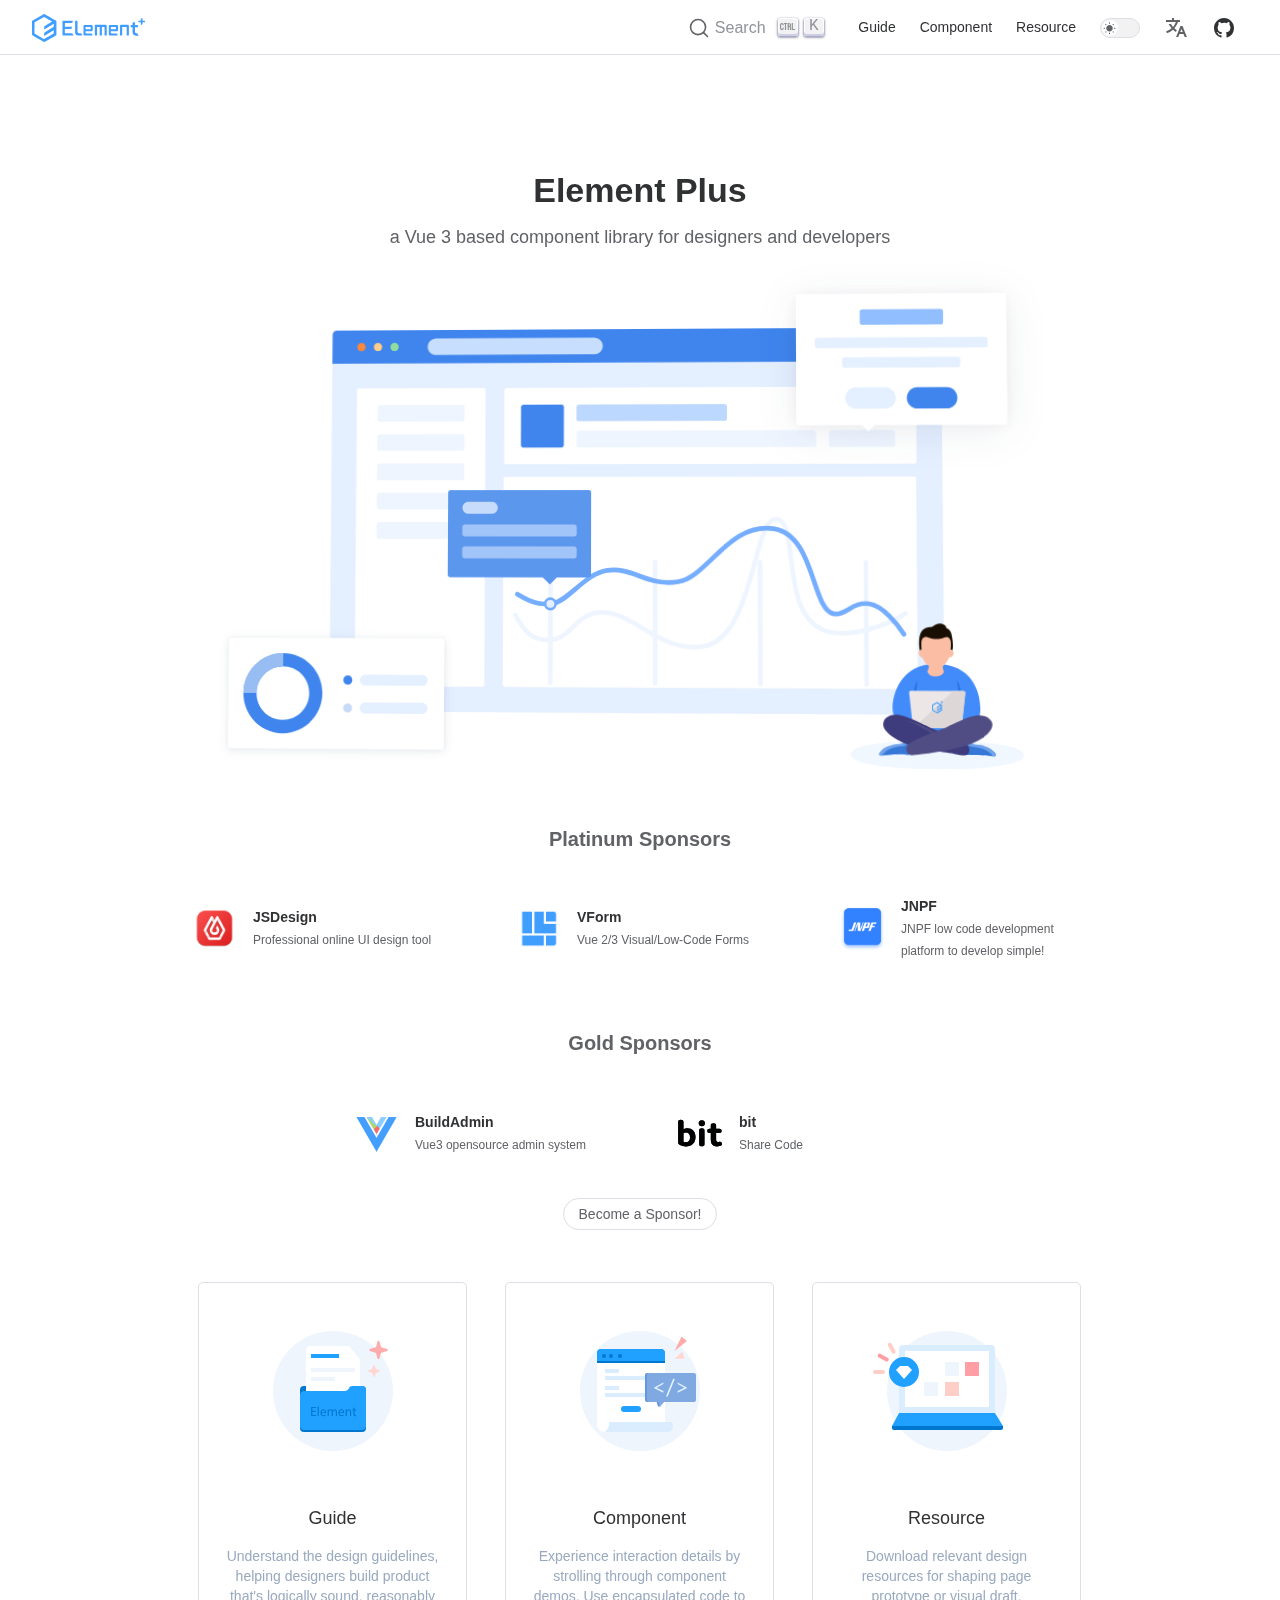
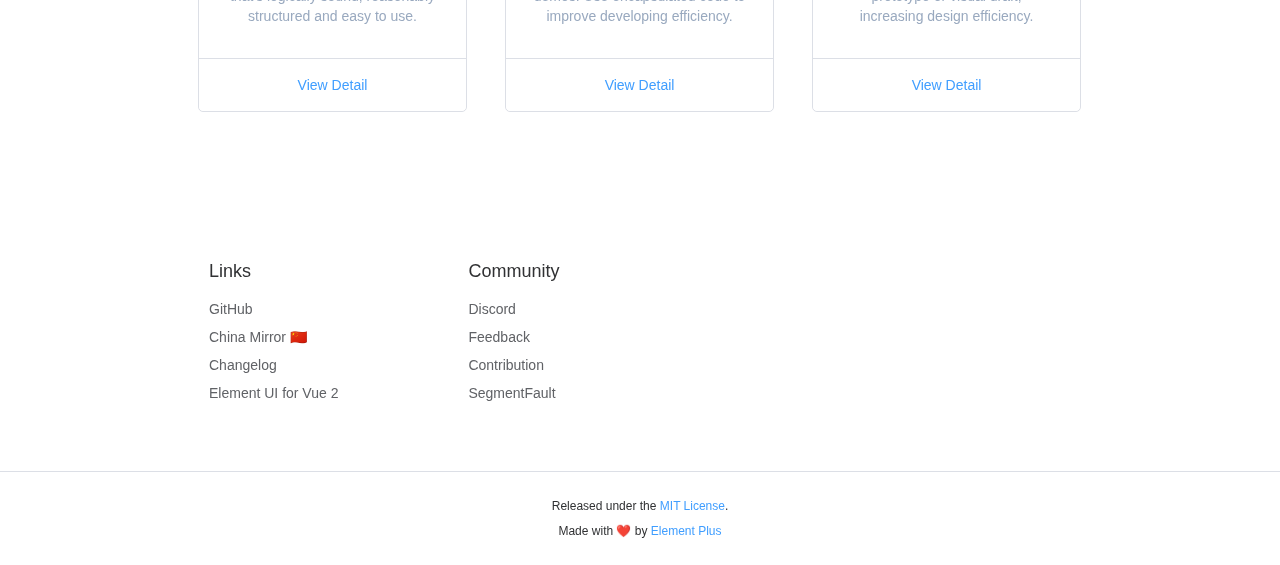
==== en-US/index.html @ cdda9762 "add cercel-pulish" ====
<!DOCTYPE html>
<html lang="en-US">
  <head>
    <meta charset="utf-8">
    <meta name="viewport" content="width=device-width,initial-scale=1">
    <title>A Vue 3 UI Framework | Fast Plus</title>
    <meta name="description" content="a Vue 3 based component library for designers and developers">
    <link rel="stylesheet" href="/assets/style.f3d5a8fe.css">
    <link rel="modulepreload" href="/assets/app.9ded7948.js">
    <link rel="modulepreload" href="/assets/en-US_index.md.66455cb7.lean.js">
    
    <link rel="icon" href="/images/element-plus-logo-small.svg" type="image/svg+xm">
  <link rel="apple-touch-icon" href="/apple-touch-icon.png" sizes="180x180">
  <link rel="mask-icon" href="/safari-pinned-tab.svg" color="#5bbad5">
  <meta name="theme-color" content="#ffffff">
  <meta name="msapplication-TileColor" content="#409eff">
  <meta name="msapplication-config" content="/browserconfig.xml">
  <script>window.supportedLangs=["en-US"];</script>
  <script>(()=>{const o=window.supportedLangs,a="preferred_lang",r="en-US",s={en:"en-US",fr:"fr-FR",es:"es-ES"};let e=localStorage.getItem(a)||navigator.language;const n=s[e]||(o.includes(e)?e:r);if(localStorage.setItem(a,n),e=n,!location.pathname.startsWith(`/${e}`)){const t=[`/${e}`].concat(location.pathname.split("/").slice(2)).join("/");location.pathname=t.endsWith(".html")||t.endsWith("/")?t:t.concat("/")}navigator&&navigator.serviceWorker?.controller&&navigator.serviceWorker.controller.postMessage({type:"LANG",lang:e})})();</script>
  <script async="true" src="https://www.googletagmanager.com/gtag/js?id=UA-175337989-1"></script>
  <script>"serviceWorker"in navigator&&navigator.serviceWorker.register("/sw.js").then(function(o){console.log(o)}).catch(function(o){console.log(o)});</script>
  <script async="true">window.dataLayer=window.dataLayer||[];function gtag(){dataLayer.push(arguments)}gtag("js",new Date),gtag("config","UA-175337989-1");</script>
  <script async="true" src="https://www.googletagmanager.com/gtag/js?id=G-M74ZHEQ1M1"></script>
  <script>window.dataLayer=window.dataLayer||[];function gtag(){dataLayer.push(arguments)}gtag("js",new Date),gtag("config","G-M74ZHEQ1M1");</script>
  <script>(function(t,s,n,h,j,e){t.hj=t.hj||function(){(t.hj.q=t.hj.q||[]).push(arguments)},t._hjSettings={hjid:2894908,hjsv:6},j=s.getElementsByTagName("head")[0],e=s.createElement("script"),e.async=1,e.src=n+t._hjSettings.hjid+h+t._hjSettings.hjsv,j.appendChild(e)})(window,document,"https://static.hotjar.com/c/hotjar-",".js?sv=");</script>
  <script async="true">var resource=document.createElement("link");resource.setAttribute("rel","stylesheet"),resource.setAttribute("href","//fonts.loli.net/css?family=Inter:300,400,500,600|Open+Sans:400,600;display=swap"),resource.setAttribute("type","text/css");var head=document.querySelector("head");head.appendChild(resource);</script>
  <script>(()=>{const e=localStorage.getItem("el-theme-appearance");(e==="auto"?window.matchMedia("(prefers-color-scheme: dark)").matches:e==="dark")&&document.documentElement.classList.add("dark")})();</script>
  <meta name="twitter:title" content="A Vue 3 UI Framework | Fast Plus">
  <meta property="og:title" content="A Vue 3 UI Framework | Fast Plus">
  </head>
  <body>
    <div id="app"><div class="App"><!--[--><span tabindex="-1" data-v-d2e1b550></span><a href="#page-content" class="skip-link visually-hidden" data-v-d2e1b550>Skip to content</a><!--]--><!----><header class="navbar"><div class="navbar-wrapper" data-v-0baf1018><div class="header-container" data-v-0baf1018><div class="logo-container" data-v-0baf1018><a href="/en-US/" data-v-0baf1018><img class="logo" src="/images/element-plus-logo.svg" alt="Element Plus Logo" data-v-0baf1018></a></div><div class="content" data-v-0baf1018><div id="docsearch" class="algolia-search-box search" data-v-0baf1018></div><nav class="navbar-menu menu" data-v-0baf1018><!--[--><a class="link-item link is-menu-link" href="/en-US/guide/installation" data-v-76aa4338 data-v-36735cb0><!--[--><!--[-->Guide<!--]--><!--]--><!----></a><a class="link-item link is-menu-link" href="/en-US/component/sku" data-v-76aa4338 data-v-36735cb0><!--[--><!--[-->Component<!--]--><!--]--><!----></a><a class="link-item link is-menu-link" href="/en-US/resource/index" data-v-76aa4338 data-v-36735cb0><!--[--><!--[-->Resource<!--]--><!--]--><!----></a><!--]--></nav><div class="theme-toggler-content theme-toggler" data-v-0baf1018 data-v-36b198f3><button class="switch" role="switch" aria-label="toggle dark mode" aria-checked="false" data-v-36b198f3 data-v-3de418c2><div class="switch__action"><div class="switch__icon"><!--[--><i class="el-icon" style="font-size:13px;" data-v-3de418c2><!--[--><svg viewbox="0 0 24 24" class="dark-icon" data-v-3de418c2><path d="M11.01 3.05C6.51 3.54 3 7.36 3 12a9 9 0 0 0 9 9c4.63 0 8.45-3.5 8.95-8c.09-.79-.78-1.42-1.54-.95A5.403 5.403 0 0 1 11.1 7.5c0-1.06.31-2.06.84-2.89c.45-.67-.04-1.63-.93-1.56z" fill="currentColor"></path></svg><svg viewbox="0 0 24 24" class="light-icon" data-v-3de418c2><path d="M6.05 4.14l-.39-.39a.993.993 0 0 0-1.4 0l-.01.01a.984.984 0 0 0 0 1.4l.39.39c.39.39 1.01.39 1.4 0l.01-.01a.984.984 0 0 0 0-1.4zM3.01 10.5H1.99c-.55 0-.99.44-.99.99v.01c0 .55.44.99.99.99H3c.56.01 1-.43 1-.98v-.01c0-.56-.44-1-.99-1zm9-9.95H12c-.56 0-1 .44-1 .99v.96c0 .55.44.99.99.99H12c.56.01 1-.43 1-.98v-.97c0-.55-.44-.99-.99-.99zm7.74 3.21c-.39-.39-1.02-.39-1.41-.01l-.39.39a.984.984 0 0 0 0 1.4l.01.01c.39.39 1.02.39 1.4 0l.39-.39a.984.984 0 0 0 0-1.4zm-1.81 15.1l.39.39a.996.996 0 1 0 1.41-1.41l-.39-.39a.993.993 0 0 0-1.4 0c-.4.4-.4 1.02-.01 1.41zM20 11.49v.01c0 .55.44.99.99.99H22c.55 0 .99-.44.99-.99v-.01c0-.55-.44-.99-.99-.99h-1.01c-.55 0-.99.44-.99.99zM12 5.5c-3.31 0-6 2.69-6 6s2.69 6 6 6s6-2.69 6-6s-2.69-6-6-6zm-.01 16.95H12c.55 0 .99-.44.99-.99v-.96c0-.55-.44-.99-.99-.99h-.01c-.55 0-.99.44-.99.99v.96c0 .55.44.99.99.99zm-7.74-3.21c.39.39 1.02.39 1.41 0l.39-.39a.993.993 0 0 0 0-1.4l-.01-.01a.996.996 0 0 0-1.41 0l-.39.39c-.38.4-.38 1.02.01 1.41z" fill="currentColor"></path></svg><!--]--></i><!--]--></div></div></button></div><div class="translation-container translation" data-v-0baf1018 data-v-12008bb2><!----></div><div class="social-links" data-v-0baf1018 data-v-76aa5200><!--[--><a href="https://github.com/lixiaofa/fast-plus" title="GitHub" target="_blank" rel="noreferrer noopener" class="social-link" data-v-76aa5200 data-v-6c8d2bba><i class="el-icon" style="font-size:24px;" data-v-6c8d2bba><!--[--><svg preserveAspectRatio="xMidYMid meet" viewBox="0 0 24 24" width="1.2em" height="1.2em" data-v-6c8d2bba><path fill="currentColor" d="M12 2C6.475 2 2 6.475 2 12a9.994 9.994 0 0 0 6.838 9.488c.5.087.687-.213.687-.476c0-.237-.013-1.024-.013-1.862c-2.512.463-3.162-.612-3.362-1.175c-.113-.288-.6-1.175-1.025-1.413c-.35-.187-.85-.65-.013-.662c.788-.013 1.35.725 1.538 1.025c.9 1.512 2.338 1.087 2.912.825c.088-.65.35-1.087.638-1.337c-2.225-.25-4.55-1.113-4.55-4.938c0-1.088.387-1.987 1.025-2.688c-.1-.25-.45-1.275.1-2.65c0 0 .837-.262 2.75 1.026a9.28 9.28 0 0 1 2.5-.338c.85 0 1.7.112 2.5.337c1.912-1.3 2.75-1.024 2.75-1.024c.55 1.375.2 2.4.1 2.65c.637.7 1.025 1.587 1.025 2.687c0 3.838-2.337 4.688-4.562 4.938c.362.312.675.912.675 1.85c0 1.337-.013 2.412-.013 2.75c0 .262.188.574.688.474A10.016 10.016 0 0 0 22 12c0-5.525-4.475-10-10-10z"></path></svg><!--]--></i></a><!--]--></div><button class="reset-btn menu-hamburger hamburger" aria-label="mobile navigation" aria-expanded="false" aria-controls="full-screen" data-v-0baf1018><span class="hamburger-1"></span><span class="hamburger-2"></span><span class="hamburger-3"></span></button></div></div></div><!----></header><!----><!----><main id="page-content" class="page-content"><!--[--><div class="hero-content"><div style="position:relative;"><div><!----></div></div></div><div class="el-divider el-divider--horizontal" style="--el-border-style:solid;margin-bottom:0;" role="separator"><!--v-if--></div><div class="text-center py-6 text-xs"><p class="mb-1"> Released under the <a href="https://opensource.org/licenses/MIT" target="_blank" rel="noopener noreferer">MIT License</a>. </p><p class="mt-1"> Made with ❤️ by <a href="https://github.com/element-plus" target="_blank" rel="noopener noreferer">Element Plus</a></p></div><!--]--><!----></main><!----></div></div>
    <script>__VP_HASH_MAP__ = JSON.parse("{\"en-us_component_sku.md\":\"f47adbb1\",\"en-us_guide_installation.md\":\"76ff5d7b\",\"en-us_guide_quickstart.md\":\"00482221\",\"en-us_index.md\":\"66455cb7\",\"en-us_resource_index.md\":\"76a2e0fa\",\"index.md\":\"269d75ba\"}")</script>
    <script type="module" async src="/assets/app.9ded7948.js"></script>
    
  </body>
</html>
---- assets/style.f3d5a8fe.css ----
.st0[data-v-37de047c]{fill:#f2f8fe}.st1[data-v-37de047c]{fill:#1abcfe}.st2[data-v-37de047c]{fill:#0acf83}.st3[data-v-37de047c]{fill:#ff7262}.st4[data-v-37de047c]{fill:#f24e1e}.st5[data-v-37de047c]{fill:#a259ff}.st6[data-v-37de047c]{fill:#20a0ff}.st7[data-v-37de047c]{fill:#fff}.st8[data-v-37de047c]{fill-rule:evenodd;clip-rule:evenodd;fill:#deecf9}.dark .st0[data-v-37de047c]{fill:#272829}.dark .st8[data-v-37de047c]{fill-rule:evenodd;clip-rule:evenodd;fill:#373f48}.st0[data-v-6a529de1]{fill:#f2f8fe}.st1[data-v-6a529de1]{fill:#ffd6d2}.st2[data-v-6a529de1]{fill:#20a0ff}.st3[data-v-6a529de1]{fill:#6496dc}.st4[data-v-6a529de1]{fill:#afc8ea}.st5[data-v-6a529de1]{fill:#80a8e1}.st6[data-v-6a529de1]{fill:#93b8ee}.st7[data-v-6a529de1]{fill:#afc8eb}.dark .st0[data-v-6a529de1]{fill:#3e444a}.el-card{--el-card-border-color:var(--el-border-color-light);--el-card-border-radius:4px;--el-card-padding:20px;--el-card-bg-color:var(--el-fill-color-blank)}.el-card{border-radius:var(--el-card-border-radius);border:1px solid var(--el-card-border-color);background-color:var(--el-card-bg-color);overflow:hidden;color:var(--el-text-color-primary);transition:var(--el-transition-duration)}.el-card.is-always-shadow{box-shadow:var(--el-box-shadow-light)}.el-card.is-hover-shadow:focus,.el-card.is-hover-shadow:hover{box-shadow:var(--el-box-shadow-light)}.el-card__header{padding:calc(var(--el-card-padding) - 2px) var(--el-card-padding);border-bottom:1px solid var(--el-card-border-color);box-sizing:border-box}.el-card__body{padding:var(--el-card-padding)}.st0[data-v-3732c2a3]{fill:#f2f8fe}.st1[data-v-3732c2a3]{fill-rule:evenodd;clip-rule:evenodd;fill:#ddeafc}.st2[data-v-3732c2a3]{fill:#fff}.st3[data-v-3732c2a3]{fill:#20a0ff}.st4[data-v-3732c2a3]{fill:#0d89e5}.st5[data-v-3732c2a3]{fill:#80a8e1}.st6[data-v-3732c2a3]{fill:#5289d6}.st7[data-v-3732c2a3]{fill:#ffd6d2}.st8[data-v-3732c2a3]{fill:#f8a3a4}.st9[data-v-3732c2a3]{fill:#dbedff}.st10[data-v-3732c2a3]{fill:#a2c6eb}.st11[data-v-3732c2a3]{fill-rule:evenodd;clip-rule:evenodd;fill:#deebfd}.dark .st0[data-v-3732c2a3]{fill:#272829}.dark .st1[data-v-3732c2a3]{fill-rule:evenodd;clip-rule:evenodd;fill:#494c52}.dark .st2[data-v-3732c2a3]{fill:#33383d}.dark .st3[data-v-3732c2a3]{fill:#20a0ff}.dark .st4[data-v-3732c2a3]{fill:#0d89e5}.dark .st5[data-v-3732c2a3]{fill:#80a8e1}.dark .st6[data-v-3732c2a3]{fill:#5289d6}.dark .st7[data-v-3732c2a3]{fill:#ffd6d2}.dark .st8[data-v-3732c2a3]{fill:#f8a3a4}.dark .st9[data-v-3732c2a3]{fill:#5d6874}.dark .st10[data-v-3732c2a3]{fill:#a2c6eb}.dark .st11[data-v-3732c2a3]{fill-rule:evenodd;clip-rule:evenodd;fill:#3e4652}.page-resource[data-v-d693eadc]{box-sizing:border-box;padding:0 40px}.page-resource h1[data-v-d693eadc]{color:var(--text-color);margin-bottom:24px}.page-resource p[data-v-d693eadc]{color:var(--text-color-light);line-height:24px;margin:0}.page-resource p[data-v-d693eadc]:last-of-type{margin-top:8px}.card[data-v-d693eadc]{text-align:center;padding:32px 0}.card img[data-v-d693eadc]{margin:auto auto 16px;height:87px}.card h3[data-v-d693eadc]{margin:10px;font-size:18px;font-weight:400}.card p[data-v-d693eadc]{font-size:14px;color:#99a9bf;padding:0 30px;margin:0 0 16px;word-break:break-word;line-height:1.8;min-height:75px}@charset "UTF-8";:root{--el-popup-modal-bg-color:var(--el-color-black);--el-popup-modal-opacity:.5}.v-modal-enter{-webkit-animation:v-modal-in var(--el-transition-duration-fast) ease;animation:v-modal-in var(--el-transition-duration-fast) ease}.v-modal-leave{-webkit-animation:v-modal-out var(--el-transition-duration-fast) ease forwards;animation:v-modal-out var(--el-transition-duration-fast) ease forwards}@-webkit-keyframes v-modal-in{0%{opacity:0}}@keyframes v-modal-in{0%{opacity:0}}@-webkit-keyframes v-modal-out{to{opacity:0}}@keyframes v-modal-out{to{opacity:0}}.v-modal{position:fixed;left:0;top:0;width:100%;height:100%;opacity:var(--el-popup-modal-opacity);background:var(--el-popup-modal-bg-color)}.el-popup-parent--hidden{overflow:hidden}.el-dialog{--el-dialog-width:50%;--el-dialog-margin-top:15vh;--el-dialog-bg-color:var(--el-bg-color);--el-dialog-box-shadow:var(--el-box-shadow);--el-dialog-title-font-size:var(--el-font-size-large);--el-dialog-content-font-size:14px;--el-dialog-font-line-height:var(--el-font-line-height-primary);--el-dialog-padding-primary:20px;--el-dialog-border-radius:var(--el-border-radius-small);position:relative;margin:var(--el-dialog-margin-top,15vh) auto 50px;background:var(--el-dialog-bg-color);border-radius:var(--el-dialog-border-radius);box-shadow:var(--el-dialog-box-shadow);box-sizing:border-box;width:var(--el-dialog-width,50%)}.el-dialog:focus{outline:0!important}.el-dialog.is-align-center{margin:auto}.el-dialog.is-fullscreen{--el-dialog-width:100%;--el-dialog-margin-top:0;margin-bottom:0;height:100%;overflow:auto}.el-dialog__wrapper{position:fixed;top:0;right:0;bottom:0;left:0;overflow:auto;margin:0}.el-dialog.is-draggable .el-dialog__header{cursor:move;-webkit-user-select:none;-moz-user-select:none;-ms-user-select:none;user-select:none}.el-dialog__header{padding:var(--el-dialog-padding-primary);padding-bottom:10px;margin-right:16px}.el-dialog__headerbtn{position:absolute;top:6px;right:0;padding:0;width:54px;height:54px;background:0 0;border:none;outline:0;cursor:pointer;font-size:var(--el-message-close-size,16px)}.el-dialog__headerbtn .el-dialog__close{color:var(--el-color-info);font-size:inherit}.el-dialog__headerbtn:focus .el-dialog__close,.el-dialog__headerbtn:hover .el-dialog__close{color:var(--el-color-primary)}.el-dialog__title{line-height:var(--el-dialog-font-line-height);font-size:var(--el-dialog-title-font-size);color:var(--el-text-color-primary)}.el-dialog__body{padding:calc(var(--el-dialog-padding-primary) + 10px) var(--el-dialog-padding-primary);color:var(--el-text-color-regular);font-size:var(--el-dialog-content-font-size)}.el-dialog__footer{padding:var(--el-dialog-padding-primary);padding-top:10px;text-align:right;box-sizing:border-box}.el-dialog--center{text-align:center}.el-dialog--center .el-dialog__body{text-align:initial;padding:25px calc(var(--el-dialog-padding-primary) + 5px) 30px}.el-dialog--center .el-dialog__footer{text-align:inherit}.el-overlay-dialog{position:fixed;top:0;right:0;bottom:0;left:0;overflow:auto}.dialog-fade-enter-active{-webkit-animation:modal-fade-in var(--el-transition-duration);animation:modal-fade-in var(--el-transition-duration)}.dialog-fade-enter-active .el-overlay-dialog{-webkit-animation:dialog-fade-in var(--el-transition-duration);animation:dialog-fade-in var(--el-transition-duration)}.dialog-fade-leave-active{-webkit-animation:modal-fade-out var(--el-transition-duration);animation:modal-fade-out var(--el-transition-duration)}.dialog-fade-leave-active .el-overlay-dialog{-webkit-animation:dialog-fade-out var(--el-transition-duration);animation:dialog-fade-out var(--el-transition-duration)}@-webkit-keyframes dialog-fade-in{0%{transform:translate3d(0,-20px,0);opacity:0}to{transform:translateZ(0);opacity:1}}@keyframes dialog-fade-in{0%{transform:translate3d(0,-20px,0);opacity:0}to{transform:translateZ(0);opacity:1}}@-webkit-keyframes dialog-fade-out{0%{transform:translateZ(0);opacity:1}to{transform:translate3d(0,-20px,0);opacity:0}}@keyframes dialog-fade-out{0%{transform:translateZ(0);opacity:1}to{transform:translate3d(0,-20px,0);opacity:0}}@-webkit-keyframes modal-fade-in{0%{opacity:0}to{opacity:1}}@keyframes modal-fade-in{0%{opacity:0}to{opacity:1}}@-webkit-keyframes modal-fade-out{0%{opacity:1}to{opacity:0}}@keyframes modal-fade-out{0%{opacity:1}to{opacity:0}}.el-overlay{position:fixed;top:0;right:0;bottom:0;left:0;z-index:2000;height:100%;background-color:var(--el-overlay-color-lighter);overflow:auto}.el-overlay .el-overlay-root{height:0}.dialog-footer button[data-v-ff8edcbe]:first-child{margin-right:10px}:root{--fs-color-white:#ffffff;--fs-color-black:#000000;--fs-color-primary-rgb:64,158,255;--fs-color-success-rgb:103,194,58;--fs-color-warning-rgb:230,162,60;--fs-color-danger-rgb:245,108,108;--fs-color-error-rgb:245,108,108;--fs-color-info-rgb:144,147,153;--fs-font-size-extra-large-max:22px;--fs-font-size-extra-large:20px;--fs-font-size-large:18px;--fs-font-size-medium:16px;--fs-font-size-base:14px;--fs-font-size-small:13px;--fs-font-size-extra-small:12px;--fs-font-family:"Helvetica Neue",Helvetica,"PingFang SC","Hiragino Sans GB","Microsoft YaHei","\5fae\8f6f\96c5\9ed1",Arial,sans-serif;--fs-font-weight-primary:500;--fs-font-line-height-primary:24px;--fs-index-normal:1;--fs-index-top:1000;--fs-index-popper:2000;--fs-border-radius-base:4px;--fs-border-radius-small:2px;--fs-border-radius-round:20px;--fs-border-radius-circle:100%;--fs-transition-duration:.3s;--fs-transition-duration-fast:.2s;--fs-transition-function-ease-in-out-bezier:cubic-bezier(.645, .045, .355, 1);--fs-transition-function-fast-bezier:cubic-bezier(.23, 1, .32, 1);--fs-transition-all:all var(--fs-transition-duration) var(--fs-transition-function-ease-in-out-bezier);--fs-transition-fade:opacity var(--fs-transition-duration) var(--fs-transition-function-fast-bezier);--fs-transition-md-fade:transform var(--fs-transition-duration) var(--fs-transition-function-fast-bezier),opacity var(--fs-transition-duration) var(--fs-transition-function-fast-bezier);--fs-transition-fade-linear:opacity var(--fs-transition-duration-fast) linear;--fs-transition-border:border-color var(--fs-transition-duration-fast) var(--fs-transition-function-ease-in-out-bezier);--fs-transition-box-shadow:box-shadow var(--fs-transition-duration-fast) var(--fs-transition-function-ease-in-out-bezier);--fs-transition-color:color var(--fs-transition-duration-fast) var(--fs-transition-function-ease-in-out-bezier);--fs-component-size-large:40px;--fs-component-size:32px;--fs-component-size-small:24px}:root{color-scheme:light;--fs-color-white:#ffffff;--fs-color-black:#000000;--fs-color-primary:#409eff;--fs-color-primary-light-3:#79bbff;--fs-color-primary-light-5:#a0cfff;--fs-color-primary-light-7:#c6e2ff;--fs-color-primary-light-8:#d9ecff;--fs-color-primary-light-9:#ecf5ff;--fs-color-primary-dark-2:#337ecc;--fs-color-success:#67c23a;--fs-color-success-light-3:#95d475;--fs-color-success-light-5:#b3e19d;--fs-color-success-light-7:#d1edc4;--fs-color-success-light-8:#e1f3d8;--fs-color-success-light-9:#f0f9eb;--fs-color-success-dark-2:#529b2e;--fs-color-warning:#e6a23c;--fs-color-warning-light-3:#eebe77;--fs-color-warning-light-5:#f3d19e;--fs-color-warning-light-7:#f8e3c5;--fs-color-warning-light-8:#faecd8;--fs-color-warning-light-9:#fdf6ec;--fs-color-warning-dark-2:#b88230;--fs-color-danger:#f56c6c;--fs-color-danger-light-3:#f89898;--fs-color-danger-light-5:#fab6b6;--fs-color-danger-light-7:#fcd3d3;--fs-color-danger-light-8:#fde2e2;--fs-color-danger-light-9:#fef0f0;--fs-color-danger-dark-2:#c45656;--fs-color-error:#f56c6c;--fs-color-error-light-3:#f89898;--fs-color-error-light-5:#fab6b6;--fs-color-error-light-7:#fcd3d3;--fs-color-error-light-8:#fde2e2;--fs-color-error-light-9:#fef0f0;--fs-color-error-dark-2:#c45656;--fs-color-info:#909399;--fs-color-info-light-3:#b1b3b8;--fs-color-info-light-5:#c8c9cc;--fs-color-info-light-7:#dedfe0;--fs-color-info-light-8:#e9e9eb;--fs-color-info-light-9:#f4f4f5;--fs-color-info-dark-2:#73767a;--fs-bg-color:#ffffff;--fs-bg-color-page:#f2f3f5;--fs-bg-color-overlay:#ffffff;--fs-text-color-extra-primary:#323233;--fs-text-color-primary:#303133;--fs-text-color-regular:#606266;--fs-text-color-secondary:#909399;--fs-text-color-extra-secondary:#969799;--fs-text-color-placeholder:#a8abb2;--fs-text-color-extra-placeholder:#c8c9cc;--fs-text-color-disabled:#c0c4cc;--fs-text-color-active:#ee0a24;--fs-border-color:#dcdfe6;--fs-border-color-light:#e4e7ed;--fs-border-color-lighter:#ebeef5;--fs-border-color-extra-light:#f2f6fc;--fs-border-color-dark:#d4d7de;--fs-border-color-darker:#cdd0d6;--fs-fill-color:#f0f2f5;--fs-fill-color-light:#f5f7fa;--fs-fill-color-lighter:#fafafa;--fs-fill-color-extra-lighter:#f2f3f5;--fs-fill-color-extra-light:#fafcff;--fs-fill-color-ext-extra-light:#f7f8fa;--fs-fill-color-dark:#ebedf0;--fs-fill-color-darker:#e6e8eb;--fs-fill-color-blank:#ffffff;--fs-box-shadow:0px 12px 32px 4px rgba(0, 0, 0, .04),0px 8px 20px rgba(0, 0, 0, .08);--fs-box-shadow-light:0px 0px 12px rgba(0, 0, 0, .12);--fs-box-shadow-lighter:0px 0px 6px rgba(0, 0, 0, .12);--fs-box-shadow-dark:0px 16px 48px 16px rgba(0, 0, 0, .08),0px 12px 32px rgba(0, 0, 0, .12),0px 8px 16px -8px rgba(0, 0, 0, .16);--fs-disabled-bg-color:var(--fs-fill-color-light);--fs-disabled-extra-bg-color:var(--fs-fill-color-extra-lighter);--fs-disabled-text-color:var(--fs-text-color-placeholder);--fs-disabled-extra-text-color:var(--fs-text-color-extra-placeholder);--fs-disabled-border-color:var(--fs-border-color-light);--fs-overlay-color:rgba(0, 0, 0, .8);--fs-overlay-color-light:rgba(0, 0, 0, .7);--fs-overlay-color-lighter:rgba(0, 0, 0, .5);--fs-mask-color:rgba(255, 255, 255, .9);--fs-mask-color-extra-light:rgba(255, 255, 255, .3);--fs-border-width:1px;--fs-border-style:solid;--fs-border-color-hover:var(--fs-text-color-disabled);--fs-border:var(--fs-border-width) var(--fs-border-style) var(--fs-border-color);--fs-svg-monochrome-grey:var(--fs-border-color)}.fade-in-linear-enter-active,.fade-in-linear-leave-active{transition:var(--fs-transition-fade-linear)}.fade-in-linear-enter-from,.fade-in-linear-leave-to{opacity:0}.fs-fade-in-linear-enter-active,.fs-fade-in-linear-leave-active{transition:var(--fs-transition-fade-linear)}.fs-fade-in-linear-enter-from,.fs-fade-in-linear-leave-to{opacity:0}.fs-fade-in-enter-active,.fs-fade-in-leave-active{transition:all var(--fs-transition-duration) cubic-bezier(.55,0,.1,1)}.fs-fade-in-enter-from,.fs-fade-in-leave-active{opacity:0}.fs-zoom-in-center-enter-active,.fs-zoom-in-center-leave-active{transition:all var(--fs-transition-duration) cubic-bezier(.55,0,.1,1)}.fs-zoom-in-center-enter-from,.fs-zoom-in-center-leave-active{opacity:0;transform:scaleX(0)}.fs-zoom-in-top-enter-active,.fs-zoom-in-top-leave-active{opacity:1;transform:scaleY(1);transition:var(--fs-transition-md-fade);transform-origin:center top}.fs-zoom-in-top-enter-active[data-popper-placement^=top],.fs-zoom-in-top-leave-active[data-popper-placement^=top]{transform-origin:center bottom}.fs-zoom-in-top-enter-from,.fs-zoom-in-top-leave-active{opacity:0;transform:scaleY(0)}.fs-zoom-in-bottom-enter-active,.fs-zoom-in-bottom-leave-active{opacity:1;transform:scaleY(1);transition:var(--fs-transition-md-fade);transform-origin:center bottom}.fs-zoom-in-bottom-enter-from,.fs-zoom-in-bottom-leave-active{opacity:0;transform:scaleY(0)}.fs-zoom-in-left-enter-active,.fs-zoom-in-left-leave-active{opacity:1;transform:scale(1);transition:var(--fs-transition-md-fade);transform-origin:top left}.fs-zoom-in-left-enter-from,.fs-zoom-in-left-leave-active{opacity:0;transform:scale(.45)}.collapse-transition{transition:var(--fs-transition-duration) height ease-in-out,var(--fs-transition-duration) padding-top ease-in-out,var(--fs-transition-duration) padding-bottom ease-in-out}.fs-collapse-transition-enter-active,.fs-collapse-transition-leave-active{transition:var(--fs-transition-duration) max-height ease-in-out,var(--fs-transition-duration) padding-top ease-in-out,var(--fs-transition-duration) padding-bottom ease-in-out}.horizontal-collapse-transition{transition:var(--fs-transition-duration) width ease-in-out,var(--fs-transition-duration) padding-left ease-in-out,var(--fs-transition-duration) padding-right ease-in-out}.fs-list-enter-active,.fs-list-leave-active{transition:all 1s}.fs-list-enter-from,.fs-list-leave-to{opacity:0;transform:translateY(-30px)}.fs-list-leave-active{position:absolute!important}.fs-opacity-transition{transition:opacity var(--fs-transition-duration) cubic-bezier(.55,0,.1,1)}.fs-icon-loading{animation:rotating 2s linear infinite}.fs-icon--right{margin-left:5px}.fs-icon--left{margin-right:5px}@keyframes rotating{0%{transform:rotate(0)}to{transform:rotate(360deg)}}.fs-icon{--color:inherit;height:1em;width:1em;line-height:1em;display:inline-flex;justify-content:center;align-items:center;position:relative;fill:currentColor;color:var(--color);font-size:inherit}.fs-icon.is-loading{animation:rotating 2s linear infinite}.fs-icon svg{height:1em;width:1em}.fs-sku{--fs-sku-font-size-small:var(--fs-font-size-small);--fs-sku-font-size:var(--fs-font-size-base);--fs-sku-font-size-medium:var(--fs-font-size-medium);--fs-sku-font-size-extra-large-max:var(--fs-font-size-extra-large-max);--fs-sku-text-color:var(--fs-text-color-extra-primary);--fs-sku-header-text-color:var(--fs-text-color-extra-secondary);--fs-sku-border-radius-small:var(--fs-border-radius-small);--fs-sku-row-bg-color:var(--fs-fill-color-ext-extra-light);--fs-sku-active-row-bg-color:var(--fs-color-danger-light-8);--fs-sku-active-row-text-color:var(--fs-text-color-active);--fs-sku-disabled-row-bg-color:var(--fs-disabled-extra-bg-color);--fs-sku-disabled-row-text-color:var(--fs-disabled-extra-text-color)}.fs-sku{display:flex;flex-direction:column;align-items:stretch;padding:15px 15px 70px;min-height:50%;max-height:80%;overflow-y:visible;font-size:var(--fs-sku-font-size)}.fs-sku ::-webkit-scrollbar{display:none}.fs-sku__symbol{font-size:var(--fs-sku-font-size-medium);vertical-align:bottom}.fs-sku__num{font-weight:var(--fs-font-weight-primary);font-size:var(--fs-sku-font-size-extra-large-max);vertical-align:bottom;word-wrap:break-word}.fs-sku__img{margin:4px 0 4px 4px;border-radius:var(--fs-sku-border-radius-small)}.fs-sku__name{padding:8px}.fs-sku--active{background:var(--fs-sku-active-row-bg-color)!important;color:var(--fs-sku-active-row-text-color)!important}.fs-sku--disabled{background:var(--fs-sku-disabled-row-bg-color);color:var(--fs-sku-disabled-row-text-color);cursor:not-allowed}.fs-sku-header{display:flex}.fs-sku-header__wrapper{display:grid;align-content:end;margin-left:15px}.fs-sku-header__price{margin-left:-2px;color:var(--fs-sku-active-row-text-color)}.fs-sku-body__wrapper{flex:1 1 auto;min-height:44px;overflow-y:scroll;-webkit-overflow-scrolling:touch}.fs-sku-header-item{margin-top:8px;color:var(--fs-sku-header-text-color);font-size:12px;line-height:16px}.fs-sku-row__label{padding-bottom:12px}.fs-sku-row--multiple{color:var(--fs-sku-header-text-color)}.fs-sku-row-item{display:inline-flex;align-items:center;justify-content:center;min-width:40px;margin:0 12px -5px 0;font-size:var(--fs-sku-font-size-small);line-height:16px;vertical-align:middle;position:relative;overflow:hidden;color:var(--fs-sku-text-color);border-radius:4px;cursor:pointer;background:var(--fs-sku-row-bg-color)}.fs-sku-stepper{display:flex;justify-content:space-between}.fs-sku-stepper--quota{color:var(--fs-sku-active-row-text-color);font-size:12px;margin-right:8px}.dialog-footer button[data-v-33a7ccb6]:first-child{margin-right:10px}.el-form{--el-form-label-font-size:var(--el-font-size-base);--el-form-inline-content-width:220px}.el-form--label-left .el-form-item__label{justify-content:flex-start}.el-form--label-top .el-form-item{display:block}.el-form--label-top .el-form-item .el-form-item__label{display:block;height:auto;text-align:left;margin-bottom:8px;line-height:22px}.el-form--inline .el-form-item{display:inline-flex;vertical-align:middle;margin-right:32px}.el-form--inline.el-form--label-top{display:flex;flex-wrap:wrap}.el-form--inline.el-form--label-top .el-form-item{display:block}.el-form--large.el-form--label-top .el-form-item .el-form-item__label{margin-bottom:12px;line-height:22px}.el-form--default.el-form--label-top .el-form-item .el-form-item__label{margin-bottom:8px;line-height:22px}.el-form--small.el-form--label-top .el-form-item .el-form-item__label{margin-bottom:4px;line-height:20px}.el-form-item{display:flex;--font-size:14px;margin-bottom:18px}.el-form-item .el-form-item{margin-bottom:0}.el-form-item .el-input__validateIcon{display:none}.el-form-item--large{--font-size:14px;--el-form-label-font-size:var(--font-size);margin-bottom:22px}.el-form-item--large .el-form-item__label{height:40px;line-height:40px}.el-form-item--large .el-form-item__content{line-height:40px}.el-form-item--large .el-form-item__error{padding-top:4px}.el-form-item--default{--font-size:14px;--el-form-label-font-size:var(--font-size);margin-bottom:18px}.el-form-item--default .el-form-item__label{height:32px;line-height:32px}.el-form-item--default .el-form-item__content{line-height:32px}.el-form-item--default .el-form-item__error{padding-top:2px}.el-form-item--small{--font-size:12px;--el-form-label-font-size:var(--font-size);margin-bottom:18px}.el-form-item--small .el-form-item__label{height:24px;line-height:24px}.el-form-item--small .el-form-item__content{line-height:24px}.el-form-item--small .el-form-item__error{padding-top:2px}.el-form-item__label-wrap{display:flex}.el-form-item__label{display:inline-flex;justify-content:flex-end;align-items:flex-start;flex:0 0 auto;font-size:var(--el-form-label-font-size);color:var(--el-text-color-regular);height:32px;line-height:32px;padding:0 12px 0 0;box-sizing:border-box}.el-form-item__content{display:flex;flex-wrap:wrap;align-items:center;flex:1;line-height:32px;position:relative;font-size:var(--font-size);min-width:0}.el-form-item__content .el-input-group{vertical-align:top}.el-form-item__error{color:var(--el-color-danger);font-size:12px;line-height:1;padding-top:2px;position:absolute;top:100%;left:0}.el-form-item__error--inline{position:relative;top:auto;left:auto;display:inline-block;margin-left:10px}.el-form-item.is-required:not(.is-no-asterisk).asterisk-left>.el-form-item__label-wrap>.el-form-item__label:before,.el-form-item.is-required:not(.is-no-asterisk).asterisk-left>.el-form-item__label:before{content:"*";color:var(--el-color-danger);margin-right:4px}.el-form-item.is-required:not(.is-no-asterisk).asterisk-right>.el-form-item__label-wrap>.el-form-item__label:after,.el-form-item.is-required:not(.is-no-asterisk).asterisk-right>.el-form-item__label:after{content:"*";color:var(--el-color-danger);margin-left:4px}.el-form-item.is-error .el-select-v2__wrapper.is-focused{border-color:transparent}.el-form-item.is-error .el-select-v2__wrapper,.el-form-item.is-error .el-select-v2__wrapper:focus,.el-form-item.is-error .el-textarea__inner,.el-form-item.is-error .el-textarea__inner:focus{box-shadow:0 0 0 1px var(--el-color-danger) inset}.el-form-item.is-error .el-input__wrapper{box-shadow:0 0 0 1px var(--el-color-danger) inset}.el-form-item.is-error .el-input-group__append .el-input__wrapper,.el-form-item.is-error .el-input-group__prepend .el-input__wrapper{box-shadow:0 0 0 1px transparent inset}.el-form-item.is-error .el-input__validateIcon{color:var(--el-color-danger)}.el-form-item--feedback .el-input__validateIcon{display:inline-flex}.el-textarea{--el-input-text-color:var(--el-text-color-regular);--el-input-border:var(--el-border);--el-input-hover-border:var(--el-border-color-hover);--el-input-focus-border:var(--el-color-primary);--el-input-transparent-border:0 0 0 1px transparent inset;--el-input-border-color:var(--el-border-color);--el-input-border-radius:var(--el-border-radius-base);--el-input-bg-color:var(--el-fill-color-blank);--el-input-icon-color:var(--el-text-color-placeholder);--el-input-placeholder-color:var(--el-text-color-placeholder);--el-input-hover-border-color:var(--el-border-color-hover);--el-input-clear-hover-color:var(--el-text-color-secondary);--el-input-focus-border-color:var(--el-color-primary);--el-input-width:100%}.el-textarea{position:relative;display:inline-block;width:100%;vertical-align:bottom;font-size:var(--el-font-size-base)}.el-textarea__inner{position:relative;display:block;resize:vertical;padding:5px 11px;line-height:1.5;box-sizing:border-box;width:100%;font-size:inherit;font-family:inherit;color:var(--el-input-text-color,var(--el-text-color-regular));background-color:var(--el-input-bg-color,var(--el-fill-color-blank));background-image:none;-webkit-appearance:none;box-shadow:0 0 0 1px var(--el-input-border-color,var(--el-border-color)) inset;border-radius:var(--el-input-border-radius,var(--el-border-radius-base));transition:var(--el-transition-box-shadow);border:none}.el-textarea__inner::-moz-placeholder{color:var(--el-input-placeholder-color,var(--el-text-color-placeholder))}.el-textarea__inner:-ms-input-placeholder{color:var(--el-input-placeholder-color,var(--el-text-color-placeholder))}.el-textarea__inner::placeholder{color:var(--el-input-placeholder-color,var(--el-text-color-placeholder))}.el-textarea__inner:hover{box-shadow:0 0 0 1px var(--el-input-hover-border-color) inset}.el-textarea__inner:focus{outline:0;box-shadow:0 0 0 1px var(--el-input-focus-border-color) inset}.el-textarea .el-input__count{color:var(--el-color-info);background:var(--el-fill-color-blank);position:absolute;font-size:12px;line-height:14px;bottom:5px;right:10px}.el-textarea.is-disabled .el-textarea__inner{box-shadow:0 0 0 1px var(--el-disabled-border-color) inset;background-color:var(--el-disabled-bg-color);color:var(--el-disabled-text-color);cursor:not-allowed}.el-textarea.is-disabled .el-textarea__inner::-moz-placeholder{color:var(--el-text-color-placeholder)}.el-textarea.is-disabled .el-textarea__inner:-ms-input-placeholder{color:var(--el-text-color-placeholder)}.el-textarea.is-disabled .el-textarea__inner::placeholder{color:var(--el-text-color-placeholder)}.el-textarea.is-exceed .el-textarea__inner{box-shadow:0 0 0 1px var(--el-color-danger) inset}.el-textarea.is-exceed .el-input__count{color:var(--el-color-danger)}.el-input{--el-input-text-color:var(--el-text-color-regular);--el-input-border:var(--el-border);--el-input-hover-border:var(--el-border-color-hover);--el-input-focus-border:var(--el-color-primary);--el-input-transparent-border:0 0 0 1px transparent inset;--el-input-border-color:var(--el-border-color);--el-input-border-radius:var(--el-border-radius-base);--el-input-bg-color:var(--el-fill-color-blank);--el-input-icon-color:var(--el-text-color-placeholder);--el-input-placeholder-color:var(--el-text-color-placeholder);--el-input-hover-border-color:var(--el-border-color-hover);--el-input-clear-hover-color:var(--el-text-color-secondary);--el-input-focus-border-color:var(--el-color-primary);--el-input-width:100%}.el-input{--el-input-height:var(--el-component-size);position:relative;font-size:var(--el-font-size-base);display:inline-flex;width:var(--el-input-width);line-height:var(--el-input-height);box-sizing:border-box;vertical-align:middle}.el-input::-webkit-scrollbar{z-index:11;width:6px}.el-input::-webkit-scrollbar:horizontal{height:6px}.el-input::-webkit-scrollbar-thumb{border-radius:5px;width:6px;background:var(--el-text-color-disabled)}.el-input::-webkit-scrollbar-corner{background:var(--el-fill-color-blank)}.el-input::-webkit-scrollbar-track{background:var(--el-fill-color-blank)}.el-input::-webkit-scrollbar-track-piece{background:var(--el-fill-color-blank);width:6px}.el-input .el-input__clear,.el-input .el-input__password{color:var(--el-input-icon-color);font-size:14px;cursor:pointer}.el-input .el-input__clear:hover,.el-input .el-input__password:hover{color:var(--el-input-clear-hover-color)}.el-input .el-input__count{height:100%;display:inline-flex;align-items:center;color:var(--el-color-info);font-size:12px}.el-input .el-input__count .el-input__count-inner{background:var(--el-fill-color-blank);line-height:initial;display:inline-block;padding-left:8px}.el-input__wrapper{display:inline-flex;flex-grow:1;align-items:center;justify-content:center;padding:1px 11px;background-color:var(--el-input-bg-color,var(--el-fill-color-blank));background-image:none;border-radius:var(--el-input-border-radius,var(--el-border-radius-base));cursor:text;transition:var(--el-transition-box-shadow);transform:translateZ(0);box-shadow:0 0 0 1px var(--el-input-border-color,var(--el-border-color)) inset}.el-input__wrapper:hover{box-shadow:0 0 0 1px var(--el-input-hover-border-color) inset}.el-input__wrapper.is-focus{box-shadow:0 0 0 1px var(--el-input-focus-border-color) inset}.el-input__inner{--el-input-inner-height:calc(var(--el-input-height, 32px) - 2px);width:100%;flex-grow:1;-webkit-appearance:none;color:var(--el-input-text-color,var(--el-text-color-regular));font-size:inherit;height:var(--el-input-inner-height);line-height:var(--el-input-inner-height);padding:0;outline:0;border:none;background:0 0;box-sizing:border-box}.el-input__inner:focus{outline:0}.el-input__inner::-moz-placeholder{color:var(--el-input-placeholder-color,var(--el-text-color-placeholder))}.el-input__inner:-ms-input-placeholder{color:var(--el-input-placeholder-color,var(--el-text-color-placeholder))}.el-input__inner::placeholder{color:var(--el-input-placeholder-color,var(--el-text-color-placeholder))}.el-input__inner[type=password]::-ms-reveal{display:none}.el-input__prefix{display:inline-flex;white-space:nowrap;flex-shrink:0;flex-wrap:nowrap;height:100%;text-align:center;color:var(--el-input-icon-color,var(--el-text-color-placeholder));transition:all var(--el-transition-duration);pointer-events:none}.el-input__prefix-inner{pointer-events:all;display:inline-flex;align-items:center;justify-content:center}.el-input__prefix-inner>:last-child{margin-right:8px}.el-input__prefix-inner>:first-child,.el-input__prefix-inner>:first-child.el-input__icon{margin-left:0}.el-input__suffix{display:inline-flex;white-space:nowrap;flex-shrink:0;flex-wrap:nowrap;height:100%;text-align:center;color:var(--el-input-icon-color,var(--el-text-color-placeholder));transition:all var(--el-transition-duration);pointer-events:none}.el-input__suffix-inner{pointer-events:all;display:inline-flex;align-items:center;justify-content:center}.el-input__suffix-inner>:first-child{margin-left:8px}.el-input .el-input__icon{height:inherit;line-height:inherit;display:flex;justify-content:center;align-items:center;transition:all var(--el-transition-duration);margin-left:8px}.el-input__validateIcon{pointer-events:none}.el-input.is-active .el-input__wrapper{box-shadow:0 0 0 1px var(--el-input-focus-color,) inset}.el-input.is-disabled{cursor:not-allowed}.el-input.is-disabled .el-input__wrapper{background-color:var(--el-disabled-bg-color);box-shadow:0 0 0 1px var(--el-disabled-border-color) inset}.el-input.is-disabled .el-input__inner{color:var(--el-disabled-text-color);-webkit-text-fill-color:var(--el-disabled-text-color);cursor:not-allowed}.el-input.is-disabled .el-input__inner::-moz-placeholder{color:var(--el-text-color-placeholder)}.el-input.is-disabled .el-input__inner:-ms-input-placeholder{color:var(--el-text-color-placeholder)}.el-input.is-disabled .el-input__inner::placeholder{color:var(--el-text-color-placeholder)}.el-input.is-disabled .el-input__icon{cursor:not-allowed}.el-input.is-exceed .el-input__wrapper{box-shadow:0 0 0 1px var(--el-color-danger) inset}.el-input.is-exceed .el-input__suffix .el-input__count{color:var(--el-color-danger)}.el-input--large{--el-input-height:var(--el-component-size-large);font-size:14px}.el-input--large .el-input__wrapper{padding:1px 15px}.el-input--large .el-input__inner{--el-input-inner-height:calc(var(--el-input-height, 40px) - 2px)}.el-input--small{--el-input-height:var(--el-component-size-small);font-size:12px}.el-input--small .el-input__wrapper{padding:1px 7px}.el-input--small .el-input__inner{--el-input-inner-height:calc(var(--el-input-height, 24px) - 2px)}.el-input-group{display:inline-flex;width:100%;align-items:stretch}.el-input-group__append,.el-input-group__prepend{background-color:var(--el-fill-color-light);color:var(--el-color-info);position:relative;display:inline-flex;align-items:center;justify-content:center;min-height:100%;border-radius:var(--el-input-border-radius);padding:0 20px;white-space:nowrap}.el-input-group__append:focus,.el-input-group__prepend:focus{outline:0}.el-input-group__append .el-button,.el-input-group__append .el-select,.el-input-group__prepend .el-button,.el-input-group__prepend .el-select{display:inline-block;margin:0 -20px}.el-input-group__append button.el-button,.el-input-group__append button.el-button:hover,.el-input-group__append div.el-select .el-input__wrapper,.el-input-group__append div.el-select:hover .el-input__wrapper,.el-input-group__prepend button.el-button,.el-input-group__prepend button.el-button:hover,.el-input-group__prepend div.el-select .el-input__wrapper,.el-input-group__prepend div.el-select:hover .el-input__wrapper{border-color:transparent;background-color:transparent;color:inherit}.el-input-group__append .el-button,.el-input-group__append .el-input,.el-input-group__prepend .el-button,.el-input-group__prepend .el-input{font-size:inherit}.el-input-group__prepend{border-right:0;border-top-right-radius:0;border-bottom-right-radius:0;box-shadow:1px 0 0 0 var(--el-input-border-color) inset,0 1px 0 0 var(--el-input-border-color) inset,0 -1px 0 0 var(--el-input-border-color) inset}.el-input-group__append{border-left:0;border-top-left-radius:0;border-bottom-left-radius:0;box-shadow:0 1px 0 0 var(--el-input-border-color) inset,0 -1px 0 0 var(--el-input-border-color) inset,-1px 0 0 0 var(--el-input-border-color) inset}.el-input-group--prepend>.el-input__wrapper{border-top-left-radius:0;border-bottom-left-radius:0}.el-input-group--prepend .el-input-group__prepend .el-select .el-input .el-input__inner{box-shadow:none!important}.el-input-group--prepend .el-input-group__prepend .el-select .el-input .el-input__wrapper{border-top-right-radius:0;border-bottom-right-radius:0;box-shadow:1px 0 0 0 var(--el-input-border-color) inset,0 1px 0 0 var(--el-input-border-color) inset,0 -1px 0 0 var(--el-input-border-color) inset}.el-input-group--prepend .el-input-group__prepend .el-select .el-input.is-focus .el-input__inner{box-shadow:none!important}.el-input-group--prepend .el-input-group__prepend .el-select .el-input.is-focus .el-input__wrapper{box-shadow:1px 0 0 0 var(--el-input-focus-border-color) inset,1px 0 0 0 var(--el-input-focus-border-color),0 1px 0 0 var(--el-input-focus-border-color) inset,0 -1px 0 0 var(--el-input-focus-border-color) inset!important;z-index:2}.el-input-group--prepend .el-input-group__prepend .el-select .el-input.is-focus .el-input__wrapper:focus{outline:0;z-index:2;box-shadow:1px 0 0 0 var(--el-input-focus-border-color) inset,1px 0 0 0 var(--el-input-focus-border-color),0 1px 0 0 var(--el-input-focus-border-color) inset,0 -1px 0 0 var(--el-input-focus-border-color) inset!important}.el-input-group--prepend .el-input-group__prepend .el-select:hover .el-input__inner{box-shadow:none!important}.el-input-group--prepend .el-input-group__prepend .el-select:hover .el-input__wrapper{z-index:1;box-shadow:1px 0 0 0 var(--el-input-hover-border-color) inset,1px 0 0 0 var(--el-input-hover-border-color),0 1px 0 0 var(--el-input-hover-border-color) inset,0 -1px 0 0 var(--el-input-hover-border-color) inset!important}.el-input-group--append>.el-input__wrapper{border-top-right-radius:0;border-bottom-right-radius:0}.el-input-group--append .el-input-group__append .el-select .el-input .el-input__inner{box-shadow:none!important}.el-input-group--append .el-input-group__append .el-select .el-input .el-input__wrapper{border-top-left-radius:0;border-bottom-left-radius:0;box-shadow:0 1px 0 0 var(--el-input-border-color) inset,0 -1px 0 0 var(--el-input-border-color) inset,-1px 0 0 0 var(--el-input-border-color) inset}.el-input-group--append .el-input-group__append .el-select .el-input.is-focus .el-input__inner{box-shadow:none!important}.el-input-group--append .el-input-group__append .el-select .el-input.is-focus .el-input__wrapper{z-index:2;box-shadow:-1px 0 0 0 var(--el-input-focus-border-color),-1px 0 0 0 var(--el-input-focus-border-color) inset,0 1px 0 0 var(--el-input-focus-border-color) inset,0 -1px 0 0 var(--el-input-focus-border-color) inset!important}.el-input-group--append .el-input-group__append .el-select:hover .el-input__inner{box-shadow:none!important}.el-input-group--append .el-input-group__append .el-select:hover .el-input__wrapper{z-index:1;box-shadow:-1px 0 0 0 var(--el-input-hover-border-color),-1px 0 0 0 var(--el-input-hover-border-color) inset,0 1px 0 0 var(--el-input-hover-border-color) inset,0 -1px 0 0 var(--el-input-hover-border-color) inset!important}.el-select-dropdown__item{font-size:var(--el-font-size-base);padding:0 32px 0 20px;position:relative;white-space:nowrap;overflow:hidden;text-overflow:ellipsis;color:var(--el-text-color-regular);height:34px;line-height:34px;box-sizing:border-box;cursor:pointer}.el-select-dropdown__item.is-disabled{color:var(--el-text-color-placeholder);cursor:not-allowed}.el-select-dropdown__item.hover,.el-select-dropdown__item:hover{background-color:var(--el-fill-color-light)}.el-select-dropdown__item.selected{color:var(--el-color-primary);font-weight:700}.el-select-group{margin:0;padding:0}.el-select-group__wrap{position:relative;list-style:none;margin:0;padding:0}.el-select-group__wrap:not(:last-of-type){padding-bottom:24px}.el-select-group__wrap:not(:last-of-type):after{content:"";position:absolute;display:block;left:20px;right:20px;bottom:12px;height:1px;background:var(--el-border-color-light)}.el-select-group__split-dash{position:absolute;left:20px;right:20px;height:1px;background:var(--el-border-color-light)}.el-select-group__title{padding-left:20px;font-size:12px;color:var(--el-color-info);line-height:30px}.el-select-group .el-select-dropdown__item{padding-left:20px}.el-select-dropdown{z-index:calc(var(--el-index-top) + 1);border-radius:var(--el-border-radius-base);box-sizing:border-box}.el-select-dropdown.is-multiple .el-select-dropdown__item.selected{color:var(--el-color-primary);background-color:var(--el-bg-color-overlay)}.el-select-dropdown.is-multiple .el-select-dropdown__item.selected.hover{background-color:var(--el-fill-color-light)}.el-select-dropdown.is-multiple .el-select-dropdown__item.selected:after{content:"";position:absolute;top:50%;right:20px;border-top:none;border-right:none;background-repeat:no-repeat;background-position:center;background-color:var(--el-color-primary);-webkit-mask:url("data:image/svg+xml;utf8,%3Csvg class='icon' width='200' height='200' viewBox='0 0 1024 1024' xmlns='http://www.w3.org/2000/svg'%3E%3Cpath fill='currentColor' d='M406.656 706.944L195.84 496.256a32 32 0 10-45.248 45.248l256 256 512-512a32 32 0 00-45.248-45.248L406.592 706.944z'%3E%3C/path%3E%3C/svg%3E") no-repeat;mask:url("data:image/svg+xml;utf8,%3Csvg class='icon' width='200' height='200' viewBox='0 0 1024 1024' xmlns='http://www.w3.org/2000/svg'%3E%3Cpath fill='currentColor' d='M406.656 706.944L195.84 496.256a32 32 0 10-45.248 45.248l256 256 512-512a32 32 0 00-45.248-45.248L406.592 706.944z'%3E%3C/path%3E%3C/svg%3E") no-repeat;mask-size:100% 100%;-webkit-mask:url("data:image/svg+xml;utf8,%3Csvg class='icon' width='200' height='200' viewBox='0 0 1024 1024' xmlns='http://www.w3.org/2000/svg'%3E%3Cpath fill='currentColor' d='M406.656 706.944L195.84 496.256a32 32 0 10-45.248 45.248l256 256 512-512a32 32 0 00-45.248-45.248L406.592 706.944z'%3E%3C/path%3E%3C/svg%3E") no-repeat;-webkit-mask-size:100% 100%;transform:translateY(-50%);width:12px;height:12px}.el-select-dropdown.is-multiple .el-select-dropdown__item.selected.is-disabled:after{background-color:var(--el-text-color-disabled)}.el-select-dropdown .el-select-dropdown__option-item.is-selected:after{content:"";position:absolute;top:50%;right:20px;border-top:none;border-right:none;background-repeat:no-repeat;background-position:center;background-color:var(--el-color-primary);-webkit-mask:url("data:image/svg+xml;utf8,%3Csvg class='icon' width='200' height='200' viewBox='0 0 1024 1024' xmlns='http://www.w3.org/2000/svg'%3E%3Cpath fill='currentColor' d='M406.656 706.944L195.84 496.256a32 32 0 10-45.248 45.248l256 256 512-512a32 32 0 00-45.248-45.248L406.592 706.944z'%3E%3C/path%3E%3C/svg%3E") no-repeat;mask:url("data:image/svg+xml;utf8,%3Csvg class='icon' width='200' height='200' viewBox='0 0 1024 1024' xmlns='http://www.w3.org/2000/svg'%3E%3Cpath fill='currentColor' d='M406.656 706.944L195.84 496.256a32 32 0 10-45.248 45.248l256 256 512-512a32 32 0 00-45.248-45.248L406.592 706.944z'%3E%3C/path%3E%3C/svg%3E") no-repeat;mask-size:100% 100%;-webkit-mask:url("data:image/svg+xml;utf8,%3Csvg class='icon' width='200' height='200' viewBox='0 0 1024 1024' xmlns='http://www.w3.org/2000/svg'%3E%3Cpath fill='currentColor' d='M406.656 706.944L195.84 496.256a32 32 0 10-45.248 45.248l256 256 512-512a32 32 0 00-45.248-45.248L406.592 706.944z'%3E%3C/path%3E%3C/svg%3E") no-repeat;-webkit-mask-size:100% 100%;transform:translateY(-50%);width:12px;height:12px}.el-select-dropdown .el-scrollbar.is-empty .el-select-dropdown__list{padding:0}.el-select-dropdown .el-select-dropdown__item.is-disabled:hover{background-color:unset}.el-select-dropdown .el-select-dropdown__item.is-disabled.selected{color:var(--el-text-color-disabled)}.el-select-dropdown__empty{padding:10px 0;margin:0;text-align:center;color:var(--el-text-color-secondary);font-size:var(--el-select-font-size)}.el-select-dropdown__wrap{max-height:274px}.el-select-dropdown__list{list-style:none;padding:6px 0;margin:0;box-sizing:border-box}.el-select{--el-select-border-color-hover:var(--el-border-color-hover);--el-select-disabled-border:var(--el-disabled-border-color);--el-select-font-size:var(--el-font-size-base);--el-select-close-hover-color:var(--el-text-color-secondary);--el-select-input-color:var(--el-text-color-placeholder);--el-select-multiple-input-color:var(--el-text-color-regular);--el-select-input-focus-border-color:var(--el-color-primary);--el-select-input-font-size:14px}.el-select{display:inline-block;position:relative;vertical-align:middle;line-height:32px}.el-select__popper.el-popper{background:var(--el-bg-color-overlay);border:1px solid var(--el-border-color-light);box-shadow:var(--el-box-shadow-light)}.el-select__popper.el-popper .el-popper__arrow:before{border:1px solid var(--el-border-color-light)}.el-select__popper.el-popper[data-popper-placement^=top] .el-popper__arrow:before{border-top-color:transparent;border-left-color:transparent}.el-select__popper.el-popper[data-popper-placement^=bottom] .el-popper__arrow:before{border-bottom-color:transparent;border-right-color:transparent}.el-select__popper.el-popper[data-popper-placement^=left] .el-popper__arrow:before{border-left-color:transparent;border-bottom-color:transparent}.el-select__popper.el-popper[data-popper-placement^=right] .el-popper__arrow:before{border-right-color:transparent;border-top-color:transparent}.el-select .el-select-tags-wrapper.has-prefix{margin-left:6px}.el-select--large{line-height:40px}.el-select--large .el-select-tags-wrapper.has-prefix{margin-left:8px}.el-select--small{line-height:24px}.el-select--small .el-select-tags-wrapper.has-prefix{margin-left:4px}.el-select .el-select__tags>span{display:inline-block}.el-select:hover:not(.el-select--disabled) .el-input__wrapper{box-shadow:0 0 0 1px var(--el-select-border-color-hover) inset}.el-select .el-select__tags-text{display:inline-block;line-height:normal;overflow:hidden;text-overflow:ellipsis;white-space:nowrap}.el-select .el-input__wrapper{cursor:pointer}.el-select .el-input__wrapper.is-focus{box-shadow:0 0 0 1px var(--el-select-input-focus-border-color) inset!important}.el-select .el-input__inner{cursor:pointer}.el-select .el-input{display:flex}.el-select .el-input .el-select__caret{color:var(--el-select-input-color);font-size:var(--el-select-input-font-size);transition:transform var(--el-transition-duration);transform:rotate(0);cursor:pointer}.el-select .el-input .el-select__caret.is-reverse{transform:rotate(-180deg)}.el-select .el-input .el-select__caret.is-show-close{font-size:var(--el-select-font-size);text-align:center;transform:rotate(0);border-radius:var(--el-border-radius-circle);color:var(--el-select-input-color);transition:var(--el-transition-color)}.el-select .el-input .el-select__caret.is-show-close:hover{color:var(--el-select-close-hover-color)}.el-select .el-input .el-select__caret.el-icon{position:relative;height:inherit;z-index:2}.el-select .el-input.is-disabled .el-input__wrapper{cursor:not-allowed}.el-select .el-input.is-disabled .el-input__wrapper:hover{box-shadow:0 0 0 1px var(--el-select-disabled-border) inset}.el-select .el-input.is-disabled .el-input__inner,.el-select .el-input.is-disabled .el-select__caret{cursor:not-allowed}.el-select .el-input.is-focus .el-input__wrapper{box-shadow:0 0 0 1px var(--el-select-input-focus-border-color) inset!important}.el-select__input{border:none;outline:0;padding:0;margin-left:15px;color:var(--el-select-multiple-input-color);font-size:var(--el-select-font-size);-webkit-appearance:none;-moz-appearance:none;appearance:none;height:28px;background-color:transparent}.el-select__input.is-disabled{cursor:not-allowed}.el-select__input--iOS{position:absolute;left:0;top:0;z-index:6}.el-select__input.is-small{height:14px}.el-select__close{cursor:pointer;position:absolute;top:8px;z-index:var(--el-index-top);right:25px;color:var(--el-select-input-color);line-height:18px;font-size:var(--el-select-input-font-size)}.el-select__close:hover{color:var(--el-select-close-hover-color)}.el-select__tags{position:absolute;line-height:normal;top:50%;transform:translateY(-50%);white-space:normal;z-index:var(--el-index-normal);display:flex;align-items:center;flex-wrap:wrap;cursor:pointer}.el-select__tags .el-tag{box-sizing:border-box;border-color:transparent;margin:2px 6px 2px 0}.el-select__tags .el-tag:last-child{margin-right:0}.el-select__tags .el-tag .el-icon-close{background-color:var(--el-text-color-placeholder);right:-7px;top:0;color:#fff}.el-select__tags .el-tag .el-icon-close:hover{background-color:var(--el-text-color-secondary)}.el-select__tags .el-tag .el-icon-close:before{display:block;transform:translateY(.5px)}.el-select__tags .el-tag--info{background-color:var(--el-fill-color)}.el-select__tags.is-disabled{cursor:not-allowed}.el-select__collapse-tags{white-space:normal;z-index:var(--el-index-normal);display:flex;align-items:center;flex-wrap:wrap;cursor:pointer}.el-select__collapse-tags .el-tag{box-sizing:border-box;border-color:transparent;margin:2px 6px 2px 0}.el-select__collapse-tags .el-tag:last-child{margin-right:0}.el-select__collapse-tags .el-tag .el-icon-close{background-color:var(--el-text-color-placeholder);right:-7px;top:0;color:#fff}.el-select__collapse-tags .el-tag .el-icon-close:hover{background-color:var(--el-text-color-secondary)}.el-select__collapse-tags .el-tag .el-icon-close:before{display:block;transform:translateY(.5px)}.el-select__collapse-tags .el-tag--info{background-color:var(--el-fill-color)}.el-select__collapse-tag{line-height:inherit;height:inherit;display:flex}.el-table{--el-table-border-color:var(--el-border-color-lighter);--el-table-border:1px solid var(--el-table-border-color);--el-table-text-color:var(--el-text-color-regular);--el-table-header-text-color:var(--el-text-color-secondary);--el-table-row-hover-bg-color:var(--el-fill-color-light);--el-table-current-row-bg-color:var(--el-color-primary-light-9);--el-table-header-bg-color:var(--el-bg-color);--el-table-fixed-box-shadow:var(--el-box-shadow-light);--el-table-bg-color:var(--el-fill-color-blank);--el-table-tr-bg-color:var(--el-fill-color-blank);--el-table-expanded-cell-bg-color:var(--el-fill-color-blank);--el-table-fixed-left-column:inset 10px 0 10px -10px rgba(0, 0, 0, .15);--el-table-fixed-right-column:inset -10px 0 10px -10px rgba(0, 0, 0, .15)}.el-table{position:relative;overflow:hidden;box-sizing:border-box;height:-webkit-fit-content;height:-moz-fit-content;height:fit-content;width:100%;max-width:100%;background-color:var(--el-table-bg-color);font-size:14px;color:var(--el-table-text-color)}.el-table__inner-wrapper{position:relative;display:flex;flex-direction:column;height:100%}.el-table__inner-wrapper:before{left:0;bottom:0;width:100%;height:1px}.el-table.has-footer.el-table--fluid-height tr:last-child td.el-table__cell,.el-table.has-footer.el-table--scrollable-y tr:last-child td.el-table__cell{border-bottom-color:transparent}.el-table__empty-block{position:-webkit-sticky;position:sticky;left:0;min-height:60px;text-align:center;width:100%;display:flex;justify-content:center;align-items:center}.el-table__empty-text{line-height:60px;width:50%;color:var(--el-text-color-secondary)}.el-table__expand-column .cell{padding:0;text-align:center;-webkit-user-select:none;-moz-user-select:none;-ms-user-select:none;user-select:none}.el-table__expand-icon{position:relative;cursor:pointer;color:var(--el-text-color-regular);font-size:12px;transition:transform var(--el-transition-duration-fast) ease-in-out;height:20px}.el-table__expand-icon--expanded{transform:rotate(90deg)}.el-table__expand-icon>.el-icon{font-size:12px}.el-table__expanded-cell{background-color:var(--el-table-expanded-cell-bg-color)}.el-table__expanded-cell[class*=cell]{padding:20px 50px}.el-table__expanded-cell:hover{background-color:transparent!important}.el-table__placeholder{display:inline-block;width:20px}.el-table__append-wrapper{overflow:hidden}.el-table--fit{border-right:0;border-bottom:0}.el-table--fit .el-table__cell.gutter{border-right-width:1px}.el-table thead{color:var(--el-table-header-text-color)}.el-table thead th{font-weight:600}.el-table thead.is-group th.el-table__cell{background:var(--el-fill-color-light)}.el-table .el-table__cell{padding:8px 0;min-width:0;box-sizing:border-box;text-overflow:ellipsis;vertical-align:middle;position:relative;text-align:left;z-index:1}.el-table .el-table__cell.is-center{text-align:center}.el-table .el-table__cell.is-right{text-align:right}.el-table .el-table__cell.gutter{width:15px;border-right-width:0;border-bottom-width:0;padding:0}.el-table .el-table__cell.is-hidden>*{visibility:hidden}.el-table .cell{box-sizing:border-box;overflow:hidden;text-overflow:ellipsis;white-space:normal;word-break:break-all;line-height:23px;padding:0 12px}.el-table .cell.el-tooltip{white-space:nowrap;min-width:50px}.el-table--large{font-size:var(--el-font-size-base)}.el-table--large .el-table__cell{padding:12px 0}.el-table--large .cell{padding:0 16px}.el-table--default{font-size:14px}.el-table--default .el-table__cell{padding:8px 0}.el-table--default .cell{padding:0 12px}.el-table--small{font-size:12px}.el-table--small .el-table__cell{padding:4px 0}.el-table--small .cell{padding:0 8px}.el-table tr{background-color:var(--el-table-tr-bg-color)}.el-table tr input[type=checkbox]{margin:0}.el-table td.el-table__cell,.el-table th.el-table__cell.is-leaf{border-bottom:var(--el-table-border)}.el-table th.el-table__cell.is-sortable{cursor:pointer}.el-table th.el-table__cell{-webkit-user-select:none;-moz-user-select:none;-ms-user-select:none;user-select:none;background-color:var(--el-table-header-bg-color)}.el-table th.el-table__cell>.cell.highlight{color:var(--el-color-primary)}.el-table th.el-table__cell.required>div:before{display:inline-block;content:"";width:8px;height:8px;border-radius:50%;background:#ff4d51;margin-right:5px;vertical-align:middle}.el-table td.el-table__cell div{box-sizing:border-box}.el-table td.el-table__cell.gutter{width:0}.el-table__footer-wrapper{border-top:var(--el-table-border)}.el-table--border .el-table__inner-wrapper:after,.el-table--border:after,.el-table--border:before,.el-table__inner-wrapper:before{content:"";position:absolute;background-color:var(--el-table-border-color);z-index:3}.el-table--border .el-table__inner-wrapper:after{left:0;top:0;width:100%;height:1px}.el-table--border:before{top:-1px;left:0;width:1px;height:100%}.el-table--border:after{top:-1px;right:0;width:1px;height:100%}.el-table--border .el-table__inner-wrapper{border-right:none;border-bottom:none}.el-table--border .el-table__footer-wrapper{position:relative;flex-shrink:0}.el-table--border .el-table__cell{border-right:var(--el-table-border)}.el-table--border th.el-table__cell.gutter:last-of-type{border-bottom:var(--el-table-border);border-bottom-width:1px}.el-table--border th.el-table__cell{border-bottom:var(--el-table-border)}.el-table--hidden{visibility:hidden}.el-table__body-wrapper,.el-table__footer-wrapper,.el-table__header-wrapper{width:100%}.el-table__body-wrapper tr td.el-table-fixed-column--left,.el-table__body-wrapper tr td.el-table-fixed-column--right,.el-table__body-wrapper tr th.el-table-fixed-column--left,.el-table__body-wrapper tr th.el-table-fixed-column--right,.el-table__footer-wrapper tr td.el-table-fixed-column--left,.el-table__footer-wrapper tr td.el-table-fixed-column--right,.el-table__footer-wrapper tr th.el-table-fixed-column--left,.el-table__footer-wrapper tr th.el-table-fixed-column--right,.el-table__header-wrapper tr td.el-table-fixed-column--left,.el-table__header-wrapper tr td.el-table-fixed-column--right,.el-table__header-wrapper tr th.el-table-fixed-column--left,.el-table__header-wrapper tr th.el-table-fixed-column--right{position:-webkit-sticky!important;position:sticky!important;z-index:2;background:var(--el-bg-color)}.el-table__body-wrapper tr td.el-table-fixed-column--left.is-first-column:before,.el-table__body-wrapper tr td.el-table-fixed-column--left.is-last-column:before,.el-table__body-wrapper tr td.el-table-fixed-column--right.is-first-column:before,.el-table__body-wrapper tr td.el-table-fixed-column--right.is-last-column:before,.el-table__body-wrapper tr th.el-table-fixed-column--left.is-first-column:before,.el-table__body-wrapper tr th.el-table-fixed-column--left.is-last-column:before,.el-table__body-wrapper tr th.el-table-fixed-column--right.is-first-column:before,.el-table__body-wrapper tr th.el-table-fixed-column--right.is-last-column:before,.el-table__footer-wrapper tr td.el-table-fixed-column--left.is-first-column:before,.el-table__footer-wrapper tr td.el-table-fixed-column--left.is-last-column:before,.el-table__footer-wrapper tr td.el-table-fixed-column--right.is-first-column:before,.el-table__footer-wrapper tr td.el-table-fixed-column--right.is-last-column:before,.el-table__footer-wrapper tr th.el-table-fixed-column--left.is-first-column:before,.el-table__footer-wrapper tr th.el-table-fixed-column--left.is-last-column:before,.el-table__footer-wrapper tr th.el-table-fixed-column--right.is-first-column:before,.el-table__footer-wrapper tr th.el-table-fixed-column--right.is-last-column:before,.el-table__header-wrapper tr td.el-table-fixed-column--left.is-first-column:before,.el-table__header-wrapper tr td.el-table-fixed-column--left.is-last-column:before,.el-table__header-wrapper tr td.el-table-fixed-column--right.is-first-column:before,.el-table__header-wrapper tr td.el-table-fixed-column--right.is-last-column:before,.el-table__header-wrapper tr th.el-table-fixed-column--left.is-first-column:before,.el-table__header-wrapper tr th.el-table-fixed-column--left.is-last-column:before,.el-table__header-wrapper tr th.el-table-fixed-column--right.is-first-column:before,.el-table__header-wrapper tr th.el-table-fixed-column--right.is-last-column:before{content:"";position:absolute;top:0;width:10px;bottom:-1px;overflow-x:hidden;overflow-y:hidden;box-shadow:none;touch-action:none;pointer-events:none}.el-table__body-wrapper tr td.el-table-fixed-column--left.is-first-column:before,.el-table__body-wrapper tr td.el-table-fixed-column--right.is-first-column:before,.el-table__body-wrapper tr th.el-table-fixed-column--left.is-first-column:before,.el-table__body-wrapper tr th.el-table-fixed-column--right.is-first-column:before,.el-table__footer-wrapper tr td.el-table-fixed-column--left.is-first-column:before,.el-table__footer-wrapper tr td.el-table-fixed-column--right.is-first-column:before,.el-table__footer-wrapper tr th.el-table-fixed-column--left.is-first-column:before,.el-table__footer-wrapper tr th.el-table-fixed-column--right.is-first-column:before,.el-table__header-wrapper tr td.el-table-fixed-column--left.is-first-column:before,.el-table__header-wrapper tr td.el-table-fixed-column--right.is-first-column:before,.el-table__header-wrapper tr th.el-table-fixed-column--left.is-first-column:before,.el-table__header-wrapper tr th.el-table-fixed-column--right.is-first-column:before{left:-10px}.el-table__body-wrapper tr td.el-table-fixed-column--left.is-last-column:before,.el-table__body-wrapper tr td.el-table-fixed-column--right.is-last-column:before,.el-table__body-wrapper tr th.el-table-fixed-column--left.is-last-column:before,.el-table__body-wrapper tr th.el-table-fixed-column--right.is-last-column:before,.el-table__footer-wrapper tr td.el-table-fixed-column--left.is-last-column:before,.el-table__footer-wrapper tr td.el-table-fixed-column--right.is-last-column:before,.el-table__footer-wrapper tr th.el-table-fixed-column--left.is-last-column:before,.el-table__footer-wrapper tr th.el-table-fixed-column--right.is-last-column:before,.el-table__header-wrapper tr td.el-table-fixed-column--left.is-last-column:before,.el-table__header-wrapper tr td.el-table-fixed-column--right.is-last-column:before,.el-table__header-wrapper tr th.el-table-fixed-column--left.is-last-column:before,.el-table__header-wrapper tr th.el-table-fixed-column--right.is-last-column:before{right:-10px;box-shadow:none}.el-table__body-wrapper tr td.el-table__fixed-right-patch,.el-table__body-wrapper tr th.el-table__fixed-right-patch,.el-table__footer-wrapper tr td.el-table__fixed-right-patch,.el-table__footer-wrapper tr th.el-table__fixed-right-patch,.el-table__header-wrapper tr td.el-table__fixed-right-patch,.el-table__header-wrapper tr th.el-table__fixed-right-patch{position:-webkit-sticky!important;position:sticky!important;z-index:2;background:#fff;right:0}.el-table__header-wrapper{flex-shrink:0}.el-table__header-wrapper tr th.el-table-fixed-column--left,.el-table__header-wrapper tr th.el-table-fixed-column--right{background-color:var(--el-table-header-bg-color)}.el-table__body,.el-table__footer,.el-table__header{table-layout:fixed;border-collapse:separate}.el-table__footer-wrapper,.el-table__header-wrapper{overflow:hidden}.el-table__footer-wrapper tbody td.el-table__cell,.el-table__header-wrapper tbody td.el-table__cell{background-color:var(--el-table-row-hover-bg-color);color:var(--el-table-text-color)}.el-table__body-wrapper .el-table-column--selection>.cell,.el-table__header-wrapper .el-table-column--selection>.cell{display:inline-flex;align-items:center;height:23px}.el-table__body-wrapper .el-table-column--selection .el-checkbox,.el-table__header-wrapper .el-table-column--selection .el-checkbox{height:unset}.el-table.is-scrolling-left .el-table-fixed-column--right.is-first-column:before{box-shadow:var(--el-table-fixed-right-column)}.el-table.is-scrolling-left.el-table--border .el-table-fixed-column--left.is-last-column.el-table__cell{border-right:var(--el-table-border)}.el-table.is-scrolling-left th.el-table-fixed-column--left{background-color:var(--el-table-header-bg-color)}.el-table.is-scrolling-right .el-table-fixed-column--left.is-last-column:before{box-shadow:var(--el-table-fixed-left-column)}.el-table.is-scrolling-right .el-table-fixed-column--left.is-last-column.el-table__cell{border-right:none}.el-table.is-scrolling-right th.el-table-fixed-column--right{background-color:var(--el-table-header-bg-color)}.el-table.is-scrolling-middle .el-table-fixed-column--left.is-last-column.el-table__cell{border-right:none}.el-table.is-scrolling-middle .el-table-fixed-column--right.is-first-column:before{box-shadow:var(--el-table-fixed-right-column)}.el-table.is-scrolling-middle .el-table-fixed-column--left.is-last-column:before{box-shadow:var(--el-table-fixed-left-column)}.el-table.is-scrolling-none .el-table-fixed-column--left.is-first-column:before,.el-table.is-scrolling-none .el-table-fixed-column--left.is-last-column:before,.el-table.is-scrolling-none .el-table-fixed-column--right.is-first-column:before,.el-table.is-scrolling-none .el-table-fixed-column--right.is-last-column:before{box-shadow:none}.el-table.is-scrolling-none th.el-table-fixed-column--left,.el-table.is-scrolling-none th.el-table-fixed-column--right{background-color:var(--el-table-header-bg-color)}.el-table__body-wrapper{overflow:hidden;position:relative;flex:1}.el-table__body-wrapper .el-scrollbar__bar{z-index:2}.el-table .caret-wrapper{display:inline-flex;flex-direction:column;align-items:center;height:14px;width:24px;vertical-align:middle;cursor:pointer;overflow:initial;position:relative}.el-table .sort-caret{width:0;height:0;border:solid 5px transparent;position:absolute;left:7px}.el-table .sort-caret.ascending{border-bottom-color:var(--el-text-color-placeholder);top:-5px}.el-table .sort-caret.descending{border-top-color:var(--el-text-color-placeholder);bottom:-3px}.el-table .ascending .sort-caret.ascending{border-bottom-color:var(--el-color-primary)}.el-table .descending .sort-caret.descending{border-top-color:var(--el-color-primary)}.el-table .hidden-columns{visibility:hidden;position:absolute;z-index:-1}.el-table--striped .el-table__body tr.el-table__row--striped td.el-table__cell{background:var(--el-fill-color-lighter)}.el-table--striped .el-table__body tr.el-table__row--striped.current-row td.el-table__cell{background-color:var(--el-table-current-row-bg-color)}.el-table__body tr.hover-row.current-row>td.el-table__cell,.el-table__body tr.hover-row.el-table__row--striped.current-row>td.el-table__cell,.el-table__body tr.hover-row.el-table__row--striped>td.el-table__cell,.el-table__body tr.hover-row>td.el-table__cell{background-color:var(--el-table-row-hover-bg-color)}.el-table__body tr.current-row>td.el-table__cell{background-color:var(--el-table-current-row-bg-color)}.el-table__column-resize-proxy{position:absolute;left:200px;top:0;bottom:0;width:0;border-left:var(--el-table-border);z-index:10}.el-table__column-filter-trigger{display:inline-block;cursor:pointer}.el-table__column-filter-trigger i{color:var(--el-color-info);font-size:14px;vertical-align:middle}.el-table__border-left-patch{top:0;left:0;width:1px;height:100%;z-index:3;position:absolute;background-color:var(--el-table-border-color)}.el-table__border-bottom-patch{left:0;height:1px;z-index:3;position:absolute;background-color:var(--el-table-border-color)}.el-table__border-right-patch{top:0;height:100%;width:1px;z-index:3;position:absolute;background-color:var(--el-table-border-color)}.el-table--enable-row-transition .el-table__body td.el-table__cell{transition:background-color .25s ease}.el-table--enable-row-hover .el-table__body tr:hover>td.el-table__cell{background-color:var(--el-table-row-hover-bg-color)}.el-table [class*=el-table__row--level] .el-table__expand-icon{display:inline-block;width:12px;line-height:12px;height:12px;text-align:center;margin-right:8px}.el-table .el-table.el-table--border .el-table__cell{border-right:var(--el-table-border)}.el-table:not(.el-table--border) .el-table__cell{border-right:none}.el-table:not(.el-table--border)>.el-table__inner-wrapper:after{content:none}.el-checkbox{--el-checkbox-font-size:14px;--el-checkbox-font-weight:var(--el-font-weight-primary);--el-checkbox-text-color:var(--el-text-color-regular);--el-checkbox-input-height:14px;--el-checkbox-input-width:14px;--el-checkbox-border-radius:var(--el-border-radius-small);--el-checkbox-bg-color:var(--el-fill-color-blank);--el-checkbox-input-border:var(--el-border);--el-checkbox-disabled-border-color:var(--el-border-color);--el-checkbox-disabled-input-fill:var(--el-fill-color-light);--el-checkbox-disabled-icon-color:var(--el-text-color-placeholder);--el-checkbox-disabled-checked-input-fill:var(--el-border-color-extra-light);--el-checkbox-disabled-checked-input-border-color:var(--el-border-color);--el-checkbox-disabled-checked-icon-color:var(--el-text-color-placeholder);--el-checkbox-checked-text-color:var(--el-color-primary);--el-checkbox-checked-input-border-color:var(--el-color-primary);--el-checkbox-checked-bg-color:var(--el-color-primary);--el-checkbox-checked-icon-color:var(--el-color-white);--el-checkbox-input-border-color-hover:var(--el-color-primary)}.el-checkbox{color:var(--el-checkbox-text-color);font-weight:var(--el-checkbox-font-weight);font-size:var(--el-font-size-base);position:relative;cursor:pointer;display:inline-flex;align-items:center;white-space:nowrap;-webkit-user-select:none;-moz-user-select:none;-ms-user-select:none;user-select:none;margin-right:30px;height:var(--el-checkbox-height,32px)}.el-checkbox.is-disabled{cursor:not-allowed}.el-checkbox.is-bordered{padding:0 15px 0 9px;border-radius:var(--el-border-radius-base);border:var(--el-border);box-sizing:border-box}.el-checkbox.is-bordered.is-checked{border-color:var(--el-color-primary)}.el-checkbox.is-bordered.is-disabled{border-color:var(--el-border-color-lighter)}.el-checkbox.is-bordered.el-checkbox--large{padding:0 19px 0 11px;border-radius:var(--el-border-radius-base)}.el-checkbox.is-bordered.el-checkbox--large .el-checkbox__label{font-size:var(--el-font-size-base)}.el-checkbox.is-bordered.el-checkbox--large .el-checkbox__inner{height:14px;width:14px}.el-checkbox.is-bordered.el-checkbox--small{padding:0 11px 0 7px;border-radius:calc(var(--el-border-radius-base) - 1px)}.el-checkbox.is-bordered.el-checkbox--small .el-checkbox__label{font-size:12px}.el-checkbox.is-bordered.el-checkbox--small .el-checkbox__inner{height:12px;width:12px}.el-checkbox.is-bordered.el-checkbox--small .el-checkbox__inner:after{height:6px;width:2px}.el-checkbox input:focus-visible+.el-checkbox__inner{outline:2px solid var(--el-checkbox-input-border-color-hover);outline-offset:1px;border-radius:var(--el-checkbox-border-radius)}.el-checkbox__input{white-space:nowrap;cursor:pointer;outline:0;display:inline-flex;position:relative}.el-checkbox__input.is-disabled .el-checkbox__inner{background-color:var(--el-checkbox-disabled-input-fill);border-color:var(--el-checkbox-disabled-border-color);cursor:not-allowed}.el-checkbox__input.is-disabled .el-checkbox__inner:after{cursor:not-allowed;border-color:var(--el-checkbox-disabled-icon-color)}.el-checkbox__input.is-disabled.is-checked .el-checkbox__inner{background-color:var(--el-checkbox-disabled-checked-input-fill);border-color:var(--el-checkbox-disabled-checked-input-border-color)}.el-checkbox__input.is-disabled.is-checked .el-checkbox__inner:after{border-color:var(--el-checkbox-disabled-checked-icon-color)}.el-checkbox__input.is-disabled.is-indeterminate .el-checkbox__inner{background-color:var(--el-checkbox-disabled-checked-input-fill);border-color:var(--el-checkbox-disabled-checked-input-border-color)}.el-checkbox__input.is-disabled.is-indeterminate .el-checkbox__inner:before{background-color:var(--el-checkbox-disabled-checked-icon-color);border-color:var(--el-checkbox-disabled-checked-icon-color)}.el-checkbox__input.is-disabled+span.el-checkbox__label{color:var(--el-disabled-text-color);cursor:not-allowed}.el-checkbox__input.is-checked .el-checkbox__inner{background-color:var(--el-checkbox-checked-bg-color);border-color:var(--el-checkbox-checked-input-border-color)}.el-checkbox__input.is-checked .el-checkbox__inner:after{transform:rotate(45deg) scaleY(1);border-color:var(--el-checkbox-checked-icon-color)}.el-checkbox__input.is-checked+.el-checkbox__label{color:var(--el-checkbox-checked-text-color)}.el-checkbox__input.is-focus:not(.is-checked) .el-checkbox__original:not(:focus-visible){border-color:var(--el-checkbox-input-border-color-hover)}.el-checkbox__input.is-indeterminate .el-checkbox__inner{background-color:var(--el-checkbox-checked-bg-color);border-color:var(--el-checkbox-checked-input-border-color)}.el-checkbox__input.is-indeterminate .el-checkbox__inner:before{content:"";position:absolute;display:block;background-color:var(--el-checkbox-checked-icon-color);height:2px;transform:scale(.5);left:0;right:0;top:5px}.el-checkbox__input.is-indeterminate .el-checkbox__inner:after{display:none}.el-checkbox__inner{display:inline-block;position:relative;border:var(--el-checkbox-input-border);border-radius:var(--el-checkbox-border-radius);box-sizing:border-box;width:var(--el-checkbox-input-width);height:var(--el-checkbox-input-height);background-color:var(--el-checkbox-bg-color);z-index:var(--el-index-normal);transition:border-color .25s cubic-bezier(.71,-.46,.29,1.46),background-color .25s cubic-bezier(.71,-.46,.29,1.46),outline .25s cubic-bezier(.71,-.46,.29,1.46)}.el-checkbox__inner:hover{border-color:var(--el-checkbox-input-border-color-hover)}.el-checkbox__inner:after{box-sizing:content-box;content:"";border:1px solid transparent;border-left:0;border-top:0;height:7px;left:4px;position:absolute;top:1px;transform:rotate(45deg) scaleY(0);width:3px;transition:transform .15s ease-in 50ms;transform-origin:center}.el-checkbox__original{opacity:0;outline:0;position:absolute;margin:0;width:0;height:0;z-index:-1}.el-checkbox__label{display:inline-block;padding-left:8px;line-height:1;font-size:var(--el-checkbox-font-size)}.el-checkbox.el-checkbox--large{height:40px}.el-checkbox.el-checkbox--large .el-checkbox__label{font-size:14px}.el-checkbox.el-checkbox--large .el-checkbox__inner{width:14px;height:14px}.el-checkbox.el-checkbox--small{height:24px}.el-checkbox.el-checkbox--small .el-checkbox__label{font-size:12px}.el-checkbox.el-checkbox--small .el-checkbox__inner{width:12px;height:12px}.el-checkbox.el-checkbox--small .el-checkbox__input.is-indeterminate .el-checkbox__inner:before{top:4px}.el-checkbox.el-checkbox--small .el-checkbox__inner:after{width:2px;height:6px}.el-checkbox:last-of-type{margin-right:0}.el-table-column--selection .cell{padding-left:14px;padding-right:14px}.el-table-filter{border:solid 1px var(--el-border-color-lighter);border-radius:2px;background-color:#fff;box-shadow:var(--el-box-shadow-light);box-sizing:border-box}.el-table-filter__list{padding:5px 0;margin:0;list-style:none;min-width:100px}.el-table-filter__list-item{line-height:36px;padding:0 10px;cursor:pointer;font-size:var(--el-font-size-base)}.el-table-filter__list-item:hover{background-color:var(--el-color-primary-light-9);color:var(--el-color-primary)}.el-table-filter__list-item.is-active{background-color:var(--el-color-primary);color:#fff}.el-table-filter__content{min-width:100px}.el-table-filter__bottom{border-top:1px solid var(--el-border-color-lighter);padding:8px}.el-table-filter__bottom button{background:0 0;border:none;color:var(--el-text-color-regular);cursor:pointer;font-size:var(--el-font-size-small);padding:0 3px}.el-table-filter__bottom button:hover{color:var(--el-color-primary)}.el-table-filter__bottom button:focus{outline:0}.el-table-filter__bottom button.is-disabled{color:var(--el-disabled-text-color);cursor:not-allowed}.el-table-filter__wrap{max-height:280px}.el-table-filter__checkbox-group{padding:10px}.el-table-filter__checkbox-group label.el-checkbox{display:flex;align-items:center;margin-right:5px;margin-bottom:12px;margin-left:5px;height:unset}.el-table-filter__checkbox-group .el-checkbox:last-child{margin-bottom:0}.el-button--text[data-v-bd26393a]{margin-right:15px}.el-select[data-v-bd26393a],.el-input[data-v-bd26393a]{width:300px}.dialog-footer button[data-v-bd26393a]:first-child{margin-right:10px}.my-header[data-v-daf208a6]{display:flex;flex-direction:row;justify-content:space-between}.dialog-footer button[data-v-97bf75fa]:first-child,.dialog-footer button[data-v-7697387b]:first-child,.dialog-footer button[data-v-1bd6b874]:first-child{margin-right:10px}.link[data-v-1f6f6b9e]{color:var(--text-color-light)}.link[data-v-1f6f6b9e]:hover{color:var(--brand-color)}.right-layer[data-v-6433ef6f]{--rl-c-0: white;--rl-c-1: #e4efff;filter:drop-shadow(0px 0px 6px rgba(10,34,59,.04)) drop-shadow(0px 6px 20px rgba(10,34,59,.08))}.dark .right-layer[data-v-6433ef6f]{--rl-c-0: #1e2835;--rl-c-1: #444f5d;filter:drop-shadow(0px 0px 6px rgba(6,15,26,.24)) drop-shadow(0px 6px 20px rgba(6,15,26,.48))}.left-bottom-layer[data-v-30184cf1]{--lbl-c-0: white;--lbl-c-1: #c7dbf8;--lbl-c-2: #98bdf2;--lbl-c-3: #e4efff}.dark .left-bottom-layer[data-v-30184cf1]{--lbl-c-0: #1e2835;--lbl-c-1: #58677a;--lbl-c-2: #2f5790;--lbl-c-3: #444f5d}.left-layer-svg[data-v-289a1ee8]{--ll-c-0: #5c97ee}.dark .left-layer-svg[data-v-289a1ee8]{--ll-c-0: #4372b6}.people-svg[data-v-006549dc]{--people-c-0: #ece6e6;--people-c-1: #ddd7d7;--people-c-2: #fbbda4;--people-c-3: #190e02;--people-c-4: #70a2eb;--people-c-5: #3f3c7e;--people-c-6: #504d84;--people-c-7: #504d84;--people-c-8: #70a2eb;--people-c-9: #f1f7ff}.dark .people-svg[data-v-006549dc]{--people-c-0: #2e2929;--people-c-1: #3a3838;--people-c-2: #c19a8b;--people-c-3: #252938;--people-c-4: #42597a;--people-c-5: #222045;--people-c-6: #27235e;--people-c-7: #29274f;--people-c-8: #42597a;--people-c-9: #1e1f1f}.screen-svg[data-v-f4464888]{--screen-c-0: #e4efff;--screen-c-1: #c7deff;--screen-c-2: white;--screen-c-3: #eff5ff;--screen-c-4: var(--screen-c-3);--screen-c-5: #bdd8ff;--screen-c-6: #eff5ff}.dark .screen-svg[data-v-f4464888]{--screen-c-0: #0d1014;--screen-c-1: #7fabee;--screen-c-2: #14181e;--screen-c-3: #303c4b;--screen-c-4: #1d242c;--screen-c-5: #5f7ca5;--screen-c-6: #313c4b}.home-page .sponsors-container{margin-top:72px}.home-page .sponsors-container .join{text-align:center;margin:0 0 52px}.home-page .sponsor-list{--min-width: 100%;grid-template-columns:repeat(auto-fit,minmax(var(--min-width),320px));justify-content:center}.home-page .sponsor-list.platinum{--min-width: 220px}.home-page .sponsor-list.gold{--min-width: 140px}@media (max-width: 720px){.home-page .sponsor-list.gold{--min-width: 160px}}.home-page .sponsor{margin:0 20px 10px;height:calc(var(--min-width) / 2);align-items:center}.home-page .sponsor .name{font-weight:700;color:var(--text-color);font-size:14px}.home-page .sponsor img{margin-right:16px}.home-page .sponsor div{display:flex;flex-direction:column;justify-content:center}.home-page .sponsor p{margin:0;line-height:1.8;color:var(--text-color-light);font-size:12px}.resource-svg[data-v-bfc972c6]{--resource-c-0: #eff5fd;--resource-c-1: #d9edfe;--resource-c-2: white;--resource-c-3: #eff5fd}.dark .resource-svg[data-v-bfc972c6]{--resource-c-0: #272b31;--resource-c-1: #3b6a92;--resource-c-2: #273751;--resource-c-3: #3a5a88}.component-svg[data-v-6775947e]{--component-c-0: #eff5fd;--component-c-1: white;--component-c-2: #d9edfe;--component-c-3: var(--component-c-2);--component-c-4: var(--component-c-2);--component-c-5: #6496dc;--component-c-6: #80a8e1;--component-c-7: #dff2ff}.dark .component-svg[data-v-6775947e]{--component-c-0: #272b31;--component-c-1: #273751;--component-c-2: #394c68;--component-c-3: #20a0ff;--component-c-4: #384692;--component-c-5: #263346;--component-c-6: #3a5a88;--component-c-7: white}.guide-svg[data-v-108d5ecd]{--guide-c-0: #eff5fd;--guide-c-1: white;--guide-c-2: #d9edfe;--guide-c-3: #eff5fd}.dark .guide-svg[data-v-108d5ecd]{--guide-c-0: #272b31;--guide-c-1: #273751;--guide-c-2: #394c68;--guide-c-3: #384962}.home-page .cards{margin:0 auto 110px;max-width:900px}.home-page .cards .container{padding:0;margin:0 -11px;width:auto}.home-page .cards .container:before,.home-page .cards .container:after{display:table;content:""}.home-page .cards .container:after{clear:both}.home-page .cards li{width:33.3%;padding:0 19px;box-sizing:border-box;float:left;list-style:none}.home-page .cards img{width:160px;height:120px}.home-page .card{height:430px;width:100%;background:var(--bg-color);border:1px solid var(--border-color);border-radius:5px;box-sizing:border-box;text-align:center;position:relative;transition:all .3s ease-in-out;bottom:0}.home-page .card:hover{box-shadow:0 12px 32px 4px #edeff53d,0 8px 20px #edeff57a}.home-page .card img{margin:48px auto}.home-page .card h3{margin:0;font-size:18px;color:var(--el-text-color-primary);font-weight:400}.home-page .card p{font-size:14px;color:#99a9bf;padding:0 25px;line-height:20px}.home-page .card a{height:53px;line-height:52px;font-size:14px;color:var(--brand-color);text-align:center;border:0;border-top:1px solid var(--border-color);padding:0;cursor:pointer;width:100%;position:absolute;bottom:0;left:0;background-color:var(--bg-color);border-radius:0 0 5px 5px;transition:all .3s;text-decoration:none;display:block}.home-page .card a:hover{color:#fff;background:var(--brand-color)}.home-page .card:hover{bottom:6px}@media (max-width: 1140px){.home-page .cards{width:100%}.home-page .cards .container{width:100%;margin:0}.home-page .banner .container{width:100%;box-sizing:border-box}.home-page .banner img{right:0}}.dark .home-page .card:hover{box-shadow:0 12px 32px 4px #090b103d,0 8px 20px #090b107a}.home-page .mobile-banner{display:none}.home-page .banner-dot h1 span{position:relative}.home-page .banner-dot h1 span:after{content:"";position:absolute;right:-12px;bottom:8px;background:var(--el-color-primary);height:8px;width:8px;border-radius:100%}.home-page .banner-desc h1{font-size:34px;margin:0;line-height:48px;color:var(--text-color)}.home-page .banner-desc p{font-size:18px;color:var(--text-color-light)}.home-page .count-down .cd-main{background:#f1f6fe;border-radius:10px;width:50%;margin:60px auto 120px;padding:30px 0;font-size:24px;color:#666;text-align:center;font-weight:600}.home-page .count-down .cd-date{font-size:28px}.home-page .count-down .cd-time{display:flex;justify-content:space-between;width:80%;margin:10px auto 0}.home-page .count-down .cd-num{color:var(--el-color-primary);font-size:78px;font-weight:700}.home-page .count-down .cd-num span{width:50%;display:inline-block}.home-page .count-down .cd-str{font-size:22px;margin-top:-5px}.home-page .jumbotron{width:800px;margin:20px auto;position:relative}.home-page .jumbotron img{width:100%}.home-page .jumbotron .parallax-container{width:800px}@media screen and (max-width: 959px){.home-page .jumbotron{display:none!important}.home-page .mobile-banner{display:inline-block}}@media (max-width: 768px){.home-page .jumbotron{width:50%;display:flex;margin:auto;justify-content:center;align-items:center}.home-page .jumbotron .parallax-container{width:100%}}@media (max-width: 768px){.home-page .banner-desc{padding-top:0}.home-page .cards li{width:80%;margin:0 auto 20px;float:none}.home-page .cards .card{height:auto;padding-bottom:54px}.home-page .banner-stars{display:none}.home-page .banner-desc h1{font-size:22px}.home-page .banner-desc #line2{display:none}.home-page .banner-desc h2{font-size:32px}.home-page .banner-desc p{width:auto}.home-page .banner-dot h1 span:after{right:-8px;bottom:2px;height:6px;width:6px}.home-page .count-down .cd-main{width:90%;margin:40px auto;padding:20px 0}.home-page .count-down .cd-date{font-size:22px}.home-page .count-down .cd-num{font-size:38px}.home-page .count-down .cd-str{font-size:12px;margin-top:0}.home-page .sponsors-list{display:flex;flex-direction:column;align-content:center}.home-page .sponsors-list .sponsor{justify-content:left}}.home-page .theme-intro-b{position:fixed;left:0;right:0;top:0;bottom:0;z-index:200}.home-page .theme-intro-b .intro-banner{position:absolute}.home-page .theme-intro-b img{width:300px}.home-page .theme-intro-b .title{position:absolute;top:0;bottom:0;left:0;right:0;color:#fff;text-align:center;font-weight:700;font-size:20px;display:flex;justify-content:center;align-items:center}.home-page .theme-intro-b .title p{padding:0;margin:10px 0}.home-page .theme-intro-a{position:fixed;left:0;right:0;top:0;bottom:0;z-index:200}.home-page .theme-intro-a .mask{position:fixed;left:0;right:0;top:0;bottom:0;background:#000;opacity:.5}.home-page .theme-intro-a .intro-banner{top:50%;left:50%;position:fixed;transform:translate(-50%,-50%);box-sizing:border-box;text-align:center;z-index:100}.home-page .theme-intro-a .intro-banner img{width:100%}.home-page .theme-intro-a .intro-banner .intro-text{position:absolute;top:50%;left:0;right:0}.home-page .theme-intro-a .intro-banner .intro-text p{padding:0;margin:0;font-size:48px;font-weight:700;color:#fff}@charset "UTF-8";:root{--van-black: #000;--van-white: #fff;--van-gray-1: #f7f8fa;--van-gray-2: #f2f3f5;--van-gray-3: #ebedf0;--van-gray-4: #dcdee0;--van-gray-5: #c8c9cc;--van-gray-6: #969799;--van-gray-7: #646566;--van-gray-8: #323233;--van-red: #ee0a24;--van-blue: #1989fa;--van-orange: #ff976a;--van-orange-dark: #ed6a0c;--van-orange-light: #fffbe8;--van-green: #07c160;--van-gradient-red: linear-gradient(to right, #ff6034, #ee0a24);--van-gradient-orange: linear-gradient(to right, #ffd01e, #ff8917);--van-primary-color: var(--van-blue);--van-success-color: var(--van-green);--van-danger-color: var(--van-red);--van-warning-color: var(--van-orange);--van-text-color: var(--van-gray-8);--van-text-color-2: var(--van-gray-6);--van-text-color-3: var(--van-gray-5);--van-active-color: var(--van-gray-2);--van-active-opacity: .6;--van-disabled-opacity: .5;--van-background: var(--van-gray-1);--van-background-2: var(--van-white);--van-background-3: var(--van-white);--van-padding-base: 4px;--van-padding-xs: 8px;--van-padding-sm: 12px;--van-padding-md: 16px;--van-padding-lg: 24px;--van-padding-xl: 32px;--van-font-bold: 600;--van-font-size-xs: 10px;--van-font-size-sm: 12px;--van-font-size-md: 14px;--van-font-size-lg: 16px;--van-line-height-xs: 14px;--van-line-height-sm: 18px;--van-line-height-md: 20px;--van-line-height-lg: 22px;--van-base-font: -apple-system, BlinkMacSystemFont, "Helvetica Neue", Helvetica, Segoe UI, Arial, Roboto, "PingFang SC", "miui", "Hiragino Sans GB", "Microsoft Yahei", sans-serif;--van-price-font: avenir-heavy, "PingFang SC", helvetica neue, arial, sans-serif;--van-duration-base: .3s;--van-duration-fast: .2s;--van-ease-out: ease-out;--van-ease-in: ease-in;--van-border-color: var(--van-gray-3);--van-border-width: 1px;--van-radius-sm: 2px;--van-radius-md: 4px;--van-radius-lg: 8px;--van-radius-max: 999px}.van-theme-dark{--van-text-color: #f5f5f5;--van-text-color-2: #707070;--van-text-color-3: #4d4d4d;--van-border-color: #3a3a3c;--van-active-color: #3a3a3c;--van-background: #000;--van-background-2: #1c1c1e;--van-background-3: #37363b}html{-webkit-tap-highlight-color:transparent}body{margin:0;font-family:var(--van-base-font)}a{text-decoration:none}input,button,textarea{color:inherit;font:inherit}a:focus,input:focus,button:focus,textarea:focus,[class*=van-]:focus{outline:none}ol,ul{margin:0;padding:0;list-style:none}@keyframes van-slide-up-enter{0%{transform:translate3d(0,100%,0)}}@keyframes van-slide-up-leave{to{transform:translate3d(0,100%,0)}}@keyframes van-slide-down-enter{0%{transform:translate3d(0,-100%,0)}}@keyframes van-slide-down-leave{to{transform:translate3d(0,-100%,0)}}@keyframes van-slide-left-enter{0%{transform:translate3d(-100%,0,0)}}@keyframes van-slide-left-leave{to{transform:translate3d(-100%,0,0)}}@keyframes van-slide-right-enter{0%{transform:translate3d(100%,0,0)}}@keyframes van-slide-right-leave{to{transform:translate3d(100%,0,0)}}@keyframes van-fade-in{0%{opacity:0}to{opacity:1}}@keyframes van-fade-out{0%{opacity:1}to{opacity:0}}@keyframes van-rotate{0%{transform:rotate(0)}to{transform:rotate(360deg)}}.van-fade-enter-active{animation:var(--van-duration-base) van-fade-in both var(--van-ease-out)}.van-fade-leave-active{animation:var(--van-duration-base) van-fade-out both var(--van-ease-in)}.van-slide-up-enter-active{animation:van-slide-up-enter var(--van-duration-base) both var(--van-ease-out)}.van-slide-up-leave-active{animation:van-slide-up-leave var(--van-duration-base) both var(--van-ease-in)}.van-slide-down-enter-active{animation:van-slide-down-enter var(--van-duration-base) both var(--van-ease-out)}.van-slide-down-leave-active{animation:van-slide-down-leave var(--van-duration-base) both var(--van-ease-in)}.van-slide-left-enter-active{animation:van-slide-left-enter var(--van-duration-base) both var(--van-ease-out)}.van-slide-left-leave-active{animation:van-slide-left-leave var(--van-duration-base) both var(--van-ease-in)}.van-slide-right-enter-active{animation:van-slide-right-enter var(--van-duration-base) both var(--van-ease-out)}.van-slide-right-leave-active{animation:van-slide-right-leave var(--van-duration-base) both var(--van-ease-in)}.van-clearfix:after{display:table;clear:both;content:""}.van-ellipsis{overflow:hidden;white-space:nowrap;text-overflow:ellipsis}.van-multi-ellipsis--l2{display:-webkit-box;overflow:hidden;text-overflow:ellipsis;-webkit-line-clamp:2;-webkit-box-orient:vertical}.van-multi-ellipsis--l3{display:-webkit-box;overflow:hidden;text-overflow:ellipsis;-webkit-line-clamp:3;-webkit-box-orient:vertical}.van-safe-area-top{padding-top:constant(safe-area-inset-top);padding-top:env(safe-area-inset-top)}.van-safe-area-bottom{padding-bottom:constant(safe-area-inset-bottom);padding-bottom:env(safe-area-inset-bottom)}.van-haptics-feedback{cursor:pointer}.van-haptics-feedback:active{opacity:var(--van-active-opacity)}[class*=van-hairline]:after{position:absolute;box-sizing:border-box;content:" ";pointer-events:none;top:-50%;right:-50%;bottom:-50%;left:-50%;border:0 solid var(--van-border-color);transform:scale(.5)}.van-hairline,.van-hairline--top,.van-hairline--left,.van-hairline--right,.van-hairline--bottom,.van-hairline--surround,.van-hairline--top-bottom{position:relative}.van-hairline--top:after{border-top-width:var(--van-border-width)}.van-hairline--left:after{border-left-width:var(--van-border-width)}.van-hairline--right:after{border-right-width:var(--van-border-width)}.van-hairline--bottom:after{border-bottom-width:var(--van-border-width)}.van-hairline--top-bottom:after,.van-hairline-unset--top-bottom:after{border-width:var(--van-border-width) 0}.van-hairline--surround:after{border-width:var(--van-border-width)}:root{--van-badge-size: 16px;--van-badge-color: var(--van-white);--van-badge-padding: 0 3px;--van-badge-font-size: var(--van-font-size-sm);--van-badge-font-weight: var(--van-font-bold);--van-badge-border-width: var(--van-border-width);--van-badge-background: var(--van-danger-color);--van-badge-dot-color: var(--van-danger-color);--van-badge-dot-size: 8px;--van-badge-font: -apple-system-font, helvetica neue, arial, sans-serif}.van-badge{display:inline-block;box-sizing:border-box;min-width:var(--van-badge-size);padding:var(--van-badge-padding);color:var(--van-badge-color);font-weight:var(--van-badge-font-weight);font-size:var(--van-badge-font-size);font-family:var(--van-badge-font);line-height:1.2;text-align:center;background:var(--van-badge-background);border:var(--van-badge-border-width) solid var(--van-background-2);border-radius:var(--van-radius-max)}.van-badge--fixed{position:absolute;transform-origin:100%}.van-badge--top-left{top:0;left:0;transform:translate(-50%,-50%)}.van-badge--top-right{top:0;right:0;transform:translate(50%,-50%)}.van-badge--bottom-left{bottom:0;left:0;transform:translate(-50%,50%)}.van-badge--bottom-right{bottom:0;right:0;transform:translate(50%,50%)}.van-badge--dot{width:var(--van-badge-dot-size);min-width:0;height:var(--van-badge-dot-size);background:var(--van-badge-dot-color);border-radius:100%;border:none;padding:0}.van-badge__wrapper{position:relative;display:inline-block}.van-icon{position:relative;display:inline-block;font:14px/1 vant-icon;font-size:inherit;text-rendering:auto;-webkit-font-smoothing:antialiased}.van-icon:before{display:inline-block}.van-icon-exchange:before{content:"\e6af"}.van-icon-eye:before{content:"\e6b0"}.van-icon-enlarge:before{content:"\e6b1"}.van-icon-expand-o:before{content:"\e6b2"}.van-icon-eye-o:before{content:"\e6b3"}.van-icon-expand:before{content:"\e6b4"}.van-icon-filter-o:before{content:"\e6b5"}.van-icon-fire:before{content:"\e6b6"}.van-icon-fail:before{content:"\e6b7"}.van-icon-failure:before{content:"\e6b8"}.van-icon-fire-o:before{content:"\e6b9"}.van-icon-flag-o:before{content:"\e6ba"}.van-icon-font:before{content:"\e6bb"}.van-icon-font-o:before{content:"\e6bc"}.van-icon-gem-o:before{content:"\e6bd"}.van-icon-flower-o:before{content:"\e6be"}.van-icon-gem:before{content:"\e6bf"}.van-icon-gift-card:before{content:"\e6c0"}.van-icon-friends:before{content:"\e6c1"}.van-icon-friends-o:before{content:"\e6c2"}.van-icon-gold-coin:before{content:"\e6c3"}.van-icon-gold-coin-o:before{content:"\e6c4"}.van-icon-good-job-o:before{content:"\e6c5"}.van-icon-gift:before{content:"\e6c6"}.van-icon-gift-o:before{content:"\e6c7"}.van-icon-gift-card-o:before{content:"\e6c8"}.van-icon-good-job:before{content:"\e6c9"}.van-icon-home-o:before{content:"\e6ca"}.van-icon-goods-collect:before{content:"\e6cb"}.van-icon-graphic:before{content:"\e6cc"}.van-icon-goods-collect-o:before{content:"\e6cd"}.van-icon-hot-o:before{content:"\e6ce"}.van-icon-info:before{content:"\e6cf"}.van-icon-hotel-o:before{content:"\e6d0"}.van-icon-info-o:before{content:"\e6d1"}.van-icon-hot-sale-o:before{content:"\e6d2"}.van-icon-hot:before{content:"\e6d3"}.van-icon-like:before{content:"\e6d4"}.van-icon-idcard:before{content:"\e6d5"}.van-icon-invitation:before{content:"\e6d6"}.van-icon-like-o:before{content:"\e6d7"}.van-icon-hot-sale:before{content:"\e6d8"}.van-icon-location-o:before{content:"\e6d9"}.van-icon-location:before{content:"\e6da"}.van-icon-label:before{content:"\e6db"}.van-icon-lock:before{content:"\e6dc"}.van-icon-label-o:before{content:"\e6dd"}.van-icon-map-marked:before{content:"\e6de"}.van-icon-logistics:before{content:"\e6df"}.van-icon-manager:before{content:"\e6e0"}.van-icon-more:before{content:"\e6e1"}.van-icon-live:before{content:"\e6e2"}.van-icon-manager-o:before{content:"\e6e3"}.van-icon-medal:before{content:"\e6e4"}.van-icon-more-o:before{content:"\e6e5"}.van-icon-music-o:before{content:"\e6e6"}.van-icon-music:before{content:"\e6e7"}.van-icon-new-arrival-o:before{content:"\e6e8"}.van-icon-medal-o:before{content:"\e6e9"}.van-icon-new-o:before{content:"\e6ea"}.van-icon-free-postage:before{content:"\e6eb"}.van-icon-newspaper-o:before{content:"\e6ec"}.van-icon-new-arrival:before{content:"\e6ed"}.van-icon-minus:before{content:"\e6ee"}.van-icon-orders-o:before{content:"\e6ef"}.van-icon-new:before{content:"\e6f0"}.van-icon-paid:before{content:"\e6f1"}.van-icon-notes-o:before{content:"\e6f2"}.van-icon-other-pay:before{content:"\e6f3"}.van-icon-pause-circle:before{content:"\e6f4"}.van-icon-pause:before{content:"\e6f5"}.van-icon-pause-circle-o:before{content:"\e6f6"}.van-icon-peer-pay:before{content:"\e6f7"}.van-icon-pending-payment:before{content:"\e6f8"}.van-icon-passed:before{content:"\e6f9"}.van-icon-plus:before{content:"\e6fa"}.van-icon-phone-circle-o:before{content:"\e6fb"}.van-icon-phone-o:before{content:"\e6fc"}.van-icon-printer:before{content:"\e6fd"}.van-icon-photo-fail:before{content:"\e6fe"}.van-icon-phone:before{content:"\e6ff"}.van-icon-photo-o:before{content:"\e700"}.van-icon-play-circle:before{content:"\e701"}.van-icon-play:before{content:"\e702"}.van-icon-phone-circle:before{content:"\e703"}.van-icon-point-gift-o:before{content:"\e704"}.van-icon-point-gift:before{content:"\e705"}.van-icon-play-circle-o:before{content:"\e706"}.van-icon-shrink:before{content:"\e707"}.van-icon-photo:before{content:"\e708"}.van-icon-qr:before{content:"\e709"}.van-icon-qr-invalid:before{content:"\e70a"}.van-icon-question-o:before{content:"\e70b"}.van-icon-revoke:before{content:"\e70c"}.van-icon-replay:before{content:"\e70d"}.van-icon-service:before{content:"\e70e"}.van-icon-question:before{content:"\e70f"}.van-icon-search:before{content:"\e710"}.van-icon-refund-o:before{content:"\e711"}.van-icon-service-o:before{content:"\e712"}.van-icon-scan:before{content:"\e713"}.van-icon-share:before{content:"\e714"}.van-icon-send-gift-o:before{content:"\e715"}.van-icon-share-o:before{content:"\e716"}.van-icon-setting:before{content:"\e717"}.van-icon-points:before{content:"\e718"}.van-icon-photograph:before{content:"\e719"}.van-icon-shop:before{content:"\e71a"}.van-icon-shop-o:before{content:"\e71b"}.van-icon-shop-collect-o:before{content:"\e71c"}.van-icon-shop-collect:before{content:"\e71d"}.van-icon-smile:before{content:"\e71e"}.van-icon-shopping-cart-o:before{content:"\e71f"}.van-icon-sign:before{content:"\e720"}.van-icon-sort:before{content:"\e721"}.van-icon-star-o:before{content:"\e722"}.van-icon-smile-comment-o:before{content:"\e723"}.van-icon-stop:before{content:"\e724"}.van-icon-stop-circle-o:before{content:"\e725"}.van-icon-smile-o:before{content:"\e726"}.van-icon-star:before{content:"\e727"}.van-icon-success:before{content:"\e728"}.van-icon-stop-circle:before{content:"\e729"}.van-icon-records:before{content:"\e72a"}.van-icon-shopping-cart:before{content:"\e72b"}.van-icon-tosend:before{content:"\e72c"}.van-icon-todo-list:before{content:"\e72d"}.van-icon-thumb-circle-o:before{content:"\e72e"}.van-icon-thumb-circle:before{content:"\e72f"}.van-icon-umbrella-circle:before{content:"\e730"}.van-icon-underway:before{content:"\e731"}.van-icon-upgrade:before{content:"\e732"}.van-icon-todo-list-o:before{content:"\e733"}.van-icon-tv-o:before{content:"\e734"}.van-icon-underway-o:before{content:"\e735"}.van-icon-user-o:before{content:"\e736"}.van-icon-vip-card-o:before{content:"\e737"}.van-icon-vip-card:before{content:"\e738"}.van-icon-send-gift:before{content:"\e739"}.van-icon-wap-home:before{content:"\e73a"}.van-icon-wap-nav:before{content:"\e73b"}.van-icon-volume-o:before{content:"\e73c"}.van-icon-video:before{content:"\e73d"}.van-icon-wap-home-o:before{content:"\e73e"}.van-icon-volume:before{content:"\e73f"}.van-icon-warning:before{content:"\e740"}.van-icon-weapp-nav:before{content:"\e741"}.van-icon-wechat-pay:before{content:"\e742"}.van-icon-warning-o:before{content:"\e743"}.van-icon-wechat:before{content:"\e744"}.van-icon-setting-o:before{content:"\e745"}.van-icon-youzan-shield:before{content:"\e746"}.van-icon-warn-o:before{content:"\e747"}.van-icon-smile-comment:before{content:"\e748"}.van-icon-user-circle-o:before{content:"\e749"}.van-icon-video-o:before{content:"\e74a"}.van-icon-add-square:before{content:"\e65c"}.van-icon-add:before{content:"\e65d"}.van-icon-arrow-down:before{content:"\e65e"}.van-icon-arrow-up:before{content:"\e65f"}.van-icon-arrow:before{content:"\e660"}.van-icon-after-sale:before{content:"\e661"}.van-icon-add-o:before{content:"\e662"}.van-icon-alipay:before{content:"\e663"}.van-icon-ascending:before{content:"\e664"}.van-icon-apps-o:before{content:"\e665"}.van-icon-aim:before{content:"\e666"}.van-icon-award:before{content:"\e667"}.van-icon-arrow-left:before{content:"\e668"}.van-icon-award-o:before{content:"\e669"}.van-icon-audio:before{content:"\e66a"}.van-icon-bag-o:before{content:"\e66b"}.van-icon-balance-list:before{content:"\e66c"}.van-icon-back-top:before{content:"\e66d"}.van-icon-bag:before{content:"\e66e"}.van-icon-balance-pay:before{content:"\e66f"}.van-icon-balance-o:before{content:"\e670"}.van-icon-bar-chart-o:before{content:"\e671"}.van-icon-bars:before{content:"\e672"}.van-icon-balance-list-o:before{content:"\e673"}.van-icon-birthday-cake-o:before{content:"\e674"}.van-icon-bookmark:before{content:"\e675"}.van-icon-bill:before{content:"\e676"}.van-icon-bell:before{content:"\e677"}.van-icon-browsing-history-o:before{content:"\e678"}.van-icon-browsing-history:before{content:"\e679"}.van-icon-bookmark-o:before{content:"\e67a"}.van-icon-bulb-o:before{content:"\e67b"}.van-icon-bullhorn-o:before{content:"\e67c"}.van-icon-bill-o:before{content:"\e67d"}.van-icon-calendar-o:before{content:"\e67e"}.van-icon-brush-o:before{content:"\e67f"}.van-icon-card:before{content:"\e680"}.van-icon-cart-o:before{content:"\e681"}.van-icon-cart-circle:before{content:"\e682"}.van-icon-cart-circle-o:before{content:"\e683"}.van-icon-cart:before{content:"\e684"}.van-icon-cash-on-deliver:before{content:"\e685"}.van-icon-cash-back-record:before{content:"\e686"}.van-icon-cashier-o:before{content:"\e687"}.van-icon-chart-trending-o:before{content:"\e688"}.van-icon-certificate:before{content:"\e689"}.van-icon-chat:before{content:"\e68a"}.van-icon-clear:before{content:"\e68b"}.van-icon-chat-o:before{content:"\e68c"}.van-icon-checked:before{content:"\e68d"}.van-icon-clock:before{content:"\e68e"}.van-icon-clock-o:before{content:"\e68f"}.van-icon-close:before{content:"\e690"}.van-icon-closed-eye:before{content:"\e691"}.van-icon-circle:before{content:"\e692"}.van-icon-cluster-o:before{content:"\e693"}.van-icon-column:before{content:"\e694"}.van-icon-comment-circle-o:before{content:"\e695"}.van-icon-cluster:before{content:"\e696"}.van-icon-comment:before{content:"\e697"}.van-icon-comment-o:before{content:"\e698"}.van-icon-comment-circle:before{content:"\e699"}.van-icon-completed:before{content:"\e69a"}.van-icon-credit-pay:before{content:"\e69b"}.van-icon-coupon:before{content:"\e69c"}.van-icon-debit-pay:before{content:"\e69d"}.van-icon-coupon-o:before{content:"\e69e"}.van-icon-contact:before{content:"\e69f"}.van-icon-descending:before{content:"\e6a0"}.van-icon-desktop-o:before{content:"\e6a1"}.van-icon-diamond-o:before{content:"\e6a2"}.van-icon-description:before{content:"\e6a3"}.van-icon-delete:before{content:"\e6a4"}.van-icon-diamond:before{content:"\e6a5"}.van-icon-delete-o:before{content:"\e6a6"}.van-icon-cross:before{content:"\e6a7"}.van-icon-edit:before{content:"\e6a8"}.van-icon-ellipsis:before{content:"\e6a9"}.van-icon-down:before{content:"\e6aa"}.van-icon-discount:before{content:"\e6ab"}.van-icon-ecard-pay:before{content:"\e6ac"}.van-icon-envelop-o:before{content:"\e6ae"}.van-icon-shield-o:before{content:"\e74b"}.van-icon-guide-o:before{content:"\e74c"}.van-icon-cash-o:before{content:"\e74d"}.van-icon-qq:before{content:"\e74e"}.van-icon-wechat-moments:before{content:"\e74f"}.van-icon-weibo:before{content:"\e750"}.van-icon-link-o:before{content:"\e751"}.van-icon-miniprogram-o:before{content:"\e752"}@font-face{font-weight:400;font-family:vant-icon;font-style:normal;font-display:auto;src:url([data-uri]) format("woff2"),url(//at.alicdn.com/t/c/font_2553510_ovbl29ce9ud.woff?t=1672541115585) format("woff")}.van-icon__image{display:block;width:1em;height:1em;object-fit:contain}:root{--van-overlay-z-index: 1;--van-overlay-background: rgba(0, 0, 0, .7)}.van-overlay{position:fixed;top:0;left:0;z-index:var(--van-overlay-z-index);width:100%;height:100%;background:var(--van-overlay-background)}:root{--van-popup-background: var(--van-background-2);--van-popup-transition: transform var(--van-duration-base);--van-popup-round-radius: 16px;--van-popup-close-icon-size: 22px;--van-popup-close-icon-color: var(--van-gray-5);--van-popup-close-icon-margin: 16px;--van-popup-close-icon-z-index: 1}.van-overflow-hidden{overflow:hidden!important}.van-popup{position:fixed;max-height:100%;overflow-y:auto;box-sizing:border-box;background:var(--van-popup-background);transition:var(--van-popup-transition);-webkit-overflow-scrolling:touch}.van-popup--center{top:50%;left:0;right:0;width:-webkit-fit-content;width:fit-content;max-width:calc(100vw - var(--van-padding-md) * 2);margin:0 auto;transform:translateY(-50%)}.van-popup--center.van-popup--round{border-radius:var(--van-popup-round-radius)}.van-popup--top{top:0;left:0;width:100%}.van-popup--top.van-popup--round{border-radius:0 0 var(--van-popup-round-radius) var(--van-popup-round-radius)}.van-popup--right{top:50%;right:0;transform:translate3d(0,-50%,0)}.van-popup--right.van-popup--round{border-radius:var(--van-popup-round-radius) 0 0 var(--van-popup-round-radius)}.van-popup--bottom{bottom:0;left:0;width:100%}.van-popup--bottom.van-popup--round{border-radius:var(--van-popup-round-radius) var(--van-popup-round-radius) 0 0}.van-popup--left{top:50%;left:0;transform:translate3d(0,-50%,0)}.van-popup--left.van-popup--round{border-radius:0 var(--van-popup-round-radius) var(--van-popup-round-radius) 0}.van-popup-slide-top-enter-active,.van-popup-slide-left-enter-active,.van-popup-slide-right-enter-active,.van-popup-slide-bottom-enter-active{transition-timing-function:var(--van-ease-out)}.van-popup-slide-top-leave-active,.van-popup-slide-left-leave-active,.van-popup-slide-right-leave-active,.van-popup-slide-bottom-leave-active{transition-timing-function:var(--van-ease-in)}.van-popup-slide-top-enter-from,.van-popup-slide-top-leave-active{transform:translate3d(0,-100%,0)}.van-popup-slide-right-enter-from,.van-popup-slide-right-leave-active{transform:translate3d(100%,-50%,0)}.van-popup-slide-bottom-enter-from,.van-popup-slide-bottom-leave-active{transform:translate3d(0,100%,0)}.van-popup-slide-left-enter-from,.van-popup-slide-left-leave-active{transform:translate3d(-100%,-50%,0)}.van-popup__close-icon{position:absolute;z-index:var(--van-popup-close-icon-z-index);color:var(--van-popup-close-icon-color);font-size:var(--van-popup-close-icon-size)}.van-popup__close-icon--top-left{top:var(--van-popup-close-icon-margin);left:var(--van-popup-close-icon-margin)}.van-popup__close-icon--top-right{top:var(--van-popup-close-icon-margin);right:var(--van-popup-close-icon-margin)}.van-popup__close-icon--bottom-left{bottom:var(--van-popup-close-icon-margin);left:var(--van-popup-close-icon-margin)}.van-popup__close-icon--bottom-right{right:var(--van-popup-close-icon-margin);bottom:var(--van-popup-close-icon-margin)}:root{--van-image-placeholder-text-color: var(--van-text-color-2);--van-image-placeholder-font-size: var(--van-font-size-md);--van-image-placeholder-background: var(--van-background);--van-image-loading-icon-size: 32px;--van-image-loading-icon-color: var(--van-gray-4);--van-image-error-icon-size: 32px;--van-image-error-icon-color: var(--van-gray-4)}.van-image{position:relative;display:inline-block}.van-image--round{overflow:hidden;border-radius:var(--van-radius-max)}.van-image--round .van-image__img{border-radius:inherit}.van-image--block{display:block}.van-image__img,.van-image__error,.van-image__loading{display:block;width:100%;height:100%}.van-image__error,.van-image__loading{position:absolute;top:0;left:0;display:flex;flex-direction:column;align-items:center;justify-content:center;color:var(--van-image-placeholder-text-color);font-size:var(--van-image-placeholder-font-size);background:var(--van-image-placeholder-background)}.van-image__loading-icon{color:var(--van-image-loading-icon-color);font-size:var(--van-image-loading-icon-size)}.van-image__error-icon{color:var(--van-image-error-icon-color);font-size:var(--van-image-error-icon-size)}:root{--van-loading-text-color: var(--van-text-color-2);--van-loading-text-font-size: var(--van-font-size-md);--van-loading-spinner-color: var(--van-gray-5);--van-loading-spinner-size: 30px;--van-loading-spinner-duration: .8s}.van-loading{position:relative;color:var(--van-loading-spinner-color);font-size:0;vertical-align:middle}.van-loading__spinner{position:relative;display:inline-block;width:var(--van-loading-spinner-size);max-width:100%;height:var(--van-loading-spinner-size);max-height:100%;vertical-align:middle;animation:van-rotate var(--van-loading-spinner-duration) linear infinite}.van-loading__spinner--spinner{animation-timing-function:steps(12)}.van-loading__spinner--circular{animation-duration:2s}.van-loading__line{position:absolute;top:0;left:0;width:100%;height:100%}.van-loading__line:before{display:block;width:2px;height:25%;margin:0 auto;background-color:currentColor;border-radius:40%;content:" "}.van-loading__circular{display:block;width:100%;height:100%}.van-loading__circular circle{animation:van-circular 1.5s ease-in-out infinite;stroke:currentColor;stroke-width:3;stroke-linecap:round}.van-loading__text{display:inline-block;margin-left:var(--van-padding-xs);color:var(--van-loading-text-color);font-size:var(--van-loading-text-font-size);vertical-align:middle}.van-loading--vertical{display:flex;flex-direction:column;align-items:center}.van-loading--vertical .van-loading__text{margin:var(--van-padding-xs) 0 0}@keyframes van-circular{0%{stroke-dasharray:1,200;stroke-dashoffset:0}50%{stroke-dasharray:90,150;stroke-dashoffset:-40}to{stroke-dasharray:90,150;stroke-dashoffset:-120}}.van-loading__line--1{transform:rotate(30deg);opacity:1}.van-loading__line--2{transform:rotate(60deg);opacity:.9375}.van-loading__line--3{transform:rotate(90deg);opacity:.875}.van-loading__line--4{transform:rotate(120deg);opacity:.8125}.van-loading__line--5{transform:rotate(150deg);opacity:.75}.van-loading__line--6{transform:rotate(180deg);opacity:.6875}.van-loading__line--7{transform:rotate(210deg);opacity:.625}.van-loading__line--8{transform:rotate(240deg);opacity:.5625}.van-loading__line--9{transform:rotate(270deg);opacity:.5}.van-loading__line--10{transform:rotate(300deg);opacity:.4375}.van-loading__line--11{transform:rotate(330deg);opacity:.375}.van-loading__line--12{transform:rotate(360deg);opacity:.3125}:root{--van-swipe-indicator-size: 6px;--van-swipe-indicator-margin: var(--van-padding-sm);--van-swipe-indicator-active-opacity: 1;--van-swipe-indicator-inactive-opacity: .3;--van-swipe-indicator-active-background: var(--van-primary-color);--van-swipe-indicator-inactive-background: var(--van-border-color)}.van-swipe{position:relative;overflow:hidden;transform:translateZ(0);cursor:-webkit-grab;cursor:grab;-webkit-user-select:none;user-select:none}.van-swipe__track{display:flex;height:100%}.van-swipe__track--vertical{flex-direction:column}.van-swipe__indicators{position:absolute;bottom:var(--van-swipe-indicator-margin);left:50%;display:flex;transform:translate(-50%)}.van-swipe__indicators--vertical{top:50%;bottom:auto;left:var(--van-swipe-indicator-margin);flex-direction:column;transform:translateY(-50%)}.van-swipe__indicators--vertical .van-swipe__indicator:not(:last-child){margin-bottom:var(--van-swipe-indicator-size)}.van-swipe__indicator{width:var(--van-swipe-indicator-size);height:var(--van-swipe-indicator-size);background-color:var(--van-swipe-indicator-inactive-background);border-radius:100%;opacity:var(--van-swipe-indicator-inactive-opacity);transition:opacity var(--van-duration-fast),background-color var(--van-duration-fast)}.van-swipe__indicator:not(:last-child){margin-right:var(--van-swipe-indicator-size)}.van-swipe__indicator--active{background-color:var(--van-swipe-indicator-active-background);opacity:var(--van-swipe-indicator-active-opacity)}.van-swipe-item{position:relative;flex-shrink:0;width:100%;height:100%}:root{--van-image-preview-index-text-color: var(--van-white);--van-image-preview-index-font-size: var(--van-font-size-md);--van-image-preview-index-line-height: var(--van-line-height-md);--van-image-preview-index-text-shadow: 0 1px 1px var(--van-gray-8);--van-image-preview-overlay-background: rgba(0, 0, 0, .9);--van-image-preview-close-icon-size: 22px;--van-image-preview-close-icon-color: var(--van-gray-5);--van-image-preview-close-icon-margin: var(--van-padding-md);--van-image-preview-close-icon-z-index: 1}.van-image-preview{position:fixed;top:0;left:0;width:100%;height:100%;max-width:none;background-color:transparent;transform:none}.van-image-preview__swipe{height:100%}.van-image-preview__swipe-item{display:flex;align-items:center;justify-content:center;overflow:hidden}.van-image-preview__cover{position:absolute;top:0;left:0}.van-image-preview__image,.van-image-preview__image-wrap{width:100%;transition-property:transform}.van-image-preview__image--vertical,.van-image-preview__image-wrap--vertical{width:auto;height:100%}.van-image-preview__image img,.van-image-preview__image-wrap img,.van-image-preview__image video,.van-image-preview__image-wrap video{-webkit-user-drag:none}.van-image-preview__image .van-image__error,.van-image-preview__image-wrap .van-image__error{top:30%;height:40%}.van-image-preview__image .van-image__error-icon,.van-image-preview__image-wrap .van-image__error-icon{font-size:36px}.van-image-preview__image .van-image__loading,.van-image-preview__image-wrap .van-image__loading{background-color:transparent}.van-image-preview__index{position:absolute;top:var(--van-padding-md);left:50%;color:var(--van-image-preview-index-text-color);font-size:var(--van-image-preview-index-font-size);line-height:var(--van-image-preview-index-line-height);text-shadow:var(--van-image-preview-index-text-shadow);transform:translate(-50%)}.van-image-preview__overlay{background:var(--van-image-preview-overlay-background)}.van-image-preview__close-icon{position:absolute;z-index:var(--van-image-preview-close-icon-z-index);color:var(--van-image-preview-close-icon-color);font-size:var(--van-image-preview-close-icon-size)}.van-image-preview__close-icon--top-left{top:var(--van-image-preview-close-icon-margin);left:var(--van-image-preview-close-icon-margin)}.van-image-preview__close-icon--top-right{top:var(--van-image-preview-close-icon-margin);right:var(--van-image-preview-close-icon-margin)}.van-image-preview__close-icon--bottom-left{bottom:var(--van-image-preview-close-icon-margin);left:var(--van-image-preview-close-icon-margin)}.van-image-preview__close-icon--bottom-right{right:var(--van-image-preview-close-icon-margin);bottom:var(--van-image-preview-close-icon-margin)}:root{--van-divider-margin: var(--van-padding-md) 0;--van-divider-vertical-margin: 0 var(--van-padding-xs);--van-divider-text-color: var(--van-text-color-2);--van-divider-font-size: var(--van-font-size-md);--van-divider-line-height: 24px;--van-divider-border-color: var(--van-border-color);--van-divider-content-padding: var(--van-padding-md);--van-divider-content-left-width: 10%;--van-divider-content-right-width: 10%}.van-divider{display:flex;align-items:center;margin:var(--van-divider-margin);color:var(--van-divider-text-color);font-size:var(--van-divider-font-size);line-height:var(--van-divider-line-height);border-color:var(--van-divider-border-color);border-style:solid;border-width:0}.van-divider:before,.van-divider:after{display:block;flex:1;box-sizing:border-box;height:1px;border-color:inherit;border-style:inherit;border-width:var(--van-border-width) 0 0}.van-divider:before{content:""}.van-divider--hairline:before,.van-divider--hairline:after{transform:scaleY(.5)}.van-divider--dashed{border-style:dashed}.van-divider--content-center:before,.van-divider--content-left:before,.van-divider--content-right:before{margin-right:var(--van-divider-content-padding)}.van-divider--content-center:after,.van-divider--content-left:after,.van-divider--content-right:after{margin-left:var(--van-divider-content-padding);content:""}.van-divider--content-left:before{max-width:var(--van-divider-content-left-width)}.van-divider--content-right:after{max-width:var(--van-divider-content-right-width)}.van-divider--vertical{display:inline-block;width:var(--van-border-width);height:1em;margin:var(--van-divider-vertical-margin);vertical-align:middle}.van-divider--vertical:before{height:100%;border-width:0 0 0 var(--van-border-width)}.van-divider--vertical:after{display:none}.van-divider--vertical.van-divider--hairline:before{transform:scaleX(.5)}:root{--van-stepper-background: var(--van-active-color);--van-stepper-button-icon-color: var(--van-text-color);--van-stepper-button-disabled-color: var(--van-background);--van-stepper-button-disabled-icon-color: var(--van-gray-5);--van-stepper-button-round-theme-color: var(--van-primary-color);--van-stepper-input-width: 32px;--van-stepper-input-height: 28px;--van-stepper-input-font-size: var(--van-font-size-md);--van-stepper-input-line-height: normal;--van-stepper-input-text-color: var(--van-text-color);--van-stepper-input-disabled-text-color: var(--van-text-color-3);--van-stepper-input-disabled-background: var(--van-active-color);--van-stepper-radius: var(--van-radius-md)}.van-stepper{display:inline-block;-webkit-user-select:none;user-select:none}.van-stepper__minus,.van-stepper__plus{position:relative;box-sizing:border-box;width:var(--van-stepper-input-height);height:var(--van-stepper-input-height);margin:0;padding:0;color:var(--van-stepper-button-icon-color);vertical-align:middle;background:var(--van-stepper-background);border:0}.van-stepper__minus:before,.van-stepper__plus:before{width:50%;height:1px}.van-stepper__minus:after,.van-stepper__plus:after{width:1px;height:50%}.van-stepper__minus:before,.van-stepper__plus:before,.van-stepper__minus:after,.van-stepper__plus:after{position:absolute;top:50%;left:50%;background-color:currentColor;transform:translate(-50%,-50%);content:""}.van-stepper__minus--disabled,.van-stepper__plus--disabled{color:var(--van-stepper-button-disabled-icon-color);background-color:var(--van-stepper-button-disabled-color);cursor:not-allowed}.van-stepper__minus{border-radius:var(--van-stepper-radius) 0 0 var(--van-stepper-radius)}.van-stepper__minus:after{display:none}.van-stepper__plus{border-radius:0 var(--van-stepper-radius) var(--van-stepper-radius) 0}.van-stepper__input{box-sizing:border-box;width:var(--van-stepper-input-width);height:var(--van-stepper-input-height);margin:0 2px;padding:0;color:var(--van-stepper-input-text-color);font-size:var(--van-stepper-input-font-size);line-height:var(--van-stepper-input-line-height);text-align:center;vertical-align:middle;background:var(--van-stepper-background);border:0;border-width:1px 0;border-radius:0;-webkit-appearance:none}.van-stepper__input:disabled{color:var(--van-stepper-input-disabled-text-color);background-color:var(--van-stepper-input-disabled-background);-webkit-text-fill-color:var(--van-stepper-input-disabled-text-color);opacity:1}.van-stepper__input:read-only{cursor:default}.van-stepper--round .van-stepper__input{background-color:transparent}.van-stepper--round .van-stepper__plus,.van-stepper--round .van-stepper__minus{border-radius:100%}.van-stepper--round .van-stepper__plus--disabled,.van-stepper--round .van-stepper__minus--disabled{opacity:.3;cursor:not-allowed}.van-stepper--round .van-stepper__plus{color:var(--van-white);background:var(--van-stepper-button-round-theme-color)}.van-stepper--round .van-stepper__minus{color:var(--van-stepper-button-round-theme-color);background-color:var(--van-background-2);border:1px solid var(--van-stepper-button-round-theme-color)}:root{--van-toast-max-width: 70%;--van-toast-font-size: var(--van-font-size-md);--van-toast-text-color: var(--van-white);--van-toast-loading-icon-color: var(--van-white);--van-toast-line-height: var(--van-line-height-md);--van-toast-radius: var(--van-radius-lg);--van-toast-background: rgba(0, 0, 0, .7);--van-toast-icon-size: 36px;--van-toast-text-min-width: 96px;--van-toast-text-padding: var(--van-padding-xs) var(--van-padding-sm);--van-toast-default-padding: var(--van-padding-md);--van-toast-default-width: 88px;--van-toast-default-min-height: 88px;--van-toast-position-top-distance: 20%;--van-toast-position-bottom-distance: 20%}.van-toast{display:flex;flex-direction:column;align-items:center;justify-content:center;box-sizing:content-box;transition:all var(--van-duration-fast);width:var(--van-toast-default-width);max-width:var(--van-toast-max-width);min-height:var(--van-toast-default-min-height);padding:var(--van-toast-default-padding);color:var(--van-toast-text-color);font-size:var(--van-toast-font-size);line-height:var(--van-toast-line-height);white-space:pre-wrap;word-break:break-all;text-align:center;background:var(--van-toast-background);border-radius:var(--van-toast-radius)}.van-toast--break-normal{word-break:normal;word-wrap:normal}.van-toast--break-word{word-break:normal;word-wrap:break-word}.van-toast--unclickable{overflow:hidden;cursor:not-allowed}.van-toast--unclickable *{pointer-events:none}.van-toast--text,.van-toast--html{width:-webkit-fit-content;width:fit-content;min-width:var(--van-toast-text-min-width);min-height:0;padding:var(--van-toast-text-padding)}.van-toast--text .van-toast__text,.van-toast--html .van-toast__text{margin-top:0}.van-toast--top{top:var(--van-toast-position-top-distance)}.van-toast--bottom{top:auto;bottom:var(--van-toast-position-bottom-distance)}.van-toast__icon{font-size:var(--van-toast-icon-size)}.van-toast__loading{padding:var(--van-padding-base);color:var(--van-toast-loading-icon-color)}.van-toast__text{margin-top:var(--van-padding-xs)}:root{--van-action-bar-background: var(--van-background-2);--van-action-bar-height: 50px}.van-action-bar{position:fixed;right:0;bottom:0;left:0;display:flex;align-items:center;box-sizing:content-box;height:var(--van-action-bar-height);background:var(--van-action-bar-background)}:root{--van-button-mini-height: 24px;--van-button-mini-padding: 0 var(--van-padding-base);--van-button-mini-font-size: var(--van-font-size-xs);--van-button-small-height: 32px;--van-button-small-padding: 0 var(--van-padding-xs);--van-button-small-font-size: var(--van-font-size-sm);--van-button-normal-padding: 0 15px;--van-button-normal-font-size: var(--van-font-size-md);--van-button-large-height: 50px;--van-button-default-height: 44px;--van-button-default-line-height: 1.2;--van-button-default-font-size: var(--van-font-size-lg);--van-button-default-color: var(--van-text-color);--van-button-default-background: var(--van-background-2);--van-button-default-border-color: var(--van-gray-4);--van-button-primary-color: var(--van-white);--van-button-primary-background: var(--van-primary-color);--van-button-primary-border-color: var(--van-primary-color);--van-button-success-color: var(--van-white);--van-button-success-background: var(--van-success-color);--van-button-success-border-color: var(--van-success-color);--van-button-danger-color: var(--van-white);--van-button-danger-background: var(--van-danger-color);--van-button-danger-border-color: var(--van-danger-color);--van-button-warning-color: var(--van-white);--van-button-warning-background: var(--van-warning-color);--van-button-warning-border-color: var(--van-warning-color);--van-button-border-width: var(--van-border-width);--van-button-radius: var(--van-radius-md);--van-button-round-radius: var(--van-radius-max);--van-button-plain-background: var(--van-white);--van-button-disabled-opacity: var(--van-disabled-opacity);--van-button-icon-size: 1.2em;--van-button-loading-icon-size: 20px}.van-theme-dark{--van-button-plain-background: transparent}.van-button{position:relative;display:inline-block;box-sizing:border-box;height:var(--van-button-default-height);margin:0;padding:0;font-size:var(--van-button-default-font-size);line-height:var(--van-button-default-line-height);text-align:center;border-radius:var(--van-button-radius);cursor:pointer;transition:opacity var(--van-duration-fast);-webkit-appearance:none;-webkit-font-smoothing:auto}.van-button:before{position:absolute;top:50%;left:50%;width:100%;height:100%;background:var(--van-black);border:inherit;border-color:var(--van-black);border-radius:inherit;transform:translate(-50%,-50%);opacity:0;content:" "}.van-button:active:before{opacity:.1}.van-button--loading:before,.van-button--disabled:before{display:none}.van-button--default{color:var(--van-button-default-color);background:var(--van-button-default-background);border:var(--van-button-border-width) solid var(--van-button-default-border-color)}.van-button--primary{color:var(--van-button-primary-color);background:var(--van-button-primary-background);border:var(--van-button-border-width) solid var(--van-button-primary-border-color)}.van-button--success{color:var(--van-button-success-color);background:var(--van-button-success-background);border:var(--van-button-border-width) solid var(--van-button-success-border-color)}.van-button--danger{color:var(--van-button-danger-color);background:var(--van-button-danger-background);border:var(--van-button-border-width) solid var(--van-button-danger-border-color)}.van-button--warning{color:var(--van-button-warning-color);background:var(--van-button-warning-background);border:var(--van-button-border-width) solid var(--van-button-warning-border-color)}.van-button--plain{background:var(--van-button-plain-background)}.van-button--plain.van-button--primary{color:var(--van-button-primary-background)}.van-button--plain.van-button--success{color:var(--van-button-success-background)}.van-button--plain.van-button--danger{color:var(--van-button-danger-background)}.van-button--plain.van-button--warning{color:var(--van-button-warning-background)}.van-button--large{width:100%;height:var(--van-button-large-height)}.van-button--normal{padding:var(--van-button-normal-padding);font-size:var(--van-button-normal-font-size)}.van-button--small{height:var(--van-button-small-height);padding:var(--van-button-small-padding);font-size:var(--van-button-small-font-size)}.van-button__loading{color:inherit;font-size:inherit}.van-button__loading .van-loading__spinner{color:currentColor;width:var(--van-button-loading-icon-size);height:var(--van-button-loading-icon-size)}.van-button--mini{height:var(--van-button-mini-height);padding:var(--van-button-mini-padding);font-size:var(--van-button-mini-font-size)}.van-button--mini+.van-button--mini{margin-left:var(--van-padding-base)}.van-button--block{display:block;width:100%}.van-button--disabled{cursor:not-allowed;opacity:var(--van-button-disabled-opacity)}.van-button--loading{cursor:default}.van-button--round{border-radius:var(--van-button-round-radius)}.van-button--square{border-radius:0}.van-button__content{display:flex;align-items:center;justify-content:center;height:100%}.van-button__content:before{content:" "}.van-button__icon{font-size:var(--van-button-icon-size);line-height:inherit}.van-button__icon+.van-button__text,.van-button__loading+.van-button__text,.van-button__text+.van-button__icon,.van-button__text+.van-button__loading{margin-left:var(--van-padding-base)}.van-button--hairline{border-width:0}.van-button--hairline:after{border-color:inherit;border-radius:calc(var(--van-button-radius) * 2)}.van-button--hairline.van-button--round:after{border-radius:var(--van-button-round-radius)}.van-button--hairline.van-button--square:after{border-radius:0}:root{--van-action-bar-button-height: 40px;--van-action-bar-button-warning-color: var(--van-gradient-orange);--van-action-bar-button-danger-color: var(--van-gradient-red)}.van-action-bar-button{flex:1;height:var(--van-action-bar-button-height);font-weight:var(--van-font-bold);font-size:var(--van-font-size-md);border:none;border-radius:0}.van-action-bar-button--first{margin-left:5px;border-top-left-radius:var(--van-radius-max);border-bottom-left-radius:var(--van-radius-max)}.van-action-bar-button--last{margin-right:5px;border-top-right-radius:var(--van-radius-max);border-bottom-right-radius:var(--van-radius-max)}.van-action-bar-button--warning{background:var(--van-action-bar-button-warning-color)}.van-action-bar-button--danger{background:var(--van-action-bar-button-danger-color)}@media (max-width: 321px){.van-action-bar-button{font-size:13px}}/*! normalize.css v8.0.1 | MIT License | github.com/necolas/normalize.css */html{line-height:1.15;-webkit-text-size-adjust:100%}body{margin:0}main{display:block}h1{font-size:2em;margin:.67em 0}hr{box-sizing:content-box;height:0;overflow:visible}pre{font-family:monospace,monospace;font-size:1em}a{background-color:transparent}abbr[title]{border-bottom:none;text-decoration:underline;text-decoration:underline dotted}b,strong{font-weight:bolder}code,kbd,samp{font-family:monospace,monospace;font-size:1em}small{font-size:80%}sub,sup{font-size:75%;line-height:0;position:relative;vertical-align:baseline}sub{bottom:-.25em}sup{top:-.5em}img{border-style:none}button,input,optgroup,select,textarea{font-family:inherit;font-size:100%;line-height:1.15;margin:0}button,input{overflow:visible}button,select{text-transform:none}button,[type=button],[type=reset],[type=submit]{-webkit-appearance:button}button::-moz-focus-inner,[type=button]::-moz-focus-inner,[type=reset]::-moz-focus-inner,[type=submit]::-moz-focus-inner{border-style:none;padding:0}button:-moz-focusring,[type=button]:-moz-focusring,[type=reset]:-moz-focusring,[type=submit]:-moz-focusring{outline:1px dotted ButtonText}fieldset{padding:.35em .75em .625em}legend{box-sizing:border-box;color:inherit;display:table;max-width:100%;padding:0;white-space:normal}progress{vertical-align:baseline}textarea{overflow:auto}[type=checkbox],[type=radio]{box-sizing:border-box;padding:0}[type=number]::-webkit-inner-spin-button,[type=number]::-webkit-outer-spin-button{height:auto}[type=search]{-webkit-appearance:textfield;outline-offset:-2px}[type=search]::-webkit-search-decoration{-webkit-appearance:none}::-webkit-file-upload-button{-webkit-appearance:button;font:inherit}details{display:block}summary{display:list-item}template{display:none}[hidden]{display:none}body{font-family:Helvetica Neue,Helvetica,PingFang SC,Hiragino Sans GB,Microsoft YaHei,\5fae\8f6f\96c5\9ed1,Arial,sans-serif;font-weight:400;font-size:var(--fs-font-size-base);color:var(--fs-text-color-primary);-webkit-font-smoothing:antialiased;-moz-osx-font-smoothing:grayscale;-webkit-tap-highlight-color:transparent}a{color:var(--fs-color-primary);text-decoration:none}a:hover,a:focus{color:var(--fs-color-primary-light-3)}a:active{color:var(--fs-color-primary-dark-2)}h1,h2,h3,h4,h5,h6{color:var(--fs-text-color-regular);font-weight:inherit}h1:first-child,h2:first-child,h3:first-child,h4:first-child,h5:first-child,h6:first-child{margin-top:0}h1:last-child,h2:last-child,h3:last-child,h4:last-child,h5:last-child,h6:last-child{margin-bottom:0}h1{font-size:calc(var(--fs-font-size-base) + 6px)}h2{font-size:calc(var(--fs-font-size-base) + 4px)}h3{font-size:calc(var(--fs-font-size-base) + 2px)}h4,h5,h6,p{font-size:inherit}p{line-height:1.8}p:first-child{margin-top:0}p:last-child{margin-bottom:0}sup,sub{font-size:calc(var(--fs-font-size-base) - 1px)}small{font-size:calc(var(--fs-font-size-base) - 2px)}hr{margin-top:20px;margin-bottom:20px;border:0;border-top:1px solid var(--fs-border-color-lighter)}:root{--fs-color-white: #ffffff;--fs-color-black: #000000;--fs-color-primary-rgb: 64, 158, 255;--fs-color-success-rgb: 103, 194, 58;--fs-color-warning-rgb: 230, 162, 60;--fs-color-danger-rgb: 245, 108, 108;--fs-color-error-rgb: 245, 108, 108;--fs-color-info-rgb: 144, 147, 153;--fs-font-size-extra-large-max: 22px;--fs-font-size-extra-large: 20px;--fs-font-size-large: 18px;--fs-font-size-medium: 16px;--fs-font-size-base: 14px;--fs-font-size-small: 13px;--fs-font-size-extra-small: 12px;--fs-font-family: "Helvetica Neue", Helvetica, "PingFang SC", "Hiragino Sans GB", "Microsoft YaHei", "\5fae\8f6f\96c5\9ed1", Arial, sans-serif;--fs-font-weight-primary: 500;--fs-font-line-height-primary: 24px;--fs-index-normal: 1;--fs-index-top: 1000;--fs-index-popper: 2000;--fs-border-radius-base: 4px;--fs-border-radius-small: 2px;--fs-border-radius-round: 20px;--fs-border-radius-circle: 100%;--fs-transition-duration: .3s;--fs-transition-duration-fast: .2s;--fs-transition-function-ease-in-out-bezier: cubic-bezier(.645, .045, .355, 1);--fs-transition-function-fast-bezier: cubic-bezier(.23, 1, .32, 1);--fs-transition-all: all var(--fs-transition-duration) var(--fs-transition-function-ease-in-out-bezier);--fs-transition-fade: opacity var(--fs-transition-duration) var(--fs-transition-function-fast-bezier);--fs-transition-md-fade: transform var(--fs-transition-duration) var(--fs-transition-function-fast-bezier), opacity var(--fs-transition-duration) var(--fs-transition-function-fast-bezier);--fs-transition-fade-linear: opacity var(--fs-transition-duration-fast) linear;--fs-transition-border: border-color var(--fs-transition-duration-fast) var(--fs-transition-function-ease-in-out-bezier);--fs-transition-box-shadow: box-shadow var(--fs-transition-duration-fast) var(--fs-transition-function-ease-in-out-bezier);--fs-transition-color: color var(--fs-transition-duration-fast) var(--fs-transition-function-ease-in-out-bezier);--fs-component-size-large: 40px;--fs-component-size: 32px;--fs-component-size-small: 24px}:root{color-scheme:light;--fs-color-white: #ffffff;--fs-color-black: #000000;--fs-color-primary: #409eff;--fs-color-primary-light-3: #79bbff;--fs-color-primary-light-5: #a0cfff;--fs-color-primary-light-7: #c6e2ff;--fs-color-primary-light-8: #d9ecff;--fs-color-primary-light-9: #ecf5ff;--fs-color-primary-dark-2: #337ecc;--fs-color-success: #67c23a;--fs-color-success-light-3: #95d475;--fs-color-success-light-5: #b3e19d;--fs-color-success-light-7: #d1edc4;--fs-color-success-light-8: #e1f3d8;--fs-color-success-light-9: #f0f9eb;--fs-color-success-dark-2: #529b2e;--fs-color-warning: #e6a23c;--fs-color-warning-light-3: #eebe77;--fs-color-warning-light-5: #f3d19e;--fs-color-warning-light-7: #f8e3c5;--fs-color-warning-light-8: #faecd8;--fs-color-warning-light-9: #fdf6ec;--fs-color-warning-dark-2: #b88230;--fs-color-danger: #f56c6c;--fs-color-danger-light-3: #f89898;--fs-color-danger-light-5: #fab6b6;--fs-color-danger-light-7: #fcd3d3;--fs-color-danger-light-8: #fde2e2;--fs-color-danger-light-9: #fef0f0;--fs-color-danger-dark-2: #c45656;--fs-color-error: #f56c6c;--fs-color-error-light-3: #f89898;--fs-color-error-light-5: #fab6b6;--fs-color-error-light-7: #fcd3d3;--fs-color-error-light-8: #fde2e2;--fs-color-error-light-9: #fef0f0;--fs-color-error-dark-2: #c45656;--fs-color-info: #909399;--fs-color-info-light-3: #b1b3b8;--fs-color-info-light-5: #c8c9cc;--fs-color-info-light-7: #dedfe0;--fs-color-info-light-8: #e9e9eb;--fs-color-info-light-9: #f4f4f5;--fs-color-info-dark-2: #73767a;--fs-bg-color: #ffffff;--fs-bg-color-page: #f2f3f5;--fs-bg-color-overlay: #ffffff;--fs-text-color-extra-primary: #323233;--fs-text-color-primary: #303133;--fs-text-color-regular: #606266;--fs-text-color-secondary: #909399;--fs-text-color-extra-secondary: #969799;--fs-text-color-placeholder: #a8abb2;--fs-text-color-extra-placeholder: #c8c9cc;--fs-text-color-disabled: #c0c4cc;--fs-text-color-active: #ee0a24;--fs-border-color: #dcdfe6;--fs-border-color-light: #e4e7ed;--fs-border-color-lighter: #ebeef5;--fs-border-color-extra-light: #f2f6fc;--fs-border-color-dark: #d4d7de;--fs-border-color-darker: #cdd0d6;--fs-fill-color: #f0f2f5;--fs-fill-color-light: #f5f7fa;--fs-fill-color-lighter: #fafafa;--fs-fill-color-extra-lighter: #f2f3f5;--fs-fill-color-extra-light: #fafcff;--fs-fill-color-ext-extra-light: #f7f8fa;--fs-fill-color-dark: #ebedf0;--fs-fill-color-darker: #e6e8eb;--fs-fill-color-blank: #ffffff;--fs-box-shadow: 0px 12px 32px 4px rgba(0, 0, 0, .04), 0px 8px 20px rgba(0, 0, 0, .08);--fs-box-shadow-light: 0px 0px 12px rgba(0, 0, 0, .12);--fs-box-shadow-lighter: 0px 0px 6px rgba(0, 0, 0, .12);--fs-box-shadow-dark: 0px 16px 48px 16px rgba(0, 0, 0, .08), 0px 12px 32px rgba(0, 0, 0, .12), 0px 8px 16px -8px rgba(0, 0, 0, .16);--fs-disabled-bg-color: var(--fs-fill-color-light);--fs-disabled-extra-bg-color: var(--fs-fill-color-extra-lighter);--fs-disabled-text-color: var(--fs-text-color-placeholder);--fs-disabled-extra-text-color: var(--fs-text-color-extra-placeholder);--fs-disabled-border-color: var(--fs-border-color-light);--fs-overlay-color: rgba(0, 0, 0, .8);--fs-overlay-color-light: rgba(0, 0, 0, .7);--fs-overlay-color-lighter: rgba(0, 0, 0, .5);--fs-mask-color: rgba(255, 255, 255, .9);--fs-mask-color-extra-light: rgba(255, 255, 255, .3);--fs-border-width: 1px;--fs-border-style: solid;--fs-border-color-hover: var(--fs-text-color-disabled);--fs-border: var(--fs-border-width) var(--fs-border-style) var(--fs-border-color);--fs-svg-monochrome-grey: var(--fs-border-color)}.fade-in-linear-enter-active,.fade-in-linear-leave-active{transition:var(--fs-transition-fade-linear)}.fade-in-linear-enter-from,.fade-in-linear-leave-to{opacity:0}.fs-fade-in-linear-enter-active,.fs-fade-in-linear-leave-active{transition:var(--fs-transition-fade-linear)}.fs-fade-in-linear-enter-from,.fs-fade-in-linear-leave-to{opacity:0}.fs-fade-in-enter-active,.fs-fade-in-leave-active{transition:all var(--fs-transition-duration) cubic-bezier(.55,0,.1,1)}.fs-fade-in-enter-from,.fs-fade-in-leave-active{opacity:0}.fs-zoom-in-center-enter-active,.fs-zoom-in-center-leave-active{transition:all var(--fs-transition-duration) cubic-bezier(.55,0,.1,1)}.fs-zoom-in-center-enter-from,.fs-zoom-in-center-leave-active{opacity:0;transform:scaleX(0)}.fs-zoom-in-top-enter-active,.fs-zoom-in-top-leave-active{opacity:1;transform:scaleY(1);transition:var(--fs-transition-md-fade);transform-origin:center top}.fs-zoom-in-top-enter-active[data-popper-placement^=top],.fs-zoom-in-top-leave-active[data-popper-placement^=top]{transform-origin:center bottom}.fs-zoom-in-top-enter-from,.fs-zoom-in-top-leave-active{opacity:0;transform:scaleY(0)}.fs-zoom-in-bottom-enter-active,.fs-zoom-in-bottom-leave-active{opacity:1;transform:scaleY(1);transition:var(--fs-transition-md-fade);transform-origin:center bottom}.fs-zoom-in-bottom-enter-from,.fs-zoom-in-bottom-leave-active{opacity:0;transform:scaleY(0)}.fs-zoom-in-left-enter-active,.fs-zoom-in-left-leave-active{opacity:1;transform:scale(1);transition:var(--fs-transition-md-fade);transform-origin:top left}.fs-zoom-in-left-enter-from,.fs-zoom-in-left-leave-active{opacity:0;transform:scale(.45)}.collapse-transition{transition:var(--fs-transition-duration) height ease-in-out,var(--fs-transition-duration) padding-top ease-in-out,var(--fs-transition-duration) padding-bottom ease-in-out}.fs-collapse-transition-leave-active,.fs-collapse-transition-enter-active{transition:var(--fs-transition-duration) max-height ease-in-out,var(--fs-transition-duration) padding-top ease-in-out,var(--fs-transition-duration) padding-bottom ease-in-out}.horizontal-collapse-transition{transition:var(--fs-transition-duration) width ease-in-out,var(--fs-transition-duration) padding-left ease-in-out,var(--fs-transition-duration) padding-right ease-in-out}.fs-list-enter-active,.fs-list-leave-active{transition:all 1s}.fs-list-enter-from,.fs-list-leave-to{opacity:0;transform:translateY(-30px)}.fs-list-leave-active{position:absolute!important}.fs-opacity-transition{transition:opacity var(--fs-transition-duration) cubic-bezier(.55,0,.1,1)}.fs-icon-loading{animation:rotating 2s linear infinite}.fs-icon--right{margin-left:5px}.fs-icon--left{margin-right:5px}@keyframes rotating{0%{transform:rotate(0)}to{transform:rotate(360deg)}}.fs-icon{--color: inherit;height:1em;width:1em;line-height:1em;display:inline-flex;justify-content:center;align-items:center;position:relative;fill:currentColor;color:var(--color);font-size:inherit}.fs-icon.is-loading{animation:rotating 2s linear infinite}.fs-icon svg{height:1em;width:1em}.fs-sku{--fs-sku-font-size-small: var(--fs-font-size-small);--fs-sku-font-size: var(--fs-font-size-base);--fs-sku-font-size-medium: var(--fs-font-size-medium);--fs-sku-font-size-extra-large-max: var(--fs-font-size-extra-large-max);--fs-sku-text-color: var(--fs-text-color-extra-primary);--fs-sku-header-text-color: var(--fs-text-color-extra-secondary);--fs-sku-border-radius-small: var(--fs-border-radius-small);--fs-sku-row-bg-color: var(--fs-fill-color-ext-extra-light);--fs-sku-active-row-bg-color: var(--fs-color-danger-light-8);--fs-sku-active-row-text-color: var(--fs-text-color-active);--fs-sku-disabled-row-bg-color: var(--fs-disabled-extra-bg-color);--fs-sku-disabled-row-text-color: var(--fs-disabled-extra-text-color)}.fs-sku{display:-webkit-box;display:-webkit-flex;display:flex;-webkit-box-orient:vertical;-webkit-box-direction:normal;-webkit-flex-direction:column;flex-direction:column;-webkit-box-align:stretch;-webkit-align-items:stretch;align-items:stretch;padding:15px 15px 70px;min-height:50%;max-height:80%;overflow-y:visible;font-size:var(--fs-sku-font-size)}.fs-sku ::-webkit-scrollbar{display:none}.fs-sku__symbol{font-size:var(--fs-sku-font-size-medium);vertical-align:bottom}.fs-sku__num{font-weight:var(--fs-font-weight-primary);font-size:var(--fs-sku-font-size-extra-large-max);vertical-align:bottom;word-wrap:break-word}.fs-sku__img{margin:4px 0 4px 4px;border-radius:var(--fs-sku-border-radius-small)}.fs-sku__name{padding:8px}.fs-sku--active{background:var(--fs-sku-active-row-bg-color)!important;color:var(--fs-sku-active-row-text-color)!important}.fs-sku--disabled{background:var(--fs-sku-disabled-row-bg-color);color:var(--fs-sku-disabled-row-text-color);cursor:not-allowed}.fs-sku-header{display:flex}.fs-sku-header__wrapper{display:grid;align-content:end;margin-left:15px}.fs-sku-header__price{margin-left:-2px;color:var(--fs-sku-active-row-text-color)}.fs-sku-body__wrapper{-webkit-box-flex:1;-webkit-flex:1 1 auto;flex:1 1 auto;min-height:44px;overflow-y:scroll;-webkit-overflow-scrolling:touch}.fs-sku-header-item{margin-top:8px;color:var(--fs-sku-header-text-color);font-size:12px;line-height:16px}.fs-sku-row__label{padding-bottom:12px}.fs-sku-row--multiple{color:var(--fs-sku-header-text-color)}.fs-sku-row-item{display:-webkit-inline-box;display:-webkit-inline-flex;display:inline-flex;-webkit-box-align:center;-webkit-align-items:center;align-items:center;-webkit-box-pack:center;-webkit-justify-content:center;justify-content:center;min-width:40px;margin:0 12px -5px 0;font-size:var(--fs-sku-font-size-small);line-height:16px;vertical-align:middle;position:relative;overflow:hidden;color:var(--fs-sku-text-color);border-radius:4px;cursor:pointer;background:var(--fs-sku-row-bg-color)}.fs-sku-stepper{display:flex;justify-content:space-between}.fs-sku-stepper--quota{color:var(--fs-sku-active-row-text-color);font-size:12px;margin-right:8px}html.dark{color-scheme:dark;--fs-color-primary: #409eff;--fs-color-primary-light-3: #3375b9;--fs-color-primary-light-5: #2a598a;--fs-color-primary-light-7: #213d5b;--fs-color-primary-light-8: #1d3043;--fs-color-primary-light-9: #18222c;--fs-color-primary-dark-2: #66b1ff;--fs-color-success: #67c23a;--fs-color-success-light-3: #4e8e2f;--fs-color-success-light-5: #3e6b27;--fs-color-success-light-7: #2d481f;--fs-color-success-light-8: #25371c;--fs-color-success-light-9: #1c2518;--fs-color-success-dark-2: #85ce61;--fs-color-warning: #e6a23c;--fs-color-warning-light-3: #a77730;--fs-color-warning-light-5: #7d5b28;--fs-color-warning-light-7: #533f20;--fs-color-warning-light-8: #3e301c;--fs-color-warning-light-9: #292218;--fs-color-warning-dark-2: #ebb563;--fs-color-danger: #f56c6c;--fs-color-danger-light-3: #b25252;--fs-color-danger-light-5: #854040;--fs-color-danger-light-7: #582e2e;--fs-color-danger-light-8: #412626;--fs-color-danger-light-9: #2b1d1d;--fs-color-danger-dark-2: #f78989;--fs-color-error: #f56c6c;--fs-color-error-light-3: #b25252;--fs-color-error-light-5: #854040;--fs-color-error-light-7: #582e2e;--fs-color-error-light-8: #412626;--fs-color-error-light-9: #2b1d1d;--fs-color-error-dark-2: #f78989;--fs-color-info: #909399;--fs-color-info-light-3: #6b6d71;--fs-color-info-light-5: #525457;--fs-color-info-light-7: #393a3c;--fs-color-info-light-8: #2d2d2f;--fs-color-info-light-9: #202121;--fs-color-info-dark-2: #a6a9ad;--fs-box-shadow: 0px 12px 32px 4px rgba(0, 0, 0, .36), 0px 8px 20px rgba(0, 0, 0, .72);--fs-box-shadow-light: 0px 0px 12px rgba(0, 0, 0, .72);--fs-box-shadow-lighter: 0px 0px 6px rgba(0, 0, 0, .72);--fs-box-shadow-dark: 0px 16px 48px 16px rgba(0, 0, 0, .72), 0px 12px 32px #000000, 0px 8px 16px -8px #000000;--fs-bg-color-page: #0a0a0a;--fs-bg-color: #141414;--fs-bg-color-overlay: #1d1e1f;--fs-text-color-primary: #E5EAF3;--fs-text-color-regular: #CFD3DC;--fs-text-color-secondary: #A3A6AD;--fs-text-color-placeholder: #8D9095;--fs-text-color-disabled: #6C6E72;--fs-border-color-darker: #636466;--fs-border-color-dark: #58585B;--fs-border-color: #4C4D4F;--fs-border-color-light: #414243;--fs-border-color-lighter: #363637;--fs-border-color-extra-light: #2B2B2C;--fs-fill-color-darker: #424243;--fs-fill-color-dark: #39393A;--fs-fill-color: #303030;--fs-fill-color-light: #262727;--fs-fill-color-lighter: #1D1D1D;--fs-fill-color-extra-light: #191919;--fs-fill-color-blank: transparent;--fs-mask-color: rgba(0, 0, 0, .8);--fs-mask-color-extra-light: rgba(0, 0, 0, .3)}html.dark .fs-button{--fs-button-disabled-text-color: rgba(255, 255, 255, .5)}html.dark .fs-card{--fs-card-bg-color: var(--fs-bg-color-overlay)}html.dark .fs-empty{--fs-empty-fill-color-0: var(--fs-color-black);--fs-empty-fill-color-1: #4b4b52;--fs-empty-fill-color-2: #36383d;--fs-empty-fill-color-3: #1e1e20;--fs-empty-fill-color-4: #262629;--fs-empty-fill-color-5: #202124;--fs-empty-fill-color-6: #212224;--fs-empty-fill-color-7: #1b1c1f;--fs-empty-fill-color-8: #1c1d1f;--fs-empty-fill-color-9: #18181a}:root{--vp-screen-max-width: 1376px;--text-color: var(--el-text-color-primary);--text-color-light: var(--el-text-color-regular);--text-color-lighter: var(--el-text-color-secondary);--brand-color: var(--el-color-primary);--brand-color-light: var(--el-color-primary-light-1);--bg-brand-color: var(--el-color-primary-light-9);--bg-color: var(--el-bg-color);--bg-color-rgb: 255, 255, 255;--bg-color-soft: #fafafa;--bg-color-mute: #f2f2f2;--border-color: var(--el-border-color);--border-color-light: var(--el-border-color-lighter);--font-family: var(--el-font-family);--font-family-mono: "JetBrains Mono", source-code-pro, Menlo, Monaco, Consolas, "Courier New", monospace;--success-color: var(--el-color-success);--warning-color: var(--el-color-warning);--danger-color: var(--el-color-danger);--purple-color: #6222c2;--purple-color-light: #9065db;--header-height: 55px;--nav-height: 55px;--vp-screen-max-width: 1362px;--vp-sidebar-width-mobile: 320px;--vp-sidebar-width-small: 266px;--sidebar-width-sm: 16rem;--sidebar-width-xs: 20rem;--content-min-width: 16rem;--content-max-width: 48rem;--nav-z-index: 12;--sub-nav-z-index: 11;--sidebar-z-index: 40;--overlay-z-index: 30;--code-line-height: 1.4;--code-font-size: var(--el-font-size-base);--code-bg-color: var(--el-fill-color-light);--code-text-color: var(--text-color);--code-font-family: var(--font-family-mono);--code-tooltip-bg-color: var(--code-bg-color);--code-tooltip-color: #0c61c9;--block-tip-bg-color: rgba(var(--el-color-primary-rgb), .1);--block-warning-bg-color: rgba(var(--el-color-danger-rgb), .1);--link-active-bg-color: rgba(var(--el-color-primary-rgb), .1)}@media screen and (min-width: 1440px){:root{--vp-sidebar-width-small: 234px}}@media screen and (min-width: 1680px){:root{--vp-screen-max-width: 1482px;--vp-sidebar-width-small: 290px}}.dark{--bg-color-rgb: 0, 0, 0;--bg-color-soft: #242424;--bg-color-mute: #2c2c2c;--code-tooltip-bg-color: rgba(var(--el-color-primary-rgb), .1);--code-tooltip-color: var(--brand-color);--purple-color: #9065db;--purple-color-light: #6222c2}.switch{margin:0;display:inline-block;position:relative;width:40px;height:20px;border:1px solid var(--border-color);outline:none;border-radius:10px;box-sizing:border-box;background:var(--bg-color-mute);cursor:pointer;transition:border-color var(--el-transition-duration),background-color var(--el-transition-duration)}.switch:hover{border-color:var(--border-color-light)}.switch__action{position:absolute;top:1px;left:1px;border-radius:50%;background-color:var(--bg-color);transform:translate(0);color:var(--text-color-light);transition:border-color var(--el-transition-duration),background-color var(--el-transition-duration),transform var(--el-transition-duration)}.dark .switch__action{transform:translate(20px)}.switch__icon{position:relative}.switch__icon .el-icon{position:absolute;left:1px;bottom:1px}.switch__action,.switch__icon{width:16px;height:16px}.switch:focus-visible{outline:-webkit-focus-ring-color auto 1px;outline-offset:1px}.menu-hamburger{width:20px;display:flex;flex-direction:column;cursor:pointer;justify-content:center;height:var(--nav-height);margin:0 14px}.menu-hamburger>span{background-color:var(--text-color);border-radius:10px;height:2px;margin:2px 0;transition:var(--el-transition-all);width:100%}.menu-hamburger>span.hamburger-1{width:50%}.menu-hamburger>span.hamburger-3{width:75%}.menu-hamburger.active .hamburger-1{transform-origin:bottom;transform:rotate(45deg) translate(13px)}.menu-hamburger.active .hamburger-2{transform-origin:top;transform:rotate(-45deg)}.menu-hamburger.active .hamburger-3{transform-origin:bottom;width:50%;transform:translate(2px,-10px) rotate(45deg)}@media screen and (min-width: 768px){.menu-hamburger{display:none}}.bg-transparent{color:var(--el-text-color-primary);background-image:linear-gradient(45deg,#f4f4f5 25%,rgba(255,0,0,0) 25%),linear-gradient(135deg,#f4f4f5 25%,rgba(0,0,0,0) 25%),linear-gradient(45deg,rgba(0,0,0,0) 75%,#f4f4f5 75%),linear-gradient(135deg,rgba(0,0,0,0) 75%,#f4f4f5 75%);background-size:20px 20px;background-position:0px 0px,10px 0px,10px -10px,0px 10px}.dark .bg-transparent{background-image:linear-gradient(45deg,#292929 25%,rgba(255,0,0,0) 25%),linear-gradient(135deg,#292929 25%,rgba(0,0,0,0) 25%),linear-gradient(45deg,rgba(0,0,0,0) 75%,#292929 75%),linear-gradient(135deg,rgba(0,0,0,0) 75%,#292929 75%)}*,:before,:after{box-sizing:border-box}html{line-height:1.4;font-size:16px;text-size-adjust:100%;font-family:var(--font-family);font-weight:400;-webkit-font-smoothing:antialiased;-webkit-tap-highlight-color:transparent}body{margin:0;width:100%;min-width:320px;min-height:100vh;line-height:1.4;font-size:16px;font-weight:400;color:var(--text-color);background-color:var(--bg-color);direction:ltr;font-synthesis:none;text-rendering:optimizeLegibility;-webkit-font-smoothing:antialiased;-moz-osx-font-smoothing:grayscale;transition:background-color var(--el-transition-duration-fast)}main{display:block}h1,h2,h3,h4,h5,h6{margin:0;line-height:1.25}.doc-content h1,.doc-content h2,.doc-content h3,.doc-content h4,.doc-content h5,.doc-content h6{display:flex;align-items:center;position:relative}.doc-content h1 .el-tag,.doc-content h1 .vp-tag,.doc-content h2 .el-tag,.doc-content h2 .vp-tag,.doc-content h3 .el-tag,.doc-content h3 .vp-tag,.doc-content h4 .el-tag,.doc-content h4 .vp-tag,.doc-content h5 .el-tag,.doc-content h5 .vp-tag,.doc-content h6 .el-tag,.doc-content h6 .vp-tag{margin-left:8px}h1,h2,h3,h4,h5,h6,strong,b{font-weight:600}h1:hover .header-anchor,h1:focus .header-anchor,h2:hover .header-anchor,h2:focus .header-anchor,h3:hover .header-anchor,h3:focus .header-anchor,h4:hover .header-anchor,h4:focus .header-anchor,h5:hover .header-anchor,h5:focus .header-anchor,h6:hover .header-anchor,h6:focus .header-anchor{opacity:1}h1{margin-top:1.5rem;margin-bottom:2rem;font-size:1.9rem}@media screen and (min-width: 480px){h1{font-size:2.2rem}}h2{margin-top:2.25rem;margin-bottom:1.25rem;padding-bottom:.3rem;line-height:1.25;font-size:1.65rem}h2+h3{margin-top:1.5rem}h3{margin-top:2rem;font-size:1.35rem}h4{font-size:1.15rem}p,ol,ul{margin:1rem 0;line-height:1.7}a,area,button,[role=button],input,label,select,summary,textarea{touch-action:manipulation}button.reset-btn{background:none;border:none;padding:0;margin:0;cursor:pointer}a{font-weight:500;text-decoration:inherit;color:var(--brand-color)}a.header-anchor{color:var(--brand-color)}a.header-anchor{position:absolute;margin-top:.125em;margin-left:-.87em;padding-right:.23em;font-size:.85em;opacity:0}a.header-anchor:hover,a.header-anchor :focus{text-decoration:none}figure{margin:0}img{max-width:100%}ul,ol{padding-left:1.25em}li>ul,li>ol{margin:0}.doc-content>div .vp-table{width:100%;overflow-y:hidden;overflow-x:auto;margin-bottom:45px}.doc-content>div .vp-table>table{border-collapse:collapse;width:100%;background-color:var(--bg-color);font-size:14px;line-height:1.5em}.doc-content>div .vp-table>table tr td:nth-child(2){font-family:var(--font-family)}.doc-content>div .vp-table>table th,.doc-content>div .vp-table>table td{white-space:nowrap;border-top:1px solid var(--border-color);border-bottom:1px solid var(--border-color);padding:.6em 1em;text-align:left;max-width:250px;white-space:pre-wrap}.doc-content>div .vp-table>table thead tr:first-child th{border-top:none}.doc-content>div .vp-table>table tbody tr td:first-child{font-family:var(--font-family-mono)}blockquote{margin:1rem 0;border-left:.2rem solid var(--el-border-color);padding:.25rem 0 .25rem 1rem;font-size:1rem;color:var(--text-color-lighter)}blockquote>p{margin:0}form{margin:0}details summary{margin:16px 0;font-size:18px;font-weight:600;cursor:pointer}#nprogress .bar{background:var(--brand-color)!important}.custom-block .custom-block-title{font-weight:700}.custom-block p:not(.custom-block-title){font-size:.9rem}.custom-block.tip{padding:8px 16px;background-color:var(--block-tip-bg-color);border-radius:4px;border-left:5px solid var(--el-color-primary);margin:20px 0}.custom-block.warning{padding:8px 16px;background-color:var(--block-warning-bg-color);border-radius:4px;border-left:5px solid var(--el-color-danger);margin:20px 0}.visually-hidden{clip:rect(0 0 0 0);clip-path:inset(50%);height:1px;overflow:hidden;position:absolute;white-space:nowrap;width:1px}:root{--prism-scheme: light;--prism-foreground: #6e6e6e;--prism-background: #f4f4f4;--prism-comment: #a8a8a8;--prism-string: #555555;--prism-literal: #333333;--prism-keyword: #000000;--prism-function: #4f4f4f;--prism-deleted: #333333;--prism-class: #333333;--prism-builtin: #757575;--prism-property: #333333;--prism-namespace: #4f4f4f;--prism-punctuation: #ababab;--prism-decorator: var(--prism-class);--prism-operator: var(--prism-punctuation);--prism-number: var(--prism-literal);--prism-boolean: var(--prism-literal);--prism-variable: var(--prism-literal);--prism-constant: var(--prism-literal);--prism-symbol: var(--prism-literal);--prism-interpolation: var(--prism-literal);--prism-selector: var(--prism-keyword);--prism-keyword-control: var(--prism-keyword);--prism-regex: var(--prism-string);--prism-json-property: var(--prism-property);--prism-inline-background: var(--prism-background);--prism-comment-style: italic;--prism-url-decoration: underline;--prism-line-number: #a5a5a5;--prism-line-number-gutter: #333333;--prism-line-highlight-background: #eeeeee;--prism-selection-background: #aaaaaa;--prism-marker-color: var(--prism-foreground);--prism-marker-opacity: .4;--prism-marker-font-size: .8em;--prism-font-size: 1em;--prism-line-height: 1.5em;--prism-font-family: monospace;--prism-inline-font-size: var(--prism-font-size);--prism-block-font-size: var(--prism-font-size);--prism-tab-size: 2;--prism-block-padding-x: 1em;--prism-block-padding-y: 1em;--prism-block-margin-x: 0;--prism-block-margin-y: .5em;--prism-block-radius: .3em;--prism-inline-padding-x: .3em;--prism-inline-padding-y: .1em;--prism-inline-radius: .3em}div[class*=language-],pre[class*=language-],code[class*=language-]{font-size:var(--prism-font-size);font-family:var(--prism-font-family);direction:ltr;text-align:left;white-space:pre;word-spacing:normal;word-break:normal;line-height:var(--prism-line-height);-moz-tab-size:var(--prism-tab-size);-o-tab-size:var(--prism-tab-size);tab-size:var(--prism-tab-size);-webkit-hyphens:none;-moz-hyphens:none;-ms-hyphens:none;hyphens:none;color:var(--prism-foreground)!important}div[class*=language-],pre[class*=language-]{font-size:var(--prism-block-font-size);padding:var(--prism-block-padding-y) var(--prism-block-padding-x);margin:var(--prism-block-margin-y) var(--prism-block-margin-x);border-radius:var(--prism-block-radius);overflow:auto;background:var(--prism-background)}:not(pre)>code[class*=language-]{font-size:var(--prism-inline-font-size);padding:var(--prism-inline-padding-y) var(--prism-inline-padding-x);border-radius:var(--prism-inline-radius);background:var(--prism-inline-background)}pre[class*=language-]::-moz-selection,pre[class*=language-] ::-moz-selection,code[class*=language-]::-moz-selection,code[class*=language-] ::-moz-selection{background:var(--prism-selection-background)}pre[class*=language-]::selection,pre[class*=language-] ::selection,code[class*=language-]::selection,code[class*=language-] ::selection{background:var(--prism-selection-background)}.token.comment,.token.prolog,.token.doctype,.token.cdata{color:var(--prism-comment);font-style:var(--prism-comment-style)}.token.namespace{color:var(--prism-namespace)}.token.interpolation{color:var(--prism-interpolation)}.token.string{color:var(--prism-string)}.token.punctuation{color:var(--prism-punctuation)}.token.operator{color:var(--prism-operator)}.token.keyword.module,.token.keyword.control-flow{color:var(--prism-keyword-control)}.token.url,.token.symbol,.token.inserted{color:var(--prism-symbol)}.token.constant{color:var(--prism-constant)}.token.string.url{text-decoration:var(--prism-url-decoration)}.token.boolean,.language-json .token.boolean{color:var(--prism-boolean)}.token.number,.language-json .token.number{color:var(--prism-number)}.token.variable{color:var(--prism-variable)}.token.keyword{color:var(--prism-keyword)}.token.atrule,.token.attr-value,.token.selector{color:var(--prism-selector)}.token.function{color:var(--prism-function)}.token.deleted{color:var(--prism-deleted)}.token.important,.token.bold{font-weight:700}.token.italic{font-style:italic}.token.class-name{color:var(--prism-class)}.token.tag,.token.builtin{color:var(--prism-builtin)}.token.attr-name,.token.property,.token.entity{color:var(--prism-property)}.language-json .token.property{color:var(--prism-json-property)}.token.regex{color:var(--prism-regex)}.token.decorator,.token.annotation{color:var(--prism-decorator)}.line-numbers .line-numbers-rows{border-right-color:var(--prism-line-number)}.line-numbers-rows>span:before{color:var(--prism-line-number-gutter)}.line-highlight{background:var(--prism-line-highlight-background)}[class*=language-]:before{position:absolute;top:.4em;right:.8em;z-index:2;opacity:var(--prism-marker-opacity);font-size:var(--prism-marker-font-size);color:var(--prism-marker-color)}[class~=language-html]:before,[class~=language-markup]:before{content:"html"}[class~=language-md]:before,[class~=language-markdown]:before{content:"md"}[class~=language-css]:before{content:"css"}[class~=language-sass]:before{content:"sass"}[class~=language-scss]:before{content:"scss"}[class~=language-less]:before{content:"less"}[class~=language-stylus]:before{content:"styl"}[class~=language-js]:before,[class~=language-typescript]:before{content:"js"}[class~=language-ts]:before,[class~=language-typescript]:before{content:"ts"}[class~=language-json]:before{content:"json"}[class~=language-rb]:before,[class~=language-ruby]:before{content:"rb"}[class~=language-py]:before,[class~=language-python]:before{content:"py"}[class~=language-sh]:before,[class~=language-bash]:before{content:"sh"}[class~=language-php]:before{content:"php"}[class~=language-go]:before{content:"go"}[class~=language-rust]:before{content:"rust"}[class~=language-java]:before{content:"java"}[class~=language-c]:before{content:"c"}[class~=language-yaml]:before{content:"yaml"}[class~=language-vue]:before{content:"vue"}[class~=language-dockerfile]:before{content:"dockerfile"}[class*=language-]:before{font-family:var(--code-font-family)}span[class~=language-css]:before{content:""}:root{--prism-marker-opacity: .6;--prism-marker-color: var(--code-text-color);--prism-line-height: var(--code-line-height)}html:not(.dark){--prism-builtin: #3182bd;--prism-comment: #848486;--prism-deleted: #3182bd;--prism-function: #6196cc;--prism-boolean: #c25205;--prism-number: #c25205;--prism-property: #717c11;--prism-punctuation: #a8a9cc;--prism-keyword: #c792ea;--prism-variable: #0b8235;--prism-url-decoration: #67cdcc;--prism-symbol: green;--prism-selector: #0b8235}html.dark{--prism-scheme: dark;--prism-foreground: #a6accd;--prism-background: #181818;--prism-comment: #758575;--prism-string: #c3e88d;--prism-literal: #429988;--prism-keyword: #89ddff;--prism-boolean: #6394bf;--prism-number: #6394bf;--prism-variable: #c2b36e;--prism-function: #82aaff;--prism-deleted: #bc6066;--prism-class: #54b1bf;--prism-builtin: var(--el-color-primary-light-3);--prism-property: #c792ea;--prism-namespace: #db889a;--prism-punctuation: #89ddff;--prism-decorator: #bd8f8f;--prism-regex: #ab5e3f;--prism-json-property: #6b8b9e;--prism-line-number: #888888;--prism-line-number-gutter: #eeeeee;--prism-line-highlight-background: #444444;--prism-selection-background: #444444;--prism-inline-background: #2d2d2d}code{margin:0;border-radius:4px;padding:.15rem .5rem;font-family:var(--code-font-family);font-size:var(--code-font-size);color:var(--code-text-color);line-height:var(--code-line-height);background-color:var(--code-bg-color)}pre code{background-color:transparent}a>code{color:var(--code-link-color)}code .token.deleted{color:#ec5975}code .token.inserted{color:var(--c-brand)}div[class*=language-]{position:relative;margin:1rem -1.5rem;background-color:var(--code-bg-color);overflow-x:auto}li>div[class*=language-]{border-radius:6px 0 0 6px;margin:1rem -1.5rem 1rem -1.25rem}@media (min-width: 420px){div[class*=language-]{margin:1rem 0;border-radius:6px}li>div[class*=language-]{margin:1rem 0;border-radius:6px}}[class*=language-] pre,[class*=language-] code{text-align:left;white-space:pre;word-spacing:normal;word-break:normal;word-wrap:normal;tab-size:4;hyphens:none}[class*=language-] pre{position:relative;z-index:1;margin:0;padding:.25rem;background:transparent;overflow-x:auto}[class*=language-] code{padding:0;line-height:var(--code-line-height);font-size:var(--code-font-size);color:var(--code-text-color)}.highlight-lines{position:absolute;top:0;bottom:0;left:0;padding:1.25rem 0;width:100%;line-height:var(--code-line-height);font-family:var(--code-font-family);font-size:var(--code-font-size);user-select:none;overflow:hidden}.highlight-lines .highlighted{background-color:#000000a8}div[class*=language-].line-numbers-mode{padding-left:3.5rem}.line-numbers-wrapper{position:absolute;top:0;bottom:0;left:0;z-index:3;border-right:1px solid var(--el-overlay-color-lighter);padding:1.25rem 0;width:3.5rem;text-align:center;line-height:var(--code-line-height);font-family:var(--code-font-family);font-size:var(--code-font-size);color:#888}.navbar-menu{display:none}@media screen and (min-width: 768px){.navbar-menu{display:flex}}.navbar-wrapper{position:relative;border-bottom:1px solid var(--border-color);height:var(--header-height);padding:0 12px 0 24px;background-image:radial-gradient(transparent 1px,var(--bg-color) 1px);background-size:4px 4px;backdrop-filter:saturate(50%) blur(4px);-webkit-backdrop-filter:saturate(50%) blur(4px);top:0}@media screen and (min-width: 768px){.navbar-wrapper{padding:0 12px 0 32px}}@media screen and (min-width: 1280px){.navbar-wrapper{padding:0 32px}}.navbar-wrapper .header-container{display:flex;justify-content:space-between;margin:0 auto}.navbar-wrapper .header-container .content{display:flex;justify-content:flex-end;align-items:center;flex-grow:1}@media screen and (min-width: 1440px){.navbar-wrapper .header-container{max-width:calc(var(--vp-screen-max-width))}}@media screen and (min-width: 1680px){.navbar-wrapper .header-container{max-width:calc(var(--vp-screen-max-width))}}@media screen and (min-width: 768px){.navbar-wrapper .content{padding-top:1px}}.navbar{top:0;left:0;position:relative;z-index:var(--nav-z-index)}@media screen and (min-width: 960px){.navbar{position:sticky;width:100%}}.menu+.appearance{margin-left:8px}.menu+.social-links{margin-left:12px}.appearance+.social-links{margin-left:12px}*{scrollbar-color:var(--el-scrollbar-bg-color) var(--el-fill-color-light)}::-webkit-scrollbar{width:6px}::-webkit-scrollbar:horizontal{height:6px}::-webkit-scrollbar-track{border-radius:10px}::-webkit-scrollbar-thumb{background-color:#0003;border-radius:10px;transition:all .2s ease-in-out}::-webkit-scrollbar-thumb:hover{cursor:pointer;background-color:#0000004d}.dark ::-webkit-scrollbar-thumb{background-color:#fff3}.dark ::-webkit-scrollbar-thumb:hover{background-color:#fff6}.sub-nav{border-bottom:1px solid var(--border-color);background-color:var(--bg-color);color:var(--text-color);transition:border-color var(--el-transition-duration),background-color var(--el-transition-duration-fast);position:sticky;top:0;left:0;width:100%;display:flex;padding:0 32px;justify-content:space-between;z-index:var(--sub-nav-z-index);overflow:hidden}@media (max-width: 767px){.sub-nav{padding:0 24px}}.sub-nav .go-back-top{transform:translateY(100%);opacity:0}.sub-nav .go-back-top.show{transform:translateY(0);opacity:1}@media screen and (min-width: 960px){.sub-nav{display:none!important}}.overlay{position:fixed;top:0;right:0;bottom:0;left:0;background:rgba(0,0,0,.6);transition:opacity .5s;z-index:var(--overlay-z-index)}.sidebar{position:fixed!important;top:0;bottom:0;left:0;z-index:var(--sidebar-z-index);width:var(--sidebar-width-xs);background-color:var(--bg-color);padding:48px 32px 0;overflow-y:auto;transform:translate(-100%);transition:background-color var(--el-transition-duration-fast),opacity .25s,transform .5s cubic-bezier(.19,1,.22,1)}.sidebar.open{transform:translate(0)}.sidebar .sidebar-groups{padding:0 0 5rem}.sidebar .sidebar-groups .sidebar-group__title{font-size:1rem;font-weight:700;margin-bottom:8px;line-height:24px}.sidebar .sidebar-groups .sidebar-group+.sidebar-group{padding-top:24px}@media (max-width: 767px){.sidebar{width:calc(var(--vp-sidebar-width-mobile) - 14px)}}@media screen and (min-width: 768px){.sidebar{width:calc(var(--vp-sidebar-width-small))}}@media screen and (min-width: 960px){.sidebar{top:var(--header-height);transform:translate(0)}}@media screen and (min-width: 1440px){.sidebar{padding:48px 32px 96px calc((100vw - var(--vp-screen-max-width)) / 2);width:calc((100vw - var(--vp-screen-max-width)) / 2 + var(--vp-sidebar-width-small))}}@media screen and (min-width: 1680px){.sidebar{padding:48px 48px 96px calc((100vw - var(--vp-screen-max-width)) / 2);width:calc((100vw - var(--vp-screen-max-width)) / 2 + var(--vp-sidebar-width-small))}}.toc-wrapper{display:none;padding-left:64px}.toc-wrapper .toc-content{position:sticky;top:calc(var(--header-height) + 32px);margin-top:0;padding:4px 8px 4px 12px;margin-bottom:32px;width:200px}.toc-wrapper .toc-content .toc-marker{opacity:0;position:absolute;background-color:var(--brand-color);border-radius:4px;width:4px;height:14px;top:30px;left:0;z-index:0;transition:top .25s cubic-bezier(0,1,.5,1),opacity .25s,background-color .5s}.toc-wrapper .toc-content__heading{font-size:12px;color:var(--text-color-light);font-weight:600;text-transform:uppercase;margin-top:0}.toc-wrapper .toc-content .toc-items{list-style:none;padding:0;margin:12px 0 0;line-height:1.2}.toc-wrapper .toc-content .toc-items .toc-item{margin-top:10px;font-size:11px;color:var(--text-color-lighter);text-overflow:ellipsis;overflow:hidden;white-space:nowrap;color:inherit}.toc-wrapper .toc-content .toc-items .toc-item .toc-link{position:relative;color:var(--text-color-lighter);transition:color var(--el-transition-duration)}.toc-wrapper .toc-content .toc-items .toc-item .toc-link.active{color:var(--brand-color)}.toc-wrapper .toc-content .toc-items .toc-item.subitem{padding-left:1rem}@media screen and (min-width: 1440px){.toc-wrapper{display:block}}@media screen and (min-width: 1680px){.toc-wrapper{padding-left:96px;display:block}}.doc-content-wrapper{--vp-content-width: 800px;padding:32px 24px 96px}.doc-content-wrapper .doc-content-container .doc-content{width:100%}@media screen and (min-width: 1440px){.doc-content-wrapper .doc-content-container{width:var(--vp-content-width)}}@media screen and (min-width: 768px){.doc-content-wrapper{padding:48px 32px 42px}}@media screen and (min-width: 960px){.doc-content-wrapper{padding:64px 64px 42px}}@media screen and (min-width: 1440px){.doc-content-wrapper{padding:64px 0 42px 64px;display:flex}}@media screen and (min-width: 1680px){.doc-content-wrapper{padding:64px 0 42px 96px;display:flex}}.hero-content{padding:40px 40px 0}@media (max-width: 768px){.hero-content{padding:30px 10px 0}}.vp-tag{--vp-tag-color: var(--el-color-primary);--vp-tag-border-color: var(--el-color-primary);display:inline-block;padding:0 7px;border-radius:10px;border:1px solid var(--vp-tag-border-color);font-size:var(--el-font-size-extra-small);color:var(--vp-tag-color);line-height:18px;white-space:nowrap}.vp-tag.beta{--vp-tag-color: var(--el-color-danger);--vp-tag-border-color: var(--el-color-danger)}.vp-tag.deprecated{--vp-tag-color: var(--el-color-warning);--vp-tag-border-color: var(--el-color-warning)}.vp-tag.a11y{--vp-tag-color: var(--purple-color);--vp-tag-border-color: var(--purple-color-light)}.page-content{outline:none}@media screen and (min-width: 960px){.page-content{padding-top:var(--nav-height)}.page-content.has-sidebar{padding-left:calc(var(--sidebar-width-sm) + 10px)}}@media screen and (min-width: 960px) and (min-width: 1280px){.page-content.has-sidebar{padding-left:calc(var(--vp-sidebar-width-small) - 6px)}}@media screen and (min-width: 960px) and (min-width: 1440px){.page-content.has-sidebar{padding-left:calc((100% - var(--vp-screen-max-width)) / 2 + var(--vp-sidebar-width-small))}}.page-content .doc-content a{display:inline-flex;align-items:center}.page-content .doc-content a.vp-link{white-space:nowrap;word-break:keep-all}.page-content .doc-content a .link-icon{margin-left:.25rem;height:1em;width:1em}.container{max-width:100%;}@media (min-width: 640px){.container{max-width:640px;}}@media (min-width: 768px){.container{max-width:768px;}}@media (min-width: 1024px){.container{max-width:1024px;}}@media (min-width: 1280px){.container{max-width:1280px;}}@media (min-width: 1536px){.container{max-width:1536px;}}.visible{visibility:visible;}.absolute{position:absolute;}.fixed{position:fixed;}.relative{position:relative;}.sticky{position:sticky;}.grid{display:grid;}.m-0{margin:0rem;}.m-1{margin:0.25rem;}[m~="auto"]{margin:auto;}[m~="y-12"]{margin-top:3rem;margin-bottom:3rem;}.m-b-2px{margin-bottom:2px;}.m-r-8px{margin-right:8px;}.m-t-16px{margin-top:16px;}.m-t-2px,.mt-2px{margin-top:2px;}.mb-1{margin-bottom:0.25rem;}.mb-4{margin-bottom:1rem;}.ml-1{margin-left:0.25rem;}.ml-2{margin-left:0.5rem;}.mr-1{margin-right:0.25rem;}.mr-2{margin-right:0.5rem;}.mt-1{margin-top:0.25rem;}.mt-32px{margin-top:32px;}.mt-4,[m~="t-4"]{margin-top:1rem;}.mt-8{margin-top:2rem;}[m~="t-2"]{margin-top:0.5rem;}.inline{display:inline;}.block{display:block;}.inline-block{display:inline-block;}.hidden{display:none;}.h-32px{height:32px;}.h-40px{height:40px;}.h-56px{height:56px;}.h-8{height:2rem;}.h1{height:0.25rem;}.h2{height:0.5rem;}.h3{height:0.75rem;}.h4{height:1rem;}.w-100\%,.w-full{width:100%;}.w-32px{width:32px;}.w-8{width:2rem;}.w-89px{width:89px;}[w~="\33 0"]{width:7.5rem;}[w~="\34 0"]{width:10rem;}.flex{display:flex;}.inline-flex{display:inline-flex;}.flex-1{flex:1 1 0%;}.flex-col{flex-direction:column;}.flex-wrap{flex-wrap:wrap;}.table{display:table;}.transform{--un-rotate:0;--un-rotate-x:0;--un-rotate-y:0;--un-rotate-z:0;--un-scale-x:1;--un-scale-y:1;--un-scale-z:1;--un-skew-x:0;--un-skew-y:0;--un-translate-x:0;--un-translate-y:0;--un-translate-z:0;--un-transform:translateX(var(--un-translate-x)) translateY(var(--un-translate-y)) translateZ(var(--un-translate-z)) rotate(var(--un-rotate)) rotateX(var(--un-rotate-x)) rotateY(var(--un-rotate-y)) rotateZ(var(--un-rotate-z)) skewX(var(--un-skew-x)) skewY(var(--un-skew-y)) scaleX(var(--un-scale-x)) scaleY(var(--un-scale-y)) scaleZ(var(--un-scale-z));}.transform{transform:var(--un-transform);}.cursor-default{cursor:default;}.cursor-pointer{cursor:pointer;}.resize{resize:both;}.items-center{align-items:center;}.justify-center{justify-content:center;}.justify-between{justify-content:space-between;}.gap-1{grid-gap:0.25rem;gap:0.25rem;}.gap-2{grid-gap:0.5rem;gap:0.5rem;}.gap-4{grid-gap:1rem;gap:1rem;}.rd-0px{border-radius:0px;}.rd-4px{border-radius:4px;}.rounded-full{border-radius:9999px;}.rounded-md{border-radius:0.375rem;}.\!bg-\#262729{--un-bg-opacity:1 !important;background-color:rgba(38,39,41,var(--un-bg-opacity)) !important;}.bg-\#F9F9F9{--un-bg-opacity:1;background-color:rgba(249,249,249,var(--un-bg-opacity));}[fill~="\#0077CE"]{--un-fill-opacity:1;fill:rgba(0,119,206,var(--un-fill-opacity));}[fill~="\#20A0FF"]{--un-fill-opacity:1;fill:rgba(32,160,255,var(--un-fill-opacity));}[fill~="\#2671E5"]{--un-fill-opacity:1;fill:rgba(38,113,229,var(--un-fill-opacity));}[fill~="\#3678D8"]{--un-fill-opacity:1;fill:rgba(54,120,216,var(--un-fill-opacity));}[fill~="\#3F85ED"]{--un-fill-opacity:1;fill:rgba(63,133,237,var(--un-fill-opacity));}[fill~="\#409EFF"]{--un-fill-opacity:1;fill:rgba(64,158,255,var(--un-fill-opacity));}[fill~="\#428BFB"]{--un-fill-opacity:1;fill:rgba(66,139,251,var(--un-fill-opacity));}[fill~="\#606266"]{--un-fill-opacity:1;fill:rgba(96,98,102,var(--un-fill-opacity));}[fill~="\#91BEFF"]{--un-fill-opacity:1;fill:rgba(145,190,255,var(--un-fill-opacity));}[fill~="\#91DD9D"]{--un-fill-opacity:1;fill:rgba(145,221,157,var(--un-fill-opacity));}[fill~="\#A2C5F9"]{--un-fill-opacity:1;fill:rgba(162,197,249,var(--un-fill-opacity));}[fill~="\#C7DCFB"]{--un-fill-opacity:1;fill:rgba(199,220,251,var(--un-fill-opacity));}[fill~="\#E4EFFF"]{--un-fill-opacity:1;fill:rgba(228,239,255,var(--un-fill-opacity));}[fill~="\#FD873B"]{--un-fill-opacity:1;fill:rgba(253,135,59,var(--un-fill-opacity));}[fill~="\#FF9EA4"]{--un-fill-opacity:1;fill:rgba(255,158,164,var(--un-fill-opacity));}[fill~="\#FFACAD"]{--un-fill-opacity:1;fill:rgba(255,172,173,var(--un-fill-opacity));}[fill~="\#FFCD8A"]{--un-fill-opacity:1;fill:rgba(255,205,138,var(--un-fill-opacity));}[fill~="\#FFCFC7"]{--un-fill-opacity:1;fill:rgba(255,207,199,var(--un-fill-opacity));}[fill~="\#FFD6D2"]{--un-fill-opacity:1;fill:rgba(255,214,210,var(--un-fill-opacity));}[fill~="white"]{--un-fill-opacity:1;fill:rgba(255,255,255,var(--un-fill-opacity));}[fill~="none"]{fill:none;}[stroke-width~="\34 \.99526"]{stroke-width:4.99526px;}[stroke-width~="\38 \.88047"]{stroke-width:8.88047px;}[stroke~="\#75ADFF"]{--un-stroke-opacity:1;stroke:rgba(117,173,255,var(--un-stroke-opacity));}.p-2,[p~="\32 "]{padding:0.5rem;}.px-4{padding-left:1rem;padding-right:1rem;}.py-3{padding-top:0.75rem;padding-bottom:0.75rem;}.py-6{padding-top:1.5rem;padding-bottom:1.5rem;}.pb-16px{padding-bottom:16px;}.pl-0,[pl-0=""]{padding-left:0rem;}.pl-12px{padding-left:12px;}.pr{padding-right:1rem;}.pr-12px{padding-right:12px;}.pt-16px{padding-top:16px;}.pt-2{padding-top:0.5rem;}.text-center,[text~="center"]{text-align:center;}.text-12px{font-size:12px;}.text-13px{font-size:13px;}.text-14px{font-size:14px;}.text-4{font-size:1rem;}.text-sm,[text~="sm"]{font-size:0.875rem;line-height:1.25rem;}.text-xl{font-size:1.25rem;line-height:1.75rem;}.text-xs{font-size:0.75rem;line-height:1rem;}.font-300{font-weight:300;}.font-400{font-weight:400;}.leading-6{line-height:1.5rem;}.\!color-\#A3A6AD{--un-text-opacity:1 !important;color:rgba(163,166,173,var(--un-text-opacity)) !important;}.\!color-\#E5E9F3{--un-text-opacity:1 !important;color:rgba(229,233,243,var(--un-text-opacity)) !important;}.color-\#303133{--un-text-opacity:1;color:rgba(48,49,51,var(--un-text-opacity));}.color-\#909399{--un-text-opacity:1;color:rgba(144,147,153,var(--un-text-opacity));}.color-\#ddd{--un-text-opacity:1;color:rgba(221,221,221,var(--un-text-opacity));}.color-\$text-color-placeholder{color:var(--text-color-placeholder);}.color-\$text-color-secondary{color:var(--text-color-secondary);}.shadow{--un-shadow-inset:var(--un-empty,/*!*/ /*!*/);--un-shadow:0 0 #0000;}.shadow{--un-shadow:var(--un-shadow-inset) 0 1px 3px 0 var(--un-shadow-color, rgba(0,0,0,0.1)),var(--un-shadow-inset) 0 1px 2px -1px var(--un-shadow-color, rgba(0,0,0,0.1));box-shadow:var(--un-ring-offset-shadow, 0 0 #0000), var(--un-ring-shadow, 0 0 #0000), var(--un-shadow);}.blur,.invert,.filter{--un-blur:var(--un-empty,/*!*/ /*!*/);--un-brightness:var(--un-empty,/*!*/ /*!*/);--un-contrast:var(--un-empty,/*!*/ /*!*/);--un-drop-shadow:var(--un-empty,/*!*/ /*!*/);--un-grayscale:var(--un-empty,/*!*/ /*!*/);--un-hue-rotate:var(--un-empty,/*!*/ /*!*/);--un-invert:var(--un-empty,/*!*/ /*!*/);--un-saturate:var(--un-empty,/*!*/ /*!*/);--un-sepia:var(--un-empty,/*!*/ /*!*/);--un-filter:var(--un-blur) var(--un-brightness) var(--un-contrast) var(--un-drop-shadow) var(--un-grayscale) var(--un-hue-rotate) var(--un-invert) var(--un-saturate) var(--un-sepia);}.blur{--un-blur:blur(8px);filter:var(--un-filter);}.invert{--un-invert:invert(1);filter:var(--un-filter);}.filter{filter:var(--un-filter);}.ease-in-out{transition-timing-function:cubic-bezier(0.4, 0, 0.2, 1);}.ease-out{transition-timing-function:cubic-bezier(0, 0, 0.2, 1);}.content-bottom,[content-bottom=""]{content:"bottom";}.content-top,[content-top=""]{content:"top";}[content~="\]"]{content:"]";}[content~="copy-code"]{content:"copy-code";}[content~="edit-in-editor"]{content:"edit-in-editor";}[content~="edit-on-github"]{content:"edit-on-github";}[content~="locale\["]{content:"locale[";}[content~="view-source"]{content:"view-source";}@media (min-width: 768px){.md\:w-1\/3{width:33.3333333333%;}}.debug[data-v-02cfd42c]{box-sizing:border-box;position:fixed;right:8px;bottom:8px;z-index:9999;border-radius:4px;width:74px;height:32px;color:#eee;overflow:hidden;cursor:pointer;background-color:#000000d9;transition:all .15s ease}.debug[data-v-02cfd42c]:hover{background-color:#000000bf}.debug.open[data-v-02cfd42c]{right:0;bottom:0;width:100%;height:100%;margin-top:0;border-radius:0;padding:0;overflow:scroll}@media (min-width: 512px){.debug.open[data-v-02cfd42c]{width:512px}}.debug.open[data-v-02cfd42c]:hover{background-color:#000000d9}.title[data-v-02cfd42c]{margin:0;padding:6px 16px;line-height:20px;font-size:13px}.block[data-v-02cfd42c]{margin:2px 0 0;border-top:1px solid rgba(255,255,255,.16);padding:8px 16px;font-family:Hack,monospace;font-size:13px}.block+.block[data-v-02cfd42c]{margin-top:8px}.skip-link[data-v-d2e1b550]{top:12px;left:12px;padding:6px 12px;z-index:999;font-size:var(--el-font-size-base);font-weight:700;text-decoration:none;color:var(--text-color);background-color:var(--bg-color);border-radius:var(--el-border-radius-base)}.skip-link[data-v-d2e1b550]:focus{height:auto;width:auto;clip:auto;clip-path:none}/*! @docsearch/css 3.1.0 | MIT License | © Algolia, Inc. and contributors | https://docsearch.algolia.com */:root{--docsearch-primary-color:#5468ff;--docsearch-text-color:#1c1e21;--docsearch-spacing:12px;--docsearch-icon-stroke-width:1.4;--docsearch-highlight-color:var(--docsearch-primary-color);--docsearch-muted-color:#969faf;--docsearch-container-background:rgba(101,108,133,.8);--docsearch-logo-color:#5468ff;--docsearch-modal-width:560px;--docsearch-modal-height:600px;--docsearch-modal-background:#f5f6f7;--docsearch-modal-shadow:inset 1px 1px 0 0 hsla(0,0%,100%,.5),0 3px 8px 0 #555a64;--docsearch-searchbox-height:56px;--docsearch-searchbox-background:#ebedf0;--docsearch-searchbox-focus-background:#fff;--docsearch-searchbox-shadow:inset 0 0 0 2px var(--docsearch-primary-color);--docsearch-hit-height:56px;--docsearch-hit-color:#444950;--docsearch-hit-active-color:#fff;--docsearch-hit-background:#fff;--docsearch-hit-shadow:0 1px 3px 0 #d4d9e1;--docsearch-key-gradient:linear-gradient(-225deg,#d5dbe4,#f8f8f8);--docsearch-key-shadow:inset 0 -2px 0 0 #cdcde6,inset 0 0 1px 1px #fff,0 1px 2px 1px rgba(30,35,90,.4);--docsearch-footer-height:44px;--docsearch-footer-background:#fff;--docsearch-footer-shadow:0 -1px 0 0 #e0e3e8,0 -3px 6px 0 rgba(69,98,155,.12)}html[data-theme=dark]{--docsearch-text-color:#f5f6f7;--docsearch-container-background:rgba(9,10,17,.8);--docsearch-modal-background:#15172a;--docsearch-modal-shadow:inset 1px 1px 0 0 #2c2e40,0 3px 8px 0 #000309;--docsearch-searchbox-background:#090a11;--docsearch-searchbox-focus-background:#000;--docsearch-hit-color:#bec3c9;--docsearch-hit-shadow:none;--docsearch-hit-background:#090a11;--docsearch-key-gradient:linear-gradient(-26.5deg,#565872,#31355b);--docsearch-key-shadow:inset 0 -2px 0 0 #282d55,inset 0 0 1px 1px #51577d,0 2px 2px 0 rgba(3,4,9,.3);--docsearch-footer-background:#1e2136;--docsearch-footer-shadow:inset 0 1px 0 0 rgba(73,76,106,.5),0 -4px 8px 0 rgba(0,0,0,.2);--docsearch-logo-color:#fff;--docsearch-muted-color:#7f8497}.DocSearch-Button{align-items:center;background:var(--docsearch-searchbox-background);border:0;border-radius:40px;color:var(--docsearch-muted-color);cursor:pointer;display:flex;font-weight:500;height:36px;justify-content:space-between;margin:0 0 0 16px;padding:0 8px;user-select:none}.DocSearch-Button:active,.DocSearch-Button:focus,.DocSearch-Button:hover{background:var(--docsearch-searchbox-focus-background);box-shadow:var(--docsearch-searchbox-shadow);color:var(--docsearch-text-color);outline:none}.DocSearch-Button-Container{align-items:center;display:flex}.DocSearch-Search-Icon{stroke-width:1.6}.DocSearch-Button .DocSearch-Search-Icon{color:var(--docsearch-text-color)}.DocSearch-Button-Placeholder{font-size:1rem;padding:0 12px 0 6px}.DocSearch-Button-Keys{display:flex;min-width:calc(40px + .8em)}.DocSearch-Button-Key{align-items:center;background:var(--docsearch-key-gradient);border-radius:3px;box-shadow:var(--docsearch-key-shadow);color:var(--docsearch-muted-color);display:flex;height:18px;justify-content:center;margin-right:.4em;position:relative;padding:0 0 2px;border:0;top:-1px;width:20px}@media (max-width:750px){.DocSearch-Button-Keys,.DocSearch-Button-Placeholder{display:none}}.DocSearch--active{overflow:hidden!important}.DocSearch-Container,.DocSearch-Container *{box-sizing:border-box}.DocSearch-Container{background-color:var(--docsearch-container-background);height:100vh;left:0;position:fixed;top:0;width:100vw;z-index:200}.DocSearch-Container a{text-decoration:none}.DocSearch-Link{appearance:none;background:none;border:0;color:var(--docsearch-highlight-color);cursor:pointer;font:inherit;margin:0;padding:0}.DocSearch-Modal{background:var(--docsearch-modal-background);border-radius:6px;box-shadow:var(--docsearch-modal-shadow);flex-direction:column;margin:60px auto auto;max-width:var(--docsearch-modal-width);position:relative}.DocSearch-SearchBar{display:flex;padding:var(--docsearch-spacing) var(--docsearch-spacing) 0}.DocSearch-Form{align-items:center;background:var(--docsearch-searchbox-focus-background);border-radius:4px;box-shadow:var(--docsearch-searchbox-shadow);display:flex;height:var(--docsearch-searchbox-height);margin:0;padding:0 var(--docsearch-spacing);position:relative;width:100%}.DocSearch-Input{appearance:none;background:transparent;border:0;color:var(--docsearch-text-color);flex:1;font:inherit;font-size:1.2em;height:100%;outline:none;padding:0 0 0 8px;width:80%}.DocSearch-Input::placeholder{color:var(--docsearch-muted-color);opacity:1}.DocSearch-Input::-webkit-search-cancel-button,.DocSearch-Input::-webkit-search-decoration,.DocSearch-Input::-webkit-search-results-button,.DocSearch-Input::-webkit-search-results-decoration{display:none}.DocSearch-LoadingIndicator,.DocSearch-MagnifierLabel,.DocSearch-Reset{margin:0;padding:0}.DocSearch-MagnifierLabel,.DocSearch-Reset{align-items:center;color:var(--docsearch-highlight-color);display:flex;justify-content:center}.DocSearch-Container--Stalled .DocSearch-MagnifierLabel,.DocSearch-LoadingIndicator{display:none}.DocSearch-Container--Stalled .DocSearch-LoadingIndicator{align-items:center;color:var(--docsearch-highlight-color);display:flex;justify-content:center}@media screen and (prefers-reduced-motion:reduce){.DocSearch-Reset{animation:none;appearance:none;background:none;border:0;border-radius:50%;color:var(--docsearch-icon-color);cursor:pointer;right:0;stroke-width:var(--docsearch-icon-stroke-width)}}.DocSearch-Reset{animation:fade-in .1s ease-in forwards;appearance:none;background:none;border:0;border-radius:50%;color:var(--docsearch-icon-color);cursor:pointer;padding:2px;right:0;stroke-width:var(--docsearch-icon-stroke-width)}.DocSearch-Reset[hidden]{display:none}.DocSearch-Reset:focus{outline:none}.DocSearch-Reset:hover{color:var(--docsearch-highlight-color)}.DocSearch-LoadingIndicator svg,.DocSearch-MagnifierLabel svg{height:24px;width:24px}.DocSearch-Cancel{display:none}.DocSearch-Dropdown{max-height:calc(var(--docsearch-modal-height) - var(--docsearch-searchbox-height) - var(--docsearch-spacing) - var(--docsearch-footer-height));min-height:var(--docsearch-spacing);overflow-y:auto;overflow-y:overlay;padding:0 var(--docsearch-spacing);scrollbar-color:var(--docsearch-muted-color) var(--docsearch-modal-background);scrollbar-width:thin}.DocSearch-Dropdown::-webkit-scrollbar{width:12px}.DocSearch-Dropdown::-webkit-scrollbar-track{background:transparent}.DocSearch-Dropdown::-webkit-scrollbar-thumb{background-color:var(--docsearch-muted-color);border:3px solid var(--docsearch-modal-background);border-radius:20px}.DocSearch-Dropdown ul{list-style:none;margin:0;padding:0}.DocSearch-Label{font-size:.75em;line-height:1.6em}.DocSearch-Help,.DocSearch-Label{color:var(--docsearch-muted-color)}.DocSearch-Help{font-size:.9em;margin:0;user-select:none}.DocSearch-Title{font-size:1.2em}.DocSearch-Logo a{display:flex}.DocSearch-Logo svg{color:var(--docsearch-logo-color);margin-left:8px}.DocSearch-Hits:last-of-type{margin-bottom:24px}.DocSearch-Hits mark{background:none;color:var(--docsearch-highlight-color)}.DocSearch-HitsFooter{color:var(--docsearch-muted-color);display:flex;font-size:.85em;justify-content:center;margin-bottom:var(--docsearch-spacing);padding:var(--docsearch-spacing)}.DocSearch-HitsFooter a{border-bottom:1px solid;color:inherit}.DocSearch-Hit{border-radius:4px;display:flex;padding-bottom:4px;position:relative}@media screen and (prefers-reduced-motion:reduce){.DocSearch-Hit--deleting{transition:none}}.DocSearch-Hit--deleting{opacity:0;transition:all .25s linear}@media screen and (prefers-reduced-motion:reduce){.DocSearch-Hit--favoriting{transition:none}}.DocSearch-Hit--favoriting{transform:scale(0);transform-origin:top center;transition:all .25s linear;transition-delay:.25s}.DocSearch-Hit a{background:var(--docsearch-hit-background);border-radius:4px;box-shadow:var(--docsearch-hit-shadow);display:block;padding-left:var(--docsearch-spacing);width:100%}.DocSearch-Hit-source{background:var(--docsearch-modal-background);color:var(--docsearch-highlight-color);font-size:.85em;font-weight:600;line-height:32px;margin:0 -4px;padding:8px 4px 0;position:sticky;top:0;z-index:10}.DocSearch-Hit-Tree{color:var(--docsearch-muted-color);height:var(--docsearch-hit-height);opacity:.5;stroke-width:var(--docsearch-icon-stroke-width);width:24px}.DocSearch-Hit[aria-selected=true] a{background-color:var(--docsearch-highlight-color)}.DocSearch-Hit[aria-selected=true] mark{text-decoration:underline}.DocSearch-Hit-Container{align-items:center;color:var(--docsearch-hit-color);display:flex;flex-direction:row;height:var(--docsearch-hit-height);padding:0 var(--docsearch-spacing) 0 0}.DocSearch-Hit-icon{height:20px;width:20px}.DocSearch-Hit-action,.DocSearch-Hit-icon{color:var(--docsearch-muted-color);stroke-width:var(--docsearch-icon-stroke-width)}.DocSearch-Hit-action{align-items:center;display:flex;height:22px;width:22px}.DocSearch-Hit-action svg{display:block;height:18px;width:18px}.DocSearch-Hit-action+.DocSearch-Hit-action{margin-left:6px}.DocSearch-Hit-action-button{appearance:none;background:none;border:0;border-radius:50%;color:inherit;cursor:pointer;padding:2px}svg.DocSearch-Hit-Select-Icon{display:none}.DocSearch-Hit[aria-selected=true] .DocSearch-Hit-Select-Icon{display:block}.DocSearch-Hit-action-button:focus,.DocSearch-Hit-action-button:hover{background:rgba(0,0,0,.2);transition:background-color .1s ease-in}@media screen and (prefers-reduced-motion:reduce){.DocSearch-Hit-action-button:focus,.DocSearch-Hit-action-button:hover{transition:none}}.DocSearch-Hit-action-button:focus path,.DocSearch-Hit-action-button:hover path{fill:#fff}.DocSearch-Hit-content-wrapper{display:flex;flex:1 1 auto;flex-direction:column;font-weight:500;justify-content:center;line-height:1.2em;margin:0 8px;overflow-x:hidden;position:relative;text-overflow:ellipsis;white-space:nowrap;width:80%}.DocSearch-Hit-title{font-size:.9em}.DocSearch-Hit-path{color:var(--docsearch-muted-color);font-size:.75em}.DocSearch-Hit[aria-selected=true] .DocSearch-Hit-action,.DocSearch-Hit[aria-selected=true] .DocSearch-Hit-icon,.DocSearch-Hit[aria-selected=true] .DocSearch-Hit-path,.DocSearch-Hit[aria-selected=true] .DocSearch-Hit-text,.DocSearch-Hit[aria-selected=true] .DocSearch-Hit-title,.DocSearch-Hit[aria-selected=true] .DocSearch-Hit-Tree,.DocSearch-Hit[aria-selected=true] mark{color:var(--docsearch-hit-active-color)!important}@media screen and (prefers-reduced-motion:reduce){.DocSearch-Hit-action-button:focus,.DocSearch-Hit-action-button:hover{background:rgba(0,0,0,.2);transition:none}}.DocSearch-ErrorScreen,.DocSearch-NoResults,.DocSearch-StartScreen{font-size:.9em;margin:0 auto;padding:36px 0;text-align:center;width:80%}.DocSearch-Screen-Icon{color:var(--docsearch-muted-color);padding-bottom:12px}.DocSearch-NoResults-Prefill-List{display:inline-block;padding-bottom:24px;text-align:left}.DocSearch-NoResults-Prefill-List ul{display:inline-block;padding:8px 0 0}.DocSearch-NoResults-Prefill-List li{list-style-position:inside;list-style-type:"\bb  "}.DocSearch-Prefill{appearance:none;background:none;border:0;border-radius:1em;color:var(--docsearch-highlight-color);cursor:pointer;display:inline-block;font-size:1em;font-weight:700;padding:0}.DocSearch-Prefill:focus,.DocSearch-Prefill:hover{outline:none;text-decoration:underline}.DocSearch-Footer{align-items:center;background:var(--docsearch-footer-background);border-radius:0 0 8px 8px;box-shadow:var(--docsearch-footer-shadow);display:flex;flex-direction:row-reverse;flex-shrink:0;height:var(--docsearch-footer-height);justify-content:space-between;padding:0 var(--docsearch-spacing);position:relative;user-select:none;width:100%;z-index:300}.DocSearch-Commands{color:var(--docsearch-muted-color);display:flex;list-style:none;margin:0;padding:0}.DocSearch-Commands li{align-items:center;display:flex}.DocSearch-Commands li:not(:last-of-type){margin-right:.8em}.DocSearch-Commands-Key{align-items:center;background:var(--docsearch-key-gradient);border-radius:2px;box-shadow:var(--docsearch-key-shadow);display:flex;height:18px;justify-content:center;margin-right:.4em;padding:0 0 1px;color:var(--docsearch-muted-color);border:0;width:20px}@media (max-width:750px){:root{--docsearch-spacing:10px;--docsearch-footer-height:40px}.DocSearch-Dropdown{height:100%}.DocSearch-Container{height:100vh;height:-webkit-fill-available;height:calc(var(--docsearch-vh, 1vh)*100);position:absolute}.DocSearch-Footer{border-radius:0;bottom:0;position:absolute}.DocSearch-Hit-content-wrapper{display:flex;position:relative;width:80%}.DocSearch-Modal{border-radius:0;box-shadow:none;height:100vh;height:-webkit-fill-available;height:calc(var(--docsearch-vh, 1vh)*100);margin:0;max-width:100%;width:100%}.DocSearch-Dropdown{max-height:calc(var(--docsearch-vh, 1vh)*100 - var(--docsearch-searchbox-height) - var(--docsearch-spacing) - var(--docsearch-footer-height))}.DocSearch-Cancel{appearance:none;background:none;border:0;color:var(--docsearch-highlight-color);cursor:pointer;display:inline-block;flex:none;font:inherit;font-size:1em;font-weight:500;margin-left:var(--docsearch-spacing);outline:none;overflow:hidden;padding:0;user-select:none;white-space:nowrap}.DocSearch-Commands,.DocSearch-Hit-Tree{display:none}}@keyframes fade-in{0%{opacity:0}to{opacity:1}}@media screen and (min-width: 768px){.algolia-search-box{min-width:176.3px}}.DocSearch{--docsearch-primary-color: var(--brand-color);--docsearch-highlight-color: var(--brand-color);--docsearch-key-gradient: rgba(125, 125, 125, .1);--docsearch-footer-height: 44px;--docsearch-footer-background: var(--bg-color);--docsearch-footer-shadow: 0 -1px 0 0 #e0e3e8, 0 -3px 6px 0 rgba(69, 98, 155, .12);--docsearch-searchbox-background: rgba(var(--bg-color-rgb), .8);--docsearch-searchbox-focus-background: var(--bg-color-mute);--docsearch-searchbox-shadow: inset 0 0 0 2px var(--brand-color);--docsearch-muted-color: var(--text-color-lighter);--docsearch-text-color: var(--text-color-light);--docsearch-modal-background: var(--bg-color-soft);--docsearch-modal-shadow: var(--el-box-shadow);transition:background-color var(--el-transition-duration-fast);background-color:transparent}.DocSearch.DocSearch-Container{z-index:20000}.DocSearch.DocSearch-Button{margin-right:8px}@media (max-width: 749px){.DocSearch.DocSearch-Button{margin:0 12px;padding:0}}.dark .DocSearch{--docsearch-text-color: var(--text-color-light);--docsearch-key-shadow: none;--docsearch-modal-shadow: none;--docsearch-footer-shadow: none;--docsearch-hit-background: var(--bg-color-mute);--docsearch-hit-color: var(--text-color-lighter);--docsearch-hit-shadow: none}.dark .DocSearch .DocSearch-Button .DocSearch-Button-Key{box-shadow:unset}@media screen and (min-width: 768px){.DocSearch{background-color:var(--docsearch-searchbox-background)}}:root{--el-color-white:#ffffff;--el-color-black:#000000;--el-color-primary-rgb:64,158,255;--el-color-success-rgb:103,194,58;--el-color-warning-rgb:230,162,60;--el-color-danger-rgb:245,108,108;--el-color-error-rgb:245,108,108;--el-color-info-rgb:144,147,153;--el-font-size-extra-large:20px;--el-font-size-large:18px;--el-font-size-medium:16px;--el-font-size-base:14px;--el-font-size-small:13px;--el-font-size-extra-small:12px;--el-font-family:"Helvetica Neue",Helvetica,"PingFang SC","Hiragino Sans GB","Microsoft YaHei","\5fae\8f6f\96c5\9ed1",Arial,sans-serif;--el-font-weight-primary:500;--el-font-line-height-primary:24px;--el-index-normal:1;--el-index-top:1000;--el-index-popper:2000;--el-border-radius-base:4px;--el-border-radius-small:2px;--el-border-radius-round:20px;--el-border-radius-circle:100%;--el-transition-duration:.3s;--el-transition-duration-fast:.2s;--el-transition-function-ease-in-out-bezier:cubic-bezier(.645, .045, .355, 1);--el-transition-function-fast-bezier:cubic-bezier(.23, 1, .32, 1);--el-transition-all:all var(--el-transition-duration) var(--el-transition-function-ease-in-out-bezier);--el-transition-fade:opacity var(--el-transition-duration) var(--el-transition-function-fast-bezier);--el-transition-md-fade:transform var(--el-transition-duration) var(--el-transition-function-fast-bezier),opacity var(--el-transition-duration) var(--el-transition-function-fast-bezier);--el-transition-fade-linear:opacity var(--el-transition-duration-fast) linear;--el-transition-border:border-color var(--el-transition-duration-fast) var(--el-transition-function-ease-in-out-bezier);--el-transition-box-shadow:box-shadow var(--el-transition-duration-fast) var(--el-transition-function-ease-in-out-bezier);--el-transition-color:color var(--el-transition-duration-fast) var(--el-transition-function-ease-in-out-bezier);--el-component-size-large:40px;--el-component-size:32px;--el-component-size-small:24px}:root{color-scheme:light;--el-color-white:#ffffff;--el-color-black:#000000;--el-color-primary:#409eff;--el-color-primary-light-3:#79bbff;--el-color-primary-light-5:#a0cfff;--el-color-primary-light-7:#c6e2ff;--el-color-primary-light-8:#d9ecff;--el-color-primary-light-9:#ecf5ff;--el-color-primary-dark-2:#337ecc;--el-color-success:#67c23a;--el-color-success-light-3:#95d475;--el-color-success-light-5:#b3e19d;--el-color-success-light-7:#d1edc4;--el-color-success-light-8:#e1f3d8;--el-color-success-light-9:#f0f9eb;--el-color-success-dark-2:#529b2e;--el-color-warning:#e6a23c;--el-color-warning-light-3:#eebe77;--el-color-warning-light-5:#f3d19e;--el-color-warning-light-7:#f8e3c5;--el-color-warning-light-8:#faecd8;--el-color-warning-light-9:#fdf6ec;--el-color-warning-dark-2:#b88230;--el-color-danger:#f56c6c;--el-color-danger-light-3:#f89898;--el-color-danger-light-5:#fab6b6;--el-color-danger-light-7:#fcd3d3;--el-color-danger-light-8:#fde2e2;--el-color-danger-light-9:#fef0f0;--el-color-danger-dark-2:#c45656;--el-color-error:#f56c6c;--el-color-error-light-3:#f89898;--el-color-error-light-5:#fab6b6;--el-color-error-light-7:#fcd3d3;--el-color-error-light-8:#fde2e2;--el-color-error-light-9:#fef0f0;--el-color-error-dark-2:#c45656;--el-color-info:#909399;--el-color-info-light-3:#b1b3b8;--el-color-info-light-5:#c8c9cc;--el-color-info-light-7:#dedfe0;--el-color-info-light-8:#e9e9eb;--el-color-info-light-9:#f4f4f5;--el-color-info-dark-2:#73767a;--el-bg-color:#ffffff;--el-bg-color-page:#f2f3f5;--el-bg-color-overlay:#ffffff;--el-text-color-primary:#303133;--el-text-color-regular:#606266;--el-text-color-secondary:#909399;--el-text-color-placeholder:#a8abb2;--el-text-color-disabled:#c0c4cc;--el-border-color:#dcdfe6;--el-border-color-light:#e4e7ed;--el-border-color-lighter:#ebeef5;--el-border-color-extra-light:#f2f6fc;--el-border-color-dark:#d4d7de;--el-border-color-darker:#cdd0d6;--el-fill-color:#f0f2f5;--el-fill-color-light:#f5f7fa;--el-fill-color-lighter:#fafafa;--el-fill-color-extra-light:#fafcff;--el-fill-color-dark:#ebedf0;--el-fill-color-darker:#e6e8eb;--el-fill-color-blank:#ffffff;--el-box-shadow:0px 12px 32px 4px rgba(0, 0, 0, .04),0px 8px 20px rgba(0, 0, 0, .08);--el-box-shadow-light:0px 0px 12px rgba(0, 0, 0, .12);--el-box-shadow-lighter:0px 0px 6px rgba(0, 0, 0, .12);--el-box-shadow-dark:0px 16px 48px 16px rgba(0, 0, 0, .08),0px 12px 32px rgba(0, 0, 0, .12),0px 8px 16px -8px rgba(0, 0, 0, .16);--el-disabled-bg-color:var(--el-fill-color-light);--el-disabled-text-color:var(--el-text-color-placeholder);--el-disabled-border-color:var(--el-border-color-light);--el-overlay-color:rgba(0, 0, 0, .8);--el-overlay-color-light:rgba(0, 0, 0, .7);--el-overlay-color-lighter:rgba(0, 0, 0, .5);--el-mask-color:rgba(255, 255, 255, .9);--el-mask-color-extra-light:rgba(255, 255, 255, .3);--el-border-width:1px;--el-border-style:solid;--el-border-color-hover:var(--el-text-color-disabled);--el-border:var(--el-border-width) var(--el-border-style) var(--el-border-color);--el-svg-monochrome-grey:var(--el-border-color)}.fade-in-linear-enter-active,.fade-in-linear-leave-active{transition:var(--el-transition-fade-linear)}.fade-in-linear-enter-from,.fade-in-linear-leave-to{opacity:0}.el-fade-in-linear-enter-active,.el-fade-in-linear-leave-active{transition:var(--el-transition-fade-linear)}.el-fade-in-linear-enter-from,.el-fade-in-linear-leave-to{opacity:0}.el-fade-in-enter-active,.el-fade-in-leave-active{transition:all var(--el-transition-duration) cubic-bezier(.55,0,.1,1)}.el-fade-in-enter-from,.el-fade-in-leave-active{opacity:0}.el-zoom-in-center-enter-active,.el-zoom-in-center-leave-active{transition:all var(--el-transition-duration) cubic-bezier(.55,0,.1,1)}.el-zoom-in-center-enter-from,.el-zoom-in-center-leave-active{opacity:0;transform:scaleX(0)}.el-zoom-in-top-enter-active,.el-zoom-in-top-leave-active{opacity:1;transform:scaleY(1);transition:var(--el-transition-md-fade);transform-origin:center top}.el-zoom-in-top-enter-active[data-popper-placement^=top],.el-zoom-in-top-leave-active[data-popper-placement^=top]{transform-origin:center bottom}.el-zoom-in-top-enter-from,.el-zoom-in-top-leave-active{opacity:0;transform:scaleY(0)}.el-zoom-in-bottom-enter-active,.el-zoom-in-bottom-leave-active{opacity:1;transform:scaleY(1);transition:var(--el-transition-md-fade);transform-origin:center bottom}.el-zoom-in-bottom-enter-from,.el-zoom-in-bottom-leave-active{opacity:0;transform:scaleY(0)}.el-zoom-in-left-enter-active,.el-zoom-in-left-leave-active{opacity:1;transform:scale(1);transition:var(--el-transition-md-fade);transform-origin:top left}.el-zoom-in-left-enter-from,.el-zoom-in-left-leave-active{opacity:0;transform:scale(.45)}.collapse-transition{transition:var(--el-transition-duration) height ease-in-out,var(--el-transition-duration) padding-top ease-in-out,var(--el-transition-duration) padding-bottom ease-in-out}.el-collapse-transition-enter-active,.el-collapse-transition-leave-active{transition:var(--el-transition-duration) max-height ease-in-out,var(--el-transition-duration) padding-top ease-in-out,var(--el-transition-duration) padding-bottom ease-in-out}.horizontal-collapse-transition{transition:var(--el-transition-duration) width ease-in-out,var(--el-transition-duration) padding-left ease-in-out,var(--el-transition-duration) padding-right ease-in-out}.el-list-enter-active,.el-list-leave-active{transition:all 1s}.el-list-enter-from,.el-list-leave-to{opacity:0;transform:translateY(-30px)}.el-list-leave-active{position:absolute!important}.el-opacity-transition{transition:opacity var(--el-transition-duration) cubic-bezier(.55,0,.1,1)}.el-icon-loading{-webkit-animation:rotating 2s linear infinite;animation:rotating 2s linear infinite}.el-icon--right{margin-left:5px}.el-icon--left{margin-right:5px}@-webkit-keyframes rotating{0%{transform:rotate(0)}to{transform:rotate(360deg)}}@keyframes rotating{0%{transform:rotate(0)}to{transform:rotate(360deg)}}.el-icon{--color:inherit;height:1em;width:1em;line-height:1em;display:inline-flex;justify-content:center;align-items:center;position:relative;fill:currentColor;color:var(--color);font-size:inherit}.el-icon.is-loading{-webkit-animation:rotating 2s linear infinite;animation:rotating 2s linear infinite}.el-icon svg{height:1em;width:1em}.el-badge{--el-badge-bg-color:var(--el-color-danger);--el-badge-radius:10px;--el-badge-font-size:12px;--el-badge-padding:6px;--el-badge-size:18px;position:relative;vertical-align:middle;display:inline-block;width:-webkit-fit-content;width:-moz-fit-content;width:fit-content}.el-badge__content{background-color:var(--el-badge-bg-color);border-radius:var(--el-badge-radius);color:var(--el-color-white);display:inline-flex;justify-content:center;align-items:center;font-size:var(--el-badge-font-size);height:var(--el-badge-size);padding:0 var(--el-badge-padding);white-space:nowrap;border:1px solid var(--el-bg-color)}.el-badge__content.is-fixed{position:absolute;top:0;right:calc(1px + var(--el-badge-size)/ 2);transform:translateY(-50%) translate(100%);z-index:var(--el-index-normal)}.el-badge__content.is-fixed.is-dot{right:5px}.el-badge__content.is-dot{height:8px;width:8px;padding:0;right:0;border-radius:50%}.el-badge__content--primary{background-color:var(--el-color-primary)}.el-badge__content--success{background-color:var(--el-color-success)}.el-badge__content--warning{background-color:var(--el-color-warning)}.el-badge__content--info{background-color:var(--el-color-info)}.el-badge__content--danger{background-color:var(--el-color-danger)}.el-icon-loading{-webkit-animation:rotating 2s linear infinite;animation:rotating 2s linear infinite}.el-icon--right{margin-left:5px}.el-icon--left{margin-right:5px}@-webkit-keyframes rotating{0%{transform:rotate(0)}to{transform:rotate(360deg)}}@keyframes rotating{0%{transform:rotate(0)}to{transform:rotate(360deg)}}.el-icon{--color:inherit;height:1em;width:1em;line-height:1em;display:inline-flex;justify-content:center;align-items:center;position:relative;fill:currentColor;color:var(--color);font-size:inherit}.el-icon.is-loading{-webkit-animation:rotating 2s linear infinite;animation:rotating 2s linear infinite}.el-icon svg{height:1em;width:1em}.link-item[data-v-36735cb0]{display:flex;align-items:center}.el-icon[data-v-36735cb0]{margin-left:4px}.is-menu-link[data-v-76aa4338]{display:block;padding:0 12px;line-height:calc(var(--nav-height) - 3px);font-size:14px;font-weight:500;color:var(--text-color);transition:color var(--el-transition-duration);border-bottom:2px solid transparent}.is-menu-link.active[data-v-76aa4338]{border-bottom-color:var(--brand-color)}.is-menu-link[data-v-76aa4338]:hover{color:var(--brand-color)}.is-menu-link .badge[data-v-76aa4338]{display:inline;vertical-align:unset}.is-menu-link .badge[data-v-76aa4338] .is-dot{right:0}.el-icon[data-v-3de418c2]{cursor:pointer}.dark-icon[data-v-3de418c2],.light-icon[data-v-3de418c2]{transition:color var(--el-transition-duration),opacity var(--el-transition-duration)}.light-icon[data-v-3de418c2]{opacity:1;position:absolute;top:0;left:0}.dark-icon[data-v-3de418c2]{opacity:0;position:absolute;top:0;left:0}.dark .dark-icon[data-v-3de418c2]{opacity:1}.dark .light-icon[data-v-3de418c2]{opacity:0}.theme-toggler-content[data-v-36b198f3]{background-color:var(--bg-color);color:var(--text-color);transition:border-color var(--el-transition-duration),background-color var(--el-transition-duration-fast);background-color:transparent;display:none;border-radius:50%;height:24px;padding:0 12px}@media screen and (min-width: 768px){.theme-toggler-content[data-v-36b198f3]{display:flex;align-items:center}}.el-button{--el-button-font-weight:var(--el-font-weight-primary);--el-button-border-color:var(--el-border-color);--el-button-bg-color:var(--el-fill-color-blank);--el-button-text-color:var(--el-text-color-regular);--el-button-disabled-text-color:var(--el-disabled-text-color);--el-button-disabled-bg-color:var(--el-fill-color-blank);--el-button-disabled-border-color:var(--el-border-color-light);--el-button-divide-border-color:rgba(255, 255, 255, .5);--el-button-hover-text-color:var(--el-color-primary);--el-button-hover-bg-color:var(--el-color-primary-light-9);--el-button-hover-border-color:var(--el-color-primary-light-7);--el-button-active-text-color:var(--el-button-hover-text-color);--el-button-active-border-color:var(--el-color-primary);--el-button-active-bg-color:var(--el-button-hover-bg-color);--el-button-outline-color:var(--el-color-primary-light-5);--el-button-hover-link-text-color:var(--el-color-info);--el-button-active-color:var(--el-text-color-primary)}.el-button{display:inline-flex;justify-content:center;align-items:center;line-height:1;height:32px;white-space:nowrap;cursor:pointer;color:var(--el-button-text-color);text-align:center;box-sizing:border-box;outline:0;transition:.1s;font-weight:var(--el-button-font-weight);-webkit-user-select:none;-moz-user-select:none;-ms-user-select:none;user-select:none;vertical-align:middle;-webkit-appearance:none;background-color:var(--el-button-bg-color);border:var(--el-border);border-color:var(--el-button-border-color);padding:8px 15px;font-size:var(--el-font-size-base);border-radius:var(--el-border-radius-base)}.el-button:focus,.el-button:hover{color:var(--el-button-hover-text-color);border-color:var(--el-button-hover-border-color);background-color:var(--el-button-hover-bg-color);outline:0}.el-button:active{color:var(--el-button-active-text-color);border-color:var(--el-button-active-border-color);background-color:var(--el-button-active-bg-color);outline:0}.el-button:focus-visible{outline:2px solid var(--el-button-outline-color);outline-offset:1px}.el-button>span{display:inline-flex;align-items:center}.el-button+.el-button{margin-left:12px}.el-button.is-round{padding:8px 15px}.el-button::-moz-focus-inner{border:0}.el-button [class*=el-icon]+span{margin-left:6px}.el-button [class*=el-icon] svg{vertical-align:bottom}.el-button.is-plain{--el-button-hover-text-color:var(--el-color-primary);--el-button-hover-bg-color:var(--el-fill-color-blank);--el-button-hover-border-color:var(--el-color-primary)}.el-button.is-active{color:var(--el-button-active-text-color);border-color:var(--el-button-active-border-color);background-color:var(--el-button-active-bg-color);outline:0}.el-button.is-disabled,.el-button.is-disabled:focus,.el-button.is-disabled:hover{color:var(--el-button-disabled-text-color);cursor:not-allowed;background-image:none;background-color:var(--el-button-disabled-bg-color);border-color:var(--el-button-disabled-border-color)}.el-button.is-loading{position:relative;pointer-events:none}.el-button.is-loading:before{z-index:1;pointer-events:none;content:"";position:absolute;left:-1px;top:-1px;right:-1px;bottom:-1px;border-radius:inherit;background-color:var(--el-mask-color-extra-light)}.el-button.is-round{border-radius:var(--el-border-radius-round)}.el-button.is-circle{border-radius:50%;padding:8px}.el-button.is-text{color:var(--el-button-text-color);border:0 solid transparent;background-color:transparent}.el-button.is-text.is-disabled{color:var(--el-button-disabled-text-color);background-color:transparent!important}.el-button.is-text:not(.is-disabled):focus,.el-button.is-text:not(.is-disabled):hover{background-color:var(--el-fill-color-light)}.el-button.is-text:not(.is-disabled):focus-visible{outline:2px solid var(--el-button-outline-color);outline-offset:1px}.el-button.is-text:not(.is-disabled):active{background-color:var(--el-fill-color)}.el-button.is-text:not(.is-disabled).is-has-bg{background-color:var(--el-fill-color-light)}.el-button.is-text:not(.is-disabled).is-has-bg:focus,.el-button.is-text:not(.is-disabled).is-has-bg:hover{background-color:var(--el-fill-color)}.el-button.is-text:not(.is-disabled).is-has-bg:active{background-color:var(--el-fill-color-dark)}.el-button__text--expand{letter-spacing:.3em;margin-right:-.3em}.el-button.is-link{border-color:transparent;color:var(--el-button-text-color);background:0 0;padding:2px;height:auto}.el-button.is-link:focus,.el-button.is-link:hover{color:var(--el-button-hover-link-text-color)}.el-button.is-link.is-disabled{color:var(--el-button-disabled-text-color);background-color:transparent!important;border-color:transparent!important}.el-button.is-link:not(.is-disabled):focus,.el-button.is-link:not(.is-disabled):hover{border-color:transparent;background-color:transparent}.el-button.is-link:not(.is-disabled):active{color:var(--el-button-active-color);border-color:transparent;background-color:transparent}.el-button--text{border-color:transparent;background:0 0;color:var(--el-color-primary);padding-left:0;padding-right:0}.el-button--text.is-disabled{color:var(--el-button-disabled-text-color);background-color:transparent!important;border-color:transparent!important}.el-button--text:not(.is-disabled):focus,.el-button--text:not(.is-disabled):hover{color:var(--el-color-primary-light-3);border-color:transparent;background-color:transparent}.el-button--text:not(.is-disabled):active{color:var(--el-color-primary-dark-2);border-color:transparent;background-color:transparent}.el-button__link--expand{letter-spacing:.3em;margin-right:-.3em}.el-button--primary{--el-button-text-color:var(--el-color-white);--el-button-bg-color:var(--el-color-primary);--el-button-border-color:var(--el-color-primary);--el-button-outline-color:var(--el-color-primary-light-5);--el-button-active-color:var(--el-color-primary-dark-2);--el-button-hover-text-color:var(--el-color-white);--el-button-hover-link-text-color:var(--el-color-primary-light-5);--el-button-hover-bg-color:var(--el-color-primary-light-3);--el-button-hover-border-color:var(--el-color-primary-light-3);--el-button-active-bg-color:var(--el-color-primary-dark-2);--el-button-active-border-color:var(--el-color-primary-dark-2);--el-button-disabled-text-color:var(--el-color-white);--el-button-disabled-bg-color:var(--el-color-primary-light-5);--el-button-disabled-border-color:var(--el-color-primary-light-5)}.el-button--primary.is-link,.el-button--primary.is-plain,.el-button--primary.is-text{--el-button-text-color:var(--el-color-primary);--el-button-bg-color:var(--el-color-primary-light-9);--el-button-border-color:var(--el-color-primary-light-5);--el-button-hover-text-color:var(--el-color-white);--el-button-hover-bg-color:var(--el-color-primary);--el-button-hover-border-color:var(--el-color-primary);--el-button-active-text-color:var(--el-color-white)}.el-button--primary.is-link.is-disabled,.el-button--primary.is-link.is-disabled:active,.el-button--primary.is-link.is-disabled:focus,.el-button--primary.is-link.is-disabled:hover,.el-button--primary.is-plain.is-disabled,.el-button--primary.is-plain.is-disabled:active,.el-button--primary.is-plain.is-disabled:focus,.el-button--primary.is-plain.is-disabled:hover,.el-button--primary.is-text.is-disabled,.el-button--primary.is-text.is-disabled:active,.el-button--primary.is-text.is-disabled:focus,.el-button--primary.is-text.is-disabled:hover{color:var(--el-color-primary-light-5);background-color:var(--el-color-primary-light-9);border-color:var(--el-color-primary-light-8)}.el-button--success{--el-button-text-color:var(--el-color-white);--el-button-bg-color:var(--el-color-success);--el-button-border-color:var(--el-color-success);--el-button-outline-color:var(--el-color-success-light-5);--el-button-active-color:var(--el-color-success-dark-2);--el-button-hover-text-color:var(--el-color-white);--el-button-hover-link-text-color:var(--el-color-success-light-5);--el-button-hover-bg-color:var(--el-color-success-light-3);--el-button-hover-border-color:var(--el-color-success-light-3);--el-button-active-bg-color:var(--el-color-success-dark-2);--el-button-active-border-color:var(--el-color-success-dark-2);--el-button-disabled-text-color:var(--el-color-white);--el-button-disabled-bg-color:var(--el-color-success-light-5);--el-button-disabled-border-color:var(--el-color-success-light-5)}.el-button--success.is-link,.el-button--success.is-plain,.el-button--success.is-text{--el-button-text-color:var(--el-color-success);--el-button-bg-color:var(--el-color-success-light-9);--el-button-border-color:var(--el-color-success-light-5);--el-button-hover-text-color:var(--el-color-white);--el-button-hover-bg-color:var(--el-color-success);--el-button-hover-border-color:var(--el-color-success);--el-button-active-text-color:var(--el-color-white)}.el-button--success.is-link.is-disabled,.el-button--success.is-link.is-disabled:active,.el-button--success.is-link.is-disabled:focus,.el-button--success.is-link.is-disabled:hover,.el-button--success.is-plain.is-disabled,.el-button--success.is-plain.is-disabled:active,.el-button--success.is-plain.is-disabled:focus,.el-button--success.is-plain.is-disabled:hover,.el-button--success.is-text.is-disabled,.el-button--success.is-text.is-disabled:active,.el-button--success.is-text.is-disabled:focus,.el-button--success.is-text.is-disabled:hover{color:var(--el-color-success-light-5);background-color:var(--el-color-success-light-9);border-color:var(--el-color-success-light-8)}.el-button--warning{--el-button-text-color:var(--el-color-white);--el-button-bg-color:var(--el-color-warning);--el-button-border-color:var(--el-color-warning);--el-button-outline-color:var(--el-color-warning-light-5);--el-button-active-color:var(--el-color-warning-dark-2);--el-button-hover-text-color:var(--el-color-white);--el-button-hover-link-text-color:var(--el-color-warning-light-5);--el-button-hover-bg-color:var(--el-color-warning-light-3);--el-button-hover-border-color:var(--el-color-warning-light-3);--el-button-active-bg-color:var(--el-color-warning-dark-2);--el-button-active-border-color:var(--el-color-warning-dark-2);--el-button-disabled-text-color:var(--el-color-white);--el-button-disabled-bg-color:var(--el-color-warning-light-5);--el-button-disabled-border-color:var(--el-color-warning-light-5)}.el-button--warning.is-link,.el-button--warning.is-plain,.el-button--warning.is-text{--el-button-text-color:var(--el-color-warning);--el-button-bg-color:var(--el-color-warning-light-9);--el-button-border-color:var(--el-color-warning-light-5);--el-button-hover-text-color:var(--el-color-white);--el-button-hover-bg-color:var(--el-color-warning);--el-button-hover-border-color:var(--el-color-warning);--el-button-active-text-color:var(--el-color-white)}.el-button--warning.is-link.is-disabled,.el-button--warning.is-link.is-disabled:active,.el-button--warning.is-link.is-disabled:focus,.el-button--warning.is-link.is-disabled:hover,.el-button--warning.is-plain.is-disabled,.el-button--warning.is-plain.is-disabled:active,.el-button--warning.is-plain.is-disabled:focus,.el-button--warning.is-plain.is-disabled:hover,.el-button--warning.is-text.is-disabled,.el-button--warning.is-text.is-disabled:active,.el-button--warning.is-text.is-disabled:focus,.el-button--warning.is-text.is-disabled:hover{color:var(--el-color-warning-light-5);background-color:var(--el-color-warning-light-9);border-color:var(--el-color-warning-light-8)}.el-button--danger{--el-button-text-color:var(--el-color-white);--el-button-bg-color:var(--el-color-danger);--el-button-border-color:var(--el-color-danger);--el-button-outline-color:var(--el-color-danger-light-5);--el-button-active-color:var(--el-color-danger-dark-2);--el-button-hover-text-color:var(--el-color-white);--el-button-hover-link-text-color:var(--el-color-danger-light-5);--el-button-hover-bg-color:var(--el-color-danger-light-3);--el-button-hover-border-color:var(--el-color-danger-light-3);--el-button-active-bg-color:var(--el-color-danger-dark-2);--el-button-active-border-color:var(--el-color-danger-dark-2);--el-button-disabled-text-color:var(--el-color-white);--el-button-disabled-bg-color:var(--el-color-danger-light-5);--el-button-disabled-border-color:var(--el-color-danger-light-5)}.el-button--danger.is-link,.el-button--danger.is-plain,.el-button--danger.is-text{--el-button-text-color:var(--el-color-danger);--el-button-bg-color:var(--el-color-danger-light-9);--el-button-border-color:var(--el-color-danger-light-5);--el-button-hover-text-color:var(--el-color-white);--el-button-hover-bg-color:var(--el-color-danger);--el-button-hover-border-color:var(--el-color-danger);--el-button-active-text-color:var(--el-color-white)}.el-button--danger.is-link.is-disabled,.el-button--danger.is-link.is-disabled:active,.el-button--danger.is-link.is-disabled:focus,.el-button--danger.is-link.is-disabled:hover,.el-button--danger.is-plain.is-disabled,.el-button--danger.is-plain.is-disabled:active,.el-button--danger.is-plain.is-disabled:focus,.el-button--danger.is-plain.is-disabled:hover,.el-button--danger.is-text.is-disabled,.el-button--danger.is-text.is-disabled:active,.el-button--danger.is-text.is-disabled:focus,.el-button--danger.is-text.is-disabled:hover{color:var(--el-color-danger-light-5);background-color:var(--el-color-danger-light-9);border-color:var(--el-color-danger-light-8)}.el-button--info{--el-button-text-color:var(--el-color-white);--el-button-bg-color:var(--el-color-info);--el-button-border-color:var(--el-color-info);--el-button-outline-color:var(--el-color-info-light-5);--el-button-active-color:var(--el-color-info-dark-2);--el-button-hover-text-color:var(--el-color-white);--el-button-hover-link-text-color:var(--el-color-info-light-5);--el-button-hover-bg-color:var(--el-color-info-light-3);--el-button-hover-border-color:var(--el-color-info-light-3);--el-button-active-bg-color:var(--el-color-info-dark-2);--el-button-active-border-color:var(--el-color-info-dark-2);--el-button-disabled-text-color:var(--el-color-white);--el-button-disabled-bg-color:var(--el-color-info-light-5);--el-button-disabled-border-color:var(--el-color-info-light-5)}.el-button--info.is-link,.el-button--info.is-plain,.el-button--info.is-text{--el-button-text-color:var(--el-color-info);--el-button-bg-color:var(--el-color-info-light-9);--el-button-border-color:var(--el-color-info-light-5);--el-button-hover-text-color:var(--el-color-white);--el-button-hover-bg-color:var(--el-color-info);--el-button-hover-border-color:var(--el-color-info);--el-button-active-text-color:var(--el-color-white)}.el-button--info.is-link.is-disabled,.el-button--info.is-link.is-disabled:active,.el-button--info.is-link.is-disabled:focus,.el-button--info.is-link.is-disabled:hover,.el-button--info.is-plain.is-disabled,.el-button--info.is-plain.is-disabled:active,.el-button--info.is-plain.is-disabled:focus,.el-button--info.is-plain.is-disabled:hover,.el-button--info.is-text.is-disabled,.el-button--info.is-text.is-disabled:active,.el-button--info.is-text.is-disabled:focus,.el-button--info.is-text.is-disabled:hover{color:var(--el-color-info-light-5);background-color:var(--el-color-info-light-9);border-color:var(--el-color-info-light-8)}.el-button--large{--el-button-size:40px;height:var(--el-button-size);padding:12px 19px;font-size:var(--el-font-size-base);border-radius:var(--el-border-radius-base)}.el-button--large [class*=el-icon]+span{margin-left:8px}.el-button--large.is-round{padding:12px 19px}.el-button--large.is-circle{width:var(--el-button-size);padding:12px}.el-button--small{--el-button-size:24px;height:var(--el-button-size);padding:5px 11px;font-size:12px;border-radius:calc(var(--el-border-radius-base) - 1px)}.el-button--small [class*=el-icon]+span{margin-left:4px}.el-button--small.is-round{padding:5px 11px}.el-button--small.is-circle{width:var(--el-button-size);padding:5px}.el-button-group{display:inline-block;vertical-align:middle}.el-button-group:after,.el-button-group:before{display:table;content:""}.el-button-group:after{clear:both}.el-button-group>.el-button{float:left;position:relative}.el-button-group>.el-button+.el-button{margin-left:0}.el-button-group>.el-button:first-child{border-top-right-radius:0;border-bottom-right-radius:0}.el-button-group>.el-button:last-child{border-top-left-radius:0;border-bottom-left-radius:0}.el-button-group>.el-button:first-child:last-child{border-top-right-radius:var(--el-border-radius-base);border-bottom-right-radius:var(--el-border-radius-base);border-top-left-radius:var(--el-border-radius-base);border-bottom-left-radius:var(--el-border-radius-base)}.el-button-group>.el-button:first-child:last-child.is-round{border-radius:var(--el-border-radius-round)}.el-button-group>.el-button:first-child:last-child.is-circle{border-radius:50%}.el-button-group>.el-button:not(:first-child):not(:last-child){border-radius:0}.el-button-group>.el-button:not(:last-child){margin-right:-1px}.el-button-group>.el-button:active,.el-button-group>.el-button:focus,.el-button-group>.el-button:hover{z-index:1}.el-button-group>.el-button.is-active{z-index:1}.el-button-group>.el-dropdown>.el-button{border-top-left-radius:0;border-bottom-left-radius:0;border-left-color:var(--el-button-divide-border-color)}.el-button-group .el-button--primary:first-child{border-right-color:var(--el-button-divide-border-color)}.el-button-group .el-button--primary:last-child{border-left-color:var(--el-button-divide-border-color)}.el-button-group .el-button--primary:not(:first-child):not(:last-child){border-left-color:var(--el-button-divide-border-color);border-right-color:var(--el-button-divide-border-color)}.el-button-group .el-button--success:first-child{border-right-color:var(--el-button-divide-border-color)}.el-button-group .el-button--success:last-child{border-left-color:var(--el-button-divide-border-color)}.el-button-group .el-button--success:not(:first-child):not(:last-child){border-left-color:var(--el-button-divide-border-color);border-right-color:var(--el-button-divide-border-color)}.el-button-group .el-button--warning:first-child{border-right-color:var(--el-button-divide-border-color)}.el-button-group .el-button--warning:last-child{border-left-color:var(--el-button-divide-border-color)}.el-button-group .el-button--warning:not(:first-child):not(:last-child){border-left-color:var(--el-button-divide-border-color);border-right-color:var(--el-button-divide-border-color)}.el-button-group .el-button--danger:first-child{border-right-color:var(--el-button-divide-border-color)}.el-button-group .el-button--danger:last-child{border-left-color:var(--el-button-divide-border-color)}.el-button-group .el-button--danger:not(:first-child):not(:last-child){border-left-color:var(--el-button-divide-border-color);border-right-color:var(--el-button-divide-border-color)}.el-button-group .el-button--info:first-child{border-right-color:var(--el-button-divide-border-color)}.el-button-group .el-button--info:last-child{border-left-color:var(--el-button-divide-border-color)}.el-button-group .el-button--info:not(:first-child):not(:last-child){border-left-color:var(--el-button-divide-border-color);border-right-color:var(--el-button-divide-border-color)}.el-popper{--el-popper-border-radius:var(--el-popover-border-radius, 4px)}.el-popper{position:absolute;border-radius:var(--el-popper-border-radius);padding:5px 11px;z-index:2000;font-size:12px;line-height:20px;min-width:10px;word-wrap:break-word;visibility:visible}.el-popper.is-dark{color:var(--el-bg-color);background:var(--el-text-color-primary);border:1px solid var(--el-text-color-primary)}.el-popper.is-dark .el-popper__arrow:before{border:1px solid var(--el-text-color-primary);background:var(--el-text-color-primary);right:0}.el-popper.is-light{background:var(--el-bg-color-overlay);border:1px solid var(--el-border-color-light)}.el-popper.is-light .el-popper__arrow:before{border:1px solid var(--el-border-color-light);background:var(--el-bg-color-overlay);right:0}.el-popper.is-pure{padding:0}.el-popper__arrow{position:absolute;width:10px;height:10px;z-index:-1}.el-popper__arrow:before{position:absolute;width:10px;height:10px;z-index:-1;content:" ";transform:rotate(45deg);background:var(--el-text-color-primary);box-sizing:border-box}.el-popper[data-popper-placement^=top]>.el-popper__arrow{bottom:-5px}.el-popper[data-popper-placement^=top]>.el-popper__arrow:before{border-bottom-right-radius:2px}.el-popper[data-popper-placement^=bottom]>.el-popper__arrow{top:-5px}.el-popper[data-popper-placement^=bottom]>.el-popper__arrow:before{border-top-left-radius:2px}.el-popper[data-popper-placement^=left]>.el-popper__arrow{right:-5px}.el-popper[data-popper-placement^=left]>.el-popper__arrow:before{border-top-right-radius:2px}.el-popper[data-popper-placement^=right]>.el-popper__arrow{left:-5px}.el-popper[data-popper-placement^=right]>.el-popper__arrow:before{border-bottom-left-radius:2px}.el-popper[data-popper-placement^=top] .el-popper__arrow:before{border-top-color:transparent!important;border-left-color:transparent!important}.el-popper[data-popper-placement^=bottom] .el-popper__arrow:before{border-bottom-color:transparent!important;border-right-color:transparent!important}.el-popper[data-popper-placement^=left] .el-popper__arrow:before{border-left-color:transparent!important;border-bottom-color:transparent!important}.el-popper[data-popper-placement^=right] .el-popper__arrow:before{border-right-color:transparent!important;border-top-color:transparent!important}.el-scrollbar{--el-scrollbar-opacity:.3;--el-scrollbar-bg-color:var(--el-text-color-secondary);--el-scrollbar-hover-opacity:.5;--el-scrollbar-hover-bg-color:var(--el-text-color-secondary)}.el-scrollbar{overflow:hidden;position:relative;height:100%}.el-scrollbar__wrap{overflow:auto;height:100%}.el-scrollbar__wrap--hidden-default{scrollbar-width:none}.el-scrollbar__wrap--hidden-default::-webkit-scrollbar{display:none}.el-scrollbar__thumb{position:relative;display:block;width:0;height:0;cursor:pointer;border-radius:inherit;background-color:var(--el-scrollbar-bg-color,var(--el-text-color-secondary));transition:var(--el-transition-duration) background-color;opacity:var(--el-scrollbar-opacity,.3)}.el-scrollbar__thumb:hover{background-color:var(--el-scrollbar-hover-bg-color,var(--el-text-color-secondary));opacity:var(--el-scrollbar-hover-opacity,.5)}.el-scrollbar__bar{position:absolute;right:2px;bottom:2px;z-index:1;border-radius:4px}.el-scrollbar__bar.is-vertical{width:6px;top:2px}.el-scrollbar__bar.is-vertical>div{width:100%}.el-scrollbar__bar.is-horizontal{height:6px;left:2px}.el-scrollbar__bar.is-horizontal>div{height:100%}.el-scrollbar-fade-enter-active{transition:opacity .34s ease-out}.el-scrollbar-fade-leave-active{transition:opacity .12s ease-out}.el-scrollbar-fade-enter-from,.el-scrollbar-fade-leave-active{opacity:0}.el-dropdown{--el-dropdown-menu-box-shadow:var(--el-box-shadow-light);--el-dropdown-menuItem-hover-fill:var(--el-color-primary-light-9);--el-dropdown-menuItem-hover-color:var(--el-color-primary);--el-dropdown-menu-index:10;display:inline-flex;position:relative;color:var(--el-text-color-regular);font-size:var(--el-font-size-base);line-height:1;vertical-align:top}.el-dropdown.is-disabled{color:var(--el-text-color-placeholder);cursor:not-allowed}.el-dropdown__popper{--el-dropdown-menu-box-shadow:var(--el-box-shadow-light);--el-dropdown-menuItem-hover-fill:var(--el-color-primary-light-9);--el-dropdown-menuItem-hover-color:var(--el-color-primary);--el-dropdown-menu-index:10}.el-dropdown__popper.el-popper{background:var(--el-bg-color-overlay);border:1px solid var(--el-border-color-light);box-shadow:var(--el-dropdown-menu-box-shadow)}.el-dropdown__popper.el-popper .el-popper__arrow:before{border:1px solid var(--el-border-color-light)}.el-dropdown__popper.el-popper[data-popper-placement^=top] .el-popper__arrow:before{border-top-color:transparent;border-left-color:transparent}.el-dropdown__popper.el-popper[data-popper-placement^=bottom] .el-popper__arrow:before{border-bottom-color:transparent;border-right-color:transparent}.el-dropdown__popper.el-popper[data-popper-placement^=left] .el-popper__arrow:before{border-left-color:transparent;border-bottom-color:transparent}.el-dropdown__popper.el-popper[data-popper-placement^=right] .el-popper__arrow:before{border-right-color:transparent;border-top-color:transparent}.el-dropdown__popper .el-dropdown-menu{border:none}.el-dropdown__popper .el-dropdown__popper-selfdefine{outline:0}.el-dropdown__popper .el-scrollbar__bar{z-index:calc(var(--el-dropdown-menu-index) + 1)}.el-dropdown__popper .el-dropdown__list{list-style:none;padding:0;margin:0;box-sizing:border-box}.el-dropdown .el-dropdown__caret-button{padding-left:0;padding-right:0;display:inline-flex;justify-content:center;align-items:center;width:32px;border-left:none}.el-dropdown .el-dropdown__caret-button>span{display:inline-flex}.el-dropdown .el-dropdown__caret-button:before{content:"";position:absolute;display:block;width:1px;top:-1px;bottom:-1px;left:0;background:var(--el-overlay-color-lighter)}.el-dropdown .el-dropdown__caret-button.el-button:before{background:var(--el-border-color);opacity:.5}.el-dropdown .el-dropdown__caret-button .el-dropdown__icon{font-size:inherit;padding-left:0}.el-dropdown .el-dropdown-selfdefine{outline:0}.el-dropdown--large .el-dropdown__caret-button{width:40px}.el-dropdown--small .el-dropdown__caret-button{width:24px}.el-dropdown-menu{position:relative;top:0;left:0;z-index:var(--el-dropdown-menu-index);padding:5px 0;margin:0;background-color:var(--el-bg-color-overlay);border:none;border-radius:var(--el-border-radius-base);box-shadow:none;list-style:none}.el-dropdown-menu__item{display:flex;align-items:center;white-space:nowrap;list-style:none;line-height:22px;padding:5px 16px;margin:0;font-size:var(--el-font-size-base);color:var(--el-text-color-regular);cursor:pointer;outline:0}.el-dropdown-menu__item:not(.is-disabled):focus{background-color:var(--el-dropdown-menuItem-hover-fill);color:var(--el-dropdown-menuItem-hover-color)}.el-dropdown-menu__item i{margin-right:5px}.el-dropdown-menu__item--divided{margin:6px 0;border-top:1px solid var(--el-border-color-lighter)}.el-dropdown-menu__item.is-disabled{cursor:not-allowed;color:var(--el-text-color-disabled)}.el-dropdown-menu--large{padding:7px 0}.el-dropdown-menu--large .el-dropdown-menu__item{padding:7px 20px;line-height:22px;font-size:14px}.el-dropdown-menu--large .el-dropdown-menu__item--divided{margin:8px 0}.el-dropdown-menu--small{padding:3px 0}.el-dropdown-menu--small .el-dropdown-menu__item{padding:2px 12px;line-height:20px;font-size:12px}.el-dropdown-menu--small .el-dropdown-menu__item--divided{margin:4px 0}.translation-container[data-v-12008bb2]{display:none;height:24px;padding:0 12px}@media screen and (min-width: 768px){.translation-container[data-v-12008bb2]{display:block}}.el-dropdown__popper.translation-popup{--el-bg-color-overlay: var(--bg-color);--el-popper-border-radius: 8px;--el-border-color-light: transparent;padding:7px 0;min-width:192px;transition:background-color .5s}.el-dropdown__popper.translation-popup .el-popper__arrow{display:none}.el-dropdown__popper.translation-popup .language{padding:0 16px;line-height:28px}.el-dropdown__popper.translation-popup .language.selected{--el-text-color-regular: var(--brand-color)}.social-link[data-v-6c8d2bba]{color:var(--text-color)}.social-links[data-v-76aa5200]{height:24px;padding:0 12px}.logo-container[data-v-0baf1018]{display:flex;align-items:center;height:var(--header-height)}.logo-container>a[data-v-0baf1018]{height:28px;width:128px}.logo-container .logo[data-v-0baf1018]{position:relative;height:100%}.is-menu-link[data-v-4768c412]{display:block;font-size:13px;font-weight:500;line-height:24px;color:var(--text-color);transition:color var(--el-transition-duration)}.is-menu-link.active[data-v-4768c412]{border-bottom:2px solid var(--brand-color)}.is-menu-link[data-v-4768c412]:hover{color:var(--brand-color)}.full-screen-menu__item[data-v-b5c1329c]{padding:12px 0;border-bottom:1px solid var(--border-color)}.full-screen-translation[data-v-7e4eafe2]{border-bottom:1px solid var(--border-color)}.translation-toggler[data-v-7e4eafe2]{width:100%;display:flex;align-items:center;justify-content:space-between;line-height:24px}.translation-toggler .toggle-icon[data-v-7e4eafe2]{transition:transform var(--el-transition-duration);transform:rotate(180deg)}.translation-toggler .toggle-icon.expanded[data-v-7e4eafe2]{transform:rotate(0)}.translation-items[data-v-7e4eafe2]{padding-bottom:12px}.translation-items .translation-item[data-v-7e4eafe2]{cursor:pointer;margin:0;font-size:14px;line-height:32px}.translation-items .translation-item.active[data-v-7e4eafe2]{font-weight:500;color:var(--brand-color)}.translation-items .translation-item .link-item[data-v-7e4eafe2]{font-weight:500}.full-screen-theme-toggler[data-v-e701a824]{display:flex;padding:12px 14px;align-items:center;justify-content:space-between;margin-top:16px;font-size:13px;background-color:var(--bg-color-soft);border-radius:8px}.full-screen[data-v-340416bd]{position:fixed;top:var(--nav-height);right:0;bottom:0;left:0;padding:0 32px;width:100%;background-color:var(--bg-color);transition:background-color .5s;overflow-y:auto}.full-screen.el-fade-in-enter-active .full-screen-container[data-v-340416bd],.full-screen.el-fade-in-leave-active .full-screen-container[data-v-340416bd]{transition:transform var(--el-transition-duration) var(--el-transition-function-ease-in-out-bezier)}.full-screen.el-fade-in-enter-from .full-screen-container[data-v-340416bd],.full-screen.el-fade-in-leave-to .full-screen-container[data-v-340416bd]{transform:translateY(-8px)}.full-screen .full-screen-container[data-v-340416bd]{margin:0 auto;padding:24px 0 96px;max-width:18rem}.sidebar-button{cursor:pointer;color:var(--text-color)}.sidebar-button .icon{display:block;width:1.25rem;height:1.25rem}.el-tag{--el-tag-font-size:12px;--el-tag-border-radius:4px;--el-tag-border-radius-rounded:9999px}.el-tag{--el-tag-bg-color:var(--el-color-primary-light-9);--el-tag-border-color:var(--el-color-primary-light-8);--el-tag-hover-color:var(--el-color-primary);--el-tag-text-color:var(--el-color-primary);background-color:var(--el-tag-bg-color);border-color:var(--el-tag-border-color);color:var(--el-tag-text-color);display:inline-flex;justify-content:center;align-items:center;vertical-align:middle;height:24px;padding:0 9px;font-size:var(--el-tag-font-size);line-height:1;border-width:1px;border-style:solid;border-radius:var(--el-tag-border-radius);box-sizing:border-box;white-space:nowrap;--el-icon-size:14px}.el-tag.el-tag--primary{--el-tag-bg-color:var(--el-color-primary-light-9);--el-tag-border-color:var(--el-color-primary-light-8);--el-tag-hover-color:var(--el-color-primary)}.el-tag.el-tag--success{--el-tag-bg-color:var(--el-color-success-light-9);--el-tag-border-color:var(--el-color-success-light-8);--el-tag-hover-color:var(--el-color-success)}.el-tag.el-tag--warning{--el-tag-bg-color:var(--el-color-warning-light-9);--el-tag-border-color:var(--el-color-warning-light-8);--el-tag-hover-color:var(--el-color-warning)}.el-tag.el-tag--danger{--el-tag-bg-color:var(--el-color-danger-light-9);--el-tag-border-color:var(--el-color-danger-light-8);--el-tag-hover-color:var(--el-color-danger)}.el-tag.el-tag--error{--el-tag-bg-color:var(--el-color-error-light-9);--el-tag-border-color:var(--el-color-error-light-8);--el-tag-hover-color:var(--el-color-error)}.el-tag.el-tag--info{--el-tag-bg-color:var(--el-color-info-light-9);--el-tag-border-color:var(--el-color-info-light-8);--el-tag-hover-color:var(--el-color-info)}.el-tag.el-tag--primary{--el-tag-text-color:var(--el-color-primary)}.el-tag.el-tag--success{--el-tag-text-color:var(--el-color-success)}.el-tag.el-tag--warning{--el-tag-text-color:var(--el-color-warning)}.el-tag.el-tag--danger{--el-tag-text-color:var(--el-color-danger)}.el-tag.el-tag--error{--el-tag-text-color:var(--el-color-error)}.el-tag.el-tag--info{--el-tag-text-color:var(--el-color-info)}.el-tag.is-hit{border-color:var(--el-color-primary)}.el-tag.is-round{border-radius:var(--el-tag-border-radius-rounded)}.el-tag .el-tag__close{color:var(--el-tag-text-color)}.el-tag .el-tag__close:hover{color:var(--el-color-white);background-color:var(--el-tag-hover-color)}.el-tag .el-icon{border-radius:50%;cursor:pointer;font-size:calc(var(--el-icon-size) - 2px);height:var(--el-icon-size);width:var(--el-icon-size)}.el-tag .el-tag__close{margin-left:6px}.el-tag--dark{--el-tag-bg-color:var(--el-color-primary);--el-tag-border-color:var(--el-color-primary);--el-tag-hover-color:var(--el-color-primary-light-3);--el-tag-text-color:var(--el-color-white)}.el-tag--dark.el-tag--primary{--el-tag-bg-color:var(--el-color-primary);--el-tag-border-color:var(--el-color-primary);--el-tag-hover-color:var(--el-color-primary-light-3)}.el-tag--dark.el-tag--success{--el-tag-bg-color:var(--el-color-success);--el-tag-border-color:var(--el-color-success);--el-tag-hover-color:var(--el-color-success-light-3)}.el-tag--dark.el-tag--warning{--el-tag-bg-color:var(--el-color-warning);--el-tag-border-color:var(--el-color-warning);--el-tag-hover-color:var(--el-color-warning-light-3)}.el-tag--dark.el-tag--danger{--el-tag-bg-color:var(--el-color-danger);--el-tag-border-color:var(--el-color-danger);--el-tag-hover-color:var(--el-color-danger-light-3)}.el-tag--dark.el-tag--error{--el-tag-bg-color:var(--el-color-error);--el-tag-border-color:var(--el-color-error);--el-tag-hover-color:var(--el-color-error-light-3)}.el-tag--dark.el-tag--info{--el-tag-bg-color:var(--el-color-info);--el-tag-border-color:var(--el-color-info);--el-tag-hover-color:var(--el-color-info-light-3)}.el-tag--dark.el-tag--primary,.el-tag--dark.el-tag--success,.el-tag--dark.el-tag--warning,.el-tag--dark.el-tag--danger,.el-tag--dark.el-tag--error,.el-tag--dark.el-tag--info{--el-tag-text-color:var(--el-color-white)}.el-tag--plain{--el-tag-border-color:var(--el-color-primary-light-5);--el-tag-hover-color:var(--el-color-primary);--el-tag-bg-color:var(--el-fill-color-blank)}.el-tag--plain.el-tag--primary{--el-tag-bg-color:var(--el-fill-color-blank);--el-tag-border-color:var(--el-color-primary-light-5);--el-tag-hover-color:var(--el-color-primary)}.el-tag--plain.el-tag--success{--el-tag-bg-color:var(--el-fill-color-blank);--el-tag-border-color:var(--el-color-success-light-5);--el-tag-hover-color:var(--el-color-success)}.el-tag--plain.el-tag--warning{--el-tag-bg-color:var(--el-fill-color-blank);--el-tag-border-color:var(--el-color-warning-light-5);--el-tag-hover-color:var(--el-color-warning)}.el-tag--plain.el-tag--danger{--el-tag-bg-color:var(--el-fill-color-blank);--el-tag-border-color:var(--el-color-danger-light-5);--el-tag-hover-color:var(--el-color-danger)}.el-tag--plain.el-tag--error{--el-tag-bg-color:var(--el-fill-color-blank);--el-tag-border-color:var(--el-color-error-light-5);--el-tag-hover-color:var(--el-color-error)}.el-tag--plain.el-tag--info{--el-tag-bg-color:var(--el-fill-color-blank);--el-tag-border-color:var(--el-color-info-light-5);--el-tag-hover-color:var(--el-color-info)}.el-tag.is-closable{padding-right:5px}.el-tag--large{padding:0 11px;height:32px;--el-icon-size:16px}.el-tag--large .el-tag__close{margin-left:8px}.el-tag--large.is-closable{padding-right:7px}.el-tag--small{padding:0 7px;height:20px;--el-icon-size:12px}.el-tag--small .el-tag__close{margin-left:4px}.el-tag--small.is-closable{padding-right:3px}.el-tag--small .el-icon-close{transform:scale(.8)}.el-tag.el-tag--primary.is-hit{border-color:var(--el-color-primary)}.el-tag.el-tag--success.is-hit{border-color:var(--el-color-success)}.el-tag.el-tag--warning.is-hit{border-color:var(--el-color-warning)}.el-tag.el-tag--danger.is-hit{border-color:var(--el-color-danger)}.el-tag.el-tag--error.is-hit{border-color:var(--el-color-error)}.el-tag.el-tag--info.is-hit{border-color:var(--el-color-info)}.link[data-v-189bd8ba]:not(.flex){display:block}.link[data-v-189bd8ba]{padding:10px 16px;line-height:1.5;font-size:.9rem;border-radius:8px}.link .link-text[data-v-189bd8ba]{margin:0}.link:hover .link-text[data-v-189bd8ba]{color:var(--brand-color);transition:color .25s}.link.active[data-v-189bd8ba]{background-color:var(--link-active-bg-color)}.link.active .link-text[data-v-189bd8ba]{font-weight:600;color:var(--brand-color);transition:color .25s}.link-text[data-v-189bd8ba]{line-height:20px;font-size:13px;font-weight:500;color:var(--text-color-light);transition:color .5s}.el-divider{position:relative}.el-divider--horizontal{display:block;height:1px;width:100%;margin:24px 0;border-top:1px var(--el-border-color) var(--el-border-style)}.el-divider--vertical{display:inline-block;width:1px;height:1em;margin:0 8px;vertical-align:middle;position:relative;border-left:1px var(--el-border-color) var(--el-border-style)}.el-divider__text{position:absolute;background-color:var(--el-bg-color);padding:0 20px;font-weight:500;color:var(--el-text-color-primary);font-size:14px}.el-divider__text.is-left{left:20px;transform:translateY(-50%)}.el-divider__text.is-center{left:50%;transform:translate(-50%) translateY(-50%)}.el-divider__text.is-right{right:20px;transform:translateY(-50%)}.link[data-v-7d4aa2c8]{display:inline-block;font-weight:500}.link[data-v-7d4aa2c8]:hover{text-decoration:none;color:var(--brand-color)}.page-footer[data-v-3e2f3e7f]{padding-top:1rem;padding-bottom:1rem;overflow:auto}.page-footer .updated[data-v-3e2f3e7f]{padding-top:4px}@media screen and (min-width: 960px){.page-footer[data-v-3e2f3e7f]{display:flex;justify-content:space-between;align-items:center}.updated[data-v-3e2f3e7f]{padding-top:0}}.next-and-prev-link[data-v-8ad25866]{padding-top:1rem}.container[data-v-8ad25866]{display:flex;justify-content:space-between;border-top:1px solid var(--border-color);padding-top:1rem}.prev[data-v-8ad25866],.next[data-v-8ad25866]{display:flex;flex-shrink:0;width:50%}.prev[data-v-8ad25866]{justify-content:flex-start;padding-right:12px}.next[data-v-8ad25866]{justify-content:flex-end;padding-left:12px}.link[data-v-8ad25866]{display:inline-flex;justify-content:center;align-items:center;max-width:100%;height:24px;font-size:14px;font-weight:500}.text[data-v-8ad25866]{display:inline-flex;white-space:nowrap;overflow:hidden;text-overflow:ellipsis}.el-icon[data-v-8ad25866]{display:inline-flex;flex-shrink:0;font-size:12px;color:var(--text-color);transform:translateY(1px)}.icon-prev[data-v-8ad25866]{margin-right:8px}.icon-next[data-v-8ad25866]{margin-left:8px}.sponsors-button[data-v-36b515f8] button{width:100%}.el-result{--el-result-padding:40px 30px;--el-result-icon-font-size:64px;--el-result-title-font-size:20px;--el-result-title-margin-top:20px;--el-result-subtitle-margin-top:10px;--el-result-extra-margin-top:30px}.el-result{display:flex;justify-content:center;align-items:center;flex-direction:column;text-align:center;box-sizing:border-box;padding:var(--el-result-padding)}.el-result__icon svg{width:var(--el-result-icon-font-size);height:var(--el-result-icon-font-size)}.el-result__title{margin-top:var(--el-result-title-margin-top)}.el-result__title p{margin:0;font-size:var(--el-result-title-font-size);color:var(--el-text-color-primary);line-height:1.3}.el-result__subtitle{margin-top:var(--el-result-subtitle-margin-top)}.el-result__subtitle p{margin:0;font-size:var(--el-font-size-base);color:var(--el-text-color-regular);line-height:1.3}.el-result__extra{margin-top:var(--el-result-extra-margin-top)}.el-result .icon-primary{--el-result-color:var(--el-color-primary);color:var(--el-result-color)}.el-result .icon-success{--el-result-color:var(--el-color-success);color:var(--el-result-color)}.el-result .icon-warning{--el-result-color:var(--el-color-warning);color:var(--el-result-color)}.el-result .icon-danger{--el-result-color:var(--el-color-danger);color:var(--el-result-color)}.el-result .icon-error{--el-result-color:var(--el-color-error);color:var(--el-result-color)}.el-result .icon-info{--el-result-color:var(--el-color-info);color:var(--el-result-color)}.el-result[data-v-7cbef944]{height:100vh;width:100vw}.dark .footer{background-color:var(--el-fill-color-lighter)}.footer{background-color:#f5f7fa;box-sizing:border-box;padding:42px 64px 64px}.footer.is-home{background-color:var(--bg-color);max-width:900px;margin:0 auto;padding:40px 19px}.footer .container{box-sizing:border-box;width:auto}.footer .footer-main{font-size:0;display:inline-block;vertical-align:top;margin-right:130px}.footer .footer-main h4{font-size:18px;line-height:1;margin:0 0 15px;font-weight:400;color:var(--el-text-color-primary)}.footer .footer-main .footer-main-link{display:block;margin:0;line-height:2;font-size:14px;color:var(--text-color-light)}.footer .footer-main .footer-main-link:hover{color:var(--text-color)}.footer .footer-social{float:right;text-align:right}.footer .footer-social .footer-social-title{color:var(--text-color-light);font-size:18px;line-height:1;margin:0 0 20px;padding:0;font-weight:700}.footer .footer-social .ep-icon-github{transition:.3s;display:inline-block;line-height:32px;text-align:center;color:#c8d6e8;background-color:transparent;font-size:32px;vertical-align:middle;margin-right:20px}.footer .footer-social .ep-icon-github:hover{transform:scale(1.2);color:#8d99ab}.footer .footer-social .doc-icon-gitter{margin-right:0}@media (max-width: 1140px){.footer{height:auto}}@media (max-width: 1000px){.footer-social{display:none}}@media (max-width: 768px){.footer .footer-main{margin-bottom:30px}}div[data-v-97807a40]{display:flex;align-items:center}div .sponsor-item[data-v-97807a40]{margin-right:4px;height:36px;width:36px}@media screen and (min-width: 1680px){div .sponsor-item[data-v-97807a40]{height:44px;width:44px}}@media (max-width: 767px){div .sponsor-item[data-v-97807a40]{width:44px;height:44px}}div .sponsor-item img[data-v-97807a40]{height:100%;width:100%}@media screen and (min-width:){div[data-v-97807a40]{width:196px}}.sponsor-item[data-v-23d0a532]{margin-bottom:8px;height:60px;width:196px}@media screen and (min-width: 1680px){.sponsor-item[data-v-23d0a532]{width:236px;height:72px}}@media (max-width: 767px){.sponsor-item[data-v-23d0a532]{width:236px;height:72px}}.sponsor-item img[data-v-23d0a532]{border-radius:8px;overflow:hidden;height:100%;width:100%}@media (max-width: 768px){.sponsor-item img[data-v-23d0a532]{border-radius:4px;min-height:45px}}.page-content[data-v-572119cf]{padding-bottom:10px;padding-top:0}.page-content .title[data-v-572119cf]{color:var(--text-color-secondary);font-weight:300;font-size:14px}.example-showcase[data-v-1ab1ffd8]{padding:1.5rem;margin:.5px;background-color:var(--bg-color)}.language-vue[data-v-4fb2462d]{margin:0;border-radius:0}.example[data-v-5d9e4641]{border:1px solid var(--border-color);border-radius:var(--el-border-radius-base)}.example .op-btns[data-v-5d9e4641]{padding:.5rem;display:flex;align-items:center;justify-content:flex-end;height:2.5rem}.example .op-btns .el-icon[data-v-5d9e4641]:hover{color:var(--text-color)}.example .op-btns .op-btn[data-v-5d9e4641]{margin:0 .5rem;cursor:pointer;color:var(--text-color-lighter);transition:.2s}.example .op-btns .op-btn.github a[data-v-5d9e4641]{transition:.2s;color:var(--text-color-lighter)}.example .op-btns .op-btn.github a[data-v-5d9e4641]:hover{color:var(--text-color)}.example-float-control[data-v-5d9e4641]{display:flex;align-items:center;justify-content:center;border-top:1px solid var(--border-color);height:44px;box-sizing:border-box;background-color:var(--bg-color, #fff);border-bottom-left-radius:4px;border-bottom-right-radius:4px;margin-top:-1px;color:var(--el-text-color-secondary);cursor:pointer;position:sticky;left:0;right:0;bottom:0;z-index:10}.example-float-control span[data-v-5d9e4641]{font-size:14px;margin-left:10px}.example-float-control[data-v-5d9e4641]:hover{color:var(--el-color-primary)}[data-v-336ca0fd] .el-icon{font-size:18px}.el-switch{--el-switch-on-color:var(--el-color-primary);--el-switch-off-color:var(--el-border-color)}.el-switch{display:inline-flex;align-items:center;position:relative;font-size:14px;line-height:20px;height:32px;vertical-align:middle}.el-switch.is-disabled .el-switch__core,.el-switch.is-disabled .el-switch__label{cursor:not-allowed}.el-switch__label{transition:var(--el-transition-duration-fast);height:20px;display:inline-block;font-size:14px;font-weight:500;cursor:pointer;vertical-align:middle;color:var(--el-text-color-primary)}.el-switch__label.is-active{color:var(--el-color-primary)}.el-switch__label--left{margin-right:10px}.el-switch__label--right{margin-left:10px}.el-switch__label *{line-height:1;font-size:14px;display:inline-block}.el-switch__label .el-icon{height:inherit}.el-switch__label .el-icon svg{vertical-align:middle}.el-switch__input{position:absolute;width:0;height:0;opacity:0;margin:0}.el-switch__input:focus-visible~.el-switch__core{outline:2px solid var(--el-switch-on-color);outline-offset:1px}.el-switch__core{display:inline-flex;position:relative;align-items:center;min-width:40px;height:20px;border:1px solid var(--el-switch-border-color,var(--el-switch-off-color));outline:0;border-radius:10px;box-sizing:border-box;background:var(--el-switch-off-color);cursor:pointer;transition:border-color var(--el-transition-duration),background-color var(--el-transition-duration)}.el-switch__core .el-switch__inner{width:100%;transition:all var(--el-transition-duration);height:16px;display:flex;justify-content:center;align-items:center;overflow:hidden;padding:0 4px 0 18px}.el-switch__core .el-switch__inner .is-icon,.el-switch__core .el-switch__inner .is-text{font-size:12px;color:var(--el-color-white);-webkit-user-select:none;-moz-user-select:none;-ms-user-select:none;user-select:none;overflow:hidden;text-overflow:ellipsis;white-space:nowrap}.el-switch__core .el-switch__action{position:absolute;left:1px;border-radius:var(--el-border-radius-circle);transition:all var(--el-transition-duration);width:16px;height:16px;background-color:var(--el-color-white);display:flex;justify-content:center;align-items:center;color:var(--el-switch-off-color)}.el-switch.is-checked .el-switch__core{border-color:var(--el-switch-border-color,var(--el-switch-on-color));background-color:var(--el-switch-on-color)}.el-switch.is-checked .el-switch__core .el-switch__action{left:calc(100% - 17px);color:var(--el-switch-on-color)}.el-switch.is-checked .el-switch__core .el-switch__inner{padding:0 18px 0 4px}.el-switch.is-disabled{opacity:.6}.el-switch--wide .el-switch__label.el-switch__label--left span{left:10px}.el-switch--wide .el-switch__label.el-switch__label--right span{right:10px}.el-switch .label-fade-enter-from,.el-switch .label-fade-leave-active{opacity:0}.el-switch--large{font-size:14px;line-height:24px;height:40px}.el-switch--large .el-switch__label{height:24px;font-size:14px}.el-switch--large .el-switch__label *{font-size:14px}.el-switch--large .el-switch__core{min-width:50px;height:24px;border-radius:12px}.el-switch--large .el-switch__core .el-switch__inner{height:20px;padding:0 6px 0 22px}.el-switch--large .el-switch__core .el-switch__action{width:20px;height:20px}.el-switch--large.is-checked .el-switch__core .el-switch__action{left:calc(100% - 21px)}.el-switch--large.is-checked .el-switch__core .el-switch__inner{padding:0 22px 0 6px}.el-switch--small{font-size:12px;line-height:16px;height:24px}.el-switch--small .el-switch__label{height:16px;font-size:12px}.el-switch--small .el-switch__label *{font-size:12px}.el-switch--small .el-switch__core{min-width:30px;height:16px;border-radius:8px}.el-switch--small .el-switch__core .el-switch__inner{height:12px;padding:0 2px 0 14px}.el-switch--small .el-switch__core .el-switch__action{width:12px;height:12px}.el-switch--small.is-checked .el-switch__core .el-switch__action{left:calc(100% - 13px)}.el-switch--small.is-checked .el-switch__core .el-switch__inner{padding:0 14px 0 2px}.demo-icon-item[data-v-ea893728]{margin-top:24px}.demo-icon-item[data-v-ea893728]:first-child{margin-top:0}.demo-icon-title[data-v-ea893728]{font-weight:400;font-size:18px;line-height:26px}.demo-icon-list[data-v-ea893728]{overflow:hidden;list-style:none;padding:0!important;border-top:1px solid var(--el-border-color);border-left:1px solid var(--el-border-color);border-radius:4px;display:grid;grid-template-columns:repeat(7,1fr)}.demo-icon-list .icon-item[data-v-ea893728]{text-align:center;color:var(--el-text-color-regular);height:90px;font-size:13px;border-right:1px solid var(--el-border-color);border-bottom:1px solid var(--el-border-color);transition:background-color var(--el-transition-duration)}.demo-icon-list .icon-item[data-v-ea893728]:hover{background-color:var(--el-border-color-extra-light);color:var(--brand-color-light)}.demo-icon-list .icon-item:hover .el-icon[data-v-ea893728]{color:var(--brand-color-light)}.demo-icon-list .icon-item .demo-svg-icon[data-v-ea893728]{display:flex;flex-direction:column;align-items:center;justify-content:center;height:100%;cursor:pointer}.demo-icon-list .icon-item .demo-svg-icon .icon-name[data-v-ea893728]{margin-top:8px}#nprogress{pointer-events:none}#nprogress .bar{background:#29d;position:fixed;z-index:1031;top:0;left:0;width:100%;height:2px}#nprogress .peg{display:block;position:absolute;right:0;width:100px;height:100%;box-shadow:0 0 10px #29d,0 0 5px #29d;opacity:1;-webkit-transform:rotate(3deg) translateY(-4px);-ms-transform:rotate(3deg) translateY(-4px);transform:rotate(3deg) translateY(-4px)}#nprogress .spinner{display:block;position:fixed;z-index:1031;top:15px;right:15px}#nprogress .spinner-icon{width:18px;height:18px;box-sizing:border-box;border-color:#29d transparent transparent #29d;border-style:solid;border-width:2px;border-radius:50%;-webkit-animation:nprogress-spinner .4s linear infinite;animation:nprogress-spinner .4s linear infinite}.nprogress-custom-parent{overflow:hidden;position:relative}.nprogress-custom-parent #nprogress .bar,.nprogress-custom-parent #nprogress .spinner{position:absolute}@-webkit-keyframes nprogress-spinner{0%{-webkit-transform:rotate(0deg)}to{-webkit-transform:rotate(1turn)}}@keyframes nprogress-spinner{0%{transform:rotate(0)}to{transform:rotate(1turn)}}
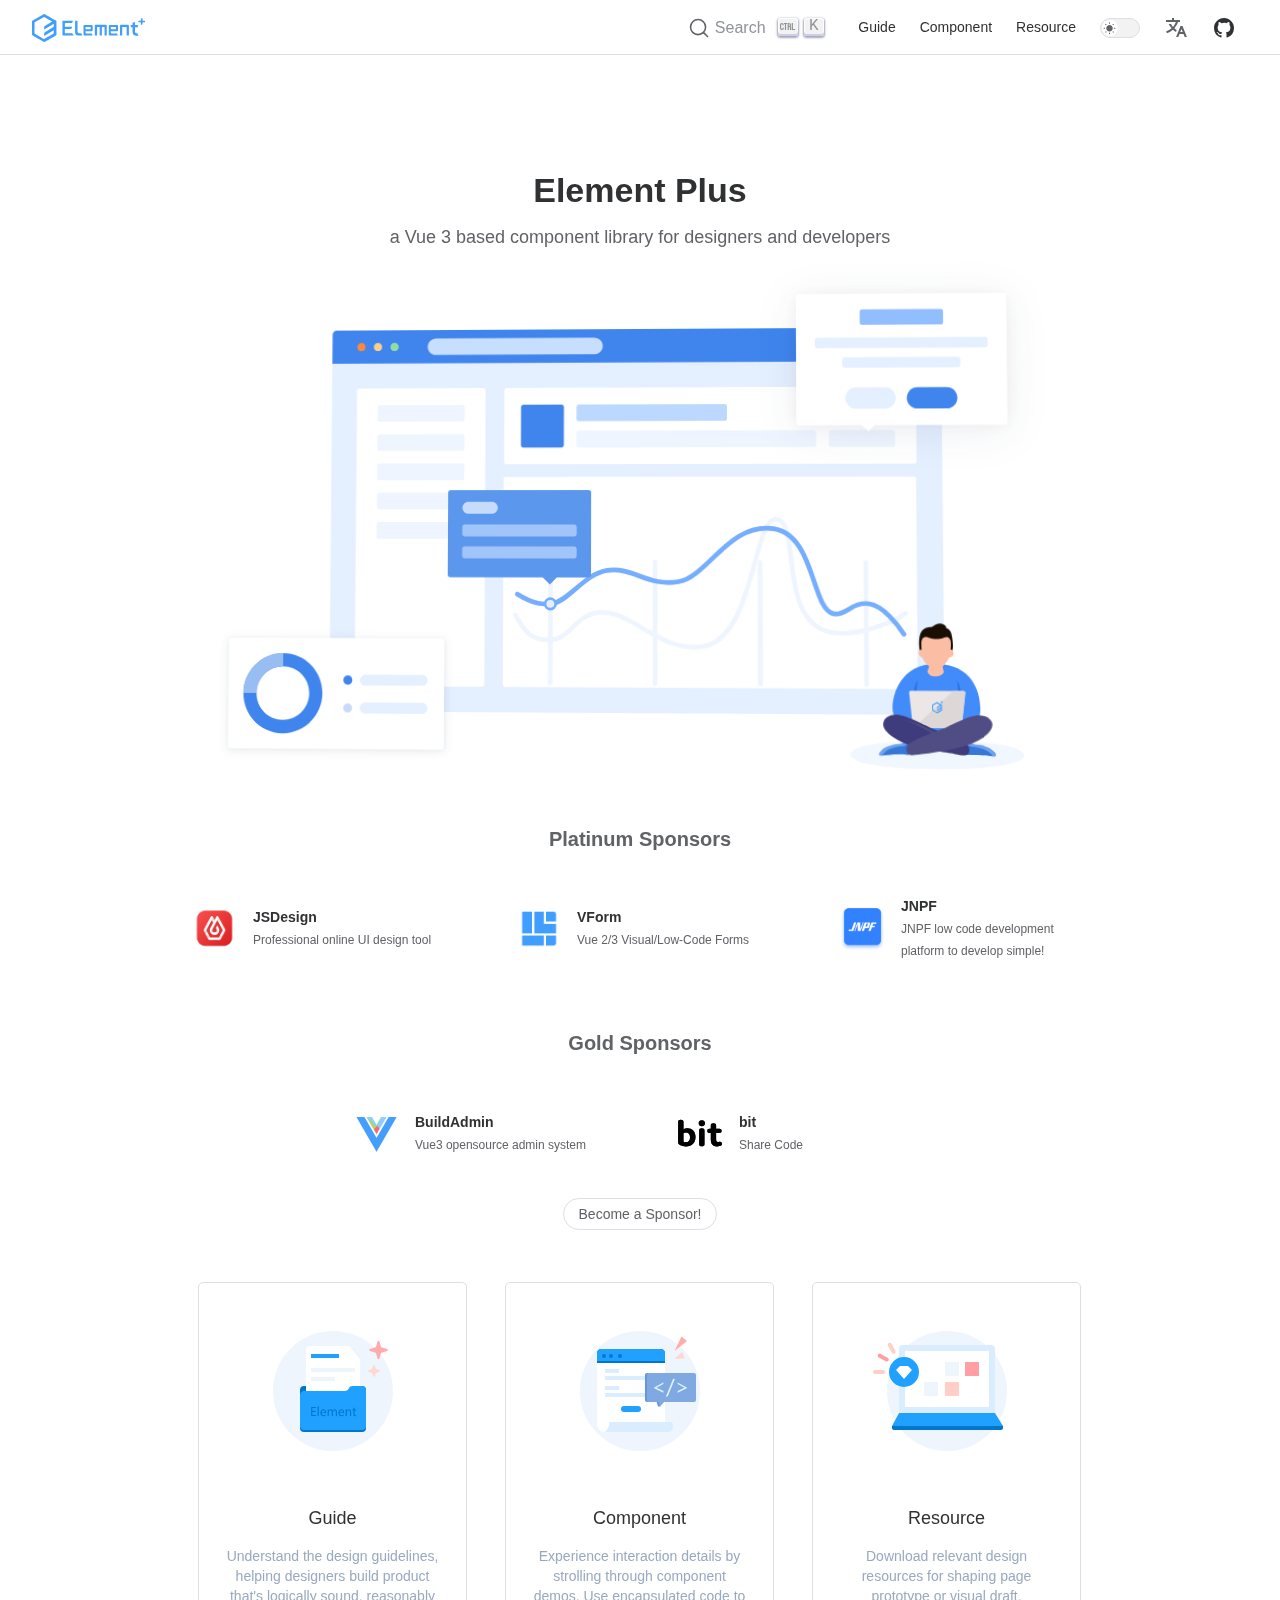
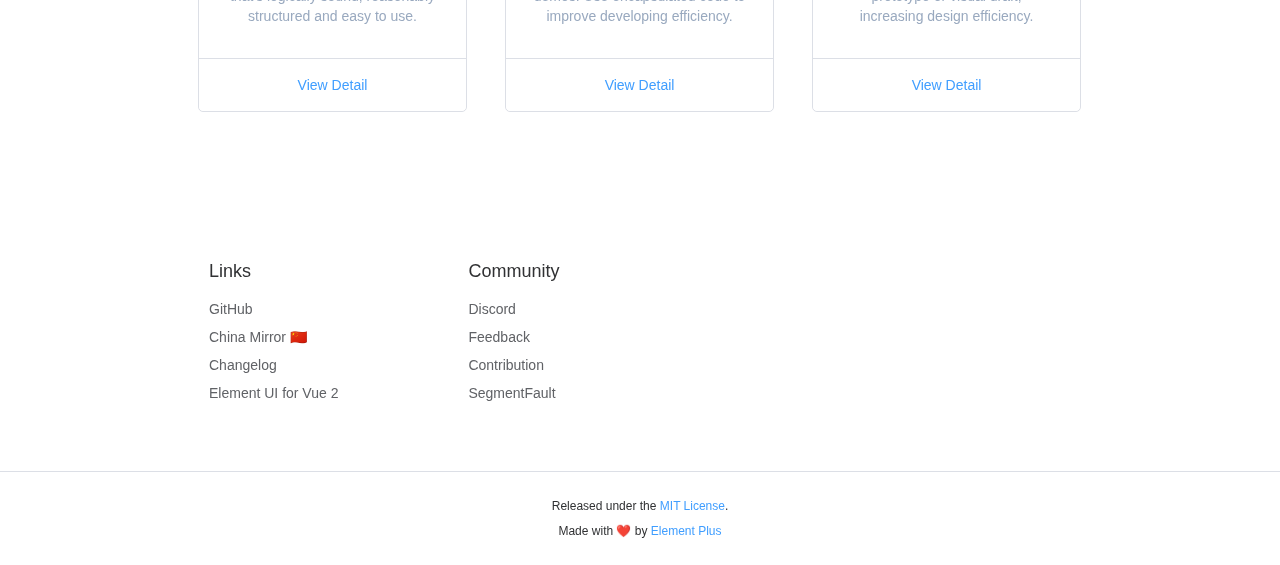
==== commit c1f4a279: "Deploying to master from @ lixiaofa/fast-plus@8de2f075616c2719709eb8762bb9a3d7f576e249 🚀" ====
--- a/en-US/index.html
+++ b/en-US/index.html
@@ -5,9 +5,9 @@
     <meta name="viewport" content="width=device-width,initial-scale=1">
     <title>A Vue 3 UI Framework | Fast Plus</title>
     <meta name="description" content="a Vue 3 based component library for designers and developers">
-    <link rel="stylesheet" href="/assets/style.f3d5a8fe.css">
-    <link rel="modulepreload" href="/assets/app.9ded7948.js">
-    <link rel="modulepreload" href="/assets/en-US_index.md.66455cb7.lean.js">
+    <link rel="stylesheet" href="/assets/style.2e3ecbad.css">
+    <link rel="modulepreload" href="/assets/app.1750d502.js">
+    <link rel="modulepreload" href="/assets/en-US_index.md.c20aa09a.lean.js">
     
     <link rel="icon" href="/images/element-plus-logo-small.svg" type="image/svg+xm">
   <link rel="apple-touch-icon" href="/apple-touch-icon.png" sizes="180x180">
@@ -29,9 +29,9 @@
   <meta property="og:title" content="A Vue 3 UI Framework | Fast Plus">
   </head>
   <body>
-    <div id="app"><div class="App"><!--[--><span tabindex="-1" data-v-d2e1b550></span><a href="#page-content" class="skip-link visually-hidden" data-v-d2e1b550>Skip to content</a><!--]--><!----><header class="navbar"><div class="navbar-wrapper" data-v-0baf1018><div class="header-container" data-v-0baf1018><div class="logo-container" data-v-0baf1018><a href="/en-US/" data-v-0baf1018><img class="logo" src="/images/element-plus-logo.svg" alt="Element Plus Logo" data-v-0baf1018></a></div><div class="content" data-v-0baf1018><div id="docsearch" class="algolia-search-box search" data-v-0baf1018></div><nav class="navbar-menu menu" data-v-0baf1018><!--[--><a class="link-item link is-menu-link" href="/en-US/guide/installation" data-v-76aa4338 data-v-36735cb0><!--[--><!--[-->Guide<!--]--><!--]--><!----></a><a class="link-item link is-menu-link" href="/en-US/component/sku" data-v-76aa4338 data-v-36735cb0><!--[--><!--[-->Component<!--]--><!--]--><!----></a><a class="link-item link is-menu-link" href="/en-US/resource/index" data-v-76aa4338 data-v-36735cb0><!--[--><!--[-->Resource<!--]--><!--]--><!----></a><!--]--></nav><div class="theme-toggler-content theme-toggler" data-v-0baf1018 data-v-36b198f3><button class="switch" role="switch" aria-label="toggle dark mode" aria-checked="false" data-v-36b198f3 data-v-3de418c2><div class="switch__action"><div class="switch__icon"><!--[--><i class="el-icon" style="font-size:13px;" data-v-3de418c2><!--[--><svg viewbox="0 0 24 24" class="dark-icon" data-v-3de418c2><path d="M11.01 3.05C6.51 3.54 3 7.36 3 12a9 9 0 0 0 9 9c4.63 0 8.45-3.5 8.95-8c.09-.79-.78-1.42-1.54-.95A5.403 5.403 0 0 1 11.1 7.5c0-1.06.31-2.06.84-2.89c.45-.67-.04-1.63-.93-1.56z" fill="currentColor"></path></svg><svg viewbox="0 0 24 24" class="light-icon" data-v-3de418c2><path d="M6.05 4.14l-.39-.39a.993.993 0 0 0-1.4 0l-.01.01a.984.984 0 0 0 0 1.4l.39.39c.39.39 1.01.39 1.4 0l.01-.01a.984.984 0 0 0 0-1.4zM3.01 10.5H1.99c-.55 0-.99.44-.99.99v.01c0 .55.44.99.99.99H3c.56.01 1-.43 1-.98v-.01c0-.56-.44-1-.99-1zm9-9.95H12c-.56 0-1 .44-1 .99v.96c0 .55.44.99.99.99H12c.56.01 1-.43 1-.98v-.97c0-.55-.44-.99-.99-.99zm7.74 3.21c-.39-.39-1.02-.39-1.41-.01l-.39.39a.984.984 0 0 0 0 1.4l.01.01c.39.39 1.02.39 1.4 0l.39-.39a.984.984 0 0 0 0-1.4zm-1.81 15.1l.39.39a.996.996 0 1 0 1.41-1.41l-.39-.39a.993.993 0 0 0-1.4 0c-.4.4-.4 1.02-.01 1.41zM20 11.49v.01c0 .55.44.99.99.99H22c.55 0 .99-.44.99-.99v-.01c0-.55-.44-.99-.99-.99h-1.01c-.55 0-.99.44-.99.99zM12 5.5c-3.31 0-6 2.69-6 6s2.69 6 6 6s6-2.69 6-6s-2.69-6-6-6zm-.01 16.95H12c.55 0 .99-.44.99-.99v-.96c0-.55-.44-.99-.99-.99h-.01c-.55 0-.99.44-.99.99v.96c0 .55.44.99.99.99zm-7.74-3.21c.39.39 1.02.39 1.41 0l.39-.39a.993.993 0 0 0 0-1.4l-.01-.01a.996.996 0 0 0-1.41 0l-.39.39c-.38.4-.38 1.02.01 1.41z" fill="currentColor"></path></svg><!--]--></i><!--]--></div></div></button></div><div class="translation-container translation" data-v-0baf1018 data-v-12008bb2><!----></div><div class="social-links" data-v-0baf1018 data-v-76aa5200><!--[--><a href="https://github.com/lixiaofa/fast-plus" title="GitHub" target="_blank" rel="noreferrer noopener" class="social-link" data-v-76aa5200 data-v-6c8d2bba><i class="el-icon" style="font-size:24px;" data-v-6c8d2bba><!--[--><svg preserveAspectRatio="xMidYMid meet" viewBox="0 0 24 24" width="1.2em" height="1.2em" data-v-6c8d2bba><path fill="currentColor" d="M12 2C6.475 2 2 6.475 2 12a9.994 9.994 0 0 0 6.838 9.488c.5.087.687-.213.687-.476c0-.237-.013-1.024-.013-1.862c-2.512.463-3.162-.612-3.362-1.175c-.113-.288-.6-1.175-1.025-1.413c-.35-.187-.85-.65-.013-.662c.788-.013 1.35.725 1.538 1.025c.9 1.512 2.338 1.087 2.912.825c.088-.65.35-1.087.638-1.337c-2.225-.25-4.55-1.113-4.55-4.938c0-1.088.387-1.987 1.025-2.688c-.1-.25-.45-1.275.1-2.65c0 0 .837-.262 2.75 1.026a9.28 9.28 0 0 1 2.5-.338c.85 0 1.7.112 2.5.337c1.912-1.3 2.75-1.024 2.75-1.024c.55 1.375.2 2.4.1 2.65c.637.7 1.025 1.587 1.025 2.687c0 3.838-2.337 4.688-4.562 4.938c.362.312.675.912.675 1.85c0 1.337-.013 2.412-.013 2.75c0 .262.188.574.688.474A10.016 10.016 0 0 0 22 12c0-5.525-4.475-10-10-10z"></path></svg><!--]--></i></a><!--]--></div><button class="reset-btn menu-hamburger hamburger" aria-label="mobile navigation" aria-expanded="false" aria-controls="full-screen" data-v-0baf1018><span class="hamburger-1"></span><span class="hamburger-2"></span><span class="hamburger-3"></span></button></div></div></div><!----></header><!----><!----><main id="page-content" class="page-content"><!--[--><div class="hero-content"><div style="position:relative;"><div><!----></div></div></div><div class="el-divider el-divider--horizontal" style="--el-border-style:solid;margin-bottom:0;" role="separator"><!--v-if--></div><div class="text-center py-6 text-xs"><p class="mb-1"> Released under the <a href="https://opensource.org/licenses/MIT" target="_blank" rel="noopener noreferer">MIT License</a>. </p><p class="mt-1"> Made with ❤️ by <a href="https://github.com/element-plus" target="_blank" rel="noopener noreferer">Element Plus</a></p></div><!--]--><!----></main><!----></div></div>
-    <script>__VP_HASH_MAP__ = JSON.parse("{\"en-us_component_sku.md\":\"f47adbb1\",\"en-us_guide_installation.md\":\"76ff5d7b\",\"en-us_guide_quickstart.md\":\"00482221\",\"en-us_index.md\":\"66455cb7\",\"en-us_resource_index.md\":\"76a2e0fa\",\"index.md\":\"269d75ba\"}")</script>
-    <script type="module" async src="/assets/app.9ded7948.js"></script>
+    <div id="app"><div class="App"><!--[--><span tabindex="-1" data-v-d2e1b550></span><a href="#page-content" class="skip-link visually-hidden" data-v-d2e1b550>Skip to content</a><!--]--><!----><header class="navbar"><div class="navbar-wrapper" data-v-0baf1018><div class="header-container" data-v-0baf1018><div class="logo-container" data-v-0baf1018><a href="/en-US/" data-v-0baf1018><img class="logo" src="/images/element-plus-logo.svg" alt="Element Plus Logo" data-v-0baf1018></a></div><div class="content" data-v-0baf1018><div id="docsearch" class="algolia-search-box search" data-v-0baf1018></div><nav class="navbar-menu menu" data-v-0baf1018><!--[--><a class="link-item link is-menu-link" href="/en-US/guide/installation" data-v-76aa4338 data-v-36735cb0><!--[--><!--[-->Guide<!--]--><!--]--><!----></a><a class="link-item link is-menu-link" href="/en-US/component/sku" data-v-76aa4338 data-v-36735cb0><!--[--><!--[-->Component<!--]--><!--]--><!----></a><a class="link-item link is-menu-link" href="/en-US/resource/index" data-v-76aa4338 data-v-36735cb0><!--[--><!--[-->Resource<!--]--><!--]--><!----></a><!--]--></nav><div class="theme-toggler-content theme-toggler" data-v-0baf1018 data-v-36b198f3><button class="switch" role="switch" aria-label="toggle dark mode" aria-checked="false" data-v-36b198f3 data-v-3de418c2><div class="switch__action"><div class="switch__icon"><!--[--><i class="el-icon" style="font-size:13px;" data-v-3de418c2><!--[--><svg viewbox="0 0 24 24" class="dark-icon" data-v-3de418c2><path d="M11.01 3.05C6.51 3.54 3 7.36 3 12a9 9 0 0 0 9 9c4.63 0 8.45-3.5 8.95-8c.09-.79-.78-1.42-1.54-.95A5.403 5.403 0 0 1 11.1 7.5c0-1.06.31-2.06.84-2.89c.45-.67-.04-1.63-.93-1.56z" fill="currentColor"></path></svg><svg viewbox="0 0 24 24" class="light-icon" data-v-3de418c2><path d="M6.05 4.14l-.39-.39a.993.993 0 0 0-1.4 0l-.01.01a.984.984 0 0 0 0 1.4l.39.39c.39.39 1.01.39 1.4 0l.01-.01a.984.984 0 0 0 0-1.4zM3.01 10.5H1.99c-.55 0-.99.44-.99.99v.01c0 .55.44.99.99.99H3c.56.01 1-.43 1-.98v-.01c0-.56-.44-1-.99-1zm9-9.95H12c-.56 0-1 .44-1 .99v.96c0 .55.44.99.99.99H12c.56.01 1-.43 1-.98v-.97c0-.55-.44-.99-.99-.99zm7.74 3.21c-.39-.39-1.02-.39-1.41-.01l-.39.39a.984.984 0 0 0 0 1.4l.01.01c.39.39 1.02.39 1.4 0l.39-.39a.984.984 0 0 0 0-1.4zm-1.81 15.1l.39.39a.996.996 0 1 0 1.41-1.41l-.39-.39a.993.993 0 0 0-1.4 0c-.4.4-.4 1.02-.01 1.41zM20 11.49v.01c0 .55.44.99.99.99H22c.55 0 .99-.44.99-.99v-.01c0-.55-.44-.99-.99-.99h-1.01c-.55 0-.99.44-.99.99zM12 5.5c-3.31 0-6 2.69-6 6s2.69 6 6 6s6-2.69 6-6s-2.69-6-6-6zm-.01 16.95H12c.55 0 .99-.44.99-.99v-.96c0-.55-.44-.99-.99-.99h-.01c-.55 0-.99.44-.99.99v.96c0 .55.44.99.99.99zm-7.74-3.21c.39.39 1.02.39 1.41 0l.39-.39a.993.993 0 0 0 0-1.4l-.01-.01a.996.996 0 0 0-1.41 0l-.39.39c-.38.4-.38 1.02.01 1.41z" fill="currentColor"></path></svg><!--]--></i><!--]--></div></div></button></div><div class="translation-container translation" data-v-0baf1018 data-v-12008bb2><!----></div><div class="social-links" data-v-0baf1018 data-v-76aa5200><!--[--><a href="https://github.com/lixiaofa/fast-plus" title="GitHub" target="_blank" rel="noreferrer noopener" class="social-link" data-v-76aa5200 data-v-6c8d2bba><i class="el-icon" style="font-size:24px;" data-v-6c8d2bba><!--[--><svg viewBox="0 0 24 24" width="1.2em" height="1.2em" data-v-6c8d2bba><path fill="currentColor" d="M12.001 2c-5.525 0-10 4.475-10 10a9.994 9.994 0 0 0 6.837 9.488c.5.087.688-.213.688-.476c0-.237-.013-1.024-.013-1.862c-2.512.463-3.162-.612-3.362-1.175c-.113-.288-.6-1.175-1.025-1.413c-.35-.187-.85-.65-.013-.662c.788-.013 1.35.725 1.538 1.025c.9 1.512 2.337 1.087 2.912.825c.088-.65.35-1.087.638-1.337c-2.225-.25-4.55-1.113-4.55-4.938c0-1.088.387-1.987 1.025-2.688c-.1-.25-.45-1.275.1-2.65c0 0 .837-.262 2.75 1.026a9.28 9.28 0 0 1 2.5-.338c.85 0 1.7.112 2.5.337c1.913-1.3 2.75-1.024 2.75-1.024c.55 1.375.2 2.4.1 2.65c.637.7 1.025 1.587 1.025 2.687c0 3.838-2.337 4.688-4.563 4.938c.363.312.676.912.676 1.85c0 1.337-.013 2.412-.013 2.75c0 .262.188.574.688.474A10.016 10.016 0 0 0 22 12c0-5.525-4.475-10-10-10Z"></path></svg><!--]--></i></a><!--]--></div><button class="reset-btn menu-hamburger hamburger" aria-label="mobile navigation" aria-expanded="false" aria-controls="full-screen" data-v-0baf1018><span class="hamburger-1"></span><span class="hamburger-2"></span><span class="hamburger-3"></span></button></div></div></div><!----></header><!----><!----><main id="page-content" class="page-content"><!--[--><div class="hero-content"><div style="position:relative;"><div><!----></div></div></div><div class="el-divider el-divider--horizontal" style="--el-border-style:solid;margin-bottom:0;" role="separator"><!--v-if--></div><div class="text-center py-6 text-xs"><p class="mb-1"> Released under the <a href="https://opensource.org/licenses/MIT" target="_blank" rel="noopener noreferer">MIT License</a>. </p><p class="mt-1"> Made with ❤️ by <a href="https://github.com/element-plus" target="_blank" rel="noopener noreferer">Element Plus</a></p></div><!--]--><!----></main><!----></div></div>
+    <script>__VP_HASH_MAP__ = JSON.parse("{\"en-us_component_sku.md\":\"9154998f\",\"en-us_guide_installation.md\":\"dbb905de\",\"en-us_guide_quickstart.md\":\"a414434e\",\"en-us_index.md\":\"c20aa09a\",\"en-us_resource_index.md\":\"d6787daf\",\"index.md\":\"628c47d2\"}")</script>
+    <script type="module" async src="/assets/app.1750d502.js"></script>
     
   </body>
 </html>--- a/assets/style.2e3ecbad.css
+++ b/assets/style.2e3ecbad.css
@@ -0,0 +1 @@
+.st0[data-v-37de047c]{fill:#f2f8fe}.st1[data-v-37de047c]{fill:#1abcfe}.st2[data-v-37de047c]{fill:#0acf83}.st3[data-v-37de047c]{fill:#ff7262}.st4[data-v-37de047c]{fill:#f24e1e}.st5[data-v-37de047c]{fill:#a259ff}.st6[data-v-37de047c]{fill:#20a0ff}.st7[data-v-37de047c]{fill:#fff}.st8[data-v-37de047c]{fill-rule:evenodd;clip-rule:evenodd;fill:#deecf9}.dark .st0[data-v-37de047c]{fill:#272829}.dark .st8[data-v-37de047c]{fill-rule:evenodd;clip-rule:evenodd;fill:#373f48}.st0[data-v-6a529de1]{fill:#f2f8fe}.st1[data-v-6a529de1]{fill:#ffd6d2}.st2[data-v-6a529de1]{fill:#20a0ff}.st3[data-v-6a529de1]{fill:#6496dc}.st4[data-v-6a529de1]{fill:#afc8ea}.st5[data-v-6a529de1]{fill:#80a8e1}.st6[data-v-6a529de1]{fill:#93b8ee}.st7[data-v-6a529de1]{fill:#afc8eb}.dark .st0[data-v-6a529de1]{fill:#3e444a}.el-card{--el-card-border-color:var(--el-border-color-light);--el-card-border-radius:4px;--el-card-padding:20px;--el-card-bg-color:var(--el-fill-color-blank)}.el-card{border-radius:var(--el-card-border-radius);border:1px solid var(--el-card-border-color);background-color:var(--el-card-bg-color);overflow:hidden;color:var(--el-text-color-primary);transition:var(--el-transition-duration)}.el-card.is-always-shadow{box-shadow:var(--el-box-shadow-light)}.el-card.is-hover-shadow:focus,.el-card.is-hover-shadow:hover{box-shadow:var(--el-box-shadow-light)}.el-card__header{padding:calc(var(--el-card-padding) - 2px) var(--el-card-padding);border-bottom:1px solid var(--el-card-border-color);box-sizing:border-box}.el-card__body{padding:var(--el-card-padding)}.st0[data-v-3732c2a3]{fill:#f2f8fe}.st1[data-v-3732c2a3]{fill-rule:evenodd;clip-rule:evenodd;fill:#ddeafc}.st2[data-v-3732c2a3]{fill:#fff}.st3[data-v-3732c2a3]{fill:#20a0ff}.st4[data-v-3732c2a3]{fill:#0d89e5}.st5[data-v-3732c2a3]{fill:#80a8e1}.st6[data-v-3732c2a3]{fill:#5289d6}.st7[data-v-3732c2a3]{fill:#ffd6d2}.st8[data-v-3732c2a3]{fill:#f8a3a4}.st9[data-v-3732c2a3]{fill:#dbedff}.st10[data-v-3732c2a3]{fill:#a2c6eb}.st11[data-v-3732c2a3]{fill-rule:evenodd;clip-rule:evenodd;fill:#deebfd}.dark .st0[data-v-3732c2a3]{fill:#272829}.dark .st1[data-v-3732c2a3]{fill-rule:evenodd;clip-rule:evenodd;fill:#494c52}.dark .st2[data-v-3732c2a3]{fill:#33383d}.dark .st3[data-v-3732c2a3]{fill:#20a0ff}.dark .st4[data-v-3732c2a3]{fill:#0d89e5}.dark .st5[data-v-3732c2a3]{fill:#80a8e1}.dark .st6[data-v-3732c2a3]{fill:#5289d6}.dark .st7[data-v-3732c2a3]{fill:#ffd6d2}.dark .st8[data-v-3732c2a3]{fill:#f8a3a4}.dark .st9[data-v-3732c2a3]{fill:#5d6874}.dark .st10[data-v-3732c2a3]{fill:#a2c6eb}.dark .st11[data-v-3732c2a3]{fill-rule:evenodd;clip-rule:evenodd;fill:#3e4652}.page-resource[data-v-d693eadc]{box-sizing:border-box;padding:0 40px}.page-resource h1[data-v-d693eadc]{color:var(--text-color);margin-bottom:24px}.page-resource p[data-v-d693eadc]{color:var(--text-color-light);line-height:24px;margin:0}.page-resource p[data-v-d693eadc]:last-of-type{margin-top:8px}.card[data-v-d693eadc]{text-align:center;padding:32px 0}.card img[data-v-d693eadc]{margin:auto auto 16px;height:87px}.card h3[data-v-d693eadc]{margin:10px;font-size:18px;font-weight:400}.card p[data-v-d693eadc]{font-size:14px;color:#99a9bf;padding:0 30px;margin:0 0 16px;word-break:break-word;line-height:1.8;min-height:75px}@charset "UTF-8";:root{--el-popup-modal-bg-color:var(--el-color-black);--el-popup-modal-opacity:.5}.v-modal-enter{-webkit-animation:v-modal-in var(--el-transition-duration-fast) ease;animation:v-modal-in var(--el-transition-duration-fast) ease}.v-modal-leave{-webkit-animation:v-modal-out var(--el-transition-duration-fast) ease forwards;animation:v-modal-out var(--el-transition-duration-fast) ease forwards}@-webkit-keyframes v-modal-in{0%{opacity:0}}@keyframes v-modal-in{0%{opacity:0}}@-webkit-keyframes v-modal-out{to{opacity:0}}@keyframes v-modal-out{to{opacity:0}}.v-modal{position:fixed;left:0;top:0;width:100%;height:100%;opacity:var(--el-popup-modal-opacity);background:var(--el-popup-modal-bg-color)}.el-popup-parent--hidden{overflow:hidden}.el-dialog{--el-dialog-width:50%;--el-dialog-margin-top:15vh;--el-dialog-bg-color:var(--el-bg-color);--el-dialog-box-shadow:var(--el-box-shadow);--el-dialog-title-font-size:var(--el-font-size-large);--el-dialog-content-font-size:14px;--el-dialog-font-line-height:var(--el-font-line-height-primary);--el-dialog-padding-primary:20px;--el-dialog-border-radius:var(--el-border-radius-small);position:relative;margin:var(--el-dialog-margin-top,15vh) auto 50px;background:var(--el-dialog-bg-color);border-radius:var(--el-dialog-border-radius);box-shadow:var(--el-dialog-box-shadow);box-sizing:border-box;width:var(--el-dialog-width,50%)}.el-dialog:focus{outline:0!important}.el-dialog.is-align-center{margin:auto}.el-dialog.is-fullscreen{--el-dialog-width:100%;--el-dialog-margin-top:0;margin-bottom:0;height:100%;overflow:auto}.el-dialog__wrapper{position:fixed;top:0;right:0;bottom:0;left:0;overflow:auto;margin:0}.el-dialog.is-draggable .el-dialog__header{cursor:move;-webkit-user-select:none;-moz-user-select:none;-ms-user-select:none;user-select:none}.el-dialog__header{padding:var(--el-dialog-padding-primary);padding-bottom:10px;margin-right:16px}.el-dialog__headerbtn{position:absolute;top:6px;right:0;padding:0;width:54px;height:54px;background:0 0;border:none;outline:0;cursor:pointer;font-size:var(--el-message-close-size,16px)}.el-dialog__headerbtn .el-dialog__close{color:var(--el-color-info);font-size:inherit}.el-dialog__headerbtn:focus .el-dialog__close,.el-dialog__headerbtn:hover .el-dialog__close{color:var(--el-color-primary)}.el-dialog__title{line-height:var(--el-dialog-font-line-height);font-size:var(--el-dialog-title-font-size);color:var(--el-text-color-primary)}.el-dialog__body{padding:calc(var(--el-dialog-padding-primary) + 10px) var(--el-dialog-padding-primary);color:var(--el-text-color-regular);font-size:var(--el-dialog-content-font-size)}.el-dialog__footer{padding:var(--el-dialog-padding-primary);padding-top:10px;text-align:right;box-sizing:border-box}.el-dialog--center{text-align:center}.el-dialog--center .el-dialog__body{text-align:initial;padding:25px calc(var(--el-dialog-padding-primary) + 5px) 30px}.el-dialog--center .el-dialog__footer{text-align:inherit}.el-overlay-dialog{position:fixed;top:0;right:0;bottom:0;left:0;overflow:auto}.dialog-fade-enter-active{-webkit-animation:modal-fade-in var(--el-transition-duration);animation:modal-fade-in var(--el-transition-duration)}.dialog-fade-enter-active .el-overlay-dialog{-webkit-animation:dialog-fade-in var(--el-transition-duration);animation:dialog-fade-in var(--el-transition-duration)}.dialog-fade-leave-active{-webkit-animation:modal-fade-out var(--el-transition-duration);animation:modal-fade-out var(--el-transition-duration)}.dialog-fade-leave-active .el-overlay-dialog{-webkit-animation:dialog-fade-out var(--el-transition-duration);animation:dialog-fade-out var(--el-transition-duration)}@-webkit-keyframes dialog-fade-in{0%{transform:translate3d(0,-20px,0);opacity:0}to{transform:translateZ(0);opacity:1}}@keyframes dialog-fade-in{0%{transform:translate3d(0,-20px,0);opacity:0}to{transform:translateZ(0);opacity:1}}@-webkit-keyframes dialog-fade-out{0%{transform:translateZ(0);opacity:1}to{transform:translate3d(0,-20px,0);opacity:0}}@keyframes dialog-fade-out{0%{transform:translateZ(0);opacity:1}to{transform:translate3d(0,-20px,0);opacity:0}}@-webkit-keyframes modal-fade-in{0%{opacity:0}to{opacity:1}}@keyframes modal-fade-in{0%{opacity:0}to{opacity:1}}@-webkit-keyframes modal-fade-out{0%{opacity:1}to{opacity:0}}@keyframes modal-fade-out{0%{opacity:1}to{opacity:0}}.el-overlay{position:fixed;top:0;right:0;bottom:0;left:0;z-index:2000;height:100%;background-color:var(--el-overlay-color-lighter);overflow:auto}.el-overlay .el-overlay-root{height:0}.dialog-footer button[data-v-ff8edcbe]:first-child{margin-right:10px}:root{--fs-color-white:#ffffff;--fs-color-black:#000000;--fs-color-primary-rgb:64,158,255;--fs-color-success-rgb:103,194,58;--fs-color-warning-rgb:230,162,60;--fs-color-danger-rgb:245,108,108;--fs-color-error-rgb:245,108,108;--fs-color-info-rgb:144,147,153;--fs-font-size-extra-large-max:22px;--fs-font-size-extra-large:20px;--fs-font-size-large:18px;--fs-font-size-medium:16px;--fs-font-size-base:14px;--fs-font-size-small:13px;--fs-font-size-extra-small:12px;--fs-font-family:"Helvetica Neue",Helvetica,"PingFang SC","Hiragino Sans GB","Microsoft YaHei","\5fae\8f6f\96c5\9ed1",Arial,sans-serif;--fs-font-weight-primary:500;--fs-font-line-height-primary:24px;--fs-index-normal:1;--fs-index-top:1000;--fs-index-popper:2000;--fs-border-radius-base:4px;--fs-border-radius-small:2px;--fs-border-radius-round:20px;--fs-border-radius-circle:100%;--fs-transition-duration:.3s;--fs-transition-duration-fast:.2s;--fs-transition-function-ease-in-out-bezier:cubic-bezier(.645, .045, .355, 1);--fs-transition-function-fast-bezier:cubic-bezier(.23, 1, .32, 1);--fs-transition-all:all var(--fs-transition-duration) var(--fs-transition-function-ease-in-out-bezier);--fs-transition-fade:opacity var(--fs-transition-duration) var(--fs-transition-function-fast-bezier);--fs-transition-md-fade:transform var(--fs-transition-duration) var(--fs-transition-function-fast-bezier),opacity var(--fs-transition-duration) var(--fs-transition-function-fast-bezier);--fs-transition-fade-linear:opacity var(--fs-transition-duration-fast) linear;--fs-transition-border:border-color var(--fs-transition-duration-fast) var(--fs-transition-function-ease-in-out-bezier);--fs-transition-box-shadow:box-shadow var(--fs-transition-duration-fast) var(--fs-transition-function-ease-in-out-bezier);--fs-transition-color:color var(--fs-transition-duration-fast) var(--fs-transition-function-ease-in-out-bezier);--fs-component-size-large:40px;--fs-component-size:32px;--fs-component-size-small:24px}:root{color-scheme:light;--fs-color-white:#ffffff;--fs-color-black:#000000;--fs-color-primary:#409eff;--fs-color-primary-light-3:#79bbff;--fs-color-primary-light-5:#a0cfff;--fs-color-primary-light-7:#c6e2ff;--fs-color-primary-light-8:#d9ecff;--fs-color-primary-light-9:#ecf5ff;--fs-color-primary-dark-2:#337ecc;--fs-color-success:#67c23a;--fs-color-success-light-3:#95d475;--fs-color-success-light-5:#b3e19d;--fs-color-success-light-7:#d1edc4;--fs-color-success-light-8:#e1f3d8;--fs-color-success-light-9:#f0f9eb;--fs-color-success-dark-2:#529b2e;--fs-color-warning:#e6a23c;--fs-color-warning-light-3:#eebe77;--fs-color-warning-light-5:#f3d19e;--fs-color-warning-light-7:#f8e3c5;--fs-color-warning-light-8:#faecd8;--fs-color-warning-light-9:#fdf6ec;--fs-color-warning-dark-2:#b88230;--fs-color-danger:#f56c6c;--fs-color-danger-light-3:#f89898;--fs-color-danger-light-5:#fab6b6;--fs-color-danger-light-7:#fcd3d3;--fs-color-danger-light-8:#fde2e2;--fs-color-danger-light-9:#fef0f0;--fs-color-danger-dark-2:#c45656;--fs-color-error:#f56c6c;--fs-color-error-light-3:#f89898;--fs-color-error-light-5:#fab6b6;--fs-color-error-light-7:#fcd3d3;--fs-color-error-light-8:#fde2e2;--fs-color-error-light-9:#fef0f0;--fs-color-error-dark-2:#c45656;--fs-color-info:#909399;--fs-color-info-light-3:#b1b3b8;--fs-color-info-light-5:#c8c9cc;--fs-color-info-light-7:#dedfe0;--fs-color-info-light-8:#e9e9eb;--fs-color-info-light-9:#f4f4f5;--fs-color-info-dark-2:#73767a;--fs-bg-color:#ffffff;--fs-bg-color-page:#f2f3f5;--fs-bg-color-overlay:#ffffff;--fs-text-color-extra-primary:#323233;--fs-text-color-primary:#303133;--fs-text-color-regular:#606266;--fs-text-color-secondary:#909399;--fs-text-color-extra-secondary:#969799;--fs-text-color-placeholder:#a8abb2;--fs-text-color-extra-placeholder:#c8c9cc;--fs-text-color-disabled:#c0c4cc;--fs-text-color-active:#ee0a24;--fs-border-color:#dcdfe6;--fs-border-color-light:#e4e7ed;--fs-border-color-lighter:#ebeef5;--fs-border-color-extra-light:#f2f6fc;--fs-border-color-dark:#d4d7de;--fs-border-color-darker:#cdd0d6;--fs-fill-color:#f0f2f5;--fs-fill-color-light:#f5f7fa;--fs-fill-color-lighter:#fafafa;--fs-fill-color-extra-lighter:#f2f3f5;--fs-fill-color-extra-light:#fafcff;--fs-fill-color-ext-extra-light:#f7f8fa;--fs-fill-color-dark:#ebedf0;--fs-fill-color-darker:#e6e8eb;--fs-fill-color-blank:#ffffff;--fs-box-shadow:0px 12px 32px 4px rgba(0, 0, 0, .04),0px 8px 20px rgba(0, 0, 0, .08);--fs-box-shadow-light:0px 0px 12px rgba(0, 0, 0, .12);--fs-box-shadow-lighter:0px 0px 6px rgba(0, 0, 0, .12);--fs-box-shadow-dark:0px 16px 48px 16px rgba(0, 0, 0, .08),0px 12px 32px rgba(0, 0, 0, .12),0px 8px 16px -8px rgba(0, 0, 0, .16);--fs-disabled-bg-color:var(--fs-fill-color-light);--fs-disabled-extra-bg-color:var(--fs-fill-color-extra-lighter);--fs-disabled-text-color:var(--fs-text-color-placeholder);--fs-disabled-extra-text-color:var(--fs-text-color-extra-placeholder);--fs-disabled-border-color:var(--fs-border-color-light);--fs-overlay-color:rgba(0, 0, 0, .8);--fs-overlay-color-light:rgba(0, 0, 0, .7);--fs-overlay-color-lighter:rgba(0, 0, 0, .5);--fs-mask-color:rgba(255, 255, 255, .9);--fs-mask-color-extra-light:rgba(255, 255, 255, .3);--fs-border-width:1px;--fs-border-style:solid;--fs-border-color-hover:var(--fs-text-color-disabled);--fs-border:var(--fs-border-width) var(--fs-border-style) var(--fs-border-color);--fs-svg-monochrome-grey:var(--fs-border-color)}.fade-in-linear-enter-active,.fade-in-linear-leave-active{transition:var(--fs-transition-fade-linear)}.fade-in-linear-enter-from,.fade-in-linear-leave-to{opacity:0}.fs-fade-in-linear-enter-active,.fs-fade-in-linear-leave-active{transition:var(--fs-transition-fade-linear)}.fs-fade-in-linear-enter-from,.fs-fade-in-linear-leave-to{opacity:0}.fs-fade-in-enter-active,.fs-fade-in-leave-active{transition:all var(--fs-transition-duration) cubic-bezier(.55,0,.1,1)}.fs-fade-in-enter-from,.fs-fade-in-leave-active{opacity:0}.fs-zoom-in-center-enter-active,.fs-zoom-in-center-leave-active{transition:all var(--fs-transition-duration) cubic-bezier(.55,0,.1,1)}.fs-zoom-in-center-enter-from,.fs-zoom-in-center-leave-active{opacity:0;transform:scaleX(0)}.fs-zoom-in-top-enter-active,.fs-zoom-in-top-leave-active{opacity:1;transform:scaleY(1);transition:var(--fs-transition-md-fade);transform-origin:center top}.fs-zoom-in-top-enter-active[data-popper-placement^=top],.fs-zoom-in-top-leave-active[data-popper-placement^=top]{transform-origin:center bottom}.fs-zoom-in-top-enter-from,.fs-zoom-in-top-leave-active{opacity:0;transform:scaleY(0)}.fs-zoom-in-bottom-enter-active,.fs-zoom-in-bottom-leave-active{opacity:1;transform:scaleY(1);transition:var(--fs-transition-md-fade);transform-origin:center bottom}.fs-zoom-in-bottom-enter-from,.fs-zoom-in-bottom-leave-active{opacity:0;transform:scaleY(0)}.fs-zoom-in-left-enter-active,.fs-zoom-in-left-leave-active{opacity:1;transform:scale(1);transition:var(--fs-transition-md-fade);transform-origin:top left}.fs-zoom-in-left-enter-from,.fs-zoom-in-left-leave-active{opacity:0;transform:scale(.45)}.collapse-transition{transition:var(--fs-transition-duration) height ease-in-out,var(--fs-transition-duration) padding-top ease-in-out,var(--fs-transition-duration) padding-bottom ease-in-out}.fs-collapse-transition-enter-active,.fs-collapse-transition-leave-active{transition:var(--fs-transition-duration) max-height ease-in-out,var(--fs-transition-duration) padding-top ease-in-out,var(--fs-transition-duration) padding-bottom ease-in-out}.horizontal-collapse-transition{transition:var(--fs-transition-duration) width ease-in-out,var(--fs-transition-duration) padding-left ease-in-out,var(--fs-transition-duration) padding-right ease-in-out}.fs-list-enter-active,.fs-list-leave-active{transition:all 1s}.fs-list-enter-from,.fs-list-leave-to{opacity:0;transform:translateY(-30px)}.fs-list-leave-active{position:absolute!important}.fs-opacity-transition{transition:opacity var(--fs-transition-duration) cubic-bezier(.55,0,.1,1)}.fs-icon-loading{animation:rotating 2s linear infinite}.fs-icon--right{margin-left:5px}.fs-icon--left{margin-right:5px}@keyframes rotating{0%{transform:rotate(0)}to{transform:rotate(360deg)}}.fs-icon{--color:inherit;height:1em;width:1em;line-height:1em;display:inline-flex;justify-content:center;align-items:center;position:relative;fill:currentColor;color:var(--color);font-size:inherit}.fs-icon.is-loading{animation:rotating 2s linear infinite}.fs-icon svg{height:1em;width:1em}.fs-sku{--fs-sku-font-size-small:var(--fs-font-size-small);--fs-sku-font-size:var(--fs-font-size-base);--fs-sku-font-size-medium:var(--fs-font-size-medium);--fs-sku-font-size-extra-large-max:var(--fs-font-size-extra-large-max);--fs-sku-text-color:var(--fs-text-color-extra-primary);--fs-sku-header-text-color:var(--fs-text-color-extra-secondary);--fs-sku-border-radius-small:var(--fs-border-radius-small);--fs-sku-row-bg-color:var(--fs-fill-color-ext-extra-light);--fs-sku-active-row-bg-color:var(--fs-color-danger-light-8);--fs-sku-active-row-text-color:var(--fs-text-color-active);--fs-sku-disabled-row-bg-color:var(--fs-disabled-extra-bg-color);--fs-sku-disabled-row-text-color:var(--fs-disabled-extra-text-color)}.fs-sku{display:flex;flex-direction:column;align-items:stretch;padding:15px 15px 70px;min-height:50%;max-height:80%;overflow-y:visible;font-size:var(--fs-sku-font-size)}.fs-sku ::-webkit-scrollbar{display:none}.fs-sku__symbol{font-size:var(--fs-sku-font-size-medium);vertical-align:bottom}.fs-sku__num{font-weight:var(--fs-font-weight-primary);font-size:var(--fs-sku-font-size-extra-large-max);vertical-align:bottom;word-wrap:break-word}.fs-sku__img{margin:4px 0 4px 4px;border-radius:var(--fs-sku-border-radius-small)}.fs-sku__name{padding:8px}.fs-sku--active{background:var(--fs-sku-active-row-bg-color)!important;color:var(--fs-sku-active-row-text-color)!important}.fs-sku--disabled{background:var(--fs-sku-disabled-row-bg-color);color:var(--fs-sku-disabled-row-text-color);cursor:not-allowed}.fs-sku-header{display:flex}.fs-sku-header__wrapper{display:grid;align-content:end;margin-left:15px}.fs-sku-header__price{margin-left:-2px;color:var(--fs-sku-active-row-text-color)}.fs-sku-body__wrapper{flex:1 1 auto;min-height:44px;overflow-y:scroll;-webkit-overflow-scrolling:touch}.fs-sku-header-item{margin-top:8px;color:var(--fs-sku-header-text-color);font-size:12px;line-height:16px}.fs-sku-row__label{padding-bottom:12px}.fs-sku-row--multiple{color:var(--fs-sku-header-text-color)}.fs-sku-row-item{display:inline-flex;align-items:center;justify-content:center;min-width:40px;margin:0 12px -5px 0;font-size:var(--fs-sku-font-size-small);line-height:16px;vertical-align:middle;position:relative;overflow:hidden;color:var(--fs-sku-text-color);border-radius:4px;cursor:pointer;background:var(--fs-sku-row-bg-color)}.fs-sku-stepper{display:flex;justify-content:space-between}.fs-sku-stepper--quota{color:var(--fs-sku-active-row-text-color);font-size:12px;margin-right:8px}.dialog-footer button[data-v-33a7ccb6]:first-child{margin-right:10px}.el-form{--el-form-label-font-size:var(--el-font-size-base);--el-form-inline-content-width:220px}.el-form--label-left .el-form-item__label{justify-content:flex-start}.el-form--label-top .el-form-item{display:block}.el-form--label-top .el-form-item .el-form-item__label{display:block;height:auto;text-align:left;margin-bottom:8px;line-height:22px}.el-form--inline .el-form-item{display:inline-flex;vertical-align:middle;margin-right:32px}.el-form--inline.el-form--label-top{display:flex;flex-wrap:wrap}.el-form--inline.el-form--label-top .el-form-item{display:block}.el-form--large.el-form--label-top .el-form-item .el-form-item__label{margin-bottom:12px;line-height:22px}.el-form--default.el-form--label-top .el-form-item .el-form-item__label{margin-bottom:8px;line-height:22px}.el-form--small.el-form--label-top .el-form-item .el-form-item__label{margin-bottom:4px;line-height:20px}.el-form-item{display:flex;--font-size:14px;margin-bottom:18px}.el-form-item .el-form-item{margin-bottom:0}.el-form-item .el-input__validateIcon{display:none}.el-form-item--large{--font-size:14px;--el-form-label-font-size:var(--font-size);margin-bottom:22px}.el-form-item--large .el-form-item__label{height:40px;line-height:40px}.el-form-item--large .el-form-item__content{line-height:40px}.el-form-item--large .el-form-item__error{padding-top:4px}.el-form-item--default{--font-size:14px;--el-form-label-font-size:var(--font-size);margin-bottom:18px}.el-form-item--default .el-form-item__label{height:32px;line-height:32px}.el-form-item--default .el-form-item__content{line-height:32px}.el-form-item--default .el-form-item__error{padding-top:2px}.el-form-item--small{--font-size:12px;--el-form-label-font-size:var(--font-size);margin-bottom:18px}.el-form-item--small .el-form-item__label{height:24px;line-height:24px}.el-form-item--small .el-form-item__content{line-height:24px}.el-form-item--small .el-form-item__error{padding-top:2px}.el-form-item__label-wrap{display:flex}.el-form-item__label{display:inline-flex;justify-content:flex-end;align-items:flex-start;flex:0 0 auto;font-size:var(--el-form-label-font-size);color:var(--el-text-color-regular);height:32px;line-height:32px;padding:0 12px 0 0;box-sizing:border-box}.el-form-item__content{display:flex;flex-wrap:wrap;align-items:center;flex:1;line-height:32px;position:relative;font-size:var(--font-size);min-width:0}.el-form-item__content .el-input-group{vertical-align:top}.el-form-item__error{color:var(--el-color-danger);font-size:12px;line-height:1;padding-top:2px;position:absolute;top:100%;left:0}.el-form-item__error--inline{position:relative;top:auto;left:auto;display:inline-block;margin-left:10px}.el-form-item.is-required:not(.is-no-asterisk).asterisk-left>.el-form-item__label-wrap>.el-form-item__label:before,.el-form-item.is-required:not(.is-no-asterisk).asterisk-left>.el-form-item__label:before{content:"*";color:var(--el-color-danger);margin-right:4px}.el-form-item.is-required:not(.is-no-asterisk).asterisk-right>.el-form-item__label-wrap>.el-form-item__label:after,.el-form-item.is-required:not(.is-no-asterisk).asterisk-right>.el-form-item__label:after{content:"*";color:var(--el-color-danger);margin-left:4px}.el-form-item.is-error .el-select-v2__wrapper.is-focused{border-color:transparent}.el-form-item.is-error .el-select-v2__wrapper,.el-form-item.is-error .el-select-v2__wrapper:focus,.el-form-item.is-error .el-textarea__inner,.el-form-item.is-error .el-textarea__inner:focus{box-shadow:0 0 0 1px var(--el-color-danger) inset}.el-form-item.is-error .el-input__wrapper{box-shadow:0 0 0 1px var(--el-color-danger) inset}.el-form-item.is-error .el-input-group__append .el-input__wrapper,.el-form-item.is-error .el-input-group__prepend .el-input__wrapper{box-shadow:0 0 0 1px transparent inset}.el-form-item.is-error .el-input__validateIcon{color:var(--el-color-danger)}.el-form-item--feedback .el-input__validateIcon{display:inline-flex}.el-textarea{--el-input-text-color:var(--el-text-color-regular);--el-input-border:var(--el-border);--el-input-hover-border:var(--el-border-color-hover);--el-input-focus-border:var(--el-color-primary);--el-input-transparent-border:0 0 0 1px transparent inset;--el-input-border-color:var(--el-border-color);--el-input-border-radius:var(--el-border-radius-base);--el-input-bg-color:var(--el-fill-color-blank);--el-input-icon-color:var(--el-text-color-placeholder);--el-input-placeholder-color:var(--el-text-color-placeholder);--el-input-hover-border-color:var(--el-border-color-hover);--el-input-clear-hover-color:var(--el-text-color-secondary);--el-input-focus-border-color:var(--el-color-primary);--el-input-width:100%}.el-textarea{position:relative;display:inline-block;width:100%;vertical-align:bottom;font-size:var(--el-font-size-base)}.el-textarea__inner{position:relative;display:block;resize:vertical;padding:5px 11px;line-height:1.5;box-sizing:border-box;width:100%;font-size:inherit;font-family:inherit;color:var(--el-input-text-color,var(--el-text-color-regular));background-color:var(--el-input-bg-color,var(--el-fill-color-blank));background-image:none;-webkit-appearance:none;box-shadow:0 0 0 1px var(--el-input-border-color,var(--el-border-color)) inset;border-radius:var(--el-input-border-radius,var(--el-border-radius-base));transition:var(--el-transition-box-shadow);border:none}.el-textarea__inner::-moz-placeholder{color:var(--el-input-placeholder-color,var(--el-text-color-placeholder))}.el-textarea__inner:-ms-input-placeholder{color:var(--el-input-placeholder-color,var(--el-text-color-placeholder))}.el-textarea__inner::placeholder{color:var(--el-input-placeholder-color,var(--el-text-color-placeholder))}.el-textarea__inner:hover{box-shadow:0 0 0 1px var(--el-input-hover-border-color) inset}.el-textarea__inner:focus{outline:0;box-shadow:0 0 0 1px var(--el-input-focus-border-color) inset}.el-textarea .el-input__count{color:var(--el-color-info);background:var(--el-fill-color-blank);position:absolute;font-size:12px;line-height:14px;bottom:5px;right:10px}.el-textarea.is-disabled .el-textarea__inner{box-shadow:0 0 0 1px var(--el-disabled-border-color) inset;background-color:var(--el-disabled-bg-color);color:var(--el-disabled-text-color);cursor:not-allowed}.el-textarea.is-disabled .el-textarea__inner::-moz-placeholder{color:var(--el-text-color-placeholder)}.el-textarea.is-disabled .el-textarea__inner:-ms-input-placeholder{color:var(--el-text-color-placeholder)}.el-textarea.is-disabled .el-textarea__inner::placeholder{color:var(--el-text-color-placeholder)}.el-textarea.is-exceed .el-textarea__inner{box-shadow:0 0 0 1px var(--el-color-danger) inset}.el-textarea.is-exceed .el-input__count{color:var(--el-color-danger)}.el-input{--el-input-text-color:var(--el-text-color-regular);--el-input-border:var(--el-border);--el-input-hover-border:var(--el-border-color-hover);--el-input-focus-border:var(--el-color-primary);--el-input-transparent-border:0 0 0 1px transparent inset;--el-input-border-color:var(--el-border-color);--el-input-border-radius:var(--el-border-radius-base);--el-input-bg-color:var(--el-fill-color-blank);--el-input-icon-color:var(--el-text-color-placeholder);--el-input-placeholder-color:var(--el-text-color-placeholder);--el-input-hover-border-color:var(--el-border-color-hover);--el-input-clear-hover-color:var(--el-text-color-secondary);--el-input-focus-border-color:var(--el-color-primary);--el-input-width:100%}.el-input{--el-input-height:var(--el-component-size);position:relative;font-size:var(--el-font-size-base);display:inline-flex;width:var(--el-input-width);line-height:var(--el-input-height);box-sizing:border-box;vertical-align:middle}.el-input::-webkit-scrollbar{z-index:11;width:6px}.el-input::-webkit-scrollbar:horizontal{height:6px}.el-input::-webkit-scrollbar-thumb{border-radius:5px;width:6px;background:var(--el-text-color-disabled)}.el-input::-webkit-scrollbar-corner{background:var(--el-fill-color-blank)}.el-input::-webkit-scrollbar-track{background:var(--el-fill-color-blank)}.el-input::-webkit-scrollbar-track-piece{background:var(--el-fill-color-blank);width:6px}.el-input .el-input__clear,.el-input .el-input__password{color:var(--el-input-icon-color);font-size:14px;cursor:pointer}.el-input .el-input__clear:hover,.el-input .el-input__password:hover{color:var(--el-input-clear-hover-color)}.el-input .el-input__count{height:100%;display:inline-flex;align-items:center;color:var(--el-color-info);font-size:12px}.el-input .el-input__count .el-input__count-inner{background:var(--el-fill-color-blank);line-height:initial;display:inline-block;padding-left:8px}.el-input__wrapper{display:inline-flex;flex-grow:1;align-items:center;justify-content:center;padding:1px 11px;background-color:var(--el-input-bg-color,var(--el-fill-color-blank));background-image:none;border-radius:var(--el-input-border-radius,var(--el-border-radius-base));cursor:text;transition:var(--el-transition-box-shadow);transform:translateZ(0);box-shadow:0 0 0 1px var(--el-input-border-color,var(--el-border-color)) inset}.el-input__wrapper:hover{box-shadow:0 0 0 1px var(--el-input-hover-border-color) inset}.el-input__wrapper.is-focus{box-shadow:0 0 0 1px var(--el-input-focus-border-color) inset}.el-input__inner{--el-input-inner-height:calc(var(--el-input-height, 32px) - 2px);width:100%;flex-grow:1;-webkit-appearance:none;color:var(--el-input-text-color,var(--el-text-color-regular));font-size:inherit;height:var(--el-input-inner-height);line-height:var(--el-input-inner-height);padding:0;outline:0;border:none;background:0 0;box-sizing:border-box}.el-input__inner:focus{outline:0}.el-input__inner::-moz-placeholder{color:var(--el-input-placeholder-color,var(--el-text-color-placeholder))}.el-input__inner:-ms-input-placeholder{color:var(--el-input-placeholder-color,var(--el-text-color-placeholder))}.el-input__inner::placeholder{color:var(--el-input-placeholder-color,var(--el-text-color-placeholder))}.el-input__inner[type=password]::-ms-reveal{display:none}.el-input__prefix{display:inline-flex;white-space:nowrap;flex-shrink:0;flex-wrap:nowrap;height:100%;text-align:center;color:var(--el-input-icon-color,var(--el-text-color-placeholder));transition:all var(--el-transition-duration);pointer-events:none}.el-input__prefix-inner{pointer-events:all;display:inline-flex;align-items:center;justify-content:center}.el-input__prefix-inner>:last-child{margin-right:8px}.el-input__prefix-inner>:first-child,.el-input__prefix-inner>:first-child.el-input__icon{margin-left:0}.el-input__suffix{display:inline-flex;white-space:nowrap;flex-shrink:0;flex-wrap:nowrap;height:100%;text-align:center;color:var(--el-input-icon-color,var(--el-text-color-placeholder));transition:all var(--el-transition-duration);pointer-events:none}.el-input__suffix-inner{pointer-events:all;display:inline-flex;align-items:center;justify-content:center}.el-input__suffix-inner>:first-child{margin-left:8px}.el-input .el-input__icon{height:inherit;line-height:inherit;display:flex;justify-content:center;align-items:center;transition:all var(--el-transition-duration);margin-left:8px}.el-input__validateIcon{pointer-events:none}.el-input.is-active .el-input__wrapper{box-shadow:0 0 0 1px var(--el-input-focus-color,) inset}.el-input.is-disabled{cursor:not-allowed}.el-input.is-disabled .el-input__wrapper{background-color:var(--el-disabled-bg-color);box-shadow:0 0 0 1px var(--el-disabled-border-color) inset}.el-input.is-disabled .el-input__inner{color:var(--el-disabled-text-color);-webkit-text-fill-color:var(--el-disabled-text-color);cursor:not-allowed}.el-input.is-disabled .el-input__inner::-moz-placeholder{color:var(--el-text-color-placeholder)}.el-input.is-disabled .el-input__inner:-ms-input-placeholder{color:var(--el-text-color-placeholder)}.el-input.is-disabled .el-input__inner::placeholder{color:var(--el-text-color-placeholder)}.el-input.is-disabled .el-input__icon{cursor:not-allowed}.el-input.is-exceed .el-input__wrapper{box-shadow:0 0 0 1px var(--el-color-danger) inset}.el-input.is-exceed .el-input__suffix .el-input__count{color:var(--el-color-danger)}.el-input--large{--el-input-height:var(--el-component-size-large);font-size:14px}.el-input--large .el-input__wrapper{padding:1px 15px}.el-input--large .el-input__inner{--el-input-inner-height:calc(var(--el-input-height, 40px) - 2px)}.el-input--small{--el-input-height:var(--el-component-size-small);font-size:12px}.el-input--small .el-input__wrapper{padding:1px 7px}.el-input--small .el-input__inner{--el-input-inner-height:calc(var(--el-input-height, 24px) - 2px)}.el-input-group{display:inline-flex;width:100%;align-items:stretch}.el-input-group__append,.el-input-group__prepend{background-color:var(--el-fill-color-light);color:var(--el-color-info);position:relative;display:inline-flex;align-items:center;justify-content:center;min-height:100%;border-radius:var(--el-input-border-radius);padding:0 20px;white-space:nowrap}.el-input-group__append:focus,.el-input-group__prepend:focus{outline:0}.el-input-group__append .el-button,.el-input-group__append .el-select,.el-input-group__prepend .el-button,.el-input-group__prepend .el-select{display:inline-block;margin:0 -20px}.el-input-group__append button.el-button,.el-input-group__append button.el-button:hover,.el-input-group__append div.el-select .el-input__wrapper,.el-input-group__append div.el-select:hover .el-input__wrapper,.el-input-group__prepend button.el-button,.el-input-group__prepend button.el-button:hover,.el-input-group__prepend div.el-select .el-input__wrapper,.el-input-group__prepend div.el-select:hover .el-input__wrapper{border-color:transparent;background-color:transparent;color:inherit}.el-input-group__append .el-button,.el-input-group__append .el-input,.el-input-group__prepend .el-button,.el-input-group__prepend .el-input{font-size:inherit}.el-input-group__prepend{border-right:0;border-top-right-radius:0;border-bottom-right-radius:0;box-shadow:1px 0 0 0 var(--el-input-border-color) inset,0 1px 0 0 var(--el-input-border-color) inset,0 -1px 0 0 var(--el-input-border-color) inset}.el-input-group__append{border-left:0;border-top-left-radius:0;border-bottom-left-radius:0;box-shadow:0 1px 0 0 var(--el-input-border-color) inset,0 -1px 0 0 var(--el-input-border-color) inset,-1px 0 0 0 var(--el-input-border-color) inset}.el-input-group--prepend>.el-input__wrapper{border-top-left-radius:0;border-bottom-left-radius:0}.el-input-group--prepend .el-input-group__prepend .el-select .el-input .el-input__inner{box-shadow:none!important}.el-input-group--prepend .el-input-group__prepend .el-select .el-input .el-input__wrapper{border-top-right-radius:0;border-bottom-right-radius:0;box-shadow:1px 0 0 0 var(--el-input-border-color) inset,0 1px 0 0 var(--el-input-border-color) inset,0 -1px 0 0 var(--el-input-border-color) inset}.el-input-group--prepend .el-input-group__prepend .el-select .el-input.is-focus .el-input__inner{box-shadow:none!important}.el-input-group--prepend .el-input-group__prepend .el-select .el-input.is-focus .el-input__wrapper{box-shadow:1px 0 0 0 var(--el-input-focus-border-color) inset,1px 0 0 0 var(--el-input-focus-border-color),0 1px 0 0 var(--el-input-focus-border-color) inset,0 -1px 0 0 var(--el-input-focus-border-color) inset!important;z-index:2}.el-input-group--prepend .el-input-group__prepend .el-select .el-input.is-focus .el-input__wrapper:focus{outline:0;z-index:2;box-shadow:1px 0 0 0 var(--el-input-focus-border-color) inset,1px 0 0 0 var(--el-input-focus-border-color),0 1px 0 0 var(--el-input-focus-border-color) inset,0 -1px 0 0 var(--el-input-focus-border-color) inset!important}.el-input-group--prepend .el-input-group__prepend .el-select:hover .el-input__inner{box-shadow:none!important}.el-input-group--prepend .el-input-group__prepend .el-select:hover .el-input__wrapper{z-index:1;box-shadow:1px 0 0 0 var(--el-input-hover-border-color) inset,1px 0 0 0 var(--el-input-hover-border-color),0 1px 0 0 var(--el-input-hover-border-color) inset,0 -1px 0 0 var(--el-input-hover-border-color) inset!important}.el-input-group--append>.el-input__wrapper{border-top-right-radius:0;border-bottom-right-radius:0}.el-input-group--append .el-input-group__append .el-select .el-input .el-input__inner{box-shadow:none!important}.el-input-group--append .el-input-group__append .el-select .el-input .el-input__wrapper{border-top-left-radius:0;border-bottom-left-radius:0;box-shadow:0 1px 0 0 var(--el-input-border-color) inset,0 -1px 0 0 var(--el-input-border-color) inset,-1px 0 0 0 var(--el-input-border-color) inset}.el-input-group--append .el-input-group__append .el-select .el-input.is-focus .el-input__inner{box-shadow:none!important}.el-input-group--append .el-input-group__append .el-select .el-input.is-focus .el-input__wrapper{z-index:2;box-shadow:-1px 0 0 0 var(--el-input-focus-border-color),-1px 0 0 0 var(--el-input-focus-border-color) inset,0 1px 0 0 var(--el-input-focus-border-color) inset,0 -1px 0 0 var(--el-input-focus-border-color) inset!important}.el-input-group--append .el-input-group__append .el-select:hover .el-input__inner{box-shadow:none!important}.el-input-group--append .el-input-group__append .el-select:hover .el-input__wrapper{z-index:1;box-shadow:-1px 0 0 0 var(--el-input-hover-border-color),-1px 0 0 0 var(--el-input-hover-border-color) inset,0 1px 0 0 var(--el-input-hover-border-color) inset,0 -1px 0 0 var(--el-input-hover-border-color) inset!important}.el-select-dropdown__item{font-size:var(--el-font-size-base);padding:0 32px 0 20px;position:relative;white-space:nowrap;overflow:hidden;text-overflow:ellipsis;color:var(--el-text-color-regular);height:34px;line-height:34px;box-sizing:border-box;cursor:pointer}.el-select-dropdown__item.is-disabled{color:var(--el-text-color-placeholder);cursor:not-allowed}.el-select-dropdown__item.hover,.el-select-dropdown__item:hover{background-color:var(--el-fill-color-light)}.el-select-dropdown__item.selected{color:var(--el-color-primary);font-weight:700}.el-select-group{margin:0;padding:0}.el-select-group__wrap{position:relative;list-style:none;margin:0;padding:0}.el-select-group__wrap:not(:last-of-type){padding-bottom:24px}.el-select-group__wrap:not(:last-of-type):after{content:"";position:absolute;display:block;left:20px;right:20px;bottom:12px;height:1px;background:var(--el-border-color-light)}.el-select-group__split-dash{position:absolute;left:20px;right:20px;height:1px;background:var(--el-border-color-light)}.el-select-group__title{padding-left:20px;font-size:12px;color:var(--el-color-info);line-height:30px}.el-select-group .el-select-dropdown__item{padding-left:20px}.el-select-dropdown{z-index:calc(var(--el-index-top) + 1);border-radius:var(--el-border-radius-base);box-sizing:border-box}.el-select-dropdown.is-multiple .el-select-dropdown__item.selected{color:var(--el-color-primary);background-color:var(--el-bg-color-overlay)}.el-select-dropdown.is-multiple .el-select-dropdown__item.selected.hover{background-color:var(--el-fill-color-light)}.el-select-dropdown.is-multiple .el-select-dropdown__item.selected:after{content:"";position:absolute;top:50%;right:20px;border-top:none;border-right:none;background-repeat:no-repeat;background-position:center;background-color:var(--el-color-primary);-webkit-mask:url("data:image/svg+xml;utf8,%3Csvg class='icon' width='200' height='200' viewBox='0 0 1024 1024' xmlns='http://www.w3.org/2000/svg'%3E%3Cpath fill='currentColor' d='M406.656 706.944L195.84 496.256a32 32 0 10-45.248 45.248l256 256 512-512a32 32 0 00-45.248-45.248L406.592 706.944z'%3E%3C/path%3E%3C/svg%3E") no-repeat;mask:url("data:image/svg+xml;utf8,%3Csvg class='icon' width='200' height='200' viewBox='0 0 1024 1024' xmlns='http://www.w3.org/2000/svg'%3E%3Cpath fill='currentColor' d='M406.656 706.944L195.84 496.256a32 32 0 10-45.248 45.248l256 256 512-512a32 32 0 00-45.248-45.248L406.592 706.944z'%3E%3C/path%3E%3C/svg%3E") no-repeat;mask-size:100% 100%;-webkit-mask:url("data:image/svg+xml;utf8,%3Csvg class='icon' width='200' height='200' viewBox='0 0 1024 1024' xmlns='http://www.w3.org/2000/svg'%3E%3Cpath fill='currentColor' d='M406.656 706.944L195.84 496.256a32 32 0 10-45.248 45.248l256 256 512-512a32 32 0 00-45.248-45.248L406.592 706.944z'%3E%3C/path%3E%3C/svg%3E") no-repeat;-webkit-mask-size:100% 100%;transform:translateY(-50%);width:12px;height:12px}.el-select-dropdown.is-multiple .el-select-dropdown__item.selected.is-disabled:after{background-color:var(--el-text-color-disabled)}.el-select-dropdown .el-select-dropdown__option-item.is-selected:after{content:"";position:absolute;top:50%;right:20px;border-top:none;border-right:none;background-repeat:no-repeat;background-position:center;background-color:var(--el-color-primary);-webkit-mask:url("data:image/svg+xml;utf8,%3Csvg class='icon' width='200' height='200' viewBox='0 0 1024 1024' xmlns='http://www.w3.org/2000/svg'%3E%3Cpath fill='currentColor' d='M406.656 706.944L195.84 496.256a32 32 0 10-45.248 45.248l256 256 512-512a32 32 0 00-45.248-45.248L406.592 706.944z'%3E%3C/path%3E%3C/svg%3E") no-repeat;mask:url("data:image/svg+xml;utf8,%3Csvg class='icon' width='200' height='200' viewBox='0 0 1024 1024' xmlns='http://www.w3.org/2000/svg'%3E%3Cpath fill='currentColor' d='M406.656 706.944L195.84 496.256a32 32 0 10-45.248 45.248l256 256 512-512a32 32 0 00-45.248-45.248L406.592 706.944z'%3E%3C/path%3E%3C/svg%3E") no-repeat;mask-size:100% 100%;-webkit-mask:url("data:image/svg+xml;utf8,%3Csvg class='icon' width='200' height='200' viewBox='0 0 1024 1024' xmlns='http://www.w3.org/2000/svg'%3E%3Cpath fill='currentColor' d='M406.656 706.944L195.84 496.256a32 32 0 10-45.248 45.248l256 256 512-512a32 32 0 00-45.248-45.248L406.592 706.944z'%3E%3C/path%3E%3C/svg%3E") no-repeat;-webkit-mask-size:100% 100%;transform:translateY(-50%);width:12px;height:12px}.el-select-dropdown .el-scrollbar.is-empty .el-select-dropdown__list{padding:0}.el-select-dropdown .el-select-dropdown__item.is-disabled:hover{background-color:unset}.el-select-dropdown .el-select-dropdown__item.is-disabled.selected{color:var(--el-text-color-disabled)}.el-select-dropdown__empty{padding:10px 0;margin:0;text-align:center;color:var(--el-text-color-secondary);font-size:var(--el-select-font-size)}.el-select-dropdown__wrap{max-height:274px}.el-select-dropdown__list{list-style:none;padding:6px 0;margin:0;box-sizing:border-box}.el-select{--el-select-border-color-hover:var(--el-border-color-hover);--el-select-disabled-border:var(--el-disabled-border-color);--el-select-font-size:var(--el-font-size-base);--el-select-close-hover-color:var(--el-text-color-secondary);--el-select-input-color:var(--el-text-color-placeholder);--el-select-multiple-input-color:var(--el-text-color-regular);--el-select-input-focus-border-color:var(--el-color-primary);--el-select-input-font-size:14px}.el-select{display:inline-block;position:relative;vertical-align:middle;line-height:32px}.el-select__popper.el-popper{background:var(--el-bg-color-overlay);border:1px solid var(--el-border-color-light);box-shadow:var(--el-box-shadow-light)}.el-select__popper.el-popper .el-popper__arrow:before{border:1px solid var(--el-border-color-light)}.el-select__popper.el-popper[data-popper-placement^=top] .el-popper__arrow:before{border-top-color:transparent;border-left-color:transparent}.el-select__popper.el-popper[data-popper-placement^=bottom] .el-popper__arrow:before{border-bottom-color:transparent;border-right-color:transparent}.el-select__popper.el-popper[data-popper-placement^=left] .el-popper__arrow:before{border-left-color:transparent;border-bottom-color:transparent}.el-select__popper.el-popper[data-popper-placement^=right] .el-popper__arrow:before{border-right-color:transparent;border-top-color:transparent}.el-select .el-select-tags-wrapper.has-prefix{margin-left:6px}.el-select--large{line-height:40px}.el-select--large .el-select-tags-wrapper.has-prefix{margin-left:8px}.el-select--small{line-height:24px}.el-select--small .el-select-tags-wrapper.has-prefix{margin-left:4px}.el-select .el-select__tags>span{display:inline-block}.el-select:hover:not(.el-select--disabled) .el-input__wrapper{box-shadow:0 0 0 1px var(--el-select-border-color-hover) inset}.el-select .el-select__tags-text{display:inline-block;line-height:normal;overflow:hidden;text-overflow:ellipsis;white-space:nowrap}.el-select .el-input__wrapper{cursor:pointer}.el-select .el-input__wrapper.is-focus{box-shadow:0 0 0 1px var(--el-select-input-focus-border-color) inset!important}.el-select .el-input__inner{cursor:pointer}.el-select .el-input{display:flex}.el-select .el-input .el-select__caret{color:var(--el-select-input-color);font-size:var(--el-select-input-font-size);transition:transform var(--el-transition-duration);transform:rotate(0);cursor:pointer}.el-select .el-input .el-select__caret.is-reverse{transform:rotate(-180deg)}.el-select .el-input .el-select__caret.is-show-close{font-size:var(--el-select-font-size);text-align:center;transform:rotate(0);border-radius:var(--el-border-radius-circle);color:var(--el-select-input-color);transition:var(--el-transition-color)}.el-select .el-input .el-select__caret.is-show-close:hover{color:var(--el-select-close-hover-color)}.el-select .el-input .el-select__caret.el-icon{position:relative;height:inherit;z-index:2}.el-select .el-input.is-disabled .el-input__wrapper{cursor:not-allowed}.el-select .el-input.is-disabled .el-input__wrapper:hover{box-shadow:0 0 0 1px var(--el-select-disabled-border) inset}.el-select .el-input.is-disabled .el-input__inner,.el-select .el-input.is-disabled .el-select__caret{cursor:not-allowed}.el-select .el-input.is-focus .el-input__wrapper{box-shadow:0 0 0 1px var(--el-select-input-focus-border-color) inset!important}.el-select__input{border:none;outline:0;padding:0;margin-left:15px;color:var(--el-select-multiple-input-color);font-size:var(--el-select-font-size);-webkit-appearance:none;-moz-appearance:none;appearance:none;height:28px;background-color:transparent}.el-select__input.is-disabled{cursor:not-allowed}.el-select__input--iOS{position:absolute;left:0;top:0;z-index:6}.el-select__input.is-small{height:14px}.el-select__close{cursor:pointer;position:absolute;top:8px;z-index:var(--el-index-top);right:25px;color:var(--el-select-input-color);line-height:18px;font-size:var(--el-select-input-font-size)}.el-select__close:hover{color:var(--el-select-close-hover-color)}.el-select__tags{position:absolute;line-height:normal;top:50%;transform:translateY(-50%);white-space:normal;z-index:var(--el-index-normal);display:flex;align-items:center;flex-wrap:wrap;cursor:pointer}.el-select__tags .el-tag{box-sizing:border-box;border-color:transparent;margin:2px 6px 2px 0}.el-select__tags .el-tag:last-child{margin-right:0}.el-select__tags .el-tag .el-icon-close{background-color:var(--el-text-color-placeholder);right:-7px;top:0;color:#fff}.el-select__tags .el-tag .el-icon-close:hover{background-color:var(--el-text-color-secondary)}.el-select__tags .el-tag .el-icon-close:before{display:block;transform:translateY(.5px)}.el-select__tags .el-tag--info{background-color:var(--el-fill-color)}.el-select__tags.is-disabled{cursor:not-allowed}.el-select__collapse-tags{white-space:normal;z-index:var(--el-index-normal);display:flex;align-items:center;flex-wrap:wrap;cursor:pointer}.el-select__collapse-tags .el-tag{box-sizing:border-box;border-color:transparent;margin:2px 6px 2px 0}.el-select__collapse-tags .el-tag:last-child{margin-right:0}.el-select__collapse-tags .el-tag .el-icon-close{background-color:var(--el-text-color-placeholder);right:-7px;top:0;color:#fff}.el-select__collapse-tags .el-tag .el-icon-close:hover{background-color:var(--el-text-color-secondary)}.el-select__collapse-tags .el-tag .el-icon-close:before{display:block;transform:translateY(.5px)}.el-select__collapse-tags .el-tag--info{background-color:var(--el-fill-color)}.el-select__collapse-tag{line-height:inherit;height:inherit;display:flex}.el-table{--el-table-border-color:var(--el-border-color-lighter);--el-table-border:1px solid var(--el-table-border-color);--el-table-text-color:var(--el-text-color-regular);--el-table-header-text-color:var(--el-text-color-secondary);--el-table-row-hover-bg-color:var(--el-fill-color-light);--el-table-current-row-bg-color:var(--el-color-primary-light-9);--el-table-header-bg-color:var(--el-bg-color);--el-table-fixed-box-shadow:var(--el-box-shadow-light);--el-table-bg-color:var(--el-fill-color-blank);--el-table-tr-bg-color:var(--el-fill-color-blank);--el-table-expanded-cell-bg-color:var(--el-fill-color-blank);--el-table-fixed-left-column:inset 10px 0 10px -10px rgba(0, 0, 0, .15);--el-table-fixed-right-column:inset -10px 0 10px -10px rgba(0, 0, 0, .15)}.el-table{position:relative;overflow:hidden;box-sizing:border-box;height:-webkit-fit-content;height:-moz-fit-content;height:fit-content;width:100%;max-width:100%;background-color:var(--el-table-bg-color);font-size:14px;color:var(--el-table-text-color)}.el-table__inner-wrapper{position:relative;display:flex;flex-direction:column;height:100%}.el-table__inner-wrapper:before{left:0;bottom:0;width:100%;height:1px}.el-table.has-footer.el-table--fluid-height tr:last-child td.el-table__cell,.el-table.has-footer.el-table--scrollable-y tr:last-child td.el-table__cell{border-bottom-color:transparent}.el-table__empty-block{position:-webkit-sticky;position:sticky;left:0;min-height:60px;text-align:center;width:100%;display:flex;justify-content:center;align-items:center}.el-table__empty-text{line-height:60px;width:50%;color:var(--el-text-color-secondary)}.el-table__expand-column .cell{padding:0;text-align:center;-webkit-user-select:none;-moz-user-select:none;-ms-user-select:none;user-select:none}.el-table__expand-icon{position:relative;cursor:pointer;color:var(--el-text-color-regular);font-size:12px;transition:transform var(--el-transition-duration-fast) ease-in-out;height:20px}.el-table__expand-icon--expanded{transform:rotate(90deg)}.el-table__expand-icon>.el-icon{font-size:12px}.el-table__expanded-cell{background-color:var(--el-table-expanded-cell-bg-color)}.el-table__expanded-cell[class*=cell]{padding:20px 50px}.el-table__expanded-cell:hover{background-color:transparent!important}.el-table__placeholder{display:inline-block;width:20px}.el-table__append-wrapper{overflow:hidden}.el-table--fit{border-right:0;border-bottom:0}.el-table--fit .el-table__cell.gutter{border-right-width:1px}.el-table thead{color:var(--el-table-header-text-color)}.el-table thead th{font-weight:600}.el-table thead.is-group th.el-table__cell{background:var(--el-fill-color-light)}.el-table .el-table__cell{padding:8px 0;min-width:0;box-sizing:border-box;text-overflow:ellipsis;vertical-align:middle;position:relative;text-align:left;z-index:1}.el-table .el-table__cell.is-center{text-align:center}.el-table .el-table__cell.is-right{text-align:right}.el-table .el-table__cell.gutter{width:15px;border-right-width:0;border-bottom-width:0;padding:0}.el-table .el-table__cell.is-hidden>*{visibility:hidden}.el-table .cell{box-sizing:border-box;overflow:hidden;text-overflow:ellipsis;white-space:normal;word-break:break-all;line-height:23px;padding:0 12px}.el-table .cell.el-tooltip{white-space:nowrap;min-width:50px}.el-table--large{font-size:var(--el-font-size-base)}.el-table--large .el-table__cell{padding:12px 0}.el-table--large .cell{padding:0 16px}.el-table--default{font-size:14px}.el-table--default .el-table__cell{padding:8px 0}.el-table--default .cell{padding:0 12px}.el-table--small{font-size:12px}.el-table--small .el-table__cell{padding:4px 0}.el-table--small .cell{padding:0 8px}.el-table tr{background-color:var(--el-table-tr-bg-color)}.el-table tr input[type=checkbox]{margin:0}.el-table td.el-table__cell,.el-table th.el-table__cell.is-leaf{border-bottom:var(--el-table-border)}.el-table th.el-table__cell.is-sortable{cursor:pointer}.el-table th.el-table__cell{-webkit-user-select:none;-moz-user-select:none;-ms-user-select:none;user-select:none;background-color:var(--el-table-header-bg-color)}.el-table th.el-table__cell>.cell.highlight{color:var(--el-color-primary)}.el-table th.el-table__cell.required>div:before{display:inline-block;content:"";width:8px;height:8px;border-radius:50%;background:#ff4d51;margin-right:5px;vertical-align:middle}.el-table td.el-table__cell div{box-sizing:border-box}.el-table td.el-table__cell.gutter{width:0}.el-table__footer-wrapper{border-top:var(--el-table-border)}.el-table--border .el-table__inner-wrapper:after,.el-table--border:after,.el-table--border:before,.el-table__inner-wrapper:before{content:"";position:absolute;background-color:var(--el-table-border-color);z-index:3}.el-table--border .el-table__inner-wrapper:after{left:0;top:0;width:100%;height:1px}.el-table--border:before{top:-1px;left:0;width:1px;height:100%}.el-table--border:after{top:-1px;right:0;width:1px;height:100%}.el-table--border .el-table__inner-wrapper{border-right:none;border-bottom:none}.el-table--border .el-table__footer-wrapper{position:relative;flex-shrink:0}.el-table--border .el-table__cell{border-right:var(--el-table-border)}.el-table--border th.el-table__cell.gutter:last-of-type{border-bottom:var(--el-table-border);border-bottom-width:1px}.el-table--border th.el-table__cell{border-bottom:var(--el-table-border)}.el-table--hidden{visibility:hidden}.el-table__body-wrapper,.el-table__footer-wrapper,.el-table__header-wrapper{width:100%}.el-table__body-wrapper tr td.el-table-fixed-column--left,.el-table__body-wrapper tr td.el-table-fixed-column--right,.el-table__body-wrapper tr th.el-table-fixed-column--left,.el-table__body-wrapper tr th.el-table-fixed-column--right,.el-table__footer-wrapper tr td.el-table-fixed-column--left,.el-table__footer-wrapper tr td.el-table-fixed-column--right,.el-table__footer-wrapper tr th.el-table-fixed-column--left,.el-table__footer-wrapper tr th.el-table-fixed-column--right,.el-table__header-wrapper tr td.el-table-fixed-column--left,.el-table__header-wrapper tr td.el-table-fixed-column--right,.el-table__header-wrapper tr th.el-table-fixed-column--left,.el-table__header-wrapper tr th.el-table-fixed-column--right{position:-webkit-sticky!important;position:sticky!important;z-index:2;background:var(--el-bg-color)}.el-table__body-wrapper tr td.el-table-fixed-column--left.is-first-column:before,.el-table__body-wrapper tr td.el-table-fixed-column--left.is-last-column:before,.el-table__body-wrapper tr td.el-table-fixed-column--right.is-first-column:before,.el-table__body-wrapper tr td.el-table-fixed-column--right.is-last-column:before,.el-table__body-wrapper tr th.el-table-fixed-column--left.is-first-column:before,.el-table__body-wrapper tr th.el-table-fixed-column--left.is-last-column:before,.el-table__body-wrapper tr th.el-table-fixed-column--right.is-first-column:before,.el-table__body-wrapper tr th.el-table-fixed-column--right.is-last-column:before,.el-table__footer-wrapper tr td.el-table-fixed-column--left.is-first-column:before,.el-table__footer-wrapper tr td.el-table-fixed-column--left.is-last-column:before,.el-table__footer-wrapper tr td.el-table-fixed-column--right.is-first-column:before,.el-table__footer-wrapper tr td.el-table-fixed-column--right.is-last-column:before,.el-table__footer-wrapper tr th.el-table-fixed-column--left.is-first-column:before,.el-table__footer-wrapper tr th.el-table-fixed-column--left.is-last-column:before,.el-table__footer-wrapper tr th.el-table-fixed-column--right.is-first-column:before,.el-table__footer-wrapper tr th.el-table-fixed-column--right.is-last-column:before,.el-table__header-wrapper tr td.el-table-fixed-column--left.is-first-column:before,.el-table__header-wrapper tr td.el-table-fixed-column--left.is-last-column:before,.el-table__header-wrapper tr td.el-table-fixed-column--right.is-first-column:before,.el-table__header-wrapper tr td.el-table-fixed-column--right.is-last-column:before,.el-table__header-wrapper tr th.el-table-fixed-column--left.is-first-column:before,.el-table__header-wrapper tr th.el-table-fixed-column--left.is-last-column:before,.el-table__header-wrapper tr th.el-table-fixed-column--right.is-first-column:before,.el-table__header-wrapper tr th.el-table-fixed-column--right.is-last-column:before{content:"";position:absolute;top:0;width:10px;bottom:-1px;overflow-x:hidden;overflow-y:hidden;box-shadow:none;touch-action:none;pointer-events:none}.el-table__body-wrapper tr td.el-table-fixed-column--left.is-first-column:before,.el-table__body-wrapper tr td.el-table-fixed-column--right.is-first-column:before,.el-table__body-wrapper tr th.el-table-fixed-column--left.is-first-column:before,.el-table__body-wrapper tr th.el-table-fixed-column--right.is-first-column:before,.el-table__footer-wrapper tr td.el-table-fixed-column--left.is-first-column:before,.el-table__footer-wrapper tr td.el-table-fixed-column--right.is-first-column:before,.el-table__footer-wrapper tr th.el-table-fixed-column--left.is-first-column:before,.el-table__footer-wrapper tr th.el-table-fixed-column--right.is-first-column:before,.el-table__header-wrapper tr td.el-table-fixed-column--left.is-first-column:before,.el-table__header-wrapper tr td.el-table-fixed-column--right.is-first-column:before,.el-table__header-wrapper tr th.el-table-fixed-column--left.is-first-column:before,.el-table__header-wrapper tr th.el-table-fixed-column--right.is-first-column:before{left:-10px}.el-table__body-wrapper tr td.el-table-fixed-column--left.is-last-column:before,.el-table__body-wrapper tr td.el-table-fixed-column--right.is-last-column:before,.el-table__body-wrapper tr th.el-table-fixed-column--left.is-last-column:before,.el-table__body-wrapper tr th.el-table-fixed-column--right.is-last-column:before,.el-table__footer-wrapper tr td.el-table-fixed-column--left.is-last-column:before,.el-table__footer-wrapper tr td.el-table-fixed-column--right.is-last-column:before,.el-table__footer-wrapper tr th.el-table-fixed-column--left.is-last-column:before,.el-table__footer-wrapper tr th.el-table-fixed-column--right.is-last-column:before,.el-table__header-wrapper tr td.el-table-fixed-column--left.is-last-column:before,.el-table__header-wrapper tr td.el-table-fixed-column--right.is-last-column:before,.el-table__header-wrapper tr th.el-table-fixed-column--left.is-last-column:before,.el-table__header-wrapper tr th.el-table-fixed-column--right.is-last-column:before{right:-10px;box-shadow:none}.el-table__body-wrapper tr td.el-table__fixed-right-patch,.el-table__body-wrapper tr th.el-table__fixed-right-patch,.el-table__footer-wrapper tr td.el-table__fixed-right-patch,.el-table__footer-wrapper tr th.el-table__fixed-right-patch,.el-table__header-wrapper tr td.el-table__fixed-right-patch,.el-table__header-wrapper tr th.el-table__fixed-right-patch{position:-webkit-sticky!important;position:sticky!important;z-index:2;background:#fff;right:0}.el-table__header-wrapper{flex-shrink:0}.el-table__header-wrapper tr th.el-table-fixed-column--left,.el-table__header-wrapper tr th.el-table-fixed-column--right{background-color:var(--el-table-header-bg-color)}.el-table__body,.el-table__footer,.el-table__header{table-layout:fixed;border-collapse:separate}.el-table__footer-wrapper,.el-table__header-wrapper{overflow:hidden}.el-table__footer-wrapper tbody td.el-table__cell,.el-table__header-wrapper tbody td.el-table__cell{background-color:var(--el-table-row-hover-bg-color);color:var(--el-table-text-color)}.el-table__body-wrapper .el-table-column--selection>.cell,.el-table__header-wrapper .el-table-column--selection>.cell{display:inline-flex;align-items:center;height:23px}.el-table__body-wrapper .el-table-column--selection .el-checkbox,.el-table__header-wrapper .el-table-column--selection .el-checkbox{height:unset}.el-table.is-scrolling-left .el-table-fixed-column--right.is-first-column:before{box-shadow:var(--el-table-fixed-right-column)}.el-table.is-scrolling-left.el-table--border .el-table-fixed-column--left.is-last-column.el-table__cell{border-right:var(--el-table-border)}.el-table.is-scrolling-left th.el-table-fixed-column--left{background-color:var(--el-table-header-bg-color)}.el-table.is-scrolling-right .el-table-fixed-column--left.is-last-column:before{box-shadow:var(--el-table-fixed-left-column)}.el-table.is-scrolling-right .el-table-fixed-column--left.is-last-column.el-table__cell{border-right:none}.el-table.is-scrolling-right th.el-table-fixed-column--right{background-color:var(--el-table-header-bg-color)}.el-table.is-scrolling-middle .el-table-fixed-column--left.is-last-column.el-table__cell{border-right:none}.el-table.is-scrolling-middle .el-table-fixed-column--right.is-first-column:before{box-shadow:var(--el-table-fixed-right-column)}.el-table.is-scrolling-middle .el-table-fixed-column--left.is-last-column:before{box-shadow:var(--el-table-fixed-left-column)}.el-table.is-scrolling-none .el-table-fixed-column--left.is-first-column:before,.el-table.is-scrolling-none .el-table-fixed-column--left.is-last-column:before,.el-table.is-scrolling-none .el-table-fixed-column--right.is-first-column:before,.el-table.is-scrolling-none .el-table-fixed-column--right.is-last-column:before{box-shadow:none}.el-table.is-scrolling-none th.el-table-fixed-column--left,.el-table.is-scrolling-none th.el-table-fixed-column--right{background-color:var(--el-table-header-bg-color)}.el-table__body-wrapper{overflow:hidden;position:relative;flex:1}.el-table__body-wrapper .el-scrollbar__bar{z-index:2}.el-table .caret-wrapper{display:inline-flex;flex-direction:column;align-items:center;height:14px;width:24px;vertical-align:middle;cursor:pointer;overflow:initial;position:relative}.el-table .sort-caret{width:0;height:0;border:solid 5px transparent;position:absolute;left:7px}.el-table .sort-caret.ascending{border-bottom-color:var(--el-text-color-placeholder);top:-5px}.el-table .sort-caret.descending{border-top-color:var(--el-text-color-placeholder);bottom:-3px}.el-table .ascending .sort-caret.ascending{border-bottom-color:var(--el-color-primary)}.el-table .descending .sort-caret.descending{border-top-color:var(--el-color-primary)}.el-table .hidden-columns{visibility:hidden;position:absolute;z-index:-1}.el-table--striped .el-table__body tr.el-table__row--striped td.el-table__cell{background:var(--el-fill-color-lighter)}.el-table--striped .el-table__body tr.el-table__row--striped.current-row td.el-table__cell{background-color:var(--el-table-current-row-bg-color)}.el-table__body tr.hover-row.current-row>td.el-table__cell,.el-table__body tr.hover-row.el-table__row--striped.current-row>td.el-table__cell,.el-table__body tr.hover-row.el-table__row--striped>td.el-table__cell,.el-table__body tr.hover-row>td.el-table__cell{background-color:var(--el-table-row-hover-bg-color)}.el-table__body tr.current-row>td.el-table__cell{background-color:var(--el-table-current-row-bg-color)}.el-table__column-resize-proxy{position:absolute;left:200px;top:0;bottom:0;width:0;border-left:var(--el-table-border);z-index:10}.el-table__column-filter-trigger{display:inline-block;cursor:pointer}.el-table__column-filter-trigger i{color:var(--el-color-info);font-size:14px;vertical-align:middle}.el-table__border-left-patch{top:0;left:0;width:1px;height:100%;z-index:3;position:absolute;background-color:var(--el-table-border-color)}.el-table__border-bottom-patch{left:0;height:1px;z-index:3;position:absolute;background-color:var(--el-table-border-color)}.el-table__border-right-patch{top:0;height:100%;width:1px;z-index:3;position:absolute;background-color:var(--el-table-border-color)}.el-table--enable-row-transition .el-table__body td.el-table__cell{transition:background-color .25s ease}.el-table--enable-row-hover .el-table__body tr:hover>td.el-table__cell{background-color:var(--el-table-row-hover-bg-color)}.el-table [class*=el-table__row--level] .el-table__expand-icon{display:inline-block;width:12px;line-height:12px;height:12px;text-align:center;margin-right:8px}.el-table .el-table.el-table--border .el-table__cell{border-right:var(--el-table-border)}.el-table:not(.el-table--border) .el-table__cell{border-right:none}.el-table:not(.el-table--border)>.el-table__inner-wrapper:after{content:none}.el-checkbox{--el-checkbox-font-size:14px;--el-checkbox-font-weight:var(--el-font-weight-primary);--el-checkbox-text-color:var(--el-text-color-regular);--el-checkbox-input-height:14px;--el-checkbox-input-width:14px;--el-checkbox-border-radius:var(--el-border-radius-small);--el-checkbox-bg-color:var(--el-fill-color-blank);--el-checkbox-input-border:var(--el-border);--el-checkbox-disabled-border-color:var(--el-border-color);--el-checkbox-disabled-input-fill:var(--el-fill-color-light);--el-checkbox-disabled-icon-color:var(--el-text-color-placeholder);--el-checkbox-disabled-checked-input-fill:var(--el-border-color-extra-light);--el-checkbox-disabled-checked-input-border-color:var(--el-border-color);--el-checkbox-disabled-checked-icon-color:var(--el-text-color-placeholder);--el-checkbox-checked-text-color:var(--el-color-primary);--el-checkbox-checked-input-border-color:var(--el-color-primary);--el-checkbox-checked-bg-color:var(--el-color-primary);--el-checkbox-checked-icon-color:var(--el-color-white);--el-checkbox-input-border-color-hover:var(--el-color-primary)}.el-checkbox{color:var(--el-checkbox-text-color);font-weight:var(--el-checkbox-font-weight);font-size:var(--el-font-size-base);position:relative;cursor:pointer;display:inline-flex;align-items:center;white-space:nowrap;-webkit-user-select:none;-moz-user-select:none;-ms-user-select:none;user-select:none;margin-right:30px;height:var(--el-checkbox-height,32px)}.el-checkbox.is-disabled{cursor:not-allowed}.el-checkbox.is-bordered{padding:0 15px 0 9px;border-radius:var(--el-border-radius-base);border:var(--el-border);box-sizing:border-box}.el-checkbox.is-bordered.is-checked{border-color:var(--el-color-primary)}.el-checkbox.is-bordered.is-disabled{border-color:var(--el-border-color-lighter)}.el-checkbox.is-bordered.el-checkbox--large{padding:0 19px 0 11px;border-radius:var(--el-border-radius-base)}.el-checkbox.is-bordered.el-checkbox--large .el-checkbox__label{font-size:var(--el-font-size-base)}.el-checkbox.is-bordered.el-checkbox--large .el-checkbox__inner{height:14px;width:14px}.el-checkbox.is-bordered.el-checkbox--small{padding:0 11px 0 7px;border-radius:calc(var(--el-border-radius-base) - 1px)}.el-checkbox.is-bordered.el-checkbox--small .el-checkbox__label{font-size:12px}.el-checkbox.is-bordered.el-checkbox--small .el-checkbox__inner{height:12px;width:12px}.el-checkbox.is-bordered.el-checkbox--small .el-checkbox__inner:after{height:6px;width:2px}.el-checkbox input:focus-visible+.el-checkbox__inner{outline:2px solid var(--el-checkbox-input-border-color-hover);outline-offset:1px;border-radius:var(--el-checkbox-border-radius)}.el-checkbox__input{white-space:nowrap;cursor:pointer;outline:0;display:inline-flex;position:relative}.el-checkbox__input.is-disabled .el-checkbox__inner{background-color:var(--el-checkbox-disabled-input-fill);border-color:var(--el-checkbox-disabled-border-color);cursor:not-allowed}.el-checkbox__input.is-disabled .el-checkbox__inner:after{cursor:not-allowed;border-color:var(--el-checkbox-disabled-icon-color)}.el-checkbox__input.is-disabled.is-checked .el-checkbox__inner{background-color:var(--el-checkbox-disabled-checked-input-fill);border-color:var(--el-checkbox-disabled-checked-input-border-color)}.el-checkbox__input.is-disabled.is-checked .el-checkbox__inner:after{border-color:var(--el-checkbox-disabled-checked-icon-color)}.el-checkbox__input.is-disabled.is-indeterminate .el-checkbox__inner{background-color:var(--el-checkbox-disabled-checked-input-fill);border-color:var(--el-checkbox-disabled-checked-input-border-color)}.el-checkbox__input.is-disabled.is-indeterminate .el-checkbox__inner:before{background-color:var(--el-checkbox-disabled-checked-icon-color);border-color:var(--el-checkbox-disabled-checked-icon-color)}.el-checkbox__input.is-disabled+span.el-checkbox__label{color:var(--el-disabled-text-color);cursor:not-allowed}.el-checkbox__input.is-checked .el-checkbox__inner{background-color:var(--el-checkbox-checked-bg-color);border-color:var(--el-checkbox-checked-input-border-color)}.el-checkbox__input.is-checked .el-checkbox__inner:after{transform:rotate(45deg) scaleY(1);border-color:var(--el-checkbox-checked-icon-color)}.el-checkbox__input.is-checked+.el-checkbox__label{color:var(--el-checkbox-checked-text-color)}.el-checkbox__input.is-focus:not(.is-checked) .el-checkbox__original:not(:focus-visible){border-color:var(--el-checkbox-input-border-color-hover)}.el-checkbox__input.is-indeterminate .el-checkbox__inner{background-color:var(--el-checkbox-checked-bg-color);border-color:var(--el-checkbox-checked-input-border-color)}.el-checkbox__input.is-indeterminate .el-checkbox__inner:before{content:"";position:absolute;display:block;background-color:var(--el-checkbox-checked-icon-color);height:2px;transform:scale(.5);left:0;right:0;top:5px}.el-checkbox__input.is-indeterminate .el-checkbox__inner:after{display:none}.el-checkbox__inner{display:inline-block;position:relative;border:var(--el-checkbox-input-border);border-radius:var(--el-checkbox-border-radius);box-sizing:border-box;width:var(--el-checkbox-input-width);height:var(--el-checkbox-input-height);background-color:var(--el-checkbox-bg-color);z-index:var(--el-index-normal);transition:border-color .25s cubic-bezier(.71,-.46,.29,1.46),background-color .25s cubic-bezier(.71,-.46,.29,1.46),outline .25s cubic-bezier(.71,-.46,.29,1.46)}.el-checkbox__inner:hover{border-color:var(--el-checkbox-input-border-color-hover)}.el-checkbox__inner:after{box-sizing:content-box;content:"";border:1px solid transparent;border-left:0;border-top:0;height:7px;left:4px;position:absolute;top:1px;transform:rotate(45deg) scaleY(0);width:3px;transition:transform .15s ease-in 50ms;transform-origin:center}.el-checkbox__original{opacity:0;outline:0;position:absolute;margin:0;width:0;height:0;z-index:-1}.el-checkbox__label{display:inline-block;padding-left:8px;line-height:1;font-size:var(--el-checkbox-font-size)}.el-checkbox.el-checkbox--large{height:40px}.el-checkbox.el-checkbox--large .el-checkbox__label{font-size:14px}.el-checkbox.el-checkbox--large .el-checkbox__inner{width:14px;height:14px}.el-checkbox.el-checkbox--small{height:24px}.el-checkbox.el-checkbox--small .el-checkbox__label{font-size:12px}.el-checkbox.el-checkbox--small .el-checkbox__inner{width:12px;height:12px}.el-checkbox.el-checkbox--small .el-checkbox__input.is-indeterminate .el-checkbox__inner:before{top:4px}.el-checkbox.el-checkbox--small .el-checkbox__inner:after{width:2px;height:6px}.el-checkbox:last-of-type{margin-right:0}.el-table-column--selection .cell{padding-left:14px;padding-right:14px}.el-table-filter{border:solid 1px var(--el-border-color-lighter);border-radius:2px;background-color:#fff;box-shadow:var(--el-box-shadow-light);box-sizing:border-box}.el-table-filter__list{padding:5px 0;margin:0;list-style:none;min-width:100px}.el-table-filter__list-item{line-height:36px;padding:0 10px;cursor:pointer;font-size:var(--el-font-size-base)}.el-table-filter__list-item:hover{background-color:var(--el-color-primary-light-9);color:var(--el-color-primary)}.el-table-filter__list-item.is-active{background-color:var(--el-color-primary);color:#fff}.el-table-filter__content{min-width:100px}.el-table-filter__bottom{border-top:1px solid var(--el-border-color-lighter);padding:8px}.el-table-filter__bottom button{background:0 0;border:none;color:var(--el-text-color-regular);cursor:pointer;font-size:var(--el-font-size-small);padding:0 3px}.el-table-filter__bottom button:hover{color:var(--el-color-primary)}.el-table-filter__bottom button:focus{outline:0}.el-table-filter__bottom button.is-disabled{color:var(--el-disabled-text-color);cursor:not-allowed}.el-table-filter__wrap{max-height:280px}.el-table-filter__checkbox-group{padding:10px}.el-table-filter__checkbox-group label.el-checkbox{display:flex;align-items:center;margin-right:5px;margin-bottom:12px;margin-left:5px;height:unset}.el-table-filter__checkbox-group .el-checkbox:last-child{margin-bottom:0}.el-button--text[data-v-bd26393a]{margin-right:15px}.el-select[data-v-bd26393a],.el-input[data-v-bd26393a]{width:300px}.dialog-footer button[data-v-bd26393a]:first-child{margin-right:10px}.my-header[data-v-daf208a6]{display:flex;flex-direction:row;justify-content:space-between}.dialog-footer button[data-v-97bf75fa]:first-child,.dialog-footer button[data-v-7697387b]:first-child,.dialog-footer button[data-v-1bd6b874]:first-child{margin-right:10px}.link[data-v-1f6f6b9e]{color:var(--text-color-light)}.link[data-v-1f6f6b9e]:hover{color:var(--brand-color)}.right-layer[data-v-6433ef6f]{--rl-c-0: white;--rl-c-1: #e4efff;filter:drop-shadow(0px 0px 6px rgba(10,34,59,.04)) drop-shadow(0px 6px 20px rgba(10,34,59,.08))}.dark .right-layer[data-v-6433ef6f]{--rl-c-0: #1e2835;--rl-c-1: #444f5d;filter:drop-shadow(0px 0px 6px rgba(6,15,26,.24)) drop-shadow(0px 6px 20px rgba(6,15,26,.48))}.left-bottom-layer[data-v-30184cf1]{--lbl-c-0: white;--lbl-c-1: #c7dbf8;--lbl-c-2: #98bdf2;--lbl-c-3: #e4efff}.dark .left-bottom-layer[data-v-30184cf1]{--lbl-c-0: #1e2835;--lbl-c-1: #58677a;--lbl-c-2: #2f5790;--lbl-c-3: #444f5d}.left-layer-svg[data-v-289a1ee8]{--ll-c-0: #5c97ee}.dark .left-layer-svg[data-v-289a1ee8]{--ll-c-0: #4372b6}.people-svg[data-v-006549dc]{--people-c-0: #ece6e6;--people-c-1: #ddd7d7;--people-c-2: #fbbda4;--people-c-3: #190e02;--people-c-4: #70a2eb;--people-c-5: #3f3c7e;--people-c-6: #504d84;--people-c-7: #504d84;--people-c-8: #70a2eb;--people-c-9: #f1f7ff}.dark .people-svg[data-v-006549dc]{--people-c-0: #2e2929;--people-c-1: #3a3838;--people-c-2: #c19a8b;--people-c-3: #252938;--people-c-4: #42597a;--people-c-5: #222045;--people-c-6: #27235e;--people-c-7: #29274f;--people-c-8: #42597a;--people-c-9: #1e1f1f}.screen-svg[data-v-f4464888]{--screen-c-0: #e4efff;--screen-c-1: #c7deff;--screen-c-2: white;--screen-c-3: #eff5ff;--screen-c-4: var(--screen-c-3);--screen-c-5: #bdd8ff;--screen-c-6: #eff5ff}.dark .screen-svg[data-v-f4464888]{--screen-c-0: #0d1014;--screen-c-1: #7fabee;--screen-c-2: #14181e;--screen-c-3: #303c4b;--screen-c-4: #1d242c;--screen-c-5: #5f7ca5;--screen-c-6: #313c4b}.home-page .sponsors-container{margin-top:72px}.home-page .sponsors-container .join{text-align:center;margin:0 0 52px}.home-page .sponsor-list{--min-width: 100%;grid-template-columns:repeat(auto-fit,minmax(var(--min-width),320px));justify-content:center}.home-page .sponsor-list.platinum{--min-width: 220px}.home-page .sponsor-list.gold{--min-width: 140px}@media (max-width: 720px){.home-page .sponsor-list.gold{--min-width: 160px}}.home-page .sponsor{margin:0 20px 10px;height:calc(var(--min-width) / 2);align-items:center}.home-page .sponsor .name{font-weight:700;color:var(--text-color);font-size:14px}.home-page .sponsor img{margin-right:16px}.home-page .sponsor div{display:flex;flex-direction:column;justify-content:center}.home-page .sponsor p{margin:0;line-height:1.8;color:var(--text-color-light);font-size:12px}.resource-svg[data-v-bfc972c6]{--resource-c-0: #eff5fd;--resource-c-1: #d9edfe;--resource-c-2: white;--resource-c-3: #eff5fd}.dark .resource-svg[data-v-bfc972c6]{--resource-c-0: #272b31;--resource-c-1: #3b6a92;--resource-c-2: #273751;--resource-c-3: #3a5a88}.component-svg[data-v-6775947e]{--component-c-0: #eff5fd;--component-c-1: white;--component-c-2: #d9edfe;--component-c-3: var(--component-c-2);--component-c-4: var(--component-c-2);--component-c-5: #6496dc;--component-c-6: #80a8e1;--component-c-7: #dff2ff}.dark .component-svg[data-v-6775947e]{--component-c-0: #272b31;--component-c-1: #273751;--component-c-2: #394c68;--component-c-3: #20a0ff;--component-c-4: #384692;--component-c-5: #263346;--component-c-6: #3a5a88;--component-c-7: white}.guide-svg[data-v-108d5ecd]{--guide-c-0: #eff5fd;--guide-c-1: white;--guide-c-2: #d9edfe;--guide-c-3: #eff5fd}.dark .guide-svg[data-v-108d5ecd]{--guide-c-0: #272b31;--guide-c-1: #273751;--guide-c-2: #394c68;--guide-c-3: #384962}.home-page .cards{margin:0 auto 110px;max-width:900px}.home-page .cards .container{padding:0;margin:0 -11px;width:auto}.home-page .cards .container:before,.home-page .cards .container:after{display:table;content:""}.home-page .cards .container:after{clear:both}.home-page .cards li{width:33.3%;padding:0 19px;box-sizing:border-box;float:left;list-style:none}.home-page .cards img{width:160px;height:120px}.home-page .card{height:430px;width:100%;background:var(--bg-color);border:1px solid var(--border-color);border-radius:5px;box-sizing:border-box;text-align:center;position:relative;transition:all .3s ease-in-out;bottom:0}.home-page .card:hover{box-shadow:0 12px 32px 4px #edeff53d,0 8px 20px #edeff57a}.home-page .card img{margin:48px auto}.home-page .card h3{margin:0;font-size:18px;color:var(--el-text-color-primary);font-weight:400}.home-page .card p{font-size:14px;color:#99a9bf;padding:0 25px;line-height:20px}.home-page .card a{height:53px;line-height:52px;font-size:14px;color:var(--brand-color);text-align:center;border:0;border-top:1px solid var(--border-color);padding:0;cursor:pointer;width:100%;position:absolute;bottom:0;left:0;background-color:var(--bg-color);border-radius:0 0 5px 5px;transition:all .3s;text-decoration:none;display:block}.home-page .card a:hover{color:#fff;background:var(--brand-color)}.home-page .card:hover{bottom:6px}@media (max-width: 1140px){.home-page .cards{width:100%}.home-page .cards .container{width:100%;margin:0}.home-page .banner .container{width:100%;box-sizing:border-box}.home-page .banner img{right:0}}.dark .home-page .card:hover{box-shadow:0 12px 32px 4px #090b103d,0 8px 20px #090b107a}.home-page .mobile-banner{display:none}.home-page .banner-dot h1 span{position:relative}.home-page .banner-dot h1 span:after{content:"";position:absolute;right:-12px;bottom:8px;background:var(--el-color-primary);height:8px;width:8px;border-radius:100%}.home-page .banner-desc h1{font-size:34px;margin:0;line-height:48px;color:var(--text-color)}.home-page .banner-desc p{font-size:18px;color:var(--text-color-light)}.home-page .count-down .cd-main{background:#f1f6fe;border-radius:10px;width:50%;margin:60px auto 120px;padding:30px 0;font-size:24px;color:#666;text-align:center;font-weight:600}.home-page .count-down .cd-date{font-size:28px}.home-page .count-down .cd-time{display:flex;justify-content:space-between;width:80%;margin:10px auto 0}.home-page .count-down .cd-num{color:var(--el-color-primary);font-size:78px;font-weight:700}.home-page .count-down .cd-num span{width:50%;display:inline-block}.home-page .count-down .cd-str{font-size:22px;margin-top:-5px}.home-page .jumbotron{width:800px;margin:20px auto;position:relative}.home-page .jumbotron img{width:100%}.home-page .jumbotron .parallax-container{width:800px}@media screen and (max-width: 959px){.home-page .jumbotron{display:none!important}.home-page .mobile-banner{display:inline-block}}@media (max-width: 768px){.home-page .jumbotron{width:50%;display:flex;margin:auto;justify-content:center;align-items:center}.home-page .jumbotron .parallax-container{width:100%}}@media (max-width: 768px){.home-page .banner-desc{padding-top:0}.home-page .cards li{width:80%;margin:0 auto 20px;float:none}.home-page .cards .card{height:auto;padding-bottom:54px}.home-page .banner-stars{display:none}.home-page .banner-desc h1{font-size:22px}.home-page .banner-desc #line2{display:none}.home-page .banner-desc h2{font-size:32px}.home-page .banner-desc p{width:auto}.home-page .banner-dot h1 span:after{right:-8px;bottom:2px;height:6px;width:6px}.home-page .count-down .cd-main{width:90%;margin:40px auto;padding:20px 0}.home-page .count-down .cd-date{font-size:22px}.home-page .count-down .cd-num{font-size:38px}.home-page .count-down .cd-str{font-size:12px;margin-top:0}.home-page .sponsors-list{display:flex;flex-direction:column;align-content:center}.home-page .sponsors-list .sponsor{justify-content:left}}.home-page .theme-intro-b{position:fixed;left:0;right:0;top:0;bottom:0;z-index:200}.home-page .theme-intro-b .intro-banner{position:absolute}.home-page .theme-intro-b img{width:300px}.home-page .theme-intro-b .title{position:absolute;top:0;bottom:0;left:0;right:0;color:#fff;text-align:center;font-weight:700;font-size:20px;display:flex;justify-content:center;align-items:center}.home-page .theme-intro-b .title p{padding:0;margin:10px 0}.home-page .theme-intro-a{position:fixed;left:0;right:0;top:0;bottom:0;z-index:200}.home-page .theme-intro-a .mask{position:fixed;left:0;right:0;top:0;bottom:0;background:#000;opacity:.5}.home-page .theme-intro-a .intro-banner{top:50%;left:50%;position:fixed;transform:translate(-50%,-50%);box-sizing:border-box;text-align:center;z-index:100}.home-page .theme-intro-a .intro-banner img{width:100%}.home-page .theme-intro-a .intro-banner .intro-text{position:absolute;top:50%;left:0;right:0}.home-page .theme-intro-a .intro-banner .intro-text p{padding:0;margin:0;font-size:48px;font-weight:700;color:#fff}@charset "UTF-8";:root{--van-black: #000;--van-white: #fff;--van-gray-1: #f7f8fa;--van-gray-2: #f2f3f5;--van-gray-3: #ebedf0;--van-gray-4: #dcdee0;--van-gray-5: #c8c9cc;--van-gray-6: #969799;--van-gray-7: #646566;--van-gray-8: #323233;--van-red: #ee0a24;--van-blue: #1989fa;--van-orange: #ff976a;--van-orange-dark: #ed6a0c;--van-orange-light: #fffbe8;--van-green: #07c160;--van-gradient-red: linear-gradient(to right, #ff6034, #ee0a24);--van-gradient-orange: linear-gradient(to right, #ffd01e, #ff8917);--van-primary-color: var(--van-blue);--van-success-color: var(--van-green);--van-danger-color: var(--van-red);--van-warning-color: var(--van-orange);--van-text-color: var(--van-gray-8);--van-text-color-2: var(--van-gray-6);--van-text-color-3: var(--van-gray-5);--van-active-color: var(--van-gray-2);--van-active-opacity: .6;--van-disabled-opacity: .5;--van-background: var(--van-gray-1);--van-background-2: var(--van-white);--van-background-3: var(--van-white);--van-padding-base: 4px;--van-padding-xs: 8px;--van-padding-sm: 12px;--van-padding-md: 16px;--van-padding-lg: 24px;--van-padding-xl: 32px;--van-font-bold: 600;--van-font-size-xs: 10px;--van-font-size-sm: 12px;--van-font-size-md: 14px;--van-font-size-lg: 16px;--van-line-height-xs: 14px;--van-line-height-sm: 18px;--van-line-height-md: 20px;--van-line-height-lg: 22px;--van-base-font: -apple-system, BlinkMacSystemFont, "Helvetica Neue", Helvetica, Segoe UI, Arial, Roboto, "PingFang SC", "miui", "Hiragino Sans GB", "Microsoft Yahei", sans-serif;--van-price-font: avenir-heavy, "PingFang SC", helvetica neue, arial, sans-serif;--van-duration-base: .3s;--van-duration-fast: .2s;--van-ease-out: ease-out;--van-ease-in: ease-in;--van-border-color: var(--van-gray-3);--van-border-width: 1px;--van-radius-sm: 2px;--van-radius-md: 4px;--van-radius-lg: 8px;--van-radius-max: 999px}.van-theme-dark{--van-text-color: #f5f5f5;--van-text-color-2: #707070;--van-text-color-3: #4d4d4d;--van-border-color: #3a3a3c;--van-active-color: #3a3a3c;--van-background: #000;--van-background-2: #1c1c1e;--van-background-3: #37363b}html{-webkit-tap-highlight-color:transparent}body{margin:0;font-family:var(--van-base-font)}a{text-decoration:none}input,button,textarea{color:inherit;font:inherit}a:focus,input:focus,button:focus,textarea:focus,[class*=van-]:focus{outline:none}ol,ul{margin:0;padding:0;list-style:none}@keyframes van-slide-up-enter{0%{transform:translate3d(0,100%,0)}}@keyframes van-slide-up-leave{to{transform:translate3d(0,100%,0)}}@keyframes van-slide-down-enter{0%{transform:translate3d(0,-100%,0)}}@keyframes van-slide-down-leave{to{transform:translate3d(0,-100%,0)}}@keyframes van-slide-left-enter{0%{transform:translate3d(-100%,0,0)}}@keyframes van-slide-left-leave{to{transform:translate3d(-100%,0,0)}}@keyframes van-slide-right-enter{0%{transform:translate3d(100%,0,0)}}@keyframes van-slide-right-leave{to{transform:translate3d(100%,0,0)}}@keyframes van-fade-in{0%{opacity:0}to{opacity:1}}@keyframes van-fade-out{0%{opacity:1}to{opacity:0}}@keyframes van-rotate{0%{transform:rotate(0)}to{transform:rotate(360deg)}}.van-fade-enter-active{animation:var(--van-duration-base) van-fade-in both var(--van-ease-out)}.van-fade-leave-active{animation:var(--van-duration-base) van-fade-out both var(--van-ease-in)}.van-slide-up-enter-active{animation:van-slide-up-enter var(--van-duration-base) both var(--van-ease-out)}.van-slide-up-leave-active{animation:van-slide-up-leave var(--van-duration-base) both var(--van-ease-in)}.van-slide-down-enter-active{animation:van-slide-down-enter var(--van-duration-base) both var(--van-ease-out)}.van-slide-down-leave-active{animation:van-slide-down-leave var(--van-duration-base) both var(--van-ease-in)}.van-slide-left-enter-active{animation:van-slide-left-enter var(--van-duration-base) both var(--van-ease-out)}.van-slide-left-leave-active{animation:van-slide-left-leave var(--van-duration-base) both var(--van-ease-in)}.van-slide-right-enter-active{animation:van-slide-right-enter var(--van-duration-base) both var(--van-ease-out)}.van-slide-right-leave-active{animation:van-slide-right-leave var(--van-duration-base) both var(--van-ease-in)}.van-clearfix:after{display:table;clear:both;content:""}.van-ellipsis{overflow:hidden;white-space:nowrap;text-overflow:ellipsis}.van-multi-ellipsis--l2{display:-webkit-box;overflow:hidden;text-overflow:ellipsis;-webkit-line-clamp:2;line-break:anywhere;-webkit-box-orient:vertical}.van-multi-ellipsis--l3{display:-webkit-box;overflow:hidden;text-overflow:ellipsis;-webkit-line-clamp:3;line-break:anywhere;-webkit-box-orient:vertical}.van-safe-area-top{padding-top:constant(safe-area-inset-top);padding-top:env(safe-area-inset-top)}.van-safe-area-bottom{padding-bottom:constant(safe-area-inset-bottom);padding-bottom:env(safe-area-inset-bottom)}.van-haptics-feedback{cursor:pointer}.van-haptics-feedback:active{opacity:var(--van-active-opacity)}[class*=van-hairline]:after{position:absolute;box-sizing:border-box;content:" ";pointer-events:none;top:-50%;right:-50%;bottom:-50%;left:-50%;border:0 solid var(--van-border-color);transform:scale(.5)}.van-hairline,.van-hairline--top,.van-hairline--left,.van-hairline--right,.van-hairline--bottom,.van-hairline--surround,.van-hairline--top-bottom{position:relative}.van-hairline--top:after{border-top-width:var(--van-border-width)}.van-hairline--left:after{border-left-width:var(--van-border-width)}.van-hairline--right:after{border-right-width:var(--van-border-width)}.van-hairline--bottom:after{border-bottom-width:var(--van-border-width)}.van-hairline--top-bottom:after,.van-hairline-unset--top-bottom:after{border-width:var(--van-border-width) 0}.van-hairline--surround:after{border-width:var(--van-border-width)}:root{--van-badge-size: 16px;--van-badge-color: var(--van-white);--van-badge-padding: 0 3px;--van-badge-font-size: var(--van-font-size-sm);--van-badge-font-weight: var(--van-font-bold);--van-badge-border-width: var(--van-border-width);--van-badge-background: var(--van-danger-color);--van-badge-dot-color: var(--van-danger-color);--van-badge-dot-size: 8px;--van-badge-font: -apple-system-font, helvetica neue, arial, sans-serif}.van-badge{display:inline-block;box-sizing:border-box;min-width:var(--van-badge-size);padding:var(--van-badge-padding);color:var(--van-badge-color);font-weight:var(--van-badge-font-weight);font-size:var(--van-badge-font-size);font-family:var(--van-badge-font);line-height:1.2;text-align:center;background:var(--van-badge-background);border:var(--van-badge-border-width) solid var(--van-background-2);border-radius:var(--van-radius-max)}.van-badge--fixed{position:absolute;transform-origin:100%}.van-badge--top-left{top:0;left:0;transform:translate(-50%,-50%)}.van-badge--top-right{top:0;right:0;transform:translate(50%,-50%)}.van-badge--bottom-left{bottom:0;left:0;transform:translate(-50%,50%)}.van-badge--bottom-right{bottom:0;right:0;transform:translate(50%,50%)}.van-badge--dot{width:var(--van-badge-dot-size);min-width:0;height:var(--van-badge-dot-size);background:var(--van-badge-dot-color);border-radius:100%;border:none;padding:0}.van-badge__wrapper{position:relative;display:inline-block}.van-icon{position:relative;display:inline-block;font:14px/1 vant-icon;font-size:inherit;text-rendering:auto;-webkit-font-smoothing:antialiased}.van-icon:before{display:inline-block}.van-icon-exchange:before{content:"\e6af"}.van-icon-eye:before{content:"\e6b0"}.van-icon-enlarge:before{content:"\e6b1"}.van-icon-expand-o:before{content:"\e6b2"}.van-icon-eye-o:before{content:"\e6b3"}.van-icon-expand:before{content:"\e6b4"}.van-icon-filter-o:before{content:"\e6b5"}.van-icon-fire:before{content:"\e6b6"}.van-icon-fail:before{content:"\e6b7"}.van-icon-failure:before{content:"\e6b8"}.van-icon-fire-o:before{content:"\e6b9"}.van-icon-flag-o:before{content:"\e6ba"}.van-icon-font:before{content:"\e6bb"}.van-icon-font-o:before{content:"\e6bc"}.van-icon-gem-o:before{content:"\e6bd"}.van-icon-flower-o:before{content:"\e6be"}.van-icon-gem:before{content:"\e6bf"}.van-icon-gift-card:before{content:"\e6c0"}.van-icon-friends:before{content:"\e6c1"}.van-icon-friends-o:before{content:"\e6c2"}.van-icon-gold-coin:before{content:"\e6c3"}.van-icon-gold-coin-o:before{content:"\e6c4"}.van-icon-good-job-o:before{content:"\e6c5"}.van-icon-gift:before{content:"\e6c6"}.van-icon-gift-o:before{content:"\e6c7"}.van-icon-gift-card-o:before{content:"\e6c8"}.van-icon-good-job:before{content:"\e6c9"}.van-icon-home-o:before{content:"\e6ca"}.van-icon-goods-collect:before{content:"\e6cb"}.van-icon-graphic:before{content:"\e6cc"}.van-icon-goods-collect-o:before{content:"\e6cd"}.van-icon-hot-o:before{content:"\e6ce"}.van-icon-info:before{content:"\e6cf"}.van-icon-hotel-o:before{content:"\e6d0"}.van-icon-info-o:before{content:"\e6d1"}.van-icon-hot-sale-o:before{content:"\e6d2"}.van-icon-hot:before{content:"\e6d3"}.van-icon-like:before{content:"\e6d4"}.van-icon-idcard:before{content:"\e6d5"}.van-icon-invitation:before{content:"\e6d6"}.van-icon-like-o:before{content:"\e6d7"}.van-icon-hot-sale:before{content:"\e6d8"}.van-icon-location-o:before{content:"\e6d9"}.van-icon-location:before{content:"\e6da"}.van-icon-label:before{content:"\e6db"}.van-icon-lock:before{content:"\e6dc"}.van-icon-label-o:before{content:"\e6dd"}.van-icon-map-marked:before{content:"\e6de"}.van-icon-logistics:before{content:"\e6df"}.van-icon-manager:before{content:"\e6e0"}.van-icon-more:before{content:"\e6e1"}.van-icon-live:before{content:"\e6e2"}.van-icon-manager-o:before{content:"\e6e3"}.van-icon-medal:before{content:"\e6e4"}.van-icon-more-o:before{content:"\e6e5"}.van-icon-music-o:before{content:"\e6e6"}.van-icon-music:before{content:"\e6e7"}.van-icon-new-arrival-o:before{content:"\e6e8"}.van-icon-medal-o:before{content:"\e6e9"}.van-icon-new-o:before{content:"\e6ea"}.van-icon-free-postage:before{content:"\e6eb"}.van-icon-newspaper-o:before{content:"\e6ec"}.van-icon-new-arrival:before{content:"\e6ed"}.van-icon-minus:before{content:"\e6ee"}.van-icon-orders-o:before{content:"\e6ef"}.van-icon-new:before{content:"\e6f0"}.van-icon-paid:before{content:"\e6f1"}.van-icon-notes-o:before{content:"\e6f2"}.van-icon-other-pay:before{content:"\e6f3"}.van-icon-pause-circle:before{content:"\e6f4"}.van-icon-pause:before{content:"\e6f5"}.van-icon-pause-circle-o:before{content:"\e6f6"}.van-icon-peer-pay:before{content:"\e6f7"}.van-icon-pending-payment:before{content:"\e6f8"}.van-icon-passed:before{content:"\e6f9"}.van-icon-plus:before{content:"\e6fa"}.van-icon-phone-circle-o:before{content:"\e6fb"}.van-icon-phone-o:before{content:"\e6fc"}.van-icon-printer:before{content:"\e6fd"}.van-icon-photo-fail:before{content:"\e6fe"}.van-icon-phone:before{content:"\e6ff"}.van-icon-photo-o:before{content:"\e700"}.van-icon-play-circle:before{content:"\e701"}.van-icon-play:before{content:"\e702"}.van-icon-phone-circle:before{content:"\e703"}.van-icon-point-gift-o:before{content:"\e704"}.van-icon-point-gift:before{content:"\e705"}.van-icon-play-circle-o:before{content:"\e706"}.van-icon-shrink:before{content:"\e707"}.van-icon-photo:before{content:"\e708"}.van-icon-qr:before{content:"\e709"}.van-icon-qr-invalid:before{content:"\e70a"}.van-icon-question-o:before{content:"\e70b"}.van-icon-revoke:before{content:"\e70c"}.van-icon-replay:before{content:"\e70d"}.van-icon-service:before{content:"\e70e"}.van-icon-question:before{content:"\e70f"}.van-icon-search:before{content:"\e710"}.van-icon-refund-o:before{content:"\e711"}.van-icon-service-o:before{content:"\e712"}.van-icon-scan:before{content:"\e713"}.van-icon-share:before{content:"\e714"}.van-icon-send-gift-o:before{content:"\e715"}.van-icon-share-o:before{content:"\e716"}.van-icon-setting:before{content:"\e717"}.van-icon-points:before{content:"\e718"}.van-icon-photograph:before{content:"\e719"}.van-icon-shop:before{content:"\e71a"}.van-icon-shop-o:before{content:"\e71b"}.van-icon-shop-collect-o:before{content:"\e71c"}.van-icon-shop-collect:before{content:"\e71d"}.van-icon-smile:before{content:"\e71e"}.van-icon-shopping-cart-o:before{content:"\e71f"}.van-icon-sign:before{content:"\e720"}.van-icon-sort:before{content:"\e721"}.van-icon-star-o:before{content:"\e722"}.van-icon-smile-comment-o:before{content:"\e723"}.van-icon-stop:before{content:"\e724"}.van-icon-stop-circle-o:before{content:"\e725"}.van-icon-smile-o:before{content:"\e726"}.van-icon-star:before{content:"\e727"}.van-icon-success:before{content:"\e728"}.van-icon-stop-circle:before{content:"\e729"}.van-icon-records:before{content:"\e72a"}.van-icon-shopping-cart:before{content:"\e72b"}.van-icon-tosend:before{content:"\e72c"}.van-icon-todo-list:before{content:"\e72d"}.van-icon-thumb-circle-o:before{content:"\e72e"}.van-icon-thumb-circle:before{content:"\e72f"}.van-icon-umbrella-circle:before{content:"\e730"}.van-icon-underway:before{content:"\e731"}.van-icon-upgrade:before{content:"\e732"}.van-icon-todo-list-o:before{content:"\e733"}.van-icon-tv-o:before{content:"\e734"}.van-icon-underway-o:before{content:"\e735"}.van-icon-user-o:before{content:"\e736"}.van-icon-vip-card-o:before{content:"\e737"}.van-icon-vip-card:before{content:"\e738"}.van-icon-send-gift:before{content:"\e739"}.van-icon-wap-home:before{content:"\e73a"}.van-icon-wap-nav:before{content:"\e73b"}.van-icon-volume-o:before{content:"\e73c"}.van-icon-video:before{content:"\e73d"}.van-icon-wap-home-o:before{content:"\e73e"}.van-icon-volume:before{content:"\e73f"}.van-icon-warning:before{content:"\e740"}.van-icon-weapp-nav:before{content:"\e741"}.van-icon-wechat-pay:before{content:"\e742"}.van-icon-warning-o:before{content:"\e743"}.van-icon-wechat:before{content:"\e744"}.van-icon-setting-o:before{content:"\e745"}.van-icon-youzan-shield:before{content:"\e746"}.van-icon-warn-o:before{content:"\e747"}.van-icon-smile-comment:before{content:"\e748"}.van-icon-user-circle-o:before{content:"\e749"}.van-icon-video-o:before{content:"\e74a"}.van-icon-add-square:before{content:"\e65c"}.van-icon-add:before{content:"\e65d"}.van-icon-arrow-down:before{content:"\e65e"}.van-icon-arrow-up:before{content:"\e65f"}.van-icon-arrow:before{content:"\e660"}.van-icon-after-sale:before{content:"\e661"}.van-icon-add-o:before{content:"\e662"}.van-icon-alipay:before{content:"\e663"}.van-icon-ascending:before{content:"\e664"}.van-icon-apps-o:before{content:"\e665"}.van-icon-aim:before{content:"\e666"}.van-icon-award:before{content:"\e667"}.van-icon-arrow-left:before{content:"\e668"}.van-icon-award-o:before{content:"\e669"}.van-icon-audio:before{content:"\e66a"}.van-icon-bag-o:before{content:"\e66b"}.van-icon-balance-list:before{content:"\e66c"}.van-icon-back-top:before{content:"\e66d"}.van-icon-bag:before{content:"\e66e"}.van-icon-balance-pay:before{content:"\e66f"}.van-icon-balance-o:before{content:"\e670"}.van-icon-bar-chart-o:before{content:"\e671"}.van-icon-bars:before{content:"\e672"}.van-icon-balance-list-o:before{content:"\e673"}.van-icon-birthday-cake-o:before{content:"\e674"}.van-icon-bookmark:before{content:"\e675"}.van-icon-bill:before{content:"\e676"}.van-icon-bell:before{content:"\e677"}.van-icon-browsing-history-o:before{content:"\e678"}.van-icon-browsing-history:before{content:"\e679"}.van-icon-bookmark-o:before{content:"\e67a"}.van-icon-bulb-o:before{content:"\e67b"}.van-icon-bullhorn-o:before{content:"\e67c"}.van-icon-bill-o:before{content:"\e67d"}.van-icon-calendar-o:before{content:"\e67e"}.van-icon-brush-o:before{content:"\e67f"}.van-icon-card:before{content:"\e680"}.van-icon-cart-o:before{content:"\e681"}.van-icon-cart-circle:before{content:"\e682"}.van-icon-cart-circle-o:before{content:"\e683"}.van-icon-cart:before{content:"\e684"}.van-icon-cash-on-deliver:before{content:"\e685"}.van-icon-cash-back-record:before{content:"\e686"}.van-icon-cashier-o:before{content:"\e687"}.van-icon-chart-trending-o:before{content:"\e688"}.van-icon-certificate:before{content:"\e689"}.van-icon-chat:before{content:"\e68a"}.van-icon-clear:before{content:"\e68b"}.van-icon-chat-o:before{content:"\e68c"}.van-icon-checked:before{content:"\e68d"}.van-icon-clock:before{content:"\e68e"}.van-icon-clock-o:before{content:"\e68f"}.van-icon-close:before{content:"\e690"}.van-icon-closed-eye:before{content:"\e691"}.van-icon-circle:before{content:"\e692"}.van-icon-cluster-o:before{content:"\e693"}.van-icon-column:before{content:"\e694"}.van-icon-comment-circle-o:before{content:"\e695"}.van-icon-cluster:before{content:"\e696"}.van-icon-comment:before{content:"\e697"}.van-icon-comment-o:before{content:"\e698"}.van-icon-comment-circle:before{content:"\e699"}.van-icon-completed:before{content:"\e69a"}.van-icon-credit-pay:before{content:"\e69b"}.van-icon-coupon:before{content:"\e69c"}.van-icon-debit-pay:before{content:"\e69d"}.van-icon-coupon-o:before{content:"\e69e"}.van-icon-contact:before{content:"\e69f"}.van-icon-descending:before{content:"\e6a0"}.van-icon-desktop-o:before{content:"\e6a1"}.van-icon-diamond-o:before{content:"\e6a2"}.van-icon-description:before{content:"\e6a3"}.van-icon-delete:before{content:"\e6a4"}.van-icon-diamond:before{content:"\e6a5"}.van-icon-delete-o:before{content:"\e6a6"}.van-icon-cross:before{content:"\e6a7"}.van-icon-edit:before{content:"\e6a8"}.van-icon-ellipsis:before{content:"\e6a9"}.van-icon-down:before{content:"\e6aa"}.van-icon-discount:before{content:"\e6ab"}.van-icon-ecard-pay:before{content:"\e6ac"}.van-icon-envelop-o:before{content:"\e6ae"}.van-icon-shield-o:before{content:"\e74b"}.van-icon-guide-o:before{content:"\e74c"}.van-icon-cash-o:before{content:"\e74d"}.van-icon-qq:before{content:"\e74e"}.van-icon-wechat-moments:before{content:"\e74f"}.van-icon-weibo:before{content:"\e750"}.van-icon-link-o:before{content:"\e751"}.van-icon-miniprogram-o:before{content:"\e752"}@font-face{font-weight:400;font-family:vant-icon;font-style:normal;font-display:auto;src:url([data-uri]) format("woff2"),url(//at.alicdn.com/t/c/font_2553510_ovbl29ce9ud.woff?t=1672541115585) format("woff")}.van-icon__image{display:block;width:1em;height:1em;object-fit:contain}:root{--van-overlay-z-index: 1;--van-overlay-background: rgba(0, 0, 0, .7)}.van-overlay{position:fixed;top:0;left:0;z-index:var(--van-overlay-z-index);width:100%;height:100%;background:var(--van-overlay-background)}:root{--van-popup-background: var(--van-background-2);--van-popup-transition: transform var(--van-duration-base);--van-popup-round-radius: 16px;--van-popup-close-icon-size: 22px;--van-popup-close-icon-color: var(--van-gray-5);--van-popup-close-icon-margin: 16px;--van-popup-close-icon-z-index: 1}.van-overflow-hidden{overflow:hidden!important}.van-popup{position:fixed;max-height:100%;overflow-y:auto;box-sizing:border-box;background:var(--van-popup-background);transition:var(--van-popup-transition);-webkit-overflow-scrolling:touch}.van-popup--center{top:50%;left:0;right:0;width:-webkit-fit-content;width:fit-content;max-width:calc(100vw - var(--van-padding-md) * 2);margin:0 auto;transform:translateY(-50%)}.van-popup--center.van-popup--round{border-radius:var(--van-popup-round-radius)}.van-popup--top{top:0;left:0;width:100%}.van-popup--top.van-popup--round{border-radius:0 0 var(--van-popup-round-radius) var(--van-popup-round-radius)}.van-popup--right{top:50%;right:0;transform:translate3d(0,-50%,0)}.van-popup--right.van-popup--round{border-radius:var(--van-popup-round-radius) 0 0 var(--van-popup-round-radius)}.van-popup--bottom{bottom:0;left:0;width:100%}.van-popup--bottom.van-popup--round{border-radius:var(--van-popup-round-radius) var(--van-popup-round-radius) 0 0}.van-popup--left{top:50%;left:0;transform:translate3d(0,-50%,0)}.van-popup--left.van-popup--round{border-radius:0 var(--van-popup-round-radius) var(--van-popup-round-radius) 0}.van-popup-slide-top-enter-active,.van-popup-slide-left-enter-active,.van-popup-slide-right-enter-active,.van-popup-slide-bottom-enter-active{transition-timing-function:var(--van-ease-out)}.van-popup-slide-top-leave-active,.van-popup-slide-left-leave-active,.van-popup-slide-right-leave-active,.van-popup-slide-bottom-leave-active{transition-timing-function:var(--van-ease-in)}.van-popup-slide-top-enter-from,.van-popup-slide-top-leave-active{transform:translate3d(0,-100%,0)}.van-popup-slide-right-enter-from,.van-popup-slide-right-leave-active{transform:translate3d(100%,-50%,0)}.van-popup-slide-bottom-enter-from,.van-popup-slide-bottom-leave-active{transform:translate3d(0,100%,0)}.van-popup-slide-left-enter-from,.van-popup-slide-left-leave-active{transform:translate3d(-100%,-50%,0)}.van-popup__close-icon{position:absolute;z-index:var(--van-popup-close-icon-z-index);color:var(--van-popup-close-icon-color);font-size:var(--van-popup-close-icon-size)}.van-popup__close-icon--top-left{top:var(--van-popup-close-icon-margin);left:var(--van-popup-close-icon-margin)}.van-popup__close-icon--top-right{top:var(--van-popup-close-icon-margin);right:var(--van-popup-close-icon-margin)}.van-popup__close-icon--bottom-left{bottom:var(--van-popup-close-icon-margin);left:var(--van-popup-close-icon-margin)}.van-popup__close-icon--bottom-right{right:var(--van-popup-close-icon-margin);bottom:var(--van-popup-close-icon-margin)}:root{--van-image-placeholder-text-color: var(--van-text-color-2);--van-image-placeholder-font-size: var(--van-font-size-md);--van-image-placeholder-background: var(--van-background);--van-image-loading-icon-size: 32px;--van-image-loading-icon-color: var(--van-gray-4);--van-image-error-icon-size: 32px;--van-image-error-icon-color: var(--van-gray-4)}.van-image{position:relative;display:inline-block}.van-image--round{overflow:hidden;border-radius:var(--van-radius-max)}.van-image--round .van-image__img{border-radius:inherit}.van-image--block{display:block}.van-image__img,.van-image__error,.van-image__loading{display:block;width:100%;height:100%}.van-image__error,.van-image__loading{position:absolute;top:0;left:0;display:flex;flex-direction:column;align-items:center;justify-content:center;color:var(--van-image-placeholder-text-color);font-size:var(--van-image-placeholder-font-size);background:var(--van-image-placeholder-background)}.van-image__loading-icon{color:var(--van-image-loading-icon-color);font-size:var(--van-image-loading-icon-size)}.van-image__error-icon{color:var(--van-image-error-icon-color);font-size:var(--van-image-error-icon-size)}:root{--van-loading-text-color: var(--van-text-color-2);--van-loading-text-font-size: var(--van-font-size-md);--van-loading-spinner-color: var(--van-gray-5);--van-loading-spinner-size: 30px;--van-loading-spinner-duration: .8s}.van-loading{position:relative;color:var(--van-loading-spinner-color);font-size:0;vertical-align:middle}.van-loading__spinner{position:relative;display:inline-block;width:var(--van-loading-spinner-size);max-width:100%;height:var(--van-loading-spinner-size);max-height:100%;vertical-align:middle;animation:van-rotate var(--van-loading-spinner-duration) linear infinite}.van-loading__spinner--spinner{animation-timing-function:steps(12)}.van-loading__spinner--circular{animation-duration:2s}.van-loading__line{position:absolute;top:0;left:0;width:100%;height:100%}.van-loading__line:before{display:block;width:2px;height:25%;margin:0 auto;background-color:currentColor;border-radius:40%;content:" "}.van-loading__circular{display:block;width:100%;height:100%}.van-loading__circular circle{animation:van-circular 1.5s ease-in-out infinite;stroke:currentColor;stroke-width:3;stroke-linecap:round}.van-loading__text{display:inline-block;margin-left:var(--van-padding-xs);color:var(--van-loading-text-color);font-size:var(--van-loading-text-font-size);vertical-align:middle}.van-loading--vertical{display:flex;flex-direction:column;align-items:center}.van-loading--vertical .van-loading__text{margin:var(--van-padding-xs) 0 0}@keyframes van-circular{0%{stroke-dasharray:1,200;stroke-dashoffset:0}50%{stroke-dasharray:90,150;stroke-dashoffset:-40}to{stroke-dasharray:90,150;stroke-dashoffset:-120}}.van-loading__line--1{transform:rotate(30deg);opacity:1}.van-loading__line--2{transform:rotate(60deg);opacity:.9375}.van-loading__line--3{transform:rotate(90deg);opacity:.875}.van-loading__line--4{transform:rotate(120deg);opacity:.8125}.van-loading__line--5{transform:rotate(150deg);opacity:.75}.van-loading__line--6{transform:rotate(180deg);opacity:.6875}.van-loading__line--7{transform:rotate(210deg);opacity:.625}.van-loading__line--8{transform:rotate(240deg);opacity:.5625}.van-loading__line--9{transform:rotate(270deg);opacity:.5}.van-loading__line--10{transform:rotate(300deg);opacity:.4375}.van-loading__line--11{transform:rotate(330deg);opacity:.375}.van-loading__line--12{transform:rotate(360deg);opacity:.3125}:root{--van-swipe-indicator-size: 6px;--van-swipe-indicator-margin: var(--van-padding-sm);--van-swipe-indicator-active-opacity: 1;--van-swipe-indicator-inactive-opacity: .3;--van-swipe-indicator-active-background: var(--van-primary-color);--van-swipe-indicator-inactive-background: var(--van-border-color)}.van-swipe{position:relative;overflow:hidden;transform:translateZ(0);cursor:-webkit-grab;cursor:grab;-webkit-user-select:none;user-select:none}.van-swipe__track{display:flex;height:100%}.van-swipe__track--vertical{flex-direction:column}.van-swipe__indicators{position:absolute;bottom:var(--van-swipe-indicator-margin);left:50%;display:flex;transform:translate(-50%)}.van-swipe__indicators--vertical{top:50%;bottom:auto;left:var(--van-swipe-indicator-margin);flex-direction:column;transform:translateY(-50%)}.van-swipe__indicators--vertical .van-swipe__indicator:not(:last-child){margin-bottom:var(--van-swipe-indicator-size)}.van-swipe__indicator{width:var(--van-swipe-indicator-size);height:var(--van-swipe-indicator-size);background-color:var(--van-swipe-indicator-inactive-background);border-radius:100%;opacity:var(--van-swipe-indicator-inactive-opacity);transition:opacity var(--van-duration-fast),background-color var(--van-duration-fast)}.van-swipe__indicator:not(:last-child){margin-right:var(--van-swipe-indicator-size)}.van-swipe__indicator--active{background-color:var(--van-swipe-indicator-active-background);opacity:var(--van-swipe-indicator-active-opacity)}.van-swipe-item{position:relative;flex-shrink:0;width:100%;height:100%}:root{--van-image-preview-index-text-color: var(--van-white);--van-image-preview-index-font-size: var(--van-font-size-md);--van-image-preview-index-line-height: var(--van-line-height-md);--van-image-preview-index-text-shadow: 0 1px 1px var(--van-gray-8);--van-image-preview-overlay-background: rgba(0, 0, 0, .9);--van-image-preview-close-icon-size: 22px;--van-image-preview-close-icon-color: var(--van-gray-5);--van-image-preview-close-icon-margin: var(--van-padding-md);--van-image-preview-close-icon-z-index: 1}.van-image-preview{position:fixed;top:0;left:0;width:100%;height:100%;max-width:none;background-color:transparent;transform:none}.van-image-preview__swipe{height:100%}.van-image-preview__swipe-item{display:flex;align-items:center;justify-content:center;overflow:hidden}.van-image-preview__cover{position:absolute;top:0;left:0}.van-image-preview__image,.van-image-preview__image-wrap{width:100%;transition-property:transform}.van-image-preview__image--vertical,.van-image-preview__image-wrap--vertical{width:auto;height:100%}.van-image-preview__image img,.van-image-preview__image-wrap img,.van-image-preview__image video,.van-image-preview__image-wrap video{-webkit-user-drag:none}.van-image-preview__image .van-image__error,.van-image-preview__image-wrap .van-image__error{top:30%;height:40%}.van-image-preview__image .van-image__error-icon,.van-image-preview__image-wrap .van-image__error-icon{font-size:36px}.van-image-preview__image .van-image__loading,.van-image-preview__image-wrap .van-image__loading{background-color:transparent}.van-image-preview__index{position:absolute;top:var(--van-padding-md);left:50%;color:var(--van-image-preview-index-text-color);font-size:var(--van-image-preview-index-font-size);line-height:var(--van-image-preview-index-line-height);text-shadow:var(--van-image-preview-index-text-shadow);transform:translate(-50%)}.van-image-preview__overlay{background:var(--van-image-preview-overlay-background)}.van-image-preview__close-icon{position:absolute;z-index:var(--van-image-preview-close-icon-z-index);color:var(--van-image-preview-close-icon-color);font-size:var(--van-image-preview-close-icon-size)}.van-image-preview__close-icon--top-left{top:var(--van-image-preview-close-icon-margin);left:var(--van-image-preview-close-icon-margin)}.van-image-preview__close-icon--top-right{top:var(--van-image-preview-close-icon-margin);right:var(--van-image-preview-close-icon-margin)}.van-image-preview__close-icon--bottom-left{bottom:var(--van-image-preview-close-icon-margin);left:var(--van-image-preview-close-icon-margin)}.van-image-preview__close-icon--bottom-right{right:var(--van-image-preview-close-icon-margin);bottom:var(--van-image-preview-close-icon-margin)}:root{--van-divider-margin: var(--van-padding-md) 0;--van-divider-vertical-margin: 0 var(--van-padding-xs);--van-divider-text-color: var(--van-text-color-2);--van-divider-font-size: var(--van-font-size-md);--van-divider-line-height: 24px;--van-divider-border-color: var(--van-border-color);--van-divider-content-padding: var(--van-padding-md);--van-divider-content-left-width: 10%;--van-divider-content-right-width: 10%}.van-divider{display:flex;align-items:center;margin:var(--van-divider-margin);color:var(--van-divider-text-color);font-size:var(--van-divider-font-size);line-height:var(--van-divider-line-height);border-color:var(--van-divider-border-color);border-style:solid;border-width:0}.van-divider:before,.van-divider:after{display:block;flex:1;box-sizing:border-box;height:1px;border-color:inherit;border-style:inherit;border-width:var(--van-border-width) 0 0}.van-divider:before{content:""}.van-divider--hairline:before,.van-divider--hairline:after{transform:scaleY(.5)}.van-divider--dashed{border-style:dashed}.van-divider--content-center:before,.van-divider--content-left:before,.van-divider--content-right:before{margin-right:var(--van-divider-content-padding)}.van-divider--content-center:after,.van-divider--content-left:after,.van-divider--content-right:after{margin-left:var(--van-divider-content-padding);content:""}.van-divider--content-left:before{max-width:var(--van-divider-content-left-width)}.van-divider--content-right:after{max-width:var(--van-divider-content-right-width)}.van-divider--vertical{display:inline-block;width:var(--van-border-width);height:1em;margin:var(--van-divider-vertical-margin);vertical-align:middle}.van-divider--vertical:before{height:100%;border-width:0 0 0 var(--van-border-width)}.van-divider--vertical:after{display:none}.van-divider--vertical.van-divider--hairline:before{transform:scaleX(.5)}:root{--van-stepper-background: var(--van-active-color);--van-stepper-button-icon-color: var(--van-text-color);--van-stepper-button-disabled-color: var(--van-background);--van-stepper-button-disabled-icon-color: var(--van-gray-5);--van-stepper-button-round-theme-color: var(--van-primary-color);--van-stepper-input-width: 32px;--van-stepper-input-height: 28px;--van-stepper-input-font-size: var(--van-font-size-md);--van-stepper-input-line-height: normal;--van-stepper-input-text-color: var(--van-text-color);--van-stepper-input-disabled-text-color: var(--van-text-color-3);--van-stepper-input-disabled-background: var(--van-active-color);--van-stepper-radius: var(--van-radius-md)}.van-stepper{display:inline-block;-webkit-user-select:none;user-select:none}.van-stepper__minus,.van-stepper__plus{position:relative;box-sizing:border-box;width:var(--van-stepper-input-height);height:var(--van-stepper-input-height);margin:0;padding:0;color:var(--van-stepper-button-icon-color);vertical-align:middle;background:var(--van-stepper-background);border:0}.van-stepper__minus:before,.van-stepper__plus:before{width:50%;height:1px}.van-stepper__minus:after,.van-stepper__plus:after{width:1px;height:50%}.van-stepper__minus:before,.van-stepper__plus:before,.van-stepper__minus:after,.van-stepper__plus:after{position:absolute;top:50%;left:50%;background-color:currentColor;transform:translate(-50%,-50%);content:""}.van-stepper__minus--disabled,.van-stepper__plus--disabled{color:var(--van-stepper-button-disabled-icon-color);background-color:var(--van-stepper-button-disabled-color);cursor:not-allowed}.van-stepper__minus{border-radius:var(--van-stepper-radius) 0 0 var(--van-stepper-radius)}.van-stepper__minus:after{display:none}.van-stepper__plus{border-radius:0 var(--van-stepper-radius) var(--van-stepper-radius) 0}.van-stepper__input{box-sizing:border-box;width:var(--van-stepper-input-width);height:var(--van-stepper-input-height);margin:0 2px;padding:0;color:var(--van-stepper-input-text-color);font-size:var(--van-stepper-input-font-size);line-height:var(--van-stepper-input-line-height);text-align:center;vertical-align:middle;background:var(--van-stepper-background);border:0;border-width:1px 0;border-radius:0;-webkit-appearance:none}.van-stepper__input:disabled{color:var(--van-stepper-input-disabled-text-color);background-color:var(--van-stepper-input-disabled-background);-webkit-text-fill-color:var(--van-stepper-input-disabled-text-color);opacity:1}.van-stepper__input:read-only{cursor:default}.van-stepper--round .van-stepper__input{background-color:transparent}.van-stepper--round .van-stepper__plus,.van-stepper--round .van-stepper__minus{border-radius:100%}.van-stepper--round .van-stepper__plus--disabled,.van-stepper--round .van-stepper__minus--disabled{opacity:.3;cursor:not-allowed}.van-stepper--round .van-stepper__plus{color:var(--van-white);background:var(--van-stepper-button-round-theme-color)}.van-stepper--round .van-stepper__minus{color:var(--van-stepper-button-round-theme-color);background-color:var(--van-background-2);border:1px solid var(--van-stepper-button-round-theme-color)}:root{--van-toast-max-width: 70%;--van-toast-font-size: var(--van-font-size-md);--van-toast-text-color: var(--van-white);--van-toast-loading-icon-color: var(--van-white);--van-toast-line-height: var(--van-line-height-md);--van-toast-radius: var(--van-radius-lg);--van-toast-background: rgba(0, 0, 0, .7);--van-toast-icon-size: 36px;--van-toast-text-min-width: 96px;--van-toast-text-padding: var(--van-padding-xs) var(--van-padding-sm);--van-toast-default-padding: var(--van-padding-md);--van-toast-default-width: 88px;--van-toast-default-min-height: 88px;--van-toast-position-top-distance: 20%;--van-toast-position-bottom-distance: 20%}.van-toast{display:flex;flex-direction:column;align-items:center;justify-content:center;box-sizing:content-box;transition:all var(--van-duration-fast);width:var(--van-toast-default-width);max-width:var(--van-toast-max-width);min-height:var(--van-toast-default-min-height);padding:var(--van-toast-default-padding);color:var(--van-toast-text-color);font-size:var(--van-toast-font-size);line-height:var(--van-toast-line-height);white-space:pre-wrap;word-break:break-all;text-align:center;background:var(--van-toast-background);border-radius:var(--van-toast-radius)}.van-toast--break-normal{word-break:normal;word-wrap:normal}.van-toast--break-word{word-break:normal;word-wrap:break-word}.van-toast--unclickable{overflow:hidden;cursor:not-allowed}.van-toast--unclickable *{pointer-events:none}.van-toast--text,.van-toast--html{width:-webkit-fit-content;width:fit-content;min-width:var(--van-toast-text-min-width);min-height:0;padding:var(--van-toast-text-padding)}.van-toast--text .van-toast__text,.van-toast--html .van-toast__text{margin-top:0}.van-toast--top{top:var(--van-toast-position-top-distance)}.van-toast--bottom{top:auto;bottom:var(--van-toast-position-bottom-distance)}.van-toast__icon{font-size:var(--van-toast-icon-size)}.van-toast__loading{padding:var(--van-padding-base);color:var(--van-toast-loading-icon-color)}.van-toast__text{margin-top:var(--van-padding-xs)}:root{--van-action-bar-background: var(--van-background-2);--van-action-bar-height: 50px}.van-action-bar{position:fixed;right:0;bottom:0;left:0;display:flex;align-items:center;box-sizing:content-box;height:var(--van-action-bar-height);background:var(--van-action-bar-background)}:root{--van-button-mini-height: 24px;--van-button-mini-padding: 0 var(--van-padding-base);--van-button-mini-font-size: var(--van-font-size-xs);--van-button-small-height: 32px;--van-button-small-padding: 0 var(--van-padding-xs);--van-button-small-font-size: var(--van-font-size-sm);--van-button-normal-padding: 0 15px;--van-button-normal-font-size: var(--van-font-size-md);--van-button-large-height: 50px;--van-button-default-height: 44px;--van-button-default-line-height: 1.2;--van-button-default-font-size: var(--van-font-size-lg);--van-button-default-color: var(--van-text-color);--van-button-default-background: var(--van-background-2);--van-button-default-border-color: var(--van-gray-4);--van-button-primary-color: var(--van-white);--van-button-primary-background: var(--van-primary-color);--van-button-primary-border-color: var(--van-primary-color);--van-button-success-color: var(--van-white);--van-button-success-background: var(--van-success-color);--van-button-success-border-color: var(--van-success-color);--van-button-danger-color: var(--van-white);--van-button-danger-background: var(--van-danger-color);--van-button-danger-border-color: var(--van-danger-color);--van-button-warning-color: var(--van-white);--van-button-warning-background: var(--van-warning-color);--van-button-warning-border-color: var(--van-warning-color);--van-button-border-width: var(--van-border-width);--van-button-radius: var(--van-radius-md);--van-button-round-radius: var(--van-radius-max);--van-button-plain-background: var(--van-white);--van-button-disabled-opacity: var(--van-disabled-opacity);--van-button-icon-size: 1.2em;--van-button-loading-icon-size: 20px}.van-theme-dark{--van-button-plain-background: transparent}.van-button{position:relative;display:inline-block;box-sizing:border-box;height:var(--van-button-default-height);margin:0;padding:0;font-size:var(--van-button-default-font-size);line-height:var(--van-button-default-line-height);text-align:center;border-radius:var(--van-button-radius);cursor:pointer;transition:opacity var(--van-duration-fast);-webkit-appearance:none;-webkit-font-smoothing:auto}.van-button:before{position:absolute;top:50%;left:50%;width:100%;height:100%;background:var(--van-black);border:inherit;border-color:var(--van-black);border-radius:inherit;transform:translate(-50%,-50%);opacity:0;content:" "}.van-button:active:before{opacity:.1}.van-button--loading:before,.van-button--disabled:before{display:none}.van-button--default{color:var(--van-button-default-color);background:var(--van-button-default-background);border:var(--van-button-border-width) solid var(--van-button-default-border-color)}.van-button--primary{color:var(--van-button-primary-color);background:var(--van-button-primary-background);border:var(--van-button-border-width) solid var(--van-button-primary-border-color)}.van-button--success{color:var(--van-button-success-color);background:var(--van-button-success-background);border:var(--van-button-border-width) solid var(--van-button-success-border-color)}.van-button--danger{color:var(--van-button-danger-color);background:var(--van-button-danger-background);border:var(--van-button-border-width) solid var(--van-button-danger-border-color)}.van-button--warning{color:var(--van-button-warning-color);background:var(--van-button-warning-background);border:var(--van-button-border-width) solid var(--van-button-warning-border-color)}.van-button--plain{background:var(--van-button-plain-background)}.van-button--plain.van-button--primary{color:var(--van-button-primary-background)}.van-button--plain.van-button--success{color:var(--van-button-success-background)}.van-button--plain.van-button--danger{color:var(--van-button-danger-background)}.van-button--plain.van-button--warning{color:var(--van-button-warning-background)}.van-button--large{width:100%;height:var(--van-button-large-height)}.van-button--normal{padding:var(--van-button-normal-padding);font-size:var(--van-button-normal-font-size)}.van-button--small{height:var(--van-button-small-height);padding:var(--van-button-small-padding);font-size:var(--van-button-small-font-size)}.van-button__loading{color:inherit;font-size:inherit}.van-button__loading .van-loading__spinner{color:currentColor;width:var(--van-button-loading-icon-size);height:var(--van-button-loading-icon-size)}.van-button--mini{height:var(--van-button-mini-height);padding:var(--van-button-mini-padding);font-size:var(--van-button-mini-font-size)}.van-button--mini+.van-button--mini{margin-left:var(--van-padding-base)}.van-button--block{display:block;width:100%}.van-button--disabled{cursor:not-allowed;opacity:var(--van-button-disabled-opacity)}.van-button--loading{cursor:default}.van-button--round{border-radius:var(--van-button-round-radius)}.van-button--square{border-radius:0}.van-button__content{display:flex;align-items:center;justify-content:center;height:100%}.van-button__content:before{content:" "}.van-button__icon{font-size:var(--van-button-icon-size);line-height:inherit}.van-button__icon+.van-button__text,.van-button__loading+.van-button__text,.van-button__text+.van-button__icon,.van-button__text+.van-button__loading{margin-left:var(--van-padding-base)}.van-button--hairline{border-width:0}.van-button--hairline:after{border-color:inherit;border-radius:calc(var(--van-button-radius) * 2)}.van-button--hairline.van-button--round:after{border-radius:var(--van-button-round-radius)}.van-button--hairline.van-button--square:after{border-radius:0}:root{--van-action-bar-button-height: 40px;--van-action-bar-button-warning-color: var(--van-gradient-orange);--van-action-bar-button-danger-color: var(--van-gradient-red)}.van-action-bar-button{flex:1;height:var(--van-action-bar-button-height);font-weight:var(--van-font-bold);font-size:var(--van-font-size-md);border:none;border-radius:0}.van-action-bar-button--first{margin-left:5px;border-top-left-radius:var(--van-radius-max);border-bottom-left-radius:var(--van-radius-max)}.van-action-bar-button--last{margin-right:5px;border-top-right-radius:var(--van-radius-max);border-bottom-right-radius:var(--van-radius-max)}.van-action-bar-button--warning{background:var(--van-action-bar-button-warning-color)}.van-action-bar-button--danger{background:var(--van-action-bar-button-danger-color)}@media (max-width: 321px){.van-action-bar-button{font-size:13px}}/*! normalize.css v8.0.1 | MIT License | github.com/necolas/normalize.css */html{line-height:1.15;-webkit-text-size-adjust:100%}body{margin:0}main{display:block}h1{font-size:2em;margin:.67em 0}hr{box-sizing:content-box;height:0;overflow:visible}pre{font-family:monospace,monospace;font-size:1em}a{background-color:transparent}abbr[title]{border-bottom:none;text-decoration:underline;text-decoration:underline dotted}b,strong{font-weight:bolder}code,kbd,samp{font-family:monospace,monospace;font-size:1em}small{font-size:80%}sub,sup{font-size:75%;line-height:0;position:relative;vertical-align:baseline}sub{bottom:-.25em}sup{top:-.5em}img{border-style:none}button,input,optgroup,select,textarea{font-family:inherit;font-size:100%;line-height:1.15;margin:0}button,input{overflow:visible}button,select{text-transform:none}button,[type=button],[type=reset],[type=submit]{-webkit-appearance:button}button::-moz-focus-inner,[type=button]::-moz-focus-inner,[type=reset]::-moz-focus-inner,[type=submit]::-moz-focus-inner{border-style:none;padding:0}button:-moz-focusring,[type=button]:-moz-focusring,[type=reset]:-moz-focusring,[type=submit]:-moz-focusring{outline:1px dotted ButtonText}fieldset{padding:.35em .75em .625em}legend{box-sizing:border-box;color:inherit;display:table;max-width:100%;padding:0;white-space:normal}progress{vertical-align:baseline}textarea{overflow:auto}[type=checkbox],[type=radio]{box-sizing:border-box;padding:0}[type=number]::-webkit-inner-spin-button,[type=number]::-webkit-outer-spin-button{height:auto}[type=search]{-webkit-appearance:textfield;outline-offset:-2px}[type=search]::-webkit-search-decoration{-webkit-appearance:none}::-webkit-file-upload-button{-webkit-appearance:button;font:inherit}details{display:block}summary{display:list-item}template{display:none}[hidden]{display:none}body{font-family:Helvetica Neue,Helvetica,PingFang SC,Hiragino Sans GB,Microsoft YaHei,\5fae\8f6f\96c5\9ed1,Arial,sans-serif;font-weight:400;font-size:var(--fs-font-size-base);color:var(--fs-text-color-primary);-webkit-font-smoothing:antialiased;-moz-osx-font-smoothing:grayscale;-webkit-tap-highlight-color:transparent}a{color:var(--fs-color-primary);text-decoration:none}a:hover,a:focus{color:var(--fs-color-primary-light-3)}a:active{color:var(--fs-color-primary-dark-2)}h1,h2,h3,h4,h5,h6{color:var(--fs-text-color-regular);font-weight:inherit}h1:first-child,h2:first-child,h3:first-child,h4:first-child,h5:first-child,h6:first-child{margin-top:0}h1:last-child,h2:last-child,h3:last-child,h4:last-child,h5:last-child,h6:last-child{margin-bottom:0}h1{font-size:calc(var(--fs-font-size-base) + 6px)}h2{font-size:calc(var(--fs-font-size-base) + 4px)}h3{font-size:calc(var(--fs-font-size-base) + 2px)}h4,h5,h6,p{font-size:inherit}p{line-height:1.8}p:first-child{margin-top:0}p:last-child{margin-bottom:0}sup,sub{font-size:calc(var(--fs-font-size-base) - 1px)}small{font-size:calc(var(--fs-font-size-base) - 2px)}hr{margin-top:20px;margin-bottom:20px;border:0;border-top:1px solid var(--fs-border-color-lighter)}:root{--fs-color-white: #ffffff;--fs-color-black: #000000;--fs-color-primary-rgb: 64, 158, 255;--fs-color-success-rgb: 103, 194, 58;--fs-color-warning-rgb: 230, 162, 60;--fs-color-danger-rgb: 245, 108, 108;--fs-color-error-rgb: 245, 108, 108;--fs-color-info-rgb: 144, 147, 153;--fs-font-size-extra-large-max: 22px;--fs-font-size-extra-large: 20px;--fs-font-size-large: 18px;--fs-font-size-medium: 16px;--fs-font-size-base: 14px;--fs-font-size-small: 13px;--fs-font-size-extra-small: 12px;--fs-font-family: "Helvetica Neue", Helvetica, "PingFang SC", "Hiragino Sans GB", "Microsoft YaHei", "\5fae\8f6f\96c5\9ed1", Arial, sans-serif;--fs-font-weight-primary: 500;--fs-font-line-height-primary: 24px;--fs-index-normal: 1;--fs-index-top: 1000;--fs-index-popper: 2000;--fs-border-radius-base: 4px;--fs-border-radius-small: 2px;--fs-border-radius-round: 20px;--fs-border-radius-circle: 100%;--fs-transition-duration: .3s;--fs-transition-duration-fast: .2s;--fs-transition-function-ease-in-out-bezier: cubic-bezier(.645, .045, .355, 1);--fs-transition-function-fast-bezier: cubic-bezier(.23, 1, .32, 1);--fs-transition-all: all var(--fs-transition-duration) var(--fs-transition-function-ease-in-out-bezier);--fs-transition-fade: opacity var(--fs-transition-duration) var(--fs-transition-function-fast-bezier);--fs-transition-md-fade: transform var(--fs-transition-duration) var(--fs-transition-function-fast-bezier), opacity var(--fs-transition-duration) var(--fs-transition-function-fast-bezier);--fs-transition-fade-linear: opacity var(--fs-transition-duration-fast) linear;--fs-transition-border: border-color var(--fs-transition-duration-fast) var(--fs-transition-function-ease-in-out-bezier);--fs-transition-box-shadow: box-shadow var(--fs-transition-duration-fast) var(--fs-transition-function-ease-in-out-bezier);--fs-transition-color: color var(--fs-transition-duration-fast) var(--fs-transition-function-ease-in-out-bezier);--fs-component-size-large: 40px;--fs-component-size: 32px;--fs-component-size-small: 24px}:root{color-scheme:light;--fs-color-white: #ffffff;--fs-color-black: #000000;--fs-color-primary: #409eff;--fs-color-primary-light-3: #79bbff;--fs-color-primary-light-5: #a0cfff;--fs-color-primary-light-7: #c6e2ff;--fs-color-primary-light-8: #d9ecff;--fs-color-primary-light-9: #ecf5ff;--fs-color-primary-dark-2: #337ecc;--fs-color-success: #67c23a;--fs-color-success-light-3: #95d475;--fs-color-success-light-5: #b3e19d;--fs-color-success-light-7: #d1edc4;--fs-color-success-light-8: #e1f3d8;--fs-color-success-light-9: #f0f9eb;--fs-color-success-dark-2: #529b2e;--fs-color-warning: #e6a23c;--fs-color-warning-light-3: #eebe77;--fs-color-warning-light-5: #f3d19e;--fs-color-warning-light-7: #f8e3c5;--fs-color-warning-light-8: #faecd8;--fs-color-warning-light-9: #fdf6ec;--fs-color-warning-dark-2: #b88230;--fs-color-danger: #f56c6c;--fs-color-danger-light-3: #f89898;--fs-color-danger-light-5: #fab6b6;--fs-color-danger-light-7: #fcd3d3;--fs-color-danger-light-8: #fde2e2;--fs-color-danger-light-9: #fef0f0;--fs-color-danger-dark-2: #c45656;--fs-color-error: #f56c6c;--fs-color-error-light-3: #f89898;--fs-color-error-light-5: #fab6b6;--fs-color-error-light-7: #fcd3d3;--fs-color-error-light-8: #fde2e2;--fs-color-error-light-9: #fef0f0;--fs-color-error-dark-2: #c45656;--fs-color-info: #909399;--fs-color-info-light-3: #b1b3b8;--fs-color-info-light-5: #c8c9cc;--fs-color-info-light-7: #dedfe0;--fs-color-info-light-8: #e9e9eb;--fs-color-info-light-9: #f4f4f5;--fs-color-info-dark-2: #73767a;--fs-bg-color: #ffffff;--fs-bg-color-page: #f2f3f5;--fs-bg-color-overlay: #ffffff;--fs-text-color-extra-primary: #323233;--fs-text-color-primary: #303133;--fs-text-color-regular: #606266;--fs-text-color-secondary: #909399;--fs-text-color-extra-secondary: #969799;--fs-text-color-placeholder: #a8abb2;--fs-text-color-extra-placeholder: #c8c9cc;--fs-text-color-disabled: #c0c4cc;--fs-text-color-active: #ee0a24;--fs-border-color: #dcdfe6;--fs-border-color-light: #e4e7ed;--fs-border-color-lighter: #ebeef5;--fs-border-color-extra-light: #f2f6fc;--fs-border-color-dark: #d4d7de;--fs-border-color-darker: #cdd0d6;--fs-fill-color: #f0f2f5;--fs-fill-color-light: #f5f7fa;--fs-fill-color-lighter: #fafafa;--fs-fill-color-extra-lighter: #f2f3f5;--fs-fill-color-extra-light: #fafcff;--fs-fill-color-ext-extra-light: #f7f8fa;--fs-fill-color-dark: #ebedf0;--fs-fill-color-darker: #e6e8eb;--fs-fill-color-blank: #ffffff;--fs-box-shadow: 0px 12px 32px 4px rgba(0, 0, 0, .04), 0px 8px 20px rgba(0, 0, 0, .08);--fs-box-shadow-light: 0px 0px 12px rgba(0, 0, 0, .12);--fs-box-shadow-lighter: 0px 0px 6px rgba(0, 0, 0, .12);--fs-box-shadow-dark: 0px 16px 48px 16px rgba(0, 0, 0, .08), 0px 12px 32px rgba(0, 0, 0, .12), 0px 8px 16px -8px rgba(0, 0, 0, .16);--fs-disabled-bg-color: var(--fs-fill-color-light);--fs-disabled-extra-bg-color: var(--fs-fill-color-extra-lighter);--fs-disabled-text-color: var(--fs-text-color-placeholder);--fs-disabled-extra-text-color: var(--fs-text-color-extra-placeholder);--fs-disabled-border-color: var(--fs-border-color-light);--fs-overlay-color: rgba(0, 0, 0, .8);--fs-overlay-color-light: rgba(0, 0, 0, .7);--fs-overlay-color-lighter: rgba(0, 0, 0, .5);--fs-mask-color: rgba(255, 255, 255, .9);--fs-mask-color-extra-light: rgba(255, 255, 255, .3);--fs-border-width: 1px;--fs-border-style: solid;--fs-border-color-hover: var(--fs-text-color-disabled);--fs-border: var(--fs-border-width) var(--fs-border-style) var(--fs-border-color);--fs-svg-monochrome-grey: var(--fs-border-color)}.fade-in-linear-enter-active,.fade-in-linear-leave-active{transition:var(--fs-transition-fade-linear)}.fade-in-linear-enter-from,.fade-in-linear-leave-to{opacity:0}.fs-fade-in-linear-enter-active,.fs-fade-in-linear-leave-active{transition:var(--fs-transition-fade-linear)}.fs-fade-in-linear-enter-from,.fs-fade-in-linear-leave-to{opacity:0}.fs-fade-in-enter-active,.fs-fade-in-leave-active{transition:all var(--fs-transition-duration) cubic-bezier(.55,0,.1,1)}.fs-fade-in-enter-from,.fs-fade-in-leave-active{opacity:0}.fs-zoom-in-center-enter-active,.fs-zoom-in-center-leave-active{transition:all var(--fs-transition-duration) cubic-bezier(.55,0,.1,1)}.fs-zoom-in-center-enter-from,.fs-zoom-in-center-leave-active{opacity:0;transform:scaleX(0)}.fs-zoom-in-top-enter-active,.fs-zoom-in-top-leave-active{opacity:1;transform:scaleY(1);transition:var(--fs-transition-md-fade);transform-origin:center top}.fs-zoom-in-top-enter-active[data-popper-placement^=top],.fs-zoom-in-top-leave-active[data-popper-placement^=top]{transform-origin:center bottom}.fs-zoom-in-top-enter-from,.fs-zoom-in-top-leave-active{opacity:0;transform:scaleY(0)}.fs-zoom-in-bottom-enter-active,.fs-zoom-in-bottom-leave-active{opacity:1;transform:scaleY(1);transition:var(--fs-transition-md-fade);transform-origin:center bottom}.fs-zoom-in-bottom-enter-from,.fs-zoom-in-bottom-leave-active{opacity:0;transform:scaleY(0)}.fs-zoom-in-left-enter-active,.fs-zoom-in-left-leave-active{opacity:1;transform:scale(1);transition:var(--fs-transition-md-fade);transform-origin:top left}.fs-zoom-in-left-enter-from,.fs-zoom-in-left-leave-active{opacity:0;transform:scale(.45)}.collapse-transition{transition:var(--fs-transition-duration) height ease-in-out,var(--fs-transition-duration) padding-top ease-in-out,var(--fs-transition-duration) padding-bottom ease-in-out}.fs-collapse-transition-leave-active,.fs-collapse-transition-enter-active{transition:var(--fs-transition-duration) max-height ease-in-out,var(--fs-transition-duration) padding-top ease-in-out,var(--fs-transition-duration) padding-bottom ease-in-out}.horizontal-collapse-transition{transition:var(--fs-transition-duration) width ease-in-out,var(--fs-transition-duration) padding-left ease-in-out,var(--fs-transition-duration) padding-right ease-in-out}.fs-list-enter-active,.fs-list-leave-active{transition:all 1s}.fs-list-enter-from,.fs-list-leave-to{opacity:0;transform:translateY(-30px)}.fs-list-leave-active{position:absolute!important}.fs-opacity-transition{transition:opacity var(--fs-transition-duration) cubic-bezier(.55,0,.1,1)}.fs-icon-loading{animation:rotating 2s linear infinite}.fs-icon--right{margin-left:5px}.fs-icon--left{margin-right:5px}@keyframes rotating{0%{transform:rotate(0)}to{transform:rotate(360deg)}}.fs-icon{--color: inherit;height:1em;width:1em;line-height:1em;display:inline-flex;justify-content:center;align-items:center;position:relative;fill:currentColor;color:var(--color);font-size:inherit}.fs-icon.is-loading{animation:rotating 2s linear infinite}.fs-icon svg{height:1em;width:1em}.fs-sku{--fs-sku-font-size-small: var(--fs-font-size-small);--fs-sku-font-size: var(--fs-font-size-base);--fs-sku-font-size-medium: var(--fs-font-size-medium);--fs-sku-font-size-extra-large-max: var(--fs-font-size-extra-large-max);--fs-sku-text-color: var(--fs-text-color-extra-primary);--fs-sku-header-text-color: var(--fs-text-color-extra-secondary);--fs-sku-border-radius-small: var(--fs-border-radius-small);--fs-sku-row-bg-color: var(--fs-fill-color-ext-extra-light);--fs-sku-active-row-bg-color: var(--fs-color-danger-light-8);--fs-sku-active-row-text-color: var(--fs-text-color-active);--fs-sku-disabled-row-bg-color: var(--fs-disabled-extra-bg-color);--fs-sku-disabled-row-text-color: var(--fs-disabled-extra-text-color)}.fs-sku{display:-webkit-box;display:-webkit-flex;display:flex;-webkit-box-orient:vertical;-webkit-box-direction:normal;-webkit-flex-direction:column;flex-direction:column;-webkit-box-align:stretch;-webkit-align-items:stretch;align-items:stretch;padding:15px 15px 70px;min-height:50%;max-height:80%;overflow-y:visible;font-size:var(--fs-sku-font-size)}.fs-sku ::-webkit-scrollbar{display:none}.fs-sku__symbol{font-size:var(--fs-sku-font-size-medium);vertical-align:bottom}.fs-sku__num{font-weight:var(--fs-font-weight-primary);font-size:var(--fs-sku-font-size-extra-large-max);vertical-align:bottom;word-wrap:break-word}.fs-sku__img{margin:4px 0 4px 4px;border-radius:var(--fs-sku-border-radius-small)}.fs-sku__name{padding:8px}.fs-sku--active{background:var(--fs-sku-active-row-bg-color)!important;color:var(--fs-sku-active-row-text-color)!important}.fs-sku--disabled{background:var(--fs-sku-disabled-row-bg-color);color:var(--fs-sku-disabled-row-text-color);cursor:not-allowed}.fs-sku-header{display:flex}.fs-sku-header__wrapper{display:grid;align-content:end;margin-left:15px}.fs-sku-header__price{margin-left:-2px;color:var(--fs-sku-active-row-text-color)}.fs-sku-body__wrapper{-webkit-box-flex:1;-webkit-flex:1 1 auto;flex:1 1 auto;min-height:44px;overflow-y:scroll;-webkit-overflow-scrolling:touch}.fs-sku-header-item{margin-top:8px;color:var(--fs-sku-header-text-color);font-size:12px;line-height:16px}.fs-sku-row__label{padding-bottom:12px}.fs-sku-row--multiple{color:var(--fs-sku-header-text-color)}.fs-sku-row-item{display:-webkit-inline-box;display:-webkit-inline-flex;display:inline-flex;-webkit-box-align:center;-webkit-align-items:center;align-items:center;-webkit-box-pack:center;-webkit-justify-content:center;justify-content:center;min-width:40px;margin:0 12px -5px 0;font-size:var(--fs-sku-font-size-small);line-height:16px;vertical-align:middle;position:relative;overflow:hidden;color:var(--fs-sku-text-color);border-radius:4px;cursor:pointer;background:var(--fs-sku-row-bg-color)}.fs-sku-stepper{display:flex;justify-content:space-between}.fs-sku-stepper--quota{color:var(--fs-sku-active-row-text-color);font-size:12px;margin-right:8px}html.dark{color-scheme:dark;--fs-color-primary: #409eff;--fs-color-primary-light-3: #3375b9;--fs-color-primary-light-5: #2a598a;--fs-color-primary-light-7: #213d5b;--fs-color-primary-light-8: #1d3043;--fs-color-primary-light-9: #18222c;--fs-color-primary-dark-2: #66b1ff;--fs-color-success: #67c23a;--fs-color-success-light-3: #4e8e2f;--fs-color-success-light-5: #3e6b27;--fs-color-success-light-7: #2d481f;--fs-color-success-light-8: #25371c;--fs-color-success-light-9: #1c2518;--fs-color-success-dark-2: #85ce61;--fs-color-warning: #e6a23c;--fs-color-warning-light-3: #a77730;--fs-color-warning-light-5: #7d5b28;--fs-color-warning-light-7: #533f20;--fs-color-warning-light-8: #3e301c;--fs-color-warning-light-9: #292218;--fs-color-warning-dark-2: #ebb563;--fs-color-danger: #f56c6c;--fs-color-danger-light-3: #b25252;--fs-color-danger-light-5: #854040;--fs-color-danger-light-7: #582e2e;--fs-color-danger-light-8: #412626;--fs-color-danger-light-9: #2b1d1d;--fs-color-danger-dark-2: #f78989;--fs-color-error: #f56c6c;--fs-color-error-light-3: #b25252;--fs-color-error-light-5: #854040;--fs-color-error-light-7: #582e2e;--fs-color-error-light-8: #412626;--fs-color-error-light-9: #2b1d1d;--fs-color-error-dark-2: #f78989;--fs-color-info: #909399;--fs-color-info-light-3: #6b6d71;--fs-color-info-light-5: #525457;--fs-color-info-light-7: #393a3c;--fs-color-info-light-8: #2d2d2f;--fs-color-info-light-9: #202121;--fs-color-info-dark-2: #a6a9ad;--fs-box-shadow: 0px 12px 32px 4px rgba(0, 0, 0, .36), 0px 8px 20px rgba(0, 0, 0, .72);--fs-box-shadow-light: 0px 0px 12px rgba(0, 0, 0, .72);--fs-box-shadow-lighter: 0px 0px 6px rgba(0, 0, 0, .72);--fs-box-shadow-dark: 0px 16px 48px 16px rgba(0, 0, 0, .72), 0px 12px 32px #000000, 0px 8px 16px -8px #000000;--fs-bg-color-page: #0a0a0a;--fs-bg-color: #141414;--fs-bg-color-overlay: #1d1e1f;--fs-text-color-primary: #E5EAF3;--fs-text-color-regular: #CFD3DC;--fs-text-color-secondary: #A3A6AD;--fs-text-color-placeholder: #8D9095;--fs-text-color-disabled: #6C6E72;--fs-border-color-darker: #636466;--fs-border-color-dark: #58585B;--fs-border-color: #4C4D4F;--fs-border-color-light: #414243;--fs-border-color-lighter: #363637;--fs-border-color-extra-light: #2B2B2C;--fs-fill-color-darker: #424243;--fs-fill-color-dark: #39393A;--fs-fill-color: #303030;--fs-fill-color-light: #262727;--fs-fill-color-lighter: #1D1D1D;--fs-fill-color-extra-light: #191919;--fs-fill-color-blank: transparent;--fs-mask-color: rgba(0, 0, 0, .8);--fs-mask-color-extra-light: rgba(0, 0, 0, .3)}html.dark .fs-button{--fs-button-disabled-text-color: rgba(255, 255, 255, .5)}html.dark .fs-card{--fs-card-bg-color: var(--fs-bg-color-overlay)}html.dark .fs-empty{--fs-empty-fill-color-0: var(--fs-color-black);--fs-empty-fill-color-1: #4b4b52;--fs-empty-fill-color-2: #36383d;--fs-empty-fill-color-3: #1e1e20;--fs-empty-fill-color-4: #262629;--fs-empty-fill-color-5: #202124;--fs-empty-fill-color-6: #212224;--fs-empty-fill-color-7: #1b1c1f;--fs-empty-fill-color-8: #1c1d1f;--fs-empty-fill-color-9: #18181a}:root{--vp-screen-max-width: 1376px;--text-color: var(--el-text-color-primary);--text-color-light: var(--el-text-color-regular);--text-color-lighter: var(--el-text-color-secondary);--brand-color: var(--el-color-primary);--brand-color-light: var(--el-color-primary-light-1);--bg-brand-color: var(--el-color-primary-light-9);--bg-color: var(--el-bg-color);--bg-color-rgb: 255, 255, 255;--bg-color-soft: #fafafa;--bg-color-mute: #f2f2f2;--border-color: var(--el-border-color);--border-color-light: var(--el-border-color-lighter);--font-family: var(--el-font-family);--font-family-mono: "JetBrains Mono", source-code-pro, Menlo, Monaco, Consolas, "Courier New", monospace;--success-color: var(--el-color-success);--warning-color: var(--el-color-warning);--danger-color: var(--el-color-danger);--purple-color: #6222c2;--purple-color-light: #9065db;--header-height: 55px;--nav-height: 55px;--vp-screen-max-width: 1362px;--vp-sidebar-width-mobile: 320px;--vp-sidebar-width-small: 266px;--sidebar-width-sm: 16rem;--sidebar-width-xs: 20rem;--content-min-width: 16rem;--content-max-width: 48rem;--nav-z-index: 12;--sub-nav-z-index: 11;--sidebar-z-index: 40;--overlay-z-index: 30;--code-line-height: 1.4;--code-font-size: var(--el-font-size-base);--code-bg-color: var(--el-fill-color-light);--code-text-color: var(--text-color);--code-font-family: var(--font-family-mono);--code-tooltip-bg-color: var(--code-bg-color);--code-tooltip-color: #0c61c9;--block-tip-bg-color: rgba(var(--el-color-primary-rgb), .1);--block-warning-bg-color: rgba(var(--el-color-danger-rgb), .1);--link-active-bg-color: rgba(var(--el-color-primary-rgb), .1)}@media screen and (min-width: 1440px){:root{--vp-sidebar-width-small: 234px}}@media screen and (min-width: 1680px){:root{--vp-screen-max-width: 1482px;--vp-sidebar-width-small: 290px}}.dark{--bg-color-rgb: 0, 0, 0;--bg-color-soft: #242424;--bg-color-mute: #2c2c2c;--code-tooltip-bg-color: rgba(var(--el-color-primary-rgb), .1);--code-tooltip-color: var(--brand-color);--purple-color: #9065db;--purple-color-light: #6222c2}.switch{margin:0;display:inline-block;position:relative;width:40px;height:20px;border:1px solid var(--border-color);outline:none;border-radius:10px;box-sizing:border-box;background:var(--bg-color-mute);cursor:pointer;transition:border-color var(--el-transition-duration),background-color var(--el-transition-duration)}.switch:hover{border-color:var(--border-color-light)}.switch__action{position:absolute;top:1px;left:1px;border-radius:50%;background-color:var(--bg-color);transform:translate(0);color:var(--text-color-light);transition:border-color var(--el-transition-duration),background-color var(--el-transition-duration),transform var(--el-transition-duration)}.dark .switch__action{transform:translate(20px)}.switch__icon{position:relative}.switch__icon .el-icon{position:absolute;left:1px;bottom:1px}.switch__action,.switch__icon{width:16px;height:16px}.switch:focus-visible{outline:-webkit-focus-ring-color auto 1px;outline-offset:1px}.menu-hamburger{width:20px;display:flex;flex-direction:column;cursor:pointer;justify-content:center;height:var(--nav-height);margin:0 14px}.menu-hamburger>span{background-color:var(--text-color);border-radius:10px;height:2px;margin:2px 0;transition:var(--el-transition-all);width:100%}.menu-hamburger>span.hamburger-1{width:50%}.menu-hamburger>span.hamburger-3{width:75%}.menu-hamburger.active .hamburger-1{transform-origin:bottom;transform:rotate(45deg) translate(13px)}.menu-hamburger.active .hamburger-2{transform-origin:top;transform:rotate(-45deg)}.menu-hamburger.active .hamburger-3{transform-origin:bottom;width:50%;transform:translate(2px,-10px) rotate(45deg)}@media screen and (min-width: 768px){.menu-hamburger{display:none}}.bg-transparent{color:var(--el-text-color-primary);background-image:linear-gradient(45deg,#f4f4f5 25%,rgba(255,0,0,0) 25%),linear-gradient(135deg,#f4f4f5 25%,rgba(0,0,0,0) 25%),linear-gradient(45deg,rgba(0,0,0,0) 75%,#f4f4f5 75%),linear-gradient(135deg,rgba(0,0,0,0) 75%,#f4f4f5 75%);background-size:20px 20px;background-position:0px 0px,10px 0px,10px -10px,0px 10px}.dark .bg-transparent{background-image:linear-gradient(45deg,#292929 25%,rgba(255,0,0,0) 25%),linear-gradient(135deg,#292929 25%,rgba(0,0,0,0) 25%),linear-gradient(45deg,rgba(0,0,0,0) 75%,#292929 75%),linear-gradient(135deg,rgba(0,0,0,0) 75%,#292929 75%)}*,:before,:after{box-sizing:border-box}html{line-height:1.4;font-size:16px;text-size-adjust:100%;font-family:var(--font-family);font-weight:400;-webkit-font-smoothing:antialiased;-webkit-tap-highlight-color:transparent}body{margin:0;width:100%;min-width:320px;min-height:100vh;line-height:1.4;font-size:16px;font-weight:400;color:var(--text-color);background-color:var(--bg-color);direction:ltr;font-synthesis:none;text-rendering:optimizeLegibility;-webkit-font-smoothing:antialiased;-moz-osx-font-smoothing:grayscale;transition:background-color var(--el-transition-duration-fast)}main{display:block}h1,h2,h3,h4,h5,h6{margin:0;line-height:1.25}.doc-content h1,.doc-content h2,.doc-content h3,.doc-content h4,.doc-content h5,.doc-content h6{display:flex;align-items:center;position:relative}.doc-content h1 .el-tag,.doc-content h1 .vp-tag,.doc-content h2 .el-tag,.doc-content h2 .vp-tag,.doc-content h3 .el-tag,.doc-content h3 .vp-tag,.doc-content h4 .el-tag,.doc-content h4 .vp-tag,.doc-content h5 .el-tag,.doc-content h5 .vp-tag,.doc-content h6 .el-tag,.doc-content h6 .vp-tag{margin-left:8px}h1,h2,h3,h4,h5,h6,strong,b{font-weight:600}h1:hover .header-anchor,h1:focus .header-anchor,h2:hover .header-anchor,h2:focus .header-anchor,h3:hover .header-anchor,h3:focus .header-anchor,h4:hover .header-anchor,h4:focus .header-anchor,h5:hover .header-anchor,h5:focus .header-anchor,h6:hover .header-anchor,h6:focus .header-anchor{opacity:1}h1{margin-top:1.5rem;margin-bottom:2rem;font-size:1.9rem}@media screen and (min-width: 480px){h1{font-size:2.2rem}}h2{margin-top:2.25rem;margin-bottom:1.25rem;padding-bottom:.3rem;line-height:1.25;font-size:1.65rem}h2+h3{margin-top:1.5rem}h3{margin-top:2rem;font-size:1.35rem}h4{font-size:1.15rem}p,ol,ul{margin:1rem 0;line-height:1.7}a,area,button,[role=button],input,label,select,summary,textarea{touch-action:manipulation}button.reset-btn{background:none;border:none;padding:0;margin:0;cursor:pointer}a{font-weight:500;text-decoration:inherit;color:var(--brand-color)}a.header-anchor{color:var(--brand-color)}a.header-anchor{position:absolute;margin-top:.125em;margin-left:-.87em;padding-right:.23em;font-size:.85em;opacity:0}a.header-anchor:hover,a.header-anchor :focus{text-decoration:none}figure{margin:0}img{max-width:100%}ul,ol{padding-left:1.25em}li>ul,li>ol{margin:0}.doc-content>div .vp-table{width:100%;overflow-y:hidden;overflow-x:auto;margin-bottom:45px}.doc-content>div .vp-table>table{border-collapse:collapse;width:100%;background-color:var(--bg-color);font-size:14px;line-height:1.5em}.doc-content>div .vp-table>table tr td:nth-child(2){font-family:var(--font-family)}.doc-content>div .vp-table>table th,.doc-content>div .vp-table>table td{white-space:nowrap;border-top:1px solid var(--border-color);border-bottom:1px solid var(--border-color);padding:.6em 1em;text-align:left;max-width:250px;white-space:pre-wrap}.doc-content>div .vp-table>table thead tr:first-child th{border-top:none}.doc-content>div .vp-table>table tbody tr td:first-child{font-family:var(--font-family-mono)}blockquote{margin:1rem 0;border-left:.2rem solid var(--el-border-color);padding:.25rem 0 .25rem 1rem;font-size:1rem;color:var(--text-color-lighter)}blockquote>p{margin:0}form{margin:0}details summary{margin:16px 0;font-size:18px;font-weight:600;cursor:pointer}#nprogress .bar{background:var(--brand-color)!important}.custom-block .custom-block-title{font-weight:700}.custom-block p:not(.custom-block-title){font-size:.9rem}.custom-block.tip{padding:8px 16px;background-color:var(--block-tip-bg-color);border-radius:4px;border-left:5px solid var(--el-color-primary);margin:20px 0}.custom-block.warning{padding:8px 16px;background-color:var(--block-warning-bg-color);border-radius:4px;border-left:5px solid var(--el-color-danger);margin:20px 0}.visually-hidden{clip:rect(0 0 0 0);clip-path:inset(50%);height:1px;overflow:hidden;position:absolute;white-space:nowrap;width:1px}:root{--prism-scheme: light;--prism-foreground: #6e6e6e;--prism-background: #f4f4f4;--prism-comment: #a8a8a8;--prism-string: #555555;--prism-literal: #333333;--prism-keyword: #000000;--prism-function: #4f4f4f;--prism-deleted: #333333;--prism-class: #333333;--prism-builtin: #757575;--prism-property: #333333;--prism-namespace: #4f4f4f;--prism-punctuation: #ababab;--prism-decorator: var(--prism-class);--prism-operator: var(--prism-punctuation);--prism-number: var(--prism-literal);--prism-boolean: var(--prism-literal);--prism-variable: var(--prism-literal);--prism-constant: var(--prism-literal);--prism-symbol: var(--prism-literal);--prism-interpolation: var(--prism-literal);--prism-selector: var(--prism-keyword);--prism-keyword-control: var(--prism-keyword);--prism-regex: var(--prism-string);--prism-json-property: var(--prism-property);--prism-inline-background: var(--prism-background);--prism-comment-style: italic;--prism-url-decoration: underline;--prism-line-number: #a5a5a5;--prism-line-number-gutter: #333333;--prism-line-highlight-background: #eeeeee;--prism-selection-background: #dddddd;--prism-marker-color: var(--prism-foreground);--prism-marker-opacity: .4;--prism-marker-font-size: .8em;--prism-font-size: 1em;--prism-line-height: 1.5em;--prism-font-family: monospace;--prism-inline-font-size: var(--prism-font-size);--prism-block-font-size: var(--prism-font-size);--prism-tab-size: 2;--prism-block-padding-x: 1em;--prism-block-padding-y: 1em;--prism-block-margin-x: 0;--prism-block-margin-y: .5em;--prism-block-radius: .3em;--prism-inline-padding-x: .3em;--prism-inline-padding-y: .1em;--prism-inline-radius: .3em}div[class*=language-],pre[class*=language-],code[class*=language-]{font-size:var(--prism-font-size);font-family:var(--prism-font-family);direction:ltr;text-align:left;white-space:pre;word-spacing:normal;word-break:normal;line-height:var(--prism-line-height);-moz-tab-size:var(--prism-tab-size);-o-tab-size:var(--prism-tab-size);tab-size:var(--prism-tab-size);-webkit-hyphens:none;-moz-hyphens:none;-ms-hyphens:none;hyphens:none;color:var(--prism-foreground)!important}div[class*=language-],pre[class*=language-]{font-size:var(--prism-block-font-size);padding:var(--prism-block-padding-y) var(--prism-block-padding-x);margin:var(--prism-block-margin-y) var(--prism-block-margin-x);border-radius:var(--prism-block-radius);overflow:auto;background:var(--prism-background)}:not(pre)>code[class*=language-]{font-size:var(--prism-inline-font-size);padding:var(--prism-inline-padding-y) var(--prism-inline-padding-x);border-radius:var(--prism-inline-radius);background:var(--prism-inline-background)}pre[class*=language-]::-moz-selection,pre[class*=language-] ::-moz-selection,code[class*=language-]::-moz-selection,code[class*=language-] ::-moz-selection{background:var(--prism-selection-background)}pre[class*=language-]::selection,pre[class*=language-] ::selection,code[class*=language-]::selection,code[class*=language-] ::selection{background:var(--prism-selection-background)}.token.comment,.token.prolog,.token.doctype,.token.cdata{color:var(--prism-comment);font-style:var(--prism-comment-style)}.token.namespace{color:var(--prism-namespace)}.token.interpolation{color:var(--prism-interpolation)}.token.string{color:var(--prism-string)}.token.punctuation{color:var(--prism-punctuation)}.token.operator{color:var(--prism-operator)}.token.keyword.module,.token.keyword.control-flow{color:var(--prism-keyword-control)}.token.url,.token.symbol,.token.inserted{color:var(--prism-symbol)}.token.constant{color:var(--prism-constant)}.token.string.url{text-decoration:var(--prism-url-decoration)}.token.boolean,.language-json .token.boolean{color:var(--prism-boolean)}.token.number,.language-json .token.number{color:var(--prism-number)}.token.variable{color:var(--prism-variable)}.token.keyword{color:var(--prism-keyword)}.token.atrule,.token.attr-value,.token.selector{color:var(--prism-selector)}.token.function{color:var(--prism-function)}.token.deleted{color:var(--prism-deleted)}.token.important,.token.bold{font-weight:700}.token.italic{font-style:italic}.token.class-name{color:var(--prism-class)}.token.tag,.token.builtin{color:var(--prism-builtin)}.token.attr-name,.token.property,.token.entity{color:var(--prism-property)}.language-json .token.property{color:var(--prism-json-property)}.token.regex{color:var(--prism-regex)}.token.decorator,.token.annotation{color:var(--prism-decorator)}.line-numbers .line-numbers-rows{border-right-color:var(--prism-line-number)}.line-numbers-rows>span:before{color:var(--prism-line-number-gutter)}.line-highlight{background:var(--prism-line-highlight-background)}[class*=language-]:before{position:absolute;top:.4em;right:.8em;z-index:2;opacity:var(--prism-marker-opacity);font-size:var(--prism-marker-font-size);color:var(--prism-marker-color)}[class~=language-html]:before,[class~=language-markup]:before{content:"html"}[class~=language-md]:before,[class~=language-markdown]:before{content:"md"}[class~=language-css]:before{content:"css"}[class~=language-sass]:before{content:"sass"}[class~=language-scss]:before{content:"scss"}[class~=language-less]:before{content:"less"}[class~=language-stylus]:before{content:"styl"}[class~=language-js]:before,[class~=language-typescript]:before{content:"js"}[class~=language-ts]:before,[class~=language-typescript]:before{content:"ts"}[class~=language-json]:before{content:"json"}[class~=language-rb]:before,[class~=language-ruby]:before{content:"rb"}[class~=language-py]:before,[class~=language-python]:before{content:"py"}[class~=language-sh]:before,[class~=language-bash]:before{content:"sh"}[class~=language-php]:before{content:"php"}[class~=language-go]:before{content:"go"}[class~=language-rust]:before{content:"rust"}[class~=language-java]:before{content:"java"}[class~=language-c]:before{content:"c"}[class~=language-yaml]:before{content:"yaml"}[class~=language-vue]:before{content:"vue"}[class~=language-dockerfile]:before{content:"dockerfile"}[class*=language-]:before{font-family:var(--code-font-family)}span[class~=language-css]:before{content:""}:root{--prism-marker-opacity: .6;--prism-marker-color: var(--code-text-color);--prism-line-height: var(--code-line-height)}html:not(.dark){--prism-builtin: #3182bd;--prism-comment: #848486;--prism-deleted: #3182bd;--prism-function: #6196cc;--prism-boolean: #c25205;--prism-number: #c25205;--prism-property: #717c11;--prism-punctuation: #a8a9cc;--prism-keyword: #c792ea;--prism-variable: #0b8235;--prism-url-decoration: #67cdcc;--prism-symbol: green;--prism-selector: #0b8235}html.dark{--prism-scheme: dark;--prism-foreground: #a6accd;--prism-background: #181818;--prism-comment: #758575;--prism-string: #c3e88d;--prism-literal: #429988;--prism-keyword: #89ddff;--prism-boolean: #6394bf;--prism-number: #6394bf;--prism-variable: #c2b36e;--prism-function: #82aaff;--prism-deleted: #bc6066;--prism-class: #54b1bf;--prism-builtin: var(--el-color-primary-light-3);--prism-property: #c792ea;--prism-namespace: #db889a;--prism-punctuation: #89ddff;--prism-decorator: #bd8f8f;--prism-regex: #ab5e3f;--prism-json-property: #6b8b9e;--prism-line-number: #888888;--prism-line-number-gutter: #eeeeee;--prism-line-highlight-background: #444444;--prism-selection-background: #444444;--prism-inline-background: #2d2d2d}code{margin:0;border-radius:4px;padding:.15rem .5rem;font-family:var(--code-font-family);font-size:var(--code-font-size);color:var(--code-text-color);line-height:var(--code-line-height);background-color:var(--code-bg-color)}pre code{background-color:transparent}a>code{color:var(--code-link-color)}code .token.deleted{color:#ec5975}code .token.inserted{color:var(--c-brand)}div[class*=language-]{position:relative;margin:1rem -1.5rem;background-color:var(--code-bg-color);overflow-x:auto}li>div[class*=language-]{border-radius:6px 0 0 6px;margin:1rem -1.5rem 1rem -1.25rem}@media (min-width: 420px){div[class*=language-]{margin:1rem 0;border-radius:6px}li>div[class*=language-]{margin:1rem 0;border-radius:6px}}[class*=language-] pre,[class*=language-] code{text-align:left;white-space:pre;word-spacing:normal;word-break:normal;word-wrap:normal;tab-size:4;hyphens:none}[class*=language-] pre{position:relative;z-index:1;margin:0;padding:.25rem;background:transparent;overflow-x:auto}[class*=language-] code{padding:0;line-height:var(--code-line-height);font-size:var(--code-font-size);color:var(--code-text-color)}.highlight-lines{position:absolute;top:0;bottom:0;left:0;padding:1.25rem 0;width:100%;line-height:var(--code-line-height);font-family:var(--code-font-family);font-size:var(--code-font-size);user-select:none;overflow:hidden}.highlight-lines .highlighted{background-color:#000000a8}div[class*=language-].line-numbers-mode{padding-left:3.5rem}.line-numbers-wrapper{position:absolute;top:0;bottom:0;left:0;z-index:3;border-right:1px solid var(--el-overlay-color-lighter);padding:1.25rem 0;width:3.5rem;text-align:center;line-height:var(--code-line-height);font-family:var(--code-font-family);font-size:var(--code-font-size);color:#888}.navbar-menu{display:none}@media screen and (min-width: 768px){.navbar-menu{display:flex}}.navbar-wrapper{position:relative;border-bottom:1px solid var(--border-color);height:var(--header-height);padding:0 12px 0 24px;background-image:radial-gradient(transparent 1px,var(--bg-color) 1px);background-size:4px 4px;backdrop-filter:saturate(50%) blur(4px);-webkit-backdrop-filter:saturate(50%) blur(4px);top:0}@media screen and (min-width: 768px){.navbar-wrapper{padding:0 12px 0 32px}}@media screen and (min-width: 1280px){.navbar-wrapper{padding:0 32px}}.navbar-wrapper .header-container{display:flex;justify-content:space-between;margin:0 auto}.navbar-wrapper .header-container .content{display:flex;justify-content:flex-end;align-items:center;flex-grow:1}@media screen and (min-width: 1440px){.navbar-wrapper .header-container{max-width:calc(var(--vp-screen-max-width))}}@media screen and (min-width: 1680px){.navbar-wrapper .header-container{max-width:calc(var(--vp-screen-max-width))}}@media screen and (min-width: 768px){.navbar-wrapper .content{padding-top:1px}}.navbar{top:0;left:0;position:relative;z-index:var(--nav-z-index)}@media screen and (min-width: 960px){.navbar{position:sticky;width:100%}}.menu+.appearance{margin-left:8px}.menu+.social-links{margin-left:12px}.appearance+.social-links{margin-left:12px}*{scrollbar-color:var(--el-scrollbar-bg-color) var(--el-fill-color-light)}::-webkit-scrollbar{width:6px}::-webkit-scrollbar:horizontal{height:6px}::-webkit-scrollbar-track{border-radius:10px}::-webkit-scrollbar-thumb{background-color:#0003;border-radius:10px;transition:all .2s ease-in-out}::-webkit-scrollbar-thumb:hover{cursor:pointer;background-color:#0000004d}.dark ::-webkit-scrollbar-thumb{background-color:#fff3}.dark ::-webkit-scrollbar-thumb:hover{background-color:#fff6}.sub-nav{border-bottom:1px solid var(--border-color);background-color:var(--bg-color);color:var(--text-color);transition:border-color var(--el-transition-duration),background-color var(--el-transition-duration-fast);position:sticky;top:0;left:0;width:100%;display:flex;padding:0 32px;justify-content:space-between;z-index:var(--sub-nav-z-index);overflow:hidden}@media (max-width: 767px){.sub-nav{padding:0 24px}}.sub-nav .go-back-top{transform:translateY(100%);opacity:0}.sub-nav .go-back-top.show{transform:translateY(0);opacity:1}@media screen and (min-width: 960px){.sub-nav{display:none!important}}.overlay{position:fixed;top:0;right:0;bottom:0;left:0;background:rgba(0,0,0,.6);transition:opacity .5s;z-index:var(--overlay-z-index)}.sidebar{position:fixed!important;top:0;bottom:0;left:0;z-index:var(--sidebar-z-index);width:var(--sidebar-width-xs);background-color:var(--bg-color);padding:48px 32px 0;overflow-y:auto;transform:translate(-100%);transition:background-color var(--el-transition-duration-fast),opacity .25s,transform .5s cubic-bezier(.19,1,.22,1)}.sidebar.open{transform:translate(0)}.sidebar .sidebar-groups{padding:0 0 5rem}.sidebar .sidebar-groups .sidebar-group__title{font-size:1rem;font-weight:700;margin-bottom:8px;line-height:24px}.sidebar .sidebar-groups .sidebar-group+.sidebar-group{padding-top:24px}@media (max-width: 767px){.sidebar{width:calc(var(--vp-sidebar-width-mobile) - 14px)}}@media screen and (min-width: 768px){.sidebar{width:calc(var(--vp-sidebar-width-small))}}@media screen and (min-width: 960px){.sidebar{top:var(--header-height);transform:translate(0)}}@media screen and (min-width: 1440px){.sidebar{padding:48px 32px 96px calc((100vw - var(--vp-screen-max-width)) / 2);width:calc((100vw - var(--vp-screen-max-width)) / 2 + var(--vp-sidebar-width-small))}}@media screen and (min-width: 1680px){.sidebar{padding:48px 48px 96px calc((100vw - var(--vp-screen-max-width)) / 2);width:calc((100vw - var(--vp-screen-max-width)) / 2 + var(--vp-sidebar-width-small))}}.toc-wrapper{display:none;padding-left:64px}.toc-wrapper .toc-content{position:sticky;top:calc(var(--header-height) + 32px);margin-top:0;padding:4px 8px 4px 12px;margin-bottom:32px;width:200px}.toc-wrapper .toc-content .toc-marker{opacity:0;position:absolute;background-color:var(--brand-color);border-radius:4px;width:4px;height:14px;top:30px;left:0;z-index:0;transition:top .25s cubic-bezier(0,1,.5,1),opacity .25s,background-color .5s}.toc-wrapper .toc-content__heading{font-size:12px;color:var(--text-color-light);font-weight:600;text-transform:uppercase;margin-top:0}.toc-wrapper .toc-content .toc-items{list-style:none;padding:0;margin:12px 0 0;line-height:1.2}.toc-wrapper .toc-content .toc-items .toc-item{margin-top:10px;font-size:11px;color:var(--text-color-lighter);text-overflow:ellipsis;overflow:hidden;white-space:nowrap;color:inherit}.toc-wrapper .toc-content .toc-items .toc-item .toc-link{position:relative;color:var(--text-color-lighter);transition:color var(--el-transition-duration)}.toc-wrapper .toc-content .toc-items .toc-item .toc-link.active{color:var(--brand-color)}.toc-wrapper .toc-content .toc-items .toc-item.subitem{padding-left:1rem}@media screen and (min-width: 1440px){.toc-wrapper{display:block}}@media screen and (min-width: 1680px){.toc-wrapper{padding-left:96px;display:block}}.doc-content-wrapper{--vp-content-width: 800px;padding:32px 24px 96px}.doc-content-wrapper .doc-content-container .doc-content{width:100%}@media screen and (min-width: 1440px){.doc-content-wrapper .doc-content-container{width:var(--vp-content-width)}}@media screen and (min-width: 768px){.doc-content-wrapper{padding:48px 32px 42px}}@media screen and (min-width: 960px){.doc-content-wrapper{padding:64px 64px 42px}}@media screen and (min-width: 1440px){.doc-content-wrapper{padding:64px 0 42px 64px;display:flex}}@media screen and (min-width: 1680px){.doc-content-wrapper{padding:64px 0 42px 96px;display:flex}}.hero-content{padding:40px 40px 0}@media (max-width: 768px){.hero-content{padding:30px 10px 0}}.vp-tag{--vp-tag-color: var(--el-color-primary);--vp-tag-border-color: var(--el-color-primary);display:inline-block;padding:0 7px;border-radius:10px;border:1px solid var(--vp-tag-border-color);font-size:var(--el-font-size-extra-small);color:var(--vp-tag-color);line-height:18px;white-space:nowrap}.vp-tag.beta{--vp-tag-color: var(--el-color-danger);--vp-tag-border-color: var(--el-color-danger)}.vp-tag.deprecated{--vp-tag-color: var(--el-color-warning);--vp-tag-border-color: var(--el-color-warning)}.vp-tag.a11y{--vp-tag-color: var(--purple-color);--vp-tag-border-color: var(--purple-color-light)}.page-content{outline:none}@media screen and (min-width: 960px){.page-content{padding-top:var(--nav-height)}.page-content.has-sidebar{padding-left:calc(var(--sidebar-width-sm) + 10px)}}@media screen and (min-width: 960px) and (min-width: 1280px){.page-content.has-sidebar{padding-left:calc(var(--vp-sidebar-width-small) - 6px)}}@media screen and (min-width: 960px) and (min-width: 1440px){.page-content.has-sidebar{padding-left:calc((100% - var(--vp-screen-max-width)) / 2 + var(--vp-sidebar-width-small))}}.page-content .doc-content a{display:inline-flex;align-items:center}.page-content .doc-content a.vp-link{white-space:nowrap;word-break:keep-all}.page-content .doc-content a .link-icon{margin-left:.25rem;height:1em;width:1em}.container{max-width:100%;}@media (min-width: 640px){.container{max-width:640px;}}@media (min-width: 768px){.container{max-width:768px;}}@media (min-width: 1024px){.container{max-width:1024px;}}@media (min-width: 1280px){.container{max-width:1280px;}}@media (min-width: 1536px){.container{max-width:1536px;}}.visible{visibility:visible;}.absolute{position:absolute;}.fixed{position:fixed;}.relative{position:relative;}.sticky{position:sticky;}.grid{display:grid;}.m-0{margin:0rem;}.m-1{margin:0.25rem;}[m~="auto"]{margin:auto;}[m~="y-12"]{margin-top:3rem;margin-bottom:3rem;}.m-b-2px{margin-bottom:2px;}.m-r-8px{margin-right:8px;}.m-t-16px{margin-top:16px;}.m-t-2px,.mt-2px{margin-top:2px;}.mb-1{margin-bottom:0.25rem;}.mb-4{margin-bottom:1rem;}.ml-1{margin-left:0.25rem;}.ml-2{margin-left:0.5rem;}.mr-1{margin-right:0.25rem;}.mr-2{margin-right:0.5rem;}.mt-1{margin-top:0.25rem;}.mt-32px{margin-top:32px;}.mt-4,[m~="t-4"]{margin-top:1rem;}.mt-8{margin-top:2rem;}[m~="t-2"]{margin-top:0.5rem;}.inline{display:inline;}.block{display:block;}.inline-block{display:inline-block;}.hidden{display:none;}.h-32px{height:32px;}.h-40px{height:40px;}.h-56px{height:56px;}.h-8{height:2rem;}.h1{height:0.25rem;}.h2{height:0.5rem;}.h3{height:0.75rem;}.h4{height:1rem;}.w-100\%,.w-full{width:100%;}.w-32px{width:32px;}.w-8{width:2rem;}.w-89px{width:89px;}[w~="\33 0"]{width:7.5rem;}[w~="\34 0"]{width:10rem;}.flex{display:flex;}.inline-flex{display:inline-flex;}.flex-1{flex:1 1 0%;}.flex-col{flex-direction:column;}.flex-wrap{flex-wrap:wrap;}.table{display:table;}.transform{--un-rotate:0;--un-rotate-x:0;--un-rotate-y:0;--un-rotate-z:0;--un-scale-x:1;--un-scale-y:1;--un-scale-z:1;--un-skew-x:0;--un-skew-y:0;--un-translate-x:0;--un-translate-y:0;--un-translate-z:0;--un-transform:translateX(var(--un-translate-x)) translateY(var(--un-translate-y)) translateZ(var(--un-translate-z)) rotate(var(--un-rotate)) rotateX(var(--un-rotate-x)) rotateY(var(--un-rotate-y)) rotateZ(var(--un-rotate-z)) skewX(var(--un-skew-x)) skewY(var(--un-skew-y)) scaleX(var(--un-scale-x)) scaleY(var(--un-scale-y)) scaleZ(var(--un-scale-z));}.transform{transform:var(--un-transform);}.cursor-default{cursor:default;}.cursor-pointer{cursor:pointer;}.resize{resize:both;}.items-center{align-items:center;}.justify-center{justify-content:center;}.justify-between{justify-content:space-between;}.gap-1{grid-gap:0.25rem;gap:0.25rem;}.gap-2{grid-gap:0.5rem;gap:0.5rem;}.gap-4{grid-gap:1rem;gap:1rem;}.rd-0px{border-radius:0px;}.rd-4px{border-radius:4px;}.rounded-full{border-radius:9999px;}.rounded-md{border-radius:0.375rem;}.\!bg-\#262729{--un-bg-opacity:1 !important;background-color:rgba(38,39,41,var(--un-bg-opacity)) !important;}.bg-\#F9F9F9{--un-bg-opacity:1;background-color:rgba(249,249,249,var(--un-bg-opacity));}[fill~="\#0077CE"]{--un-fill-opacity:1;fill:rgba(0,119,206,var(--un-fill-opacity));}[fill~="\#20A0FF"]{--un-fill-opacity:1;fill:rgba(32,160,255,var(--un-fill-opacity));}[fill~="\#2671E5"]{--un-fill-opacity:1;fill:rgba(38,113,229,var(--un-fill-opacity));}[fill~="\#3678D8"]{--un-fill-opacity:1;fill:rgba(54,120,216,var(--un-fill-opacity));}[fill~="\#3F85ED"]{--un-fill-opacity:1;fill:rgba(63,133,237,var(--un-fill-opacity));}[fill~="\#409EFF"]{--un-fill-opacity:1;fill:rgba(64,158,255,var(--un-fill-opacity));}[fill~="\#428BFB"]{--un-fill-opacity:1;fill:rgba(66,139,251,var(--un-fill-opacity));}[fill~="\#606266"]{--un-fill-opacity:1;fill:rgba(96,98,102,var(--un-fill-opacity));}[fill~="\#91BEFF"]{--un-fill-opacity:1;fill:rgba(145,190,255,var(--un-fill-opacity));}[fill~="\#91DD9D"]{--un-fill-opacity:1;fill:rgba(145,221,157,var(--un-fill-opacity));}[fill~="\#A2C5F9"]{--un-fill-opacity:1;fill:rgba(162,197,249,var(--un-fill-opacity));}[fill~="\#C7DCFB"]{--un-fill-opacity:1;fill:rgba(199,220,251,var(--un-fill-opacity));}[fill~="\#E4EFFF"]{--un-fill-opacity:1;fill:rgba(228,239,255,var(--un-fill-opacity));}[fill~="\#FD873B"]{--un-fill-opacity:1;fill:rgba(253,135,59,var(--un-fill-opacity));}[fill~="\#FF9EA4"]{--un-fill-opacity:1;fill:rgba(255,158,164,var(--un-fill-opacity));}[fill~="\#FFACAD"]{--un-fill-opacity:1;fill:rgba(255,172,173,var(--un-fill-opacity));}[fill~="\#FFCD8A"]{--un-fill-opacity:1;fill:rgba(255,205,138,var(--un-fill-opacity));}[fill~="\#FFCFC7"]{--un-fill-opacity:1;fill:rgba(255,207,199,var(--un-fill-opacity));}[fill~="\#FFD6D2"]{--un-fill-opacity:1;fill:rgba(255,214,210,var(--un-fill-opacity));}[fill~="white"]{--un-fill-opacity:1;fill:rgba(255,255,255,var(--un-fill-opacity));}[fill~="none"]{fill:none;}[stroke-width~="\34 \.99526"]{stroke-width:4.99526px;}[stroke-width~="\38 \.88047"]{stroke-width:8.88047px;}[stroke~="\#75ADFF"]{--un-stroke-opacity:1;stroke:rgba(117,173,255,var(--un-stroke-opacity));}.p-2,[p~="\32 "]{padding:0.5rem;}.px-4{padding-left:1rem;padding-right:1rem;}.py-3{padding-top:0.75rem;padding-bottom:0.75rem;}.py-6{padding-top:1.5rem;padding-bottom:1.5rem;}.pb-16px{padding-bottom:16px;}.pl-0,[pl-0=""]{padding-left:0rem;}.pl-12px{padding-left:12px;}.pr{padding-right:1rem;}.pr-12px{padding-right:12px;}.pt-16px{padding-top:16px;}.pt-2{padding-top:0.5rem;}.text-center,[text~="center"]{text-align:center;}.text-12px{font-size:12px;}.text-13px{font-size:13px;}.text-14px{font-size:14px;}.text-4{font-size:1rem;}.text-sm,[text~="sm"]{font-size:0.875rem;line-height:1.25rem;}.text-xl{font-size:1.25rem;line-height:1.75rem;}.text-xs{font-size:0.75rem;line-height:1rem;}.font-300{font-weight:300;}.font-400{font-weight:400;}.leading-6{line-height:1.5rem;}.\!color-\#A3A6AD{--un-text-opacity:1 !important;color:rgba(163,166,173,var(--un-text-opacity)) !important;}.\!color-\#E5E9F3{--un-text-opacity:1 !important;color:rgba(229,233,243,var(--un-text-opacity)) !important;}.color-\#303133{--un-text-opacity:1;color:rgba(48,49,51,var(--un-text-opacity));}.color-\#909399{--un-text-opacity:1;color:rgba(144,147,153,var(--un-text-opacity));}.color-\#ddd{--un-text-opacity:1;color:rgba(221,221,221,var(--un-text-opacity));}.color-\$text-color-placeholder{color:var(--text-color-placeholder);}.color-\$text-color-secondary{color:var(--text-color-secondary);}.shadow{--un-shadow-inset:var(--un-empty,/*!*/ /*!*/);--un-shadow:0 0 #0000;}.shadow{--un-shadow:var(--un-shadow-inset) 0 1px 3px 0 var(--un-shadow-color, rgba(0,0,0,0.1)),var(--un-shadow-inset) 0 1px 2px -1px var(--un-shadow-color, rgba(0,0,0,0.1));box-shadow:var(--un-ring-offset-shadow, 0 0 #0000), var(--un-ring-shadow, 0 0 #0000), var(--un-shadow);}.blur,.invert,.filter{--un-blur:var(--un-empty,/*!*/ /*!*/);--un-brightness:var(--un-empty,/*!*/ /*!*/);--un-contrast:var(--un-empty,/*!*/ /*!*/);--un-drop-shadow:var(--un-empty,/*!*/ /*!*/);--un-grayscale:var(--un-empty,/*!*/ /*!*/);--un-hue-rotate:var(--un-empty,/*!*/ /*!*/);--un-invert:var(--un-empty,/*!*/ /*!*/);--un-saturate:var(--un-empty,/*!*/ /*!*/);--un-sepia:var(--un-empty,/*!*/ /*!*/);--un-filter:var(--un-blur) var(--un-brightness) var(--un-contrast) var(--un-drop-shadow) var(--un-grayscale) var(--un-hue-rotate) var(--un-invert) var(--un-saturate) var(--un-sepia);}.blur{--un-blur:blur(8px);filter:var(--un-filter);}.invert{--un-invert:invert(1);filter:var(--un-filter);}.filter{filter:var(--un-filter);}.ease-in-out{transition-timing-function:cubic-bezier(0.4, 0, 0.2, 1);}.ease-out{transition-timing-function:cubic-bezier(0, 0, 0.2, 1);}.content-bottom,[content-bottom=""]{content:"bottom";}.content-top,[content-top=""]{content:"top";}[content~="\]"]{content:"]";}[content~="copy-code"]{content:"copy-code";}[content~="edit-in-editor"]{content:"edit-in-editor";}[content~="edit-on-github"]{content:"edit-on-github";}[content~="locale\["]{content:"locale[";}[content~="view-source"]{content:"view-source";}@media (min-width: 768px){.md\:w-1\/3{width:33.3333333333%;}}.debug[data-v-cc50c146]{box-sizing:border-box;position:fixed;right:8px;bottom:8px;z-index:9999;border-radius:4px;width:74px;height:32px;color:#eee;overflow:hidden;cursor:pointer;background-color:#000000d9;transition:all .15s ease}.debug[data-v-cc50c146]:hover{background-color:#000000bf}.debug.open[data-v-cc50c146]{right:0;bottom:0;width:100%;height:100%;margin-top:0;border-radius:0;padding:0;overflow:scroll}@media (min-width: 512px){.debug.open[data-v-cc50c146]{width:512px}}.debug.open[data-v-cc50c146]:hover{background-color:#000000d9}.title[data-v-cc50c146]{margin:0;padding:6px 16px;line-height:20px;font-size:13px}.block[data-v-cc50c146]{margin:2px 0 0;border-top:1px solid rgba(255,255,255,.16);padding:8px 16px;font-family:Hack,monospace;font-size:13px}.block+.block[data-v-cc50c146]{margin-top:8px}.skip-link[data-v-d2e1b550]{top:12px;left:12px;padding:6px 12px;z-index:999;font-size:var(--el-font-size-base);font-weight:700;text-decoration:none;color:var(--text-color);background-color:var(--bg-color);border-radius:var(--el-border-radius-base)}.skip-link[data-v-d2e1b550]:focus{height:auto;width:auto;clip:auto;clip-path:none}/*! @docsearch/css 3.5.2 | MIT License | © Algolia, Inc. and contributors | https://docsearch.algolia.com */:root{--docsearch-primary-color:#5468ff;--docsearch-text-color:#1c1e21;--docsearch-spacing:12px;--docsearch-icon-stroke-width:1.4;--docsearch-highlight-color:var(--docsearch-primary-color);--docsearch-muted-color:#969faf;--docsearch-container-background:rgba(101,108,133,.8);--docsearch-logo-color:#5468ff;--docsearch-modal-width:560px;--docsearch-modal-height:600px;--docsearch-modal-background:#f5f6f7;--docsearch-modal-shadow:inset 1px 1px 0 0 hsla(0,0%,100%,.5),0 3px 8px 0 #555a64;--docsearch-searchbox-height:56px;--docsearch-searchbox-background:#ebedf0;--docsearch-searchbox-focus-background:#fff;--docsearch-searchbox-shadow:inset 0 0 0 2px var(--docsearch-primary-color);--docsearch-hit-height:56px;--docsearch-hit-color:#444950;--docsearch-hit-active-color:#fff;--docsearch-hit-background:#fff;--docsearch-hit-shadow:0 1px 3px 0 #d4d9e1;--docsearch-key-gradient:linear-gradient(-225deg,#d5dbe4,#f8f8f8);--docsearch-key-shadow:inset 0 -2px 0 0 #cdcde6,inset 0 0 1px 1px #fff,0 1px 2px 1px rgba(30,35,90,.4);--docsearch-footer-height:44px;--docsearch-footer-background:#fff;--docsearch-footer-shadow:0 -1px 0 0 #e0e3e8,0 -3px 6px 0 rgba(69,98,155,.12)}html[data-theme=dark]{--docsearch-text-color:#f5f6f7;--docsearch-container-background:rgba(9,10,17,.8);--docsearch-modal-background:#15172a;--docsearch-modal-shadow:inset 1px 1px 0 0 #2c2e40,0 3px 8px 0 #000309;--docsearch-searchbox-background:#090a11;--docsearch-searchbox-focus-background:#000;--docsearch-hit-color:#bec3c9;--docsearch-hit-shadow:none;--docsearch-hit-background:#090a11;--docsearch-key-gradient:linear-gradient(-26.5deg,#565872,#31355b);--docsearch-key-shadow:inset 0 -2px 0 0 #282d55,inset 0 0 1px 1px #51577d,0 2px 2px 0 rgba(3,4,9,.3);--docsearch-footer-background:#1e2136;--docsearch-footer-shadow:inset 0 1px 0 0 rgba(73,76,106,.5),0 -4px 8px 0 rgba(0,0,0,.2);--docsearch-logo-color:#fff;--docsearch-muted-color:#7f8497}.DocSearch-Button{align-items:center;background:var(--docsearch-searchbox-background);border:0;border-radius:40px;color:var(--docsearch-muted-color);cursor:pointer;display:flex;font-weight:500;height:36px;justify-content:space-between;margin:0 0 0 16px;padding:0 8px;user-select:none}.DocSearch-Button:active,.DocSearch-Button:focus,.DocSearch-Button:hover{background:var(--docsearch-searchbox-focus-background);box-shadow:var(--docsearch-searchbox-shadow);color:var(--docsearch-text-color);outline:none}.DocSearch-Button-Container{align-items:center;display:flex}.DocSearch-Search-Icon{stroke-width:1.6}.DocSearch-Button .DocSearch-Search-Icon{color:var(--docsearch-text-color)}.DocSearch-Button-Placeholder{font-size:1rem;padding:0 12px 0 6px}.DocSearch-Button-Keys{display:flex;min-width:calc(40px + .8em)}.DocSearch-Button-Key{align-items:center;background:var(--docsearch-key-gradient);border-radius:3px;box-shadow:var(--docsearch-key-shadow);color:var(--docsearch-muted-color);display:flex;height:18px;justify-content:center;margin-right:.4em;position:relative;padding:0 0 2px;border:0;top:-1px;width:20px}@media (max-width:768px){.DocSearch-Button-Keys,.DocSearch-Button-Placeholder{display:none}}.DocSearch--active{overflow:hidden!important}.DocSearch-Container,.DocSearch-Container *{box-sizing:border-box}.DocSearch-Container{background-color:var(--docsearch-container-background);height:100vh;left:0;position:fixed;top:0;width:100vw;z-index:200}.DocSearch-Container a{text-decoration:none}.DocSearch-Link{appearance:none;background:none;border:0;color:var(--docsearch-highlight-color);cursor:pointer;font:inherit;margin:0;padding:0}.DocSearch-Modal{background:var(--docsearch-modal-background);border-radius:6px;box-shadow:var(--docsearch-modal-shadow);flex-direction:column;margin:60px auto auto;max-width:var(--docsearch-modal-width);position:relative}.DocSearch-SearchBar{display:flex;padding:var(--docsearch-spacing) var(--docsearch-spacing) 0}.DocSearch-Form{align-items:center;background:var(--docsearch-searchbox-focus-background);border-radius:4px;box-shadow:var(--docsearch-searchbox-shadow);display:flex;height:var(--docsearch-searchbox-height);margin:0;padding:0 var(--docsearch-spacing);position:relative;width:100%}.DocSearch-Input{appearance:none;background:transparent;border:0;color:var(--docsearch-text-color);flex:1;font:inherit;font-size:1.2em;height:100%;outline:none;padding:0 0 0 8px;width:80%}.DocSearch-Input::placeholder{color:var(--docsearch-muted-color);opacity:1}.DocSearch-Input::-webkit-search-cancel-button,.DocSearch-Input::-webkit-search-decoration,.DocSearch-Input::-webkit-search-results-button,.DocSearch-Input::-webkit-search-results-decoration{display:none}.DocSearch-LoadingIndicator,.DocSearch-MagnifierLabel,.DocSearch-Reset{margin:0;padding:0}.DocSearch-MagnifierLabel,.DocSearch-Reset{align-items:center;color:var(--docsearch-highlight-color);display:flex;justify-content:center}.DocSearch-Container--Stalled .DocSearch-MagnifierLabel,.DocSearch-LoadingIndicator{display:none}.DocSearch-Container--Stalled .DocSearch-LoadingIndicator{align-items:center;color:var(--docsearch-highlight-color);display:flex;justify-content:center}@media screen and (prefers-reduced-motion:reduce){.DocSearch-Reset{animation:none;appearance:none;background:none;border:0;border-radius:50%;color:var(--docsearch-icon-color);cursor:pointer;right:0;stroke-width:var(--docsearch-icon-stroke-width)}}.DocSearch-Reset{animation:fade-in .1s ease-in forwards;appearance:none;background:none;border:0;border-radius:50%;color:var(--docsearch-icon-color);cursor:pointer;padding:2px;right:0;stroke-width:var(--docsearch-icon-stroke-width)}.DocSearch-Reset[hidden]{display:none}.DocSearch-Reset:hover{color:var(--docsearch-highlight-color)}.DocSearch-LoadingIndicator svg,.DocSearch-MagnifierLabel svg{height:24px;width:24px}.DocSearch-Cancel{display:none}.DocSearch-Dropdown{max-height:calc(var(--docsearch-modal-height) - var(--docsearch-searchbox-height) - var(--docsearch-spacing) - var(--docsearch-footer-height));min-height:var(--docsearch-spacing);overflow-y:auto;overflow-y:overlay;padding:0 var(--docsearch-spacing);scrollbar-color:var(--docsearch-muted-color) var(--docsearch-modal-background);scrollbar-width:thin}.DocSearch-Dropdown::-webkit-scrollbar{width:12px}.DocSearch-Dropdown::-webkit-scrollbar-track{background:transparent}.DocSearch-Dropdown::-webkit-scrollbar-thumb{background-color:var(--docsearch-muted-color);border:3px solid var(--docsearch-modal-background);border-radius:20px}.DocSearch-Dropdown ul{list-style:none;margin:0;padding:0}.DocSearch-Label{font-size:.75em;line-height:1.6em}.DocSearch-Help,.DocSearch-Label{color:var(--docsearch-muted-color)}.DocSearch-Help{font-size:.9em;margin:0;user-select:none}.DocSearch-Title{font-size:1.2em}.DocSearch-Logo a{display:flex}.DocSearch-Logo svg{color:var(--docsearch-logo-color);margin-left:8px}.DocSearch-Hits:last-of-type{margin-bottom:24px}.DocSearch-Hits mark{background:none;color:var(--docsearch-highlight-color)}.DocSearch-HitsFooter{color:var(--docsearch-muted-color);display:flex;font-size:.85em;justify-content:center;margin-bottom:var(--docsearch-spacing);padding:var(--docsearch-spacing)}.DocSearch-HitsFooter a{border-bottom:1px solid;color:inherit}.DocSearch-Hit{border-radius:4px;display:flex;padding-bottom:4px;position:relative}@media screen and (prefers-reduced-motion:reduce){.DocSearch-Hit--deleting{transition:none}}.DocSearch-Hit--deleting{opacity:0;transition:all .25s linear}@media screen and (prefers-reduced-motion:reduce){.DocSearch-Hit--favoriting{transition:none}}.DocSearch-Hit--favoriting{transform:scale(0);transform-origin:top center;transition:all .25s linear;transition-delay:.25s}.DocSearch-Hit a{background:var(--docsearch-hit-background);border-radius:4px;box-shadow:var(--docsearch-hit-shadow);display:block;padding-left:var(--docsearch-spacing);width:100%}.DocSearch-Hit-source{background:var(--docsearch-modal-background);color:var(--docsearch-highlight-color);font-size:.85em;font-weight:600;line-height:32px;margin:0 -4px;padding:8px 4px 0;position:sticky;top:0;z-index:10}.DocSearch-Hit-Tree{color:var(--docsearch-muted-color);height:var(--docsearch-hit-height);opacity:.5;stroke-width:var(--docsearch-icon-stroke-width);width:24px}.DocSearch-Hit[aria-selected=true] a{background-color:var(--docsearch-highlight-color)}.DocSearch-Hit[aria-selected=true] mark{text-decoration:underline}.DocSearch-Hit-Container{align-items:center;color:var(--docsearch-hit-color);display:flex;flex-direction:row;height:var(--docsearch-hit-height);padding:0 var(--docsearch-spacing) 0 0}.DocSearch-Hit-icon{height:20px;width:20px}.DocSearch-Hit-action,.DocSearch-Hit-icon{color:var(--docsearch-muted-color);stroke-width:var(--docsearch-icon-stroke-width)}.DocSearch-Hit-action{align-items:center;display:flex;height:22px;width:22px}.DocSearch-Hit-action svg{display:block;height:18px;width:18px}.DocSearch-Hit-action+.DocSearch-Hit-action{margin-left:6px}.DocSearch-Hit-action-button{appearance:none;background:none;border:0;border-radius:50%;color:inherit;cursor:pointer;padding:2px}svg.DocSearch-Hit-Select-Icon{display:none}.DocSearch-Hit[aria-selected=true] .DocSearch-Hit-Select-Icon{display:block}.DocSearch-Hit-action-button:focus,.DocSearch-Hit-action-button:hover{background:rgba(0,0,0,.2);transition:background-color .1s ease-in}@media screen and (prefers-reduced-motion:reduce){.DocSearch-Hit-action-button:focus,.DocSearch-Hit-action-button:hover{transition:none}}.DocSearch-Hit-action-button:focus path,.DocSearch-Hit-action-button:hover path{fill:#fff}.DocSearch-Hit-content-wrapper{display:flex;flex:1 1 auto;flex-direction:column;font-weight:500;justify-content:center;line-height:1.2em;margin:0 8px;overflow-x:hidden;position:relative;text-overflow:ellipsis;white-space:nowrap;width:80%}.DocSearch-Hit-title{font-size:.9em}.DocSearch-Hit-path{color:var(--docsearch-muted-color);font-size:.75em}.DocSearch-Hit[aria-selected=true] .DocSearch-Hit-action,.DocSearch-Hit[aria-selected=true] .DocSearch-Hit-icon,.DocSearch-Hit[aria-selected=true] .DocSearch-Hit-path,.DocSearch-Hit[aria-selected=true] .DocSearch-Hit-text,.DocSearch-Hit[aria-selected=true] .DocSearch-Hit-title,.DocSearch-Hit[aria-selected=true] .DocSearch-Hit-Tree,.DocSearch-Hit[aria-selected=true] mark{color:var(--docsearch-hit-active-color)!important}@media screen and (prefers-reduced-motion:reduce){.DocSearch-Hit-action-button:focus,.DocSearch-Hit-action-button:hover{background:rgba(0,0,0,.2);transition:none}}.DocSearch-ErrorScreen,.DocSearch-NoResults,.DocSearch-StartScreen{font-size:.9em;margin:0 auto;padding:36px 0;text-align:center;width:80%}.DocSearch-Screen-Icon{color:var(--docsearch-muted-color);padding-bottom:12px}.DocSearch-NoResults-Prefill-List{display:inline-block;padding-bottom:24px;text-align:left}.DocSearch-NoResults-Prefill-List ul{display:inline-block;padding:8px 0 0}.DocSearch-NoResults-Prefill-List li{list-style-position:inside;list-style-type:"\bb  "}.DocSearch-Prefill{appearance:none;background:none;border:0;border-radius:1em;color:var(--docsearch-highlight-color);cursor:pointer;display:inline-block;font-size:1em;font-weight:700;padding:0}.DocSearch-Prefill:focus,.DocSearch-Prefill:hover{outline:none;text-decoration:underline}.DocSearch-Footer{align-items:center;background:var(--docsearch-footer-background);border-radius:0 0 8px 8px;box-shadow:var(--docsearch-footer-shadow);display:flex;flex-direction:row-reverse;flex-shrink:0;height:var(--docsearch-footer-height);justify-content:space-between;padding:0 var(--docsearch-spacing);position:relative;user-select:none;width:100%;z-index:300}.DocSearch-Commands{color:var(--docsearch-muted-color);display:flex;list-style:none;margin:0;padding:0}.DocSearch-Commands li{align-items:center;display:flex}.DocSearch-Commands li:not(:last-of-type){margin-right:.8em}.DocSearch-Commands-Key{align-items:center;background:var(--docsearch-key-gradient);border-radius:2px;box-shadow:var(--docsearch-key-shadow);display:flex;height:18px;justify-content:center;margin-right:.4em;padding:0 0 1px;color:var(--docsearch-muted-color);border:0;width:20px}@media (max-width:768px){:root{--docsearch-spacing:10px;--docsearch-footer-height:40px}.DocSearch-Dropdown{height:100%}.DocSearch-Container{height:100vh;height:-webkit-fill-available;height:calc(var(--docsearch-vh, 1vh)*100);position:absolute}.DocSearch-Footer{border-radius:0;bottom:0;position:absolute}.DocSearch-Hit-content-wrapper{display:flex;position:relative;width:80%}.DocSearch-Modal{border-radius:0;box-shadow:none;height:100vh;height:-webkit-fill-available;height:calc(var(--docsearch-vh, 1vh)*100);margin:0;max-width:100%;width:100%}.DocSearch-Dropdown{max-height:calc(var(--docsearch-vh, 1vh)*100 - var(--docsearch-searchbox-height) - var(--docsearch-spacing) - var(--docsearch-footer-height))}.DocSearch-Cancel{appearance:none;background:none;border:0;color:var(--docsearch-highlight-color);cursor:pointer;display:inline-block;flex:none;font:inherit;font-size:1em;font-weight:500;margin-left:var(--docsearch-spacing);outline:none;overflow:hidden;padding:0;user-select:none;white-space:nowrap}.DocSearch-Commands,.DocSearch-Hit-Tree{display:none}}@keyframes fade-in{0%{opacity:0}to{opacity:1}}@media screen and (min-width: 768px){.algolia-search-box{min-width:176.3px}}.DocSearch{--docsearch-primary-color: var(--brand-color);--docsearch-highlight-color: var(--brand-color);--docsearch-key-gradient: rgba(125, 125, 125, .1);--docsearch-footer-height: 44px;--docsearch-footer-background: var(--bg-color);--docsearch-footer-shadow: 0 -1px 0 0 #e0e3e8, 0 -3px 6px 0 rgba(69, 98, 155, .12);--docsearch-searchbox-background: rgba(var(--bg-color-rgb), .8);--docsearch-searchbox-focus-background: var(--bg-color-mute);--docsearch-searchbox-shadow: inset 0 0 0 2px var(--brand-color);--docsearch-muted-color: var(--text-color-lighter);--docsearch-text-color: var(--text-color-light);--docsearch-modal-background: var(--bg-color-soft);--docsearch-modal-shadow: var(--el-box-shadow);transition:background-color var(--el-transition-duration-fast);background-color:transparent}.DocSearch.DocSearch-Container{z-index:20000}.DocSearch.DocSearch-Button{margin-right:8px}@media (max-width: 749px){.DocSearch.DocSearch-Button{margin:0 12px;padding:0}}.dark .DocSearch{--docsearch-text-color: var(--text-color-light);--docsearch-key-shadow: none;--docsearch-modal-shadow: none;--docsearch-footer-shadow: none;--docsearch-hit-background: var(--bg-color-mute);--docsearch-hit-color: var(--text-color-lighter);--docsearch-hit-shadow: none}.dark .DocSearch .DocSearch-Button .DocSearch-Button-Key{box-shadow:unset}@media screen and (min-width: 768px){.DocSearch{background-color:var(--docsearch-searchbox-background)}}:root{--el-color-white:#ffffff;--el-color-black:#000000;--el-color-primary-rgb:64,158,255;--el-color-success-rgb:103,194,58;--el-color-warning-rgb:230,162,60;--el-color-danger-rgb:245,108,108;--el-color-error-rgb:245,108,108;--el-color-info-rgb:144,147,153;--el-font-size-extra-large:20px;--el-font-size-large:18px;--el-font-size-medium:16px;--el-font-size-base:14px;--el-font-size-small:13px;--el-font-size-extra-small:12px;--el-font-family:"Helvetica Neue",Helvetica,"PingFang SC","Hiragino Sans GB","Microsoft YaHei","\5fae\8f6f\96c5\9ed1",Arial,sans-serif;--el-font-weight-primary:500;--el-font-line-height-primary:24px;--el-index-normal:1;--el-index-top:1000;--el-index-popper:2000;--el-border-radius-base:4px;--el-border-radius-small:2px;--el-border-radius-round:20px;--el-border-radius-circle:100%;--el-transition-duration:.3s;--el-transition-duration-fast:.2s;--el-transition-function-ease-in-out-bezier:cubic-bezier(.645, .045, .355, 1);--el-transition-function-fast-bezier:cubic-bezier(.23, 1, .32, 1);--el-transition-all:all var(--el-transition-duration) var(--el-transition-function-ease-in-out-bezier);--el-transition-fade:opacity var(--el-transition-duration) var(--el-transition-function-fast-bezier);--el-transition-md-fade:transform var(--el-transition-duration) var(--el-transition-function-fast-bezier),opacity var(--el-transition-duration) var(--el-transition-function-fast-bezier);--el-transition-fade-linear:opacity var(--el-transition-duration-fast) linear;--el-transition-border:border-color var(--el-transition-duration-fast) var(--el-transition-function-ease-in-out-bezier);--el-transition-box-shadow:box-shadow var(--el-transition-duration-fast) var(--el-transition-function-ease-in-out-bezier);--el-transition-color:color var(--el-transition-duration-fast) var(--el-transition-function-ease-in-out-bezier);--el-component-size-large:40px;--el-component-size:32px;--el-component-size-small:24px}:root{color-scheme:light;--el-color-white:#ffffff;--el-color-black:#000000;--el-color-primary:#409eff;--el-color-primary-light-3:#79bbff;--el-color-primary-light-5:#a0cfff;--el-color-primary-light-7:#c6e2ff;--el-color-primary-light-8:#d9ecff;--el-color-primary-light-9:#ecf5ff;--el-color-primary-dark-2:#337ecc;--el-color-success:#67c23a;--el-color-success-light-3:#95d475;--el-color-success-light-5:#b3e19d;--el-color-success-light-7:#d1edc4;--el-color-success-light-8:#e1f3d8;--el-color-success-light-9:#f0f9eb;--el-color-success-dark-2:#529b2e;--el-color-warning:#e6a23c;--el-color-warning-light-3:#eebe77;--el-color-warning-light-5:#f3d19e;--el-color-warning-light-7:#f8e3c5;--el-color-warning-light-8:#faecd8;--el-color-warning-light-9:#fdf6ec;--el-color-warning-dark-2:#b88230;--el-color-danger:#f56c6c;--el-color-danger-light-3:#f89898;--el-color-danger-light-5:#fab6b6;--el-color-danger-light-7:#fcd3d3;--el-color-danger-light-8:#fde2e2;--el-color-danger-light-9:#fef0f0;--el-color-danger-dark-2:#c45656;--el-color-error:#f56c6c;--el-color-error-light-3:#f89898;--el-color-error-light-5:#fab6b6;--el-color-error-light-7:#fcd3d3;--el-color-error-light-8:#fde2e2;--el-color-error-light-9:#fef0f0;--el-color-error-dark-2:#c45656;--el-color-info:#909399;--el-color-info-light-3:#b1b3b8;--el-color-info-light-5:#c8c9cc;--el-color-info-light-7:#dedfe0;--el-color-info-light-8:#e9e9eb;--el-color-info-light-9:#f4f4f5;--el-color-info-dark-2:#73767a;--el-bg-color:#ffffff;--el-bg-color-page:#f2f3f5;--el-bg-color-overlay:#ffffff;--el-text-color-primary:#303133;--el-text-color-regular:#606266;--el-text-color-secondary:#909399;--el-text-color-placeholder:#a8abb2;--el-text-color-disabled:#c0c4cc;--el-border-color:#dcdfe6;--el-border-color-light:#e4e7ed;--el-border-color-lighter:#ebeef5;--el-border-color-extra-light:#f2f6fc;--el-border-color-dark:#d4d7de;--el-border-color-darker:#cdd0d6;--el-fill-color:#f0f2f5;--el-fill-color-light:#f5f7fa;--el-fill-color-lighter:#fafafa;--el-fill-color-extra-light:#fafcff;--el-fill-color-dark:#ebedf0;--el-fill-color-darker:#e6e8eb;--el-fill-color-blank:#ffffff;--el-box-shadow:0px 12px 32px 4px rgba(0, 0, 0, .04),0px 8px 20px rgba(0, 0, 0, .08);--el-box-shadow-light:0px 0px 12px rgba(0, 0, 0, .12);--el-box-shadow-lighter:0px 0px 6px rgba(0, 0, 0, .12);--el-box-shadow-dark:0px 16px 48px 16px rgba(0, 0, 0, .08),0px 12px 32px rgba(0, 0, 0, .12),0px 8px 16px -8px rgba(0, 0, 0, .16);--el-disabled-bg-color:var(--el-fill-color-light);--el-disabled-text-color:var(--el-text-color-placeholder);--el-disabled-border-color:var(--el-border-color-light);--el-overlay-color:rgba(0, 0, 0, .8);--el-overlay-color-light:rgba(0, 0, 0, .7);--el-overlay-color-lighter:rgba(0, 0, 0, .5);--el-mask-color:rgba(255, 255, 255, .9);--el-mask-color-extra-light:rgba(255, 255, 255, .3);--el-border-width:1px;--el-border-style:solid;--el-border-color-hover:var(--el-text-color-disabled);--el-border:var(--el-border-width) var(--el-border-style) var(--el-border-color);--el-svg-monochrome-grey:var(--el-border-color)}.fade-in-linear-enter-active,.fade-in-linear-leave-active{transition:var(--el-transition-fade-linear)}.fade-in-linear-enter-from,.fade-in-linear-leave-to{opacity:0}.el-fade-in-linear-enter-active,.el-fade-in-linear-leave-active{transition:var(--el-transition-fade-linear)}.el-fade-in-linear-enter-from,.el-fade-in-linear-leave-to{opacity:0}.el-fade-in-enter-active,.el-fade-in-leave-active{transition:all var(--el-transition-duration) cubic-bezier(.55,0,.1,1)}.el-fade-in-enter-from,.el-fade-in-leave-active{opacity:0}.el-zoom-in-center-enter-active,.el-zoom-in-center-leave-active{transition:all var(--el-transition-duration) cubic-bezier(.55,0,.1,1)}.el-zoom-in-center-enter-from,.el-zoom-in-center-leave-active{opacity:0;transform:scaleX(0)}.el-zoom-in-top-enter-active,.el-zoom-in-top-leave-active{opacity:1;transform:scaleY(1);transition:var(--el-transition-md-fade);transform-origin:center top}.el-zoom-in-top-enter-active[data-popper-placement^=top],.el-zoom-in-top-leave-active[data-popper-placement^=top]{transform-origin:center bottom}.el-zoom-in-top-enter-from,.el-zoom-in-top-leave-active{opacity:0;transform:scaleY(0)}.el-zoom-in-bottom-enter-active,.el-zoom-in-bottom-leave-active{opacity:1;transform:scaleY(1);transition:var(--el-transition-md-fade);transform-origin:center bottom}.el-zoom-in-bottom-enter-from,.el-zoom-in-bottom-leave-active{opacity:0;transform:scaleY(0)}.el-zoom-in-left-enter-active,.el-zoom-in-left-leave-active{opacity:1;transform:scale(1);transition:var(--el-transition-md-fade);transform-origin:top left}.el-zoom-in-left-enter-from,.el-zoom-in-left-leave-active{opacity:0;transform:scale(.45)}.collapse-transition{transition:var(--el-transition-duration) height ease-in-out,var(--el-transition-duration) padding-top ease-in-out,var(--el-transition-duration) padding-bottom ease-in-out}.el-collapse-transition-enter-active,.el-collapse-transition-leave-active{transition:var(--el-transition-duration) max-height ease-in-out,var(--el-transition-duration) padding-top ease-in-out,var(--el-transition-duration) padding-bottom ease-in-out}.horizontal-collapse-transition{transition:var(--el-transition-duration) width ease-in-out,var(--el-transition-duration) padding-left ease-in-out,var(--el-transition-duration) padding-right ease-in-out}.el-list-enter-active,.el-list-leave-active{transition:all 1s}.el-list-enter-from,.el-list-leave-to{opacity:0;transform:translateY(-30px)}.el-list-leave-active{position:absolute!important}.el-opacity-transition{transition:opacity var(--el-transition-duration) cubic-bezier(.55,0,.1,1)}.el-icon-loading{-webkit-animation:rotating 2s linear infinite;animation:rotating 2s linear infinite}.el-icon--right{margin-left:5px}.el-icon--left{margin-right:5px}@-webkit-keyframes rotating{0%{transform:rotate(0)}to{transform:rotate(360deg)}}@keyframes rotating{0%{transform:rotate(0)}to{transform:rotate(360deg)}}.el-icon{--color:inherit;height:1em;width:1em;line-height:1em;display:inline-flex;justify-content:center;align-items:center;position:relative;fill:currentColor;color:var(--color);font-size:inherit}.el-icon.is-loading{-webkit-animation:rotating 2s linear infinite;animation:rotating 2s linear infinite}.el-icon svg{height:1em;width:1em}.el-badge{--el-badge-bg-color:var(--el-color-danger);--el-badge-radius:10px;--el-badge-font-size:12px;--el-badge-padding:6px;--el-badge-size:18px;position:relative;vertical-align:middle;display:inline-block;width:-webkit-fit-content;width:-moz-fit-content;width:fit-content}.el-badge__content{background-color:var(--el-badge-bg-color);border-radius:var(--el-badge-radius);color:var(--el-color-white);display:inline-flex;justify-content:center;align-items:center;font-size:var(--el-badge-font-size);height:var(--el-badge-size);padding:0 var(--el-badge-padding);white-space:nowrap;border:1px solid var(--el-bg-color)}.el-badge__content.is-fixed{position:absolute;top:0;right:calc(1px + var(--el-badge-size)/ 2);transform:translateY(-50%) translate(100%);z-index:var(--el-index-normal)}.el-badge__content.is-fixed.is-dot{right:5px}.el-badge__content.is-dot{height:8px;width:8px;padding:0;right:0;border-radius:50%}.el-badge__content--primary{background-color:var(--el-color-primary)}.el-badge__content--success{background-color:var(--el-color-success)}.el-badge__content--warning{background-color:var(--el-color-warning)}.el-badge__content--info{background-color:var(--el-color-info)}.el-badge__content--danger{background-color:var(--el-color-danger)}.el-icon-loading{-webkit-animation:rotating 2s linear infinite;animation:rotating 2s linear infinite}.el-icon--right{margin-left:5px}.el-icon--left{margin-right:5px}@-webkit-keyframes rotating{0%{transform:rotate(0)}to{transform:rotate(360deg)}}@keyframes rotating{0%{transform:rotate(0)}to{transform:rotate(360deg)}}.el-icon{--color:inherit;height:1em;width:1em;line-height:1em;display:inline-flex;justify-content:center;align-items:center;position:relative;fill:currentColor;color:var(--color);font-size:inherit}.el-icon.is-loading{-webkit-animation:rotating 2s linear infinite;animation:rotating 2s linear infinite}.el-icon svg{height:1em;width:1em}.link-item[data-v-36735cb0]{display:flex;align-items:center}.el-icon[data-v-36735cb0]{margin-left:4px}.is-menu-link[data-v-76aa4338]{display:block;padding:0 12px;line-height:calc(var(--nav-height) - 3px);font-size:14px;font-weight:500;color:var(--text-color);transition:color var(--el-transition-duration);border-bottom:2px solid transparent}.is-menu-link.active[data-v-76aa4338]{border-bottom-color:var(--brand-color)}.is-menu-link[data-v-76aa4338]:hover{color:var(--brand-color)}.is-menu-link .badge[data-v-76aa4338]{display:inline;vertical-align:unset}.is-menu-link .badge[data-v-76aa4338] .is-dot{right:0}.el-icon[data-v-3de418c2]{cursor:pointer}.dark-icon[data-v-3de418c2],.light-icon[data-v-3de418c2]{transition:color var(--el-transition-duration),opacity var(--el-transition-duration)}.light-icon[data-v-3de418c2]{opacity:1;position:absolute;top:0;left:0}.dark-icon[data-v-3de418c2]{opacity:0;position:absolute;top:0;left:0}.dark .dark-icon[data-v-3de418c2]{opacity:1}.dark .light-icon[data-v-3de418c2]{opacity:0}.theme-toggler-content[data-v-36b198f3]{background-color:var(--bg-color);color:var(--text-color);transition:border-color var(--el-transition-duration),background-color var(--el-transition-duration-fast);background-color:transparent;display:none;border-radius:50%;height:24px;padding:0 12px}@media screen and (min-width: 768px){.theme-toggler-content[data-v-36b198f3]{display:flex;align-items:center}}.el-button{--el-button-font-weight:var(--el-font-weight-primary);--el-button-border-color:var(--el-border-color);--el-button-bg-color:var(--el-fill-color-blank);--el-button-text-color:var(--el-text-color-regular);--el-button-disabled-text-color:var(--el-disabled-text-color);--el-button-disabled-bg-color:var(--el-fill-color-blank);--el-button-disabled-border-color:var(--el-border-color-light);--el-button-divide-border-color:rgba(255, 255, 255, .5);--el-button-hover-text-color:var(--el-color-primary);--el-button-hover-bg-color:var(--el-color-primary-light-9);--el-button-hover-border-color:var(--el-color-primary-light-7);--el-button-active-text-color:var(--el-button-hover-text-color);--el-button-active-border-color:var(--el-color-primary);--el-button-active-bg-color:var(--el-button-hover-bg-color);--el-button-outline-color:var(--el-color-primary-light-5);--el-button-hover-link-text-color:var(--el-color-info);--el-button-active-color:var(--el-text-color-primary)}.el-button{display:inline-flex;justify-content:center;align-items:center;line-height:1;height:32px;white-space:nowrap;cursor:pointer;color:var(--el-button-text-color);text-align:center;box-sizing:border-box;outline:0;transition:.1s;font-weight:var(--el-button-font-weight);-webkit-user-select:none;-moz-user-select:none;-ms-user-select:none;user-select:none;vertical-align:middle;-webkit-appearance:none;background-color:var(--el-button-bg-color);border:var(--el-border);border-color:var(--el-button-border-color);padding:8px 15px;font-size:var(--el-font-size-base);border-radius:var(--el-border-radius-base)}.el-button:focus,.el-button:hover{color:var(--el-button-hover-text-color);border-color:var(--el-button-hover-border-color);background-color:var(--el-button-hover-bg-color);outline:0}.el-button:active{color:var(--el-button-active-text-color);border-color:var(--el-button-active-border-color);background-color:var(--el-button-active-bg-color);outline:0}.el-button:focus-visible{outline:2px solid var(--el-button-outline-color);outline-offset:1px}.el-button>span{display:inline-flex;align-items:center}.el-button+.el-button{margin-left:12px}.el-button.is-round{padding:8px 15px}.el-button::-moz-focus-inner{border:0}.el-button [class*=el-icon]+span{margin-left:6px}.el-button [class*=el-icon] svg{vertical-align:bottom}.el-button.is-plain{--el-button-hover-text-color:var(--el-color-primary);--el-button-hover-bg-color:var(--el-fill-color-blank);--el-button-hover-border-color:var(--el-color-primary)}.el-button.is-active{color:var(--el-button-active-text-color);border-color:var(--el-button-active-border-color);background-color:var(--el-button-active-bg-color);outline:0}.el-button.is-disabled,.el-button.is-disabled:focus,.el-button.is-disabled:hover{color:var(--el-button-disabled-text-color);cursor:not-allowed;background-image:none;background-color:var(--el-button-disabled-bg-color);border-color:var(--el-button-disabled-border-color)}.el-button.is-loading{position:relative;pointer-events:none}.el-button.is-loading:before{z-index:1;pointer-events:none;content:"";position:absolute;left:-1px;top:-1px;right:-1px;bottom:-1px;border-radius:inherit;background-color:var(--el-mask-color-extra-light)}.el-button.is-round{border-radius:var(--el-border-radius-round)}.el-button.is-circle{border-radius:50%;padding:8px}.el-button.is-text{color:var(--el-button-text-color);border:0 solid transparent;background-color:transparent}.el-button.is-text.is-disabled{color:var(--el-button-disabled-text-color);background-color:transparent!important}.el-button.is-text:not(.is-disabled):focus,.el-button.is-text:not(.is-disabled):hover{background-color:var(--el-fill-color-light)}.el-button.is-text:not(.is-disabled):focus-visible{outline:2px solid var(--el-button-outline-color);outline-offset:1px}.el-button.is-text:not(.is-disabled):active{background-color:var(--el-fill-color)}.el-button.is-text:not(.is-disabled).is-has-bg{background-color:var(--el-fill-color-light)}.el-button.is-text:not(.is-disabled).is-has-bg:focus,.el-button.is-text:not(.is-disabled).is-has-bg:hover{background-color:var(--el-fill-color)}.el-button.is-text:not(.is-disabled).is-has-bg:active{background-color:var(--el-fill-color-dark)}.el-button__text--expand{letter-spacing:.3em;margin-right:-.3em}.el-button.is-link{border-color:transparent;color:var(--el-button-text-color);background:0 0;padding:2px;height:auto}.el-button.is-link:focus,.el-button.is-link:hover{color:var(--el-button-hover-link-text-color)}.el-button.is-link.is-disabled{color:var(--el-button-disabled-text-color);background-color:transparent!important;border-color:transparent!important}.el-button.is-link:not(.is-disabled):focus,.el-button.is-link:not(.is-disabled):hover{border-color:transparent;background-color:transparent}.el-button.is-link:not(.is-disabled):active{color:var(--el-button-active-color);border-color:transparent;background-color:transparent}.el-button--text{border-color:transparent;background:0 0;color:var(--el-color-primary);padding-left:0;padding-right:0}.el-button--text.is-disabled{color:var(--el-button-disabled-text-color);background-color:transparent!important;border-color:transparent!important}.el-button--text:not(.is-disabled):focus,.el-button--text:not(.is-disabled):hover{color:var(--el-color-primary-light-3);border-color:transparent;background-color:transparent}.el-button--text:not(.is-disabled):active{color:var(--el-color-primary-dark-2);border-color:transparent;background-color:transparent}.el-button__link--expand{letter-spacing:.3em;margin-right:-.3em}.el-button--primary{--el-button-text-color:var(--el-color-white);--el-button-bg-color:var(--el-color-primary);--el-button-border-color:var(--el-color-primary);--el-button-outline-color:var(--el-color-primary-light-5);--el-button-active-color:var(--el-color-primary-dark-2);--el-button-hover-text-color:var(--el-color-white);--el-button-hover-link-text-color:var(--el-color-primary-light-5);--el-button-hover-bg-color:var(--el-color-primary-light-3);--el-button-hover-border-color:var(--el-color-primary-light-3);--el-button-active-bg-color:var(--el-color-primary-dark-2);--el-button-active-border-color:var(--el-color-primary-dark-2);--el-button-disabled-text-color:var(--el-color-white);--el-button-disabled-bg-color:var(--el-color-primary-light-5);--el-button-disabled-border-color:var(--el-color-primary-light-5)}.el-button--primary.is-link,.el-button--primary.is-plain,.el-button--primary.is-text{--el-button-text-color:var(--el-color-primary);--el-button-bg-color:var(--el-color-primary-light-9);--el-button-border-color:var(--el-color-primary-light-5);--el-button-hover-text-color:var(--el-color-white);--el-button-hover-bg-color:var(--el-color-primary);--el-button-hover-border-color:var(--el-color-primary);--el-button-active-text-color:var(--el-color-white)}.el-button--primary.is-link.is-disabled,.el-button--primary.is-link.is-disabled:active,.el-button--primary.is-link.is-disabled:focus,.el-button--primary.is-link.is-disabled:hover,.el-button--primary.is-plain.is-disabled,.el-button--primary.is-plain.is-disabled:active,.el-button--primary.is-plain.is-disabled:focus,.el-button--primary.is-plain.is-disabled:hover,.el-button--primary.is-text.is-disabled,.el-button--primary.is-text.is-disabled:active,.el-button--primary.is-text.is-disabled:focus,.el-button--primary.is-text.is-disabled:hover{color:var(--el-color-primary-light-5);background-color:var(--el-color-primary-light-9);border-color:var(--el-color-primary-light-8)}.el-button--success{--el-button-text-color:var(--el-color-white);--el-button-bg-color:var(--el-color-success);--el-button-border-color:var(--el-color-success);--el-button-outline-color:var(--el-color-success-light-5);--el-button-active-color:var(--el-color-success-dark-2);--el-button-hover-text-color:var(--el-color-white);--el-button-hover-link-text-color:var(--el-color-success-light-5);--el-button-hover-bg-color:var(--el-color-success-light-3);--el-button-hover-border-color:var(--el-color-success-light-3);--el-button-active-bg-color:var(--el-color-success-dark-2);--el-button-active-border-color:var(--el-color-success-dark-2);--el-button-disabled-text-color:var(--el-color-white);--el-button-disabled-bg-color:var(--el-color-success-light-5);--el-button-disabled-border-color:var(--el-color-success-light-5)}.el-button--success.is-link,.el-button--success.is-plain,.el-button--success.is-text{--el-button-text-color:var(--el-color-success);--el-button-bg-color:var(--el-color-success-light-9);--el-button-border-color:var(--el-color-success-light-5);--el-button-hover-text-color:var(--el-color-white);--el-button-hover-bg-color:var(--el-color-success);--el-button-hover-border-color:var(--el-color-success);--el-button-active-text-color:var(--el-color-white)}.el-button--success.is-link.is-disabled,.el-button--success.is-link.is-disabled:active,.el-button--success.is-link.is-disabled:focus,.el-button--success.is-link.is-disabled:hover,.el-button--success.is-plain.is-disabled,.el-button--success.is-plain.is-disabled:active,.el-button--success.is-plain.is-disabled:focus,.el-button--success.is-plain.is-disabled:hover,.el-button--success.is-text.is-disabled,.el-button--success.is-text.is-disabled:active,.el-button--success.is-text.is-disabled:focus,.el-button--success.is-text.is-disabled:hover{color:var(--el-color-success-light-5);background-color:var(--el-color-success-light-9);border-color:var(--el-color-success-light-8)}.el-button--warning{--el-button-text-color:var(--el-color-white);--el-button-bg-color:var(--el-color-warning);--el-button-border-color:var(--el-color-warning);--el-button-outline-color:var(--el-color-warning-light-5);--el-button-active-color:var(--el-color-warning-dark-2);--el-button-hover-text-color:var(--el-color-white);--el-button-hover-link-text-color:var(--el-color-warning-light-5);--el-button-hover-bg-color:var(--el-color-warning-light-3);--el-button-hover-border-color:var(--el-color-warning-light-3);--el-button-active-bg-color:var(--el-color-warning-dark-2);--el-button-active-border-color:var(--el-color-warning-dark-2);--el-button-disabled-text-color:var(--el-color-white);--el-button-disabled-bg-color:var(--el-color-warning-light-5);--el-button-disabled-border-color:var(--el-color-warning-light-5)}.el-button--warning.is-link,.el-button--warning.is-plain,.el-button--warning.is-text{--el-button-text-color:var(--el-color-warning);--el-button-bg-color:var(--el-color-warning-light-9);--el-button-border-color:var(--el-color-warning-light-5);--el-button-hover-text-color:var(--el-color-white);--el-button-hover-bg-color:var(--el-color-warning);--el-button-hover-border-color:var(--el-color-warning);--el-button-active-text-color:var(--el-color-white)}.el-button--warning.is-link.is-disabled,.el-button--warning.is-link.is-disabled:active,.el-button--warning.is-link.is-disabled:focus,.el-button--warning.is-link.is-disabled:hover,.el-button--warning.is-plain.is-disabled,.el-button--warning.is-plain.is-disabled:active,.el-button--warning.is-plain.is-disabled:focus,.el-button--warning.is-plain.is-disabled:hover,.el-button--warning.is-text.is-disabled,.el-button--warning.is-text.is-disabled:active,.el-button--warning.is-text.is-disabled:focus,.el-button--warning.is-text.is-disabled:hover{color:var(--el-color-warning-light-5);background-color:var(--el-color-warning-light-9);border-color:var(--el-color-warning-light-8)}.el-button--danger{--el-button-text-color:var(--el-color-white);--el-button-bg-color:var(--el-color-danger);--el-button-border-color:var(--el-color-danger);--el-button-outline-color:var(--el-color-danger-light-5);--el-button-active-color:var(--el-color-danger-dark-2);--el-button-hover-text-color:var(--el-color-white);--el-button-hover-link-text-color:var(--el-color-danger-light-5);--el-button-hover-bg-color:var(--el-color-danger-light-3);--el-button-hover-border-color:var(--el-color-danger-light-3);--el-button-active-bg-color:var(--el-color-danger-dark-2);--el-button-active-border-color:var(--el-color-danger-dark-2);--el-button-disabled-text-color:var(--el-color-white);--el-button-disabled-bg-color:var(--el-color-danger-light-5);--el-button-disabled-border-color:var(--el-color-danger-light-5)}.el-button--danger.is-link,.el-button--danger.is-plain,.el-button--danger.is-text{--el-button-text-color:var(--el-color-danger);--el-button-bg-color:var(--el-color-danger-light-9);--el-button-border-color:var(--el-color-danger-light-5);--el-button-hover-text-color:var(--el-color-white);--el-button-hover-bg-color:var(--el-color-danger);--el-button-hover-border-color:var(--el-color-danger);--el-button-active-text-color:var(--el-color-white)}.el-button--danger.is-link.is-disabled,.el-button--danger.is-link.is-disabled:active,.el-button--danger.is-link.is-disabled:focus,.el-button--danger.is-link.is-disabled:hover,.el-button--danger.is-plain.is-disabled,.el-button--danger.is-plain.is-disabled:active,.el-button--danger.is-plain.is-disabled:focus,.el-button--danger.is-plain.is-disabled:hover,.el-button--danger.is-text.is-disabled,.el-button--danger.is-text.is-disabled:active,.el-button--danger.is-text.is-disabled:focus,.el-button--danger.is-text.is-disabled:hover{color:var(--el-color-danger-light-5);background-color:var(--el-color-danger-light-9);border-color:var(--el-color-danger-light-8)}.el-button--info{--el-button-text-color:var(--el-color-white);--el-button-bg-color:var(--el-color-info);--el-button-border-color:var(--el-color-info);--el-button-outline-color:var(--el-color-info-light-5);--el-button-active-color:var(--el-color-info-dark-2);--el-button-hover-text-color:var(--el-color-white);--el-button-hover-link-text-color:var(--el-color-info-light-5);--el-button-hover-bg-color:var(--el-color-info-light-3);--el-button-hover-border-color:var(--el-color-info-light-3);--el-button-active-bg-color:var(--el-color-info-dark-2);--el-button-active-border-color:var(--el-color-info-dark-2);--el-button-disabled-text-color:var(--el-color-white);--el-button-disabled-bg-color:var(--el-color-info-light-5);--el-button-disabled-border-color:var(--el-color-info-light-5)}.el-button--info.is-link,.el-button--info.is-plain,.el-button--info.is-text{--el-button-text-color:var(--el-color-info);--el-button-bg-color:var(--el-color-info-light-9);--el-button-border-color:var(--el-color-info-light-5);--el-button-hover-text-color:var(--el-color-white);--el-button-hover-bg-color:var(--el-color-info);--el-button-hover-border-color:var(--el-color-info);--el-button-active-text-color:var(--el-color-white)}.el-button--info.is-link.is-disabled,.el-button--info.is-link.is-disabled:active,.el-button--info.is-link.is-disabled:focus,.el-button--info.is-link.is-disabled:hover,.el-button--info.is-plain.is-disabled,.el-button--info.is-plain.is-disabled:active,.el-button--info.is-plain.is-disabled:focus,.el-button--info.is-plain.is-disabled:hover,.el-button--info.is-text.is-disabled,.el-button--info.is-text.is-disabled:active,.el-button--info.is-text.is-disabled:focus,.el-button--info.is-text.is-disabled:hover{color:var(--el-color-info-light-5);background-color:var(--el-color-info-light-9);border-color:var(--el-color-info-light-8)}.el-button--large{--el-button-size:40px;height:var(--el-button-size);padding:12px 19px;font-size:var(--el-font-size-base);border-radius:var(--el-border-radius-base)}.el-button--large [class*=el-icon]+span{margin-left:8px}.el-button--large.is-round{padding:12px 19px}.el-button--large.is-circle{width:var(--el-button-size);padding:12px}.el-button--small{--el-button-size:24px;height:var(--el-button-size);padding:5px 11px;font-size:12px;border-radius:calc(var(--el-border-radius-base) - 1px)}.el-button--small [class*=el-icon]+span{margin-left:4px}.el-button--small.is-round{padding:5px 11px}.el-button--small.is-circle{width:var(--el-button-size);padding:5px}.el-button-group{display:inline-block;vertical-align:middle}.el-button-group:after,.el-button-group:before{display:table;content:""}.el-button-group:after{clear:both}.el-button-group>.el-button{float:left;position:relative}.el-button-group>.el-button+.el-button{margin-left:0}.el-button-group>.el-button:first-child{border-top-right-radius:0;border-bottom-right-radius:0}.el-button-group>.el-button:last-child{border-top-left-radius:0;border-bottom-left-radius:0}.el-button-group>.el-button:first-child:last-child{border-top-right-radius:var(--el-border-radius-base);border-bottom-right-radius:var(--el-border-radius-base);border-top-left-radius:var(--el-border-radius-base);border-bottom-left-radius:var(--el-border-radius-base)}.el-button-group>.el-button:first-child:last-child.is-round{border-radius:var(--el-border-radius-round)}.el-button-group>.el-button:first-child:last-child.is-circle{border-radius:50%}.el-button-group>.el-button:not(:first-child):not(:last-child){border-radius:0}.el-button-group>.el-button:not(:last-child){margin-right:-1px}.el-button-group>.el-button:active,.el-button-group>.el-button:focus,.el-button-group>.el-button:hover{z-index:1}.el-button-group>.el-button.is-active{z-index:1}.el-button-group>.el-dropdown>.el-button{border-top-left-radius:0;border-bottom-left-radius:0;border-left-color:var(--el-button-divide-border-color)}.el-button-group .el-button--primary:first-child{border-right-color:var(--el-button-divide-border-color)}.el-button-group .el-button--primary:last-child{border-left-color:var(--el-button-divide-border-color)}.el-button-group .el-button--primary:not(:first-child):not(:last-child){border-left-color:var(--el-button-divide-border-color);border-right-color:var(--el-button-divide-border-color)}.el-button-group .el-button--success:first-child{border-right-color:var(--el-button-divide-border-color)}.el-button-group .el-button--success:last-child{border-left-color:var(--el-button-divide-border-color)}.el-button-group .el-button--success:not(:first-child):not(:last-child){border-left-color:var(--el-button-divide-border-color);border-right-color:var(--el-button-divide-border-color)}.el-button-group .el-button--warning:first-child{border-right-color:var(--el-button-divide-border-color)}.el-button-group .el-button--warning:last-child{border-left-color:var(--el-button-divide-border-color)}.el-button-group .el-button--warning:not(:first-child):not(:last-child){border-left-color:var(--el-button-divide-border-color);border-right-color:var(--el-button-divide-border-color)}.el-button-group .el-button--danger:first-child{border-right-color:var(--el-button-divide-border-color)}.el-button-group .el-button--danger:last-child{border-left-color:var(--el-button-divide-border-color)}.el-button-group .el-button--danger:not(:first-child):not(:last-child){border-left-color:var(--el-button-divide-border-color);border-right-color:var(--el-button-divide-border-color)}.el-button-group .el-button--info:first-child{border-right-color:var(--el-button-divide-border-color)}.el-button-group .el-button--info:last-child{border-left-color:var(--el-button-divide-border-color)}.el-button-group .el-button--info:not(:first-child):not(:last-child){border-left-color:var(--el-button-divide-border-color);border-right-color:var(--el-button-divide-border-color)}.el-popper{--el-popper-border-radius:var(--el-popover-border-radius, 4px)}.el-popper{position:absolute;border-radius:var(--el-popper-border-radius);padding:5px 11px;z-index:2000;font-size:12px;line-height:20px;min-width:10px;word-wrap:break-word;visibility:visible}.el-popper.is-dark{color:var(--el-bg-color);background:var(--el-text-color-primary);border:1px solid var(--el-text-color-primary)}.el-popper.is-dark .el-popper__arrow:before{border:1px solid var(--el-text-color-primary);background:var(--el-text-color-primary);right:0}.el-popper.is-light{background:var(--el-bg-color-overlay);border:1px solid var(--el-border-color-light)}.el-popper.is-light .el-popper__arrow:before{border:1px solid var(--el-border-color-light);background:var(--el-bg-color-overlay);right:0}.el-popper.is-pure{padding:0}.el-popper__arrow{position:absolute;width:10px;height:10px;z-index:-1}.el-popper__arrow:before{position:absolute;width:10px;height:10px;z-index:-1;content:" ";transform:rotate(45deg);background:var(--el-text-color-primary);box-sizing:border-box}.el-popper[data-popper-placement^=top]>.el-popper__arrow{bottom:-5px}.el-popper[data-popper-placement^=top]>.el-popper__arrow:before{border-bottom-right-radius:2px}.el-popper[data-popper-placement^=bottom]>.el-popper__arrow{top:-5px}.el-popper[data-popper-placement^=bottom]>.el-popper__arrow:before{border-top-left-radius:2px}.el-popper[data-popper-placement^=left]>.el-popper__arrow{right:-5px}.el-popper[data-popper-placement^=left]>.el-popper__arrow:before{border-top-right-radius:2px}.el-popper[data-popper-placement^=right]>.el-popper__arrow{left:-5px}.el-popper[data-popper-placement^=right]>.el-popper__arrow:before{border-bottom-left-radius:2px}.el-popper[data-popper-placement^=top] .el-popper__arrow:before{border-top-color:transparent!important;border-left-color:transparent!important}.el-popper[data-popper-placement^=bottom] .el-popper__arrow:before{border-bottom-color:transparent!important;border-right-color:transparent!important}.el-popper[data-popper-placement^=left] .el-popper__arrow:before{border-left-color:transparent!important;border-bottom-color:transparent!important}.el-popper[data-popper-placement^=right] .el-popper__arrow:before{border-right-color:transparent!important;border-top-color:transparent!important}.el-scrollbar{--el-scrollbar-opacity:.3;--el-scrollbar-bg-color:var(--el-text-color-secondary);--el-scrollbar-hover-opacity:.5;--el-scrollbar-hover-bg-color:var(--el-text-color-secondary)}.el-scrollbar{overflow:hidden;position:relative;height:100%}.el-scrollbar__wrap{overflow:auto;height:100%}.el-scrollbar__wrap--hidden-default{scrollbar-width:none}.el-scrollbar__wrap--hidden-default::-webkit-scrollbar{display:none}.el-scrollbar__thumb{position:relative;display:block;width:0;height:0;cursor:pointer;border-radius:inherit;background-color:var(--el-scrollbar-bg-color,var(--el-text-color-secondary));transition:var(--el-transition-duration) background-color;opacity:var(--el-scrollbar-opacity,.3)}.el-scrollbar__thumb:hover{background-color:var(--el-scrollbar-hover-bg-color,var(--el-text-color-secondary));opacity:var(--el-scrollbar-hover-opacity,.5)}.el-scrollbar__bar{position:absolute;right:2px;bottom:2px;z-index:1;border-radius:4px}.el-scrollbar__bar.is-vertical{width:6px;top:2px}.el-scrollbar__bar.is-vertical>div{width:100%}.el-scrollbar__bar.is-horizontal{height:6px;left:2px}.el-scrollbar__bar.is-horizontal>div{height:100%}.el-scrollbar-fade-enter-active{transition:opacity .34s ease-out}.el-scrollbar-fade-leave-active{transition:opacity .12s ease-out}.el-scrollbar-fade-enter-from,.el-scrollbar-fade-leave-active{opacity:0}.el-dropdown{--el-dropdown-menu-box-shadow:var(--el-box-shadow-light);--el-dropdown-menuItem-hover-fill:var(--el-color-primary-light-9);--el-dropdown-menuItem-hover-color:var(--el-color-primary);--el-dropdown-menu-index:10;display:inline-flex;position:relative;color:var(--el-text-color-regular);font-size:var(--el-font-size-base);line-height:1;vertical-align:top}.el-dropdown.is-disabled{color:var(--el-text-color-placeholder);cursor:not-allowed}.el-dropdown__popper{--el-dropdown-menu-box-shadow:var(--el-box-shadow-light);--el-dropdown-menuItem-hover-fill:var(--el-color-primary-light-9);--el-dropdown-menuItem-hover-color:var(--el-color-primary);--el-dropdown-menu-index:10}.el-dropdown__popper.el-popper{background:var(--el-bg-color-overlay);border:1px solid var(--el-border-color-light);box-shadow:var(--el-dropdown-menu-box-shadow)}.el-dropdown__popper.el-popper .el-popper__arrow:before{border:1px solid var(--el-border-color-light)}.el-dropdown__popper.el-popper[data-popper-placement^=top] .el-popper__arrow:before{border-top-color:transparent;border-left-color:transparent}.el-dropdown__popper.el-popper[data-popper-placement^=bottom] .el-popper__arrow:before{border-bottom-color:transparent;border-right-color:transparent}.el-dropdown__popper.el-popper[data-popper-placement^=left] .el-popper__arrow:before{border-left-color:transparent;border-bottom-color:transparent}.el-dropdown__popper.el-popper[data-popper-placement^=right] .el-popper__arrow:before{border-right-color:transparent;border-top-color:transparent}.el-dropdown__popper .el-dropdown-menu{border:none}.el-dropdown__popper .el-dropdown__popper-selfdefine{outline:0}.el-dropdown__popper .el-scrollbar__bar{z-index:calc(var(--el-dropdown-menu-index) + 1)}.el-dropdown__popper .el-dropdown__list{list-style:none;padding:0;margin:0;box-sizing:border-box}.el-dropdown .el-dropdown__caret-button{padding-left:0;padding-right:0;display:inline-flex;justify-content:center;align-items:center;width:32px;border-left:none}.el-dropdown .el-dropdown__caret-button>span{display:inline-flex}.el-dropdown .el-dropdown__caret-button:before{content:"";position:absolute;display:block;width:1px;top:-1px;bottom:-1px;left:0;background:var(--el-overlay-color-lighter)}.el-dropdown .el-dropdown__caret-button.el-button:before{background:var(--el-border-color);opacity:.5}.el-dropdown .el-dropdown__caret-button .el-dropdown__icon{font-size:inherit;padding-left:0}.el-dropdown .el-dropdown-selfdefine{outline:0}.el-dropdown--large .el-dropdown__caret-button{width:40px}.el-dropdown--small .el-dropdown__caret-button{width:24px}.el-dropdown-menu{position:relative;top:0;left:0;z-index:var(--el-dropdown-menu-index);padding:5px 0;margin:0;background-color:var(--el-bg-color-overlay);border:none;border-radius:var(--el-border-radius-base);box-shadow:none;list-style:none}.el-dropdown-menu__item{display:flex;align-items:center;white-space:nowrap;list-style:none;line-height:22px;padding:5px 16px;margin:0;font-size:var(--el-font-size-base);color:var(--el-text-color-regular);cursor:pointer;outline:0}.el-dropdown-menu__item:not(.is-disabled):focus{background-color:var(--el-dropdown-menuItem-hover-fill);color:var(--el-dropdown-menuItem-hover-color)}.el-dropdown-menu__item i{margin-right:5px}.el-dropdown-menu__item--divided{margin:6px 0;border-top:1px solid var(--el-border-color-lighter)}.el-dropdown-menu__item.is-disabled{cursor:not-allowed;color:var(--el-text-color-disabled)}.el-dropdown-menu--large{padding:7px 0}.el-dropdown-menu--large .el-dropdown-menu__item{padding:7px 20px;line-height:22px;font-size:14px}.el-dropdown-menu--large .el-dropdown-menu__item--divided{margin:8px 0}.el-dropdown-menu--small{padding:3px 0}.el-dropdown-menu--small .el-dropdown-menu__item{padding:2px 12px;line-height:20px;font-size:12px}.el-dropdown-menu--small .el-dropdown-menu__item--divided{margin:4px 0}.translation-container[data-v-12008bb2]{display:none;height:24px;padding:0 12px}@media screen and (min-width: 768px){.translation-container[data-v-12008bb2]{display:block}}.el-dropdown__popper.translation-popup{--el-bg-color-overlay: var(--bg-color);--el-popper-border-radius: 8px;--el-border-color-light: transparent;padding:7px 0;min-width:192px;transition:background-color .5s}.el-dropdown__popper.translation-popup .el-popper__arrow{display:none}.el-dropdown__popper.translation-popup .language{padding:0 16px;line-height:28px}.el-dropdown__popper.translation-popup .language.selected{--el-text-color-regular: var(--brand-color)}.social-link[data-v-6c8d2bba]{color:var(--text-color)}.social-links[data-v-76aa5200]{height:24px;padding:0 12px}.logo-container[data-v-0baf1018]{display:flex;align-items:center;height:var(--header-height)}.logo-container>a[data-v-0baf1018]{height:28px;width:128px}.logo-container .logo[data-v-0baf1018]{position:relative;height:100%}.is-menu-link[data-v-4768c412]{display:block;font-size:13px;font-weight:500;line-height:24px;color:var(--text-color);transition:color var(--el-transition-duration)}.is-menu-link.active[data-v-4768c412]{border-bottom:2px solid var(--brand-color)}.is-menu-link[data-v-4768c412]:hover{color:var(--brand-color)}.full-screen-menu__item[data-v-b5c1329c]{padding:12px 0;border-bottom:1px solid var(--border-color)}.full-screen-translation[data-v-7e4eafe2]{border-bottom:1px solid var(--border-color)}.translation-toggler[data-v-7e4eafe2]{width:100%;display:flex;align-items:center;justify-content:space-between;line-height:24px}.translation-toggler .toggle-icon[data-v-7e4eafe2]{transition:transform var(--el-transition-duration);transform:rotate(180deg)}.translation-toggler .toggle-icon.expanded[data-v-7e4eafe2]{transform:rotate(0)}.translation-items[data-v-7e4eafe2]{padding-bottom:12px}.translation-items .translation-item[data-v-7e4eafe2]{cursor:pointer;margin:0;font-size:14px;line-height:32px}.translation-items .translation-item.active[data-v-7e4eafe2]{font-weight:500;color:var(--brand-color)}.translation-items .translation-item .link-item[data-v-7e4eafe2]{font-weight:500}.full-screen-theme-toggler[data-v-e701a824]{display:flex;padding:12px 14px;align-items:center;justify-content:space-between;margin-top:16px;font-size:13px;background-color:var(--bg-color-soft);border-radius:8px}.full-screen[data-v-340416bd]{position:fixed;top:var(--nav-height);right:0;bottom:0;left:0;padding:0 32px;width:100%;background-color:var(--bg-color);transition:background-color .5s;overflow-y:auto}.full-screen.el-fade-in-enter-active .full-screen-container[data-v-340416bd],.full-screen.el-fade-in-leave-active .full-screen-container[data-v-340416bd]{transition:transform var(--el-transition-duration) var(--el-transition-function-ease-in-out-bezier)}.full-screen.el-fade-in-enter-from .full-screen-container[data-v-340416bd],.full-screen.el-fade-in-leave-to .full-screen-container[data-v-340416bd]{transform:translateY(-8px)}.full-screen .full-screen-container[data-v-340416bd]{margin:0 auto;padding:24px 0 96px;max-width:18rem}.sidebar-button{cursor:pointer;color:var(--text-color)}.sidebar-button .icon{display:block;width:1.25rem;height:1.25rem}.el-tag{--el-tag-font-size:12px;--el-tag-border-radius:4px;--el-tag-border-radius-rounded:9999px}.el-tag{--el-tag-bg-color:var(--el-color-primary-light-9);--el-tag-border-color:var(--el-color-primary-light-8);--el-tag-hover-color:var(--el-color-primary);--el-tag-text-color:var(--el-color-primary);background-color:var(--el-tag-bg-color);border-color:var(--el-tag-border-color);color:var(--el-tag-text-color);display:inline-flex;justify-content:center;align-items:center;vertical-align:middle;height:24px;padding:0 9px;font-size:var(--el-tag-font-size);line-height:1;border-width:1px;border-style:solid;border-radius:var(--el-tag-border-radius);box-sizing:border-box;white-space:nowrap;--el-icon-size:14px}.el-tag.el-tag--primary{--el-tag-bg-color:var(--el-color-primary-light-9);--el-tag-border-color:var(--el-color-primary-light-8);--el-tag-hover-color:var(--el-color-primary)}.el-tag.el-tag--success{--el-tag-bg-color:var(--el-color-success-light-9);--el-tag-border-color:var(--el-color-success-light-8);--el-tag-hover-color:var(--el-color-success)}.el-tag.el-tag--warning{--el-tag-bg-color:var(--el-color-warning-light-9);--el-tag-border-color:var(--el-color-warning-light-8);--el-tag-hover-color:var(--el-color-warning)}.el-tag.el-tag--danger{--el-tag-bg-color:var(--el-color-danger-light-9);--el-tag-border-color:var(--el-color-danger-light-8);--el-tag-hover-color:var(--el-color-danger)}.el-tag.el-tag--error{--el-tag-bg-color:var(--el-color-error-light-9);--el-tag-border-color:var(--el-color-error-light-8);--el-tag-hover-color:var(--el-color-error)}.el-tag.el-tag--info{--el-tag-bg-color:var(--el-color-info-light-9);--el-tag-border-color:var(--el-color-info-light-8);--el-tag-hover-color:var(--el-color-info)}.el-tag.el-tag--primary{--el-tag-text-color:var(--el-color-primary)}.el-tag.el-tag--success{--el-tag-text-color:var(--el-color-success)}.el-tag.el-tag--warning{--el-tag-text-color:var(--el-color-warning)}.el-tag.el-tag--danger{--el-tag-text-color:var(--el-color-danger)}.el-tag.el-tag--error{--el-tag-text-color:var(--el-color-error)}.el-tag.el-tag--info{--el-tag-text-color:var(--el-color-info)}.el-tag.is-hit{border-color:var(--el-color-primary)}.el-tag.is-round{border-radius:var(--el-tag-border-radius-rounded)}.el-tag .el-tag__close{color:var(--el-tag-text-color)}.el-tag .el-tag__close:hover{color:var(--el-color-white);background-color:var(--el-tag-hover-color)}.el-tag .el-icon{border-radius:50%;cursor:pointer;font-size:calc(var(--el-icon-size) - 2px);height:var(--el-icon-size);width:var(--el-icon-size)}.el-tag .el-tag__close{margin-left:6px}.el-tag--dark{--el-tag-bg-color:var(--el-color-primary);--el-tag-border-color:var(--el-color-primary);--el-tag-hover-color:var(--el-color-primary-light-3);--el-tag-text-color:var(--el-color-white)}.el-tag--dark.el-tag--primary{--el-tag-bg-color:var(--el-color-primary);--el-tag-border-color:var(--el-color-primary);--el-tag-hover-color:var(--el-color-primary-light-3)}.el-tag--dark.el-tag--success{--el-tag-bg-color:var(--el-color-success);--el-tag-border-color:var(--el-color-success);--el-tag-hover-color:var(--el-color-success-light-3)}.el-tag--dark.el-tag--warning{--el-tag-bg-color:var(--el-color-warning);--el-tag-border-color:var(--el-color-warning);--el-tag-hover-color:var(--el-color-warning-light-3)}.el-tag--dark.el-tag--danger{--el-tag-bg-color:var(--el-color-danger);--el-tag-border-color:var(--el-color-danger);--el-tag-hover-color:var(--el-color-danger-light-3)}.el-tag--dark.el-tag--error{--el-tag-bg-color:var(--el-color-error);--el-tag-border-color:var(--el-color-error);--el-tag-hover-color:var(--el-color-error-light-3)}.el-tag--dark.el-tag--info{--el-tag-bg-color:var(--el-color-info);--el-tag-border-color:var(--el-color-info);--el-tag-hover-color:var(--el-color-info-light-3)}.el-tag--dark.el-tag--primary,.el-tag--dark.el-tag--success,.el-tag--dark.el-tag--warning,.el-tag--dark.el-tag--danger,.el-tag--dark.el-tag--error,.el-tag--dark.el-tag--info{--el-tag-text-color:var(--el-color-white)}.el-tag--plain{--el-tag-border-color:var(--el-color-primary-light-5);--el-tag-hover-color:var(--el-color-primary);--el-tag-bg-color:var(--el-fill-color-blank)}.el-tag--plain.el-tag--primary{--el-tag-bg-color:var(--el-fill-color-blank);--el-tag-border-color:var(--el-color-primary-light-5);--el-tag-hover-color:var(--el-color-primary)}.el-tag--plain.el-tag--success{--el-tag-bg-color:var(--el-fill-color-blank);--el-tag-border-color:var(--el-color-success-light-5);--el-tag-hover-color:var(--el-color-success)}.el-tag--plain.el-tag--warning{--el-tag-bg-color:var(--el-fill-color-blank);--el-tag-border-color:var(--el-color-warning-light-5);--el-tag-hover-color:var(--el-color-warning)}.el-tag--plain.el-tag--danger{--el-tag-bg-color:var(--el-fill-color-blank);--el-tag-border-color:var(--el-color-danger-light-5);--el-tag-hover-color:var(--el-color-danger)}.el-tag--plain.el-tag--error{--el-tag-bg-color:var(--el-fill-color-blank);--el-tag-border-color:var(--el-color-error-light-5);--el-tag-hover-color:var(--el-color-error)}.el-tag--plain.el-tag--info{--el-tag-bg-color:var(--el-fill-color-blank);--el-tag-border-color:var(--el-color-info-light-5);--el-tag-hover-color:var(--el-color-info)}.el-tag.is-closable{padding-right:5px}.el-tag--large{padding:0 11px;height:32px;--el-icon-size:16px}.el-tag--large .el-tag__close{margin-left:8px}.el-tag--large.is-closable{padding-right:7px}.el-tag--small{padding:0 7px;height:20px;--el-icon-size:12px}.el-tag--small .el-tag__close{margin-left:4px}.el-tag--small.is-closable{padding-right:3px}.el-tag--small .el-icon-close{transform:scale(.8)}.el-tag.el-tag--primary.is-hit{border-color:var(--el-color-primary)}.el-tag.el-tag--success.is-hit{border-color:var(--el-color-success)}.el-tag.el-tag--warning.is-hit{border-color:var(--el-color-warning)}.el-tag.el-tag--danger.is-hit{border-color:var(--el-color-danger)}.el-tag.el-tag--error.is-hit{border-color:var(--el-color-error)}.el-tag.el-tag--info.is-hit{border-color:var(--el-color-info)}.link[data-v-189bd8ba]:not(.flex){display:block}.link[data-v-189bd8ba]{padding:10px 16px;line-height:1.5;font-size:.9rem;border-radius:8px}.link .link-text[data-v-189bd8ba]{margin:0}.link:hover .link-text[data-v-189bd8ba]{color:var(--brand-color);transition:color .25s}.link.active[data-v-189bd8ba]{background-color:var(--link-active-bg-color)}.link.active .link-text[data-v-189bd8ba]{font-weight:600;color:var(--brand-color);transition:color .25s}.link-text[data-v-189bd8ba]{line-height:20px;font-size:13px;font-weight:500;color:var(--text-color-light);transition:color .5s}.el-divider{position:relative}.el-divider--horizontal{display:block;height:1px;width:100%;margin:24px 0;border-top:1px var(--el-border-color) var(--el-border-style)}.el-divider--vertical{display:inline-block;width:1px;height:1em;margin:0 8px;vertical-align:middle;position:relative;border-left:1px var(--el-border-color) var(--el-border-style)}.el-divider__text{position:absolute;background-color:var(--el-bg-color);padding:0 20px;font-weight:500;color:var(--el-text-color-primary);font-size:14px}.el-divider__text.is-left{left:20px;transform:translateY(-50%)}.el-divider__text.is-center{left:50%;transform:translate(-50%) translateY(-50%)}.el-divider__text.is-right{right:20px;transform:translateY(-50%)}.link[data-v-7d4aa2c8]{display:inline-block;font-weight:500}.link[data-v-7d4aa2c8]:hover{text-decoration:none;color:var(--brand-color)}.page-footer[data-v-3e2f3e7f]{padding-top:1rem;padding-bottom:1rem;overflow:auto}.page-footer .updated[data-v-3e2f3e7f]{padding-top:4px}@media screen and (min-width: 960px){.page-footer[data-v-3e2f3e7f]{display:flex;justify-content:space-between;align-items:center}.updated[data-v-3e2f3e7f]{padding-top:0}}.next-and-prev-link[data-v-8ad25866]{padding-top:1rem}.container[data-v-8ad25866]{display:flex;justify-content:space-between;border-top:1px solid var(--border-color);padding-top:1rem}.prev[data-v-8ad25866],.next[data-v-8ad25866]{display:flex;flex-shrink:0;width:50%}.prev[data-v-8ad25866]{justify-content:flex-start;padding-right:12px}.next[data-v-8ad25866]{justify-content:flex-end;padding-left:12px}.link[data-v-8ad25866]{display:inline-flex;justify-content:center;align-items:center;max-width:100%;height:24px;font-size:14px;font-weight:500}.text[data-v-8ad25866]{display:inline-flex;white-space:nowrap;overflow:hidden;text-overflow:ellipsis}.el-icon[data-v-8ad25866]{display:inline-flex;flex-shrink:0;font-size:12px;color:var(--text-color);transform:translateY(1px)}.icon-prev[data-v-8ad25866]{margin-right:8px}.icon-next[data-v-8ad25866]{margin-left:8px}.sponsors-button[data-v-36b515f8] button{width:100%}.el-result{--el-result-padding:40px 30px;--el-result-icon-font-size:64px;--el-result-title-font-size:20px;--el-result-title-margin-top:20px;--el-result-subtitle-margin-top:10px;--el-result-extra-margin-top:30px}.el-result{display:flex;justify-content:center;align-items:center;flex-direction:column;text-align:center;box-sizing:border-box;padding:var(--el-result-padding)}.el-result__icon svg{width:var(--el-result-icon-font-size);height:var(--el-result-icon-font-size)}.el-result__title{margin-top:var(--el-result-title-margin-top)}.el-result__title p{margin:0;font-size:var(--el-result-title-font-size);color:var(--el-text-color-primary);line-height:1.3}.el-result__subtitle{margin-top:var(--el-result-subtitle-margin-top)}.el-result__subtitle p{margin:0;font-size:var(--el-font-size-base);color:var(--el-text-color-regular);line-height:1.3}.el-result__extra{margin-top:var(--el-result-extra-margin-top)}.el-result .icon-primary{--el-result-color:var(--el-color-primary);color:var(--el-result-color)}.el-result .icon-success{--el-result-color:var(--el-color-success);color:var(--el-result-color)}.el-result .icon-warning{--el-result-color:var(--el-color-warning);color:var(--el-result-color)}.el-result .icon-danger{--el-result-color:var(--el-color-danger);color:var(--el-result-color)}.el-result .icon-error{--el-result-color:var(--el-color-error);color:var(--el-result-color)}.el-result .icon-info{--el-result-color:var(--el-color-info);color:var(--el-result-color)}.el-result[data-v-7cbef944]{height:100vh;width:100vw}.dark .footer{background-color:var(--el-fill-color-lighter)}.footer{background-color:#f5f7fa;box-sizing:border-box;padding:42px 64px 64px}.footer.is-home{background-color:var(--bg-color);max-width:900px;margin:0 auto;padding:40px 19px}.footer .container{box-sizing:border-box;width:auto}.footer .footer-main{font-size:0;display:inline-block;vertical-align:top;margin-right:130px}.footer .footer-main h4{font-size:18px;line-height:1;margin:0 0 15px;font-weight:400;color:var(--el-text-color-primary)}.footer .footer-main .footer-main-link{display:block;margin:0;line-height:2;font-size:14px;color:var(--text-color-light)}.footer .footer-main .footer-main-link:hover{color:var(--text-color)}.footer .footer-social{float:right;text-align:right}.footer .footer-social .footer-social-title{color:var(--text-color-light);font-size:18px;line-height:1;margin:0 0 20px;padding:0;font-weight:700}.footer .footer-social .ep-icon-github{transition:.3s;display:inline-block;line-height:32px;text-align:center;color:#c8d6e8;background-color:transparent;font-size:32px;vertical-align:middle;margin-right:20px}.footer .footer-social .ep-icon-github:hover{transform:scale(1.2);color:#8d99ab}.footer .footer-social .doc-icon-gitter{margin-right:0}@media (max-width: 1140px){.footer{height:auto}}@media (max-width: 1000px){.footer-social{display:none}}@media (max-width: 768px){.footer .footer-main{margin-bottom:30px}}div[data-v-97807a40]{display:flex;align-items:center}div .sponsor-item[data-v-97807a40]{margin-right:4px;height:36px;width:36px}@media screen and (min-width: 1680px){div .sponsor-item[data-v-97807a40]{height:44px;width:44px}}@media (max-width: 767px){div .sponsor-item[data-v-97807a40]{width:44px;height:44px}}div .sponsor-item img[data-v-97807a40]{height:100%;width:100%}@media screen and (min-width:){div[data-v-97807a40]{width:196px}}.sponsor-item[data-v-23d0a532]{margin-bottom:8px;height:60px;width:196px}@media screen and (min-width: 1680px){.sponsor-item[data-v-23d0a532]{width:236px;height:72px}}@media (max-width: 767px){.sponsor-item[data-v-23d0a532]{width:236px;height:72px}}.sponsor-item img[data-v-23d0a532]{border-radius:8px;overflow:hidden;height:100%;width:100%}@media (max-width: 768px){.sponsor-item img[data-v-23d0a532]{border-radius:4px;min-height:45px}}.page-content[data-v-572119cf]{padding-bottom:10px;padding-top:0}.page-content .title[data-v-572119cf]{color:var(--text-color-secondary);font-weight:300;font-size:14px}.example-showcase[data-v-1ab1ffd8]{padding:1.5rem;margin:.5px;background-color:var(--bg-color)}.language-vue[data-v-4fb2462d]{margin:0;border-radius:0}.example[data-v-5d9e4641]{border:1px solid var(--border-color);border-radius:var(--el-border-radius-base)}.example .op-btns[data-v-5d9e4641]{padding:.5rem;display:flex;align-items:center;justify-content:flex-end;height:2.5rem}.example .op-btns .el-icon[data-v-5d9e4641]:hover{color:var(--text-color)}.example .op-btns .op-btn[data-v-5d9e4641]{margin:0 .5rem;cursor:pointer;color:var(--text-color-lighter);transition:.2s}.example .op-btns .op-btn.github a[data-v-5d9e4641]{transition:.2s;color:var(--text-color-lighter)}.example .op-btns .op-btn.github a[data-v-5d9e4641]:hover{color:var(--text-color)}.example-float-control[data-v-5d9e4641]{display:flex;align-items:center;justify-content:center;border-top:1px solid var(--border-color);height:44px;box-sizing:border-box;background-color:var(--bg-color, #fff);border-bottom-left-radius:4px;border-bottom-right-radius:4px;margin-top:-1px;color:var(--el-text-color-secondary);cursor:pointer;position:sticky;left:0;right:0;bottom:0;z-index:10}.example-float-control span[data-v-5d9e4641]{font-size:14px;margin-left:10px}.example-float-control[data-v-5d9e4641]:hover{color:var(--el-color-primary)}[data-v-336ca0fd] .el-icon{font-size:18px}.el-switch{--el-switch-on-color:var(--el-color-primary);--el-switch-off-color:var(--el-border-color)}.el-switch{display:inline-flex;align-items:center;position:relative;font-size:14px;line-height:20px;height:32px;vertical-align:middle}.el-switch.is-disabled .el-switch__core,.el-switch.is-disabled .el-switch__label{cursor:not-allowed}.el-switch__label{transition:var(--el-transition-duration-fast);height:20px;display:inline-block;font-size:14px;font-weight:500;cursor:pointer;vertical-align:middle;color:var(--el-text-color-primary)}.el-switch__label.is-active{color:var(--el-color-primary)}.el-switch__label--left{margin-right:10px}.el-switch__label--right{margin-left:10px}.el-switch__label *{line-height:1;font-size:14px;display:inline-block}.el-switch__label .el-icon{height:inherit}.el-switch__label .el-icon svg{vertical-align:middle}.el-switch__input{position:absolute;width:0;height:0;opacity:0;margin:0}.el-switch__input:focus-visible~.el-switch__core{outline:2px solid var(--el-switch-on-color);outline-offset:1px}.el-switch__core{display:inline-flex;position:relative;align-items:center;min-width:40px;height:20px;border:1px solid var(--el-switch-border-color,var(--el-switch-off-color));outline:0;border-radius:10px;box-sizing:border-box;background:var(--el-switch-off-color);cursor:pointer;transition:border-color var(--el-transition-duration),background-color var(--el-transition-duration)}.el-switch__core .el-switch__inner{width:100%;transition:all var(--el-transition-duration);height:16px;display:flex;justify-content:center;align-items:center;overflow:hidden;padding:0 4px 0 18px}.el-switch__core .el-switch__inner .is-icon,.el-switch__core .el-switch__inner .is-text{font-size:12px;color:var(--el-color-white);-webkit-user-select:none;-moz-user-select:none;-ms-user-select:none;user-select:none;overflow:hidden;text-overflow:ellipsis;white-space:nowrap}.el-switch__core .el-switch__action{position:absolute;left:1px;border-radius:var(--el-border-radius-circle);transition:all var(--el-transition-duration);width:16px;height:16px;background-color:var(--el-color-white);display:flex;justify-content:center;align-items:center;color:var(--el-switch-off-color)}.el-switch.is-checked .el-switch__core{border-color:var(--el-switch-border-color,var(--el-switch-on-color));background-color:var(--el-switch-on-color)}.el-switch.is-checked .el-switch__core .el-switch__action{left:calc(100% - 17px);color:var(--el-switch-on-color)}.el-switch.is-checked .el-switch__core .el-switch__inner{padding:0 18px 0 4px}.el-switch.is-disabled{opacity:.6}.el-switch--wide .el-switch__label.el-switch__label--left span{left:10px}.el-switch--wide .el-switch__label.el-switch__label--right span{right:10px}.el-switch .label-fade-enter-from,.el-switch .label-fade-leave-active{opacity:0}.el-switch--large{font-size:14px;line-height:24px;height:40px}.el-switch--large .el-switch__label{height:24px;font-size:14px}.el-switch--large .el-switch__label *{font-size:14px}.el-switch--large .el-switch__core{min-width:50px;height:24px;border-radius:12px}.el-switch--large .el-switch__core .el-switch__inner{height:20px;padding:0 6px 0 22px}.el-switch--large .el-switch__core .el-switch__action{width:20px;height:20px}.el-switch--large.is-checked .el-switch__core .el-switch__action{left:calc(100% - 21px)}.el-switch--large.is-checked .el-switch__core .el-switch__inner{padding:0 22px 0 6px}.el-switch--small{font-size:12px;line-height:16px;height:24px}.el-switch--small .el-switch__label{height:16px;font-size:12px}.el-switch--small .el-switch__label *{font-size:12px}.el-switch--small .el-switch__core{min-width:30px;height:16px;border-radius:8px}.el-switch--small .el-switch__core .el-switch__inner{height:12px;padding:0 2px 0 14px}.el-switch--small .el-switch__core .el-switch__action{width:12px;height:12px}.el-switch--small.is-checked .el-switch__core .el-switch__action{left:calc(100% - 13px)}.el-switch--small.is-checked .el-switch__core .el-switch__inner{padding:0 14px 0 2px}.demo-icon-item[data-v-ea893728]{margin-top:24px}.demo-icon-item[data-v-ea893728]:first-child{margin-top:0}.demo-icon-title[data-v-ea893728]{font-weight:400;font-size:18px;line-height:26px}.demo-icon-list[data-v-ea893728]{overflow:hidden;list-style:none;padding:0!important;border-top:1px solid var(--el-border-color);border-left:1px solid var(--el-border-color);border-radius:4px;display:grid;grid-template-columns:repeat(7,1fr)}.demo-icon-list .icon-item[data-v-ea893728]{text-align:center;color:var(--el-text-color-regular);height:90px;font-size:13px;border-right:1px solid var(--el-border-color);border-bottom:1px solid var(--el-border-color);transition:background-color var(--el-transition-duration)}.demo-icon-list .icon-item[data-v-ea893728]:hover{background-color:var(--el-border-color-extra-light);color:var(--brand-color-light)}.demo-icon-list .icon-item:hover .el-icon[data-v-ea893728]{color:var(--brand-color-light)}.demo-icon-list .icon-item .demo-svg-icon[data-v-ea893728]{display:flex;flex-direction:column;align-items:center;justify-content:center;height:100%;cursor:pointer}.demo-icon-list .icon-item .demo-svg-icon .icon-name[data-v-ea893728]{margin-top:8px}#nprogress{pointer-events:none}#nprogress .bar{background:#29d;position:fixed;z-index:1031;top:0;left:0;width:100%;height:2px}#nprogress .peg{display:block;position:absolute;right:0;width:100px;height:100%;box-shadow:0 0 10px #29d,0 0 5px #29d;opacity:1;-webkit-transform:rotate(3deg) translateY(-4px);-ms-transform:rotate(3deg) translateY(-4px);transform:rotate(3deg) translateY(-4px)}#nprogress .spinner{display:block;position:fixed;z-index:1031;top:15px;right:15px}#nprogress .spinner-icon{width:18px;height:18px;box-sizing:border-box;border-color:#29d transparent transparent #29d;border-style:solid;border-width:2px;border-radius:50%;-webkit-animation:nprogress-spinner .4s linear infinite;animation:nprogress-spinner .4s linear infinite}.nprogress-custom-parent{overflow:hidden;position:relative}.nprogress-custom-parent #nprogress .bar,.nprogress-custom-parent #nprogress .spinner{position:absolute}@-webkit-keyframes nprogress-spinner{0%{-webkit-transform:rotate(0deg)}to{-webkit-transform:rotate(1turn)}}@keyframes nprogress-spinner{0%{transform:rotate(0)}to{transform:rotate(1turn)}}
